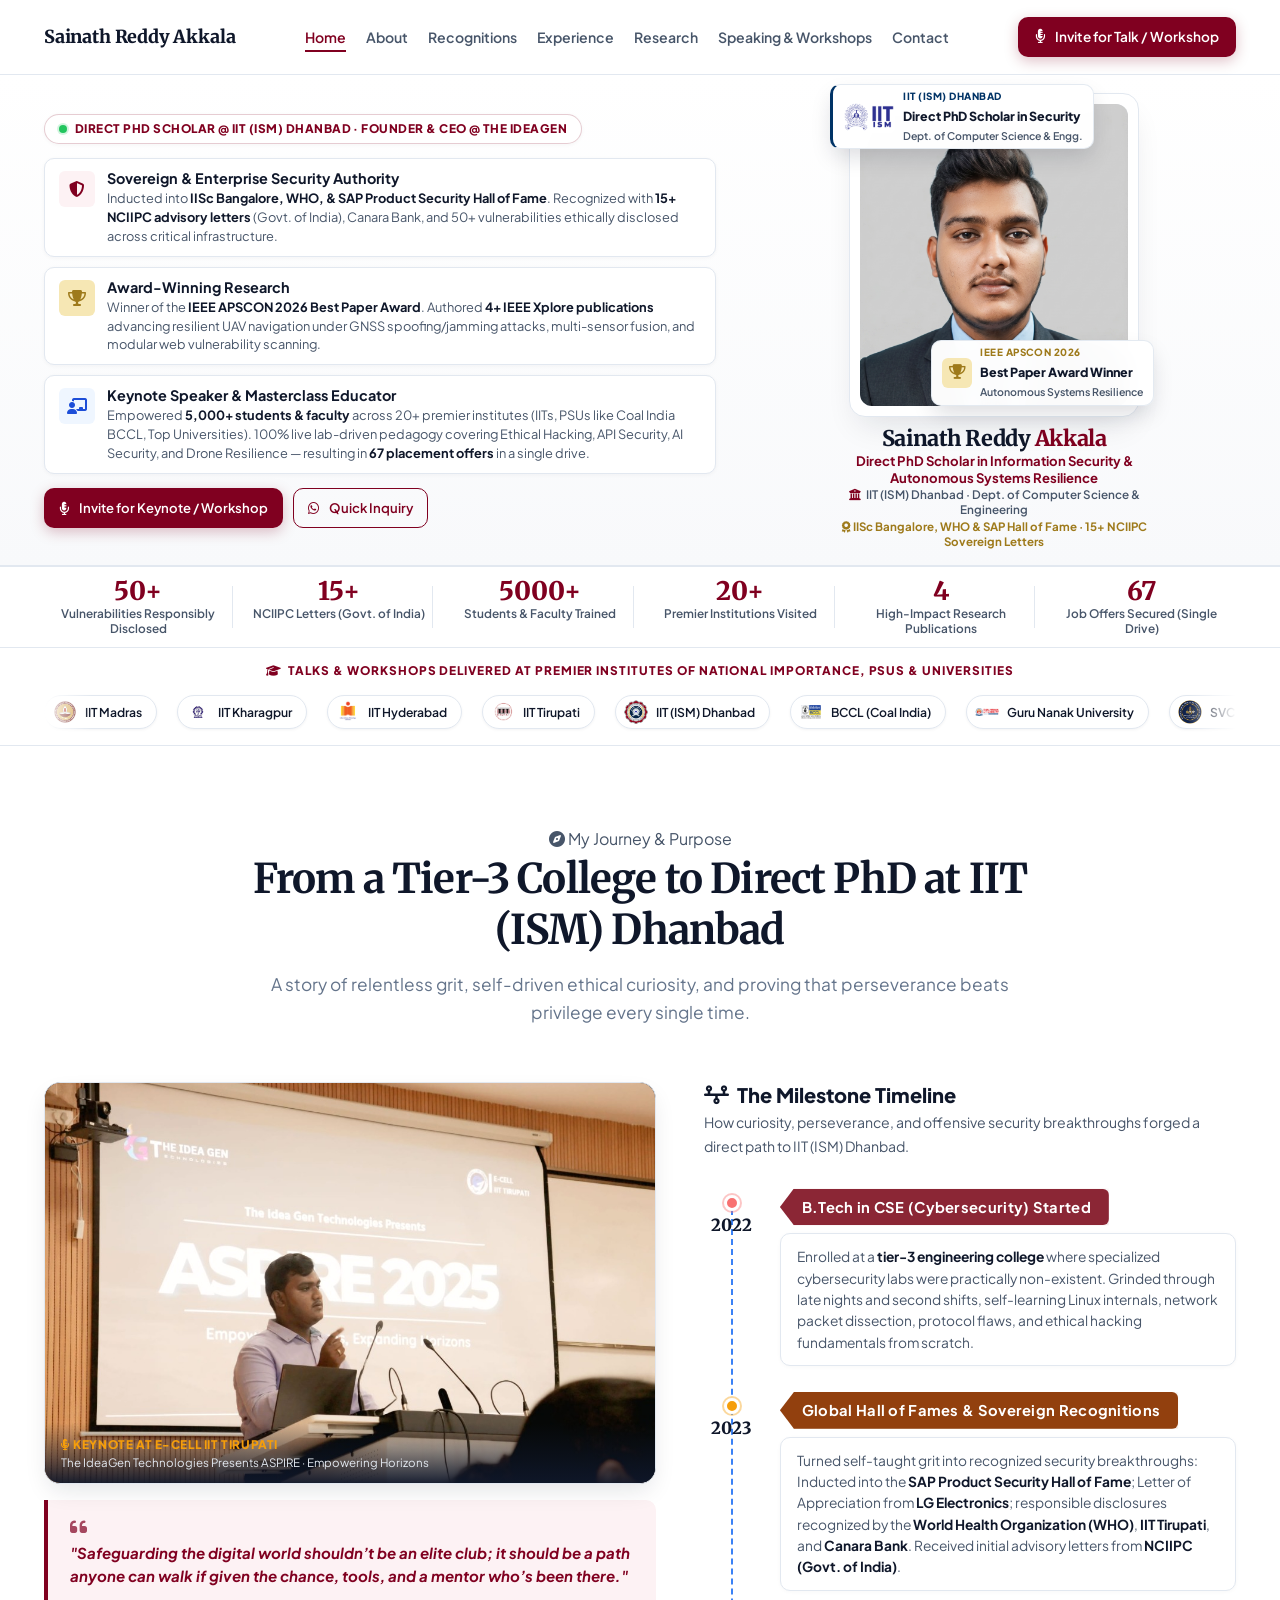
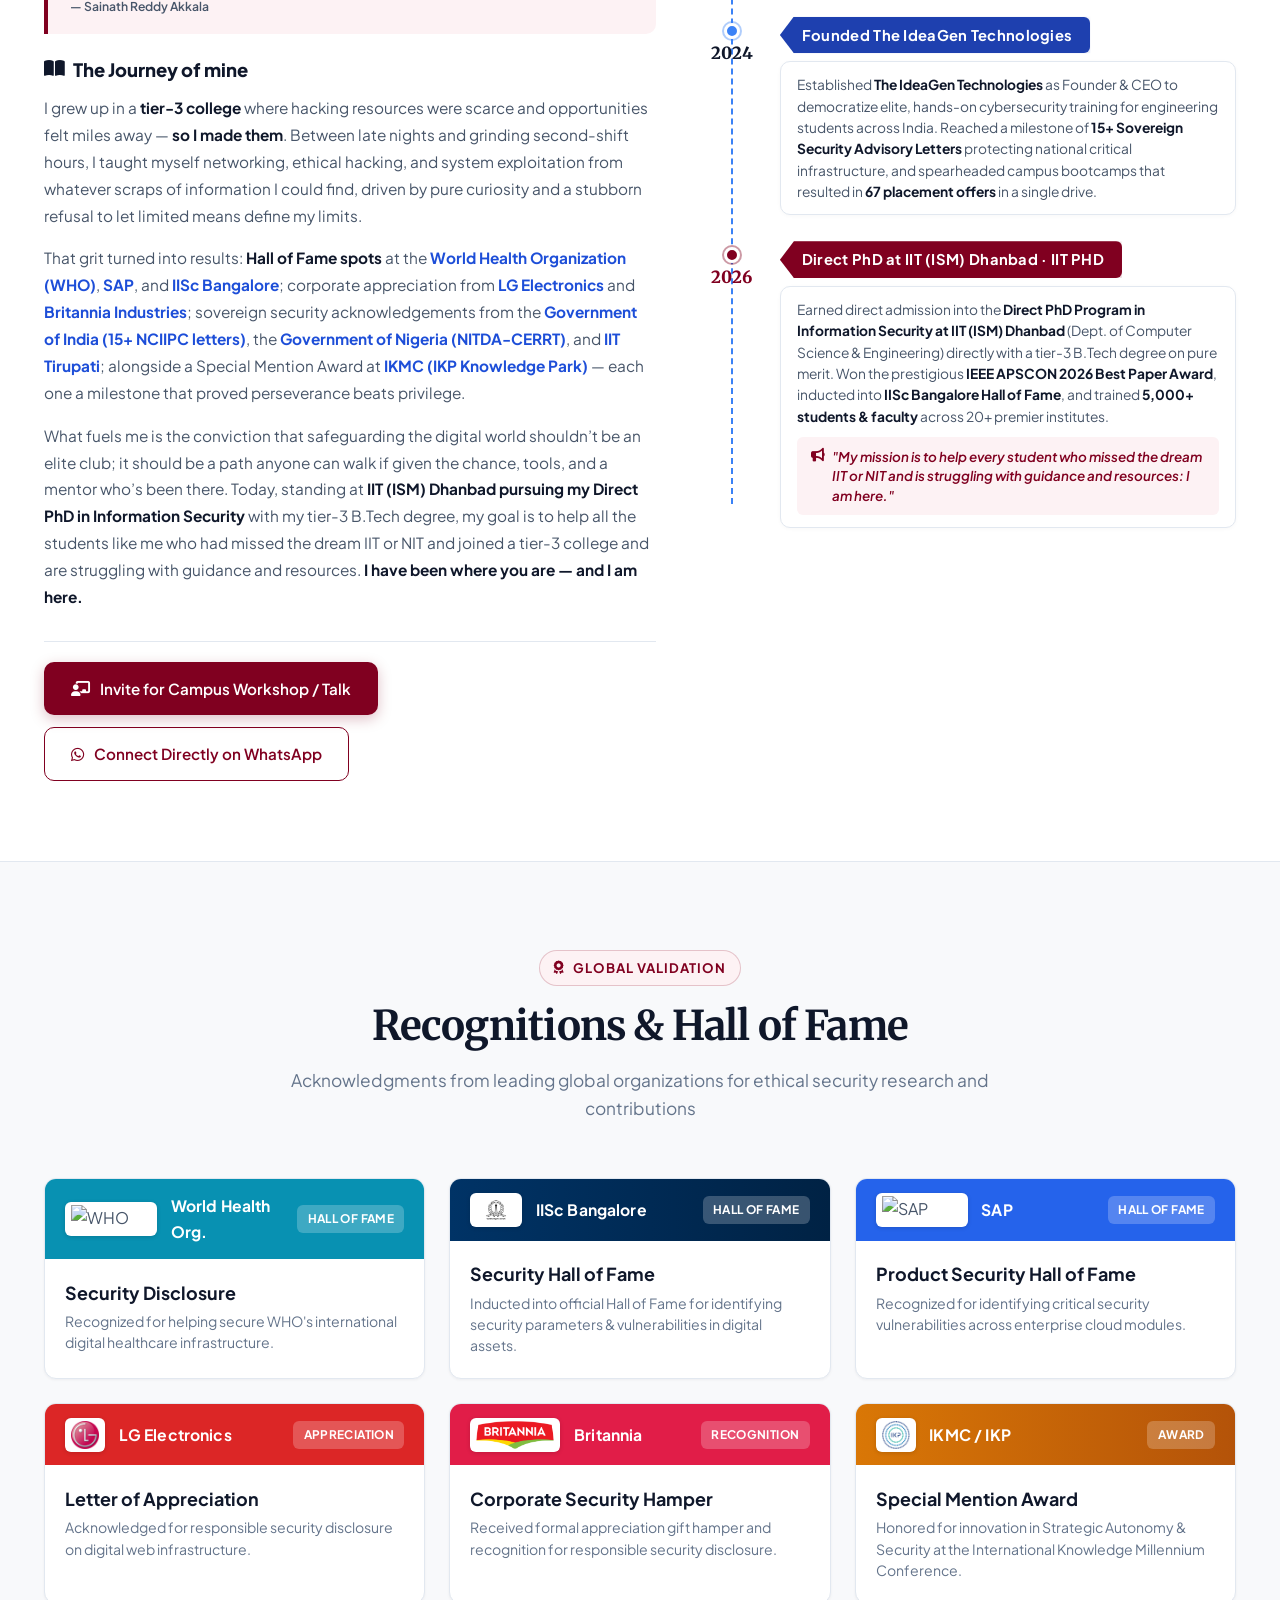
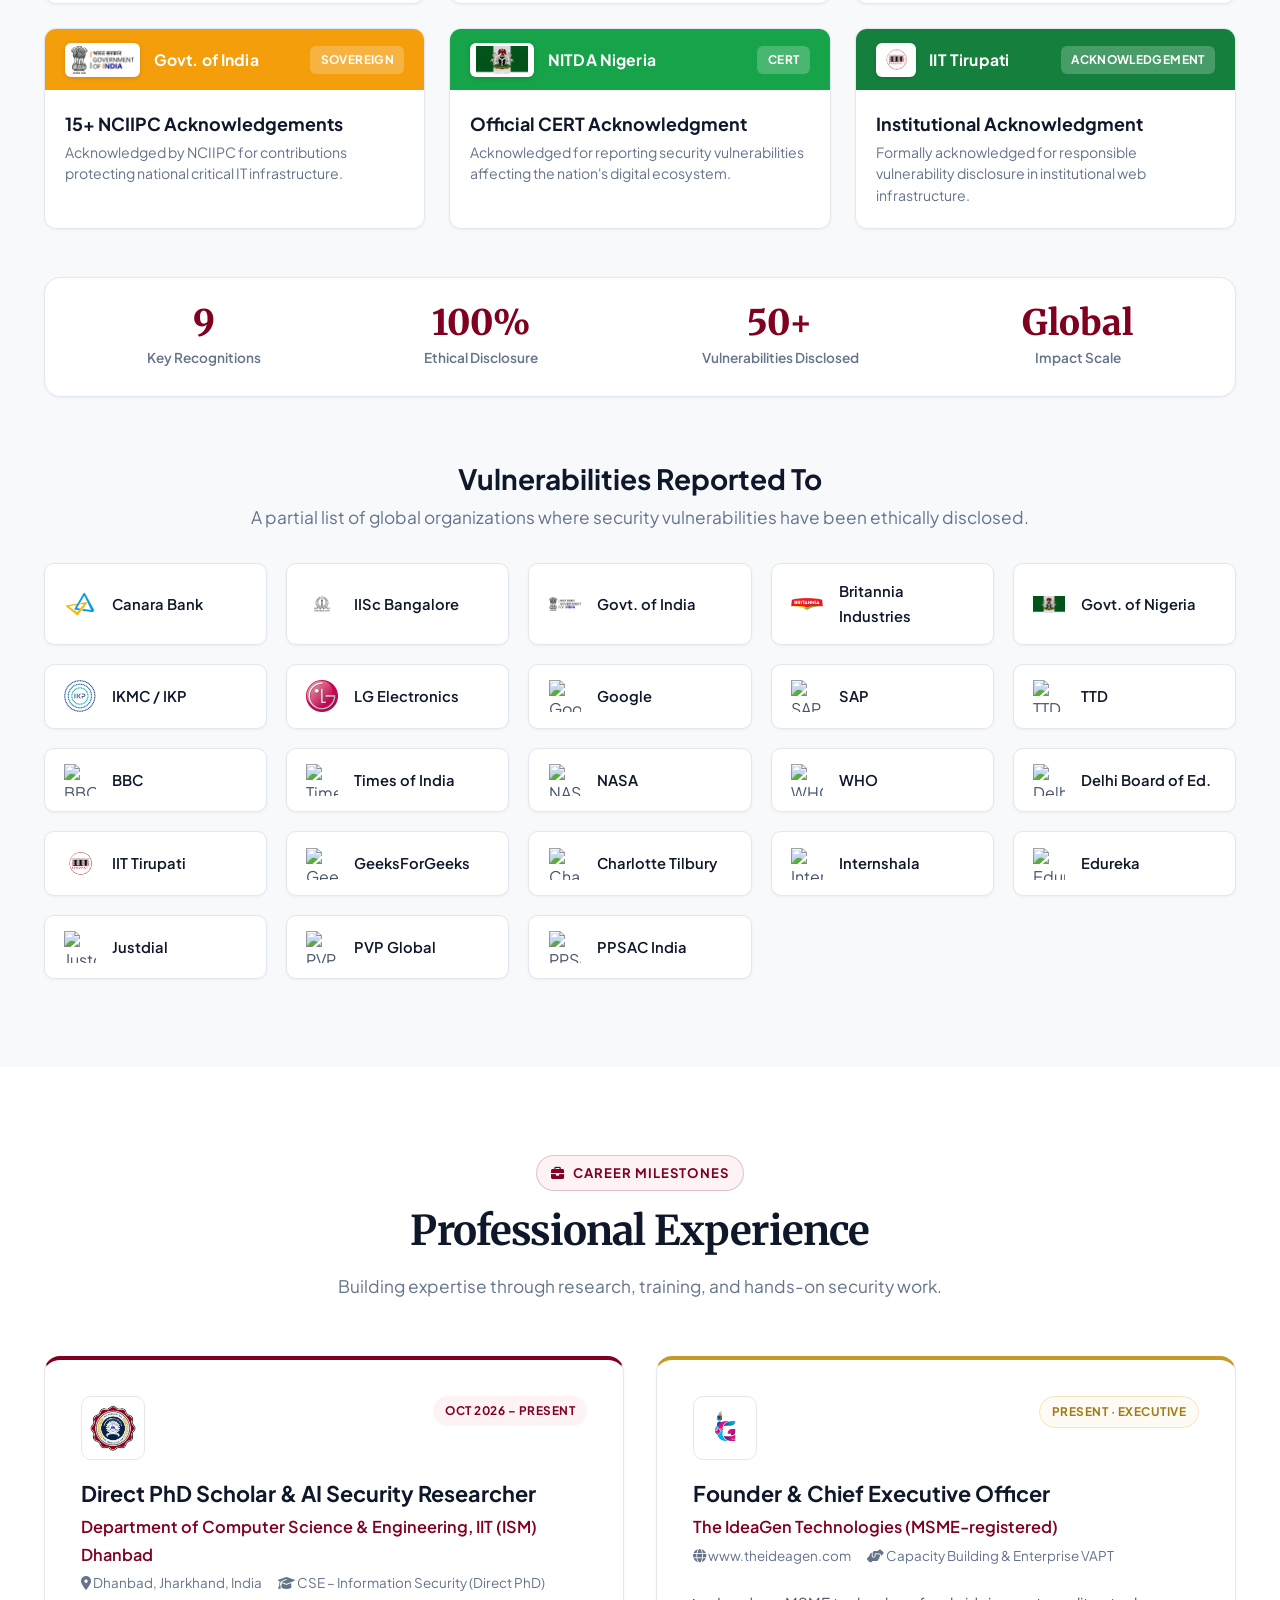
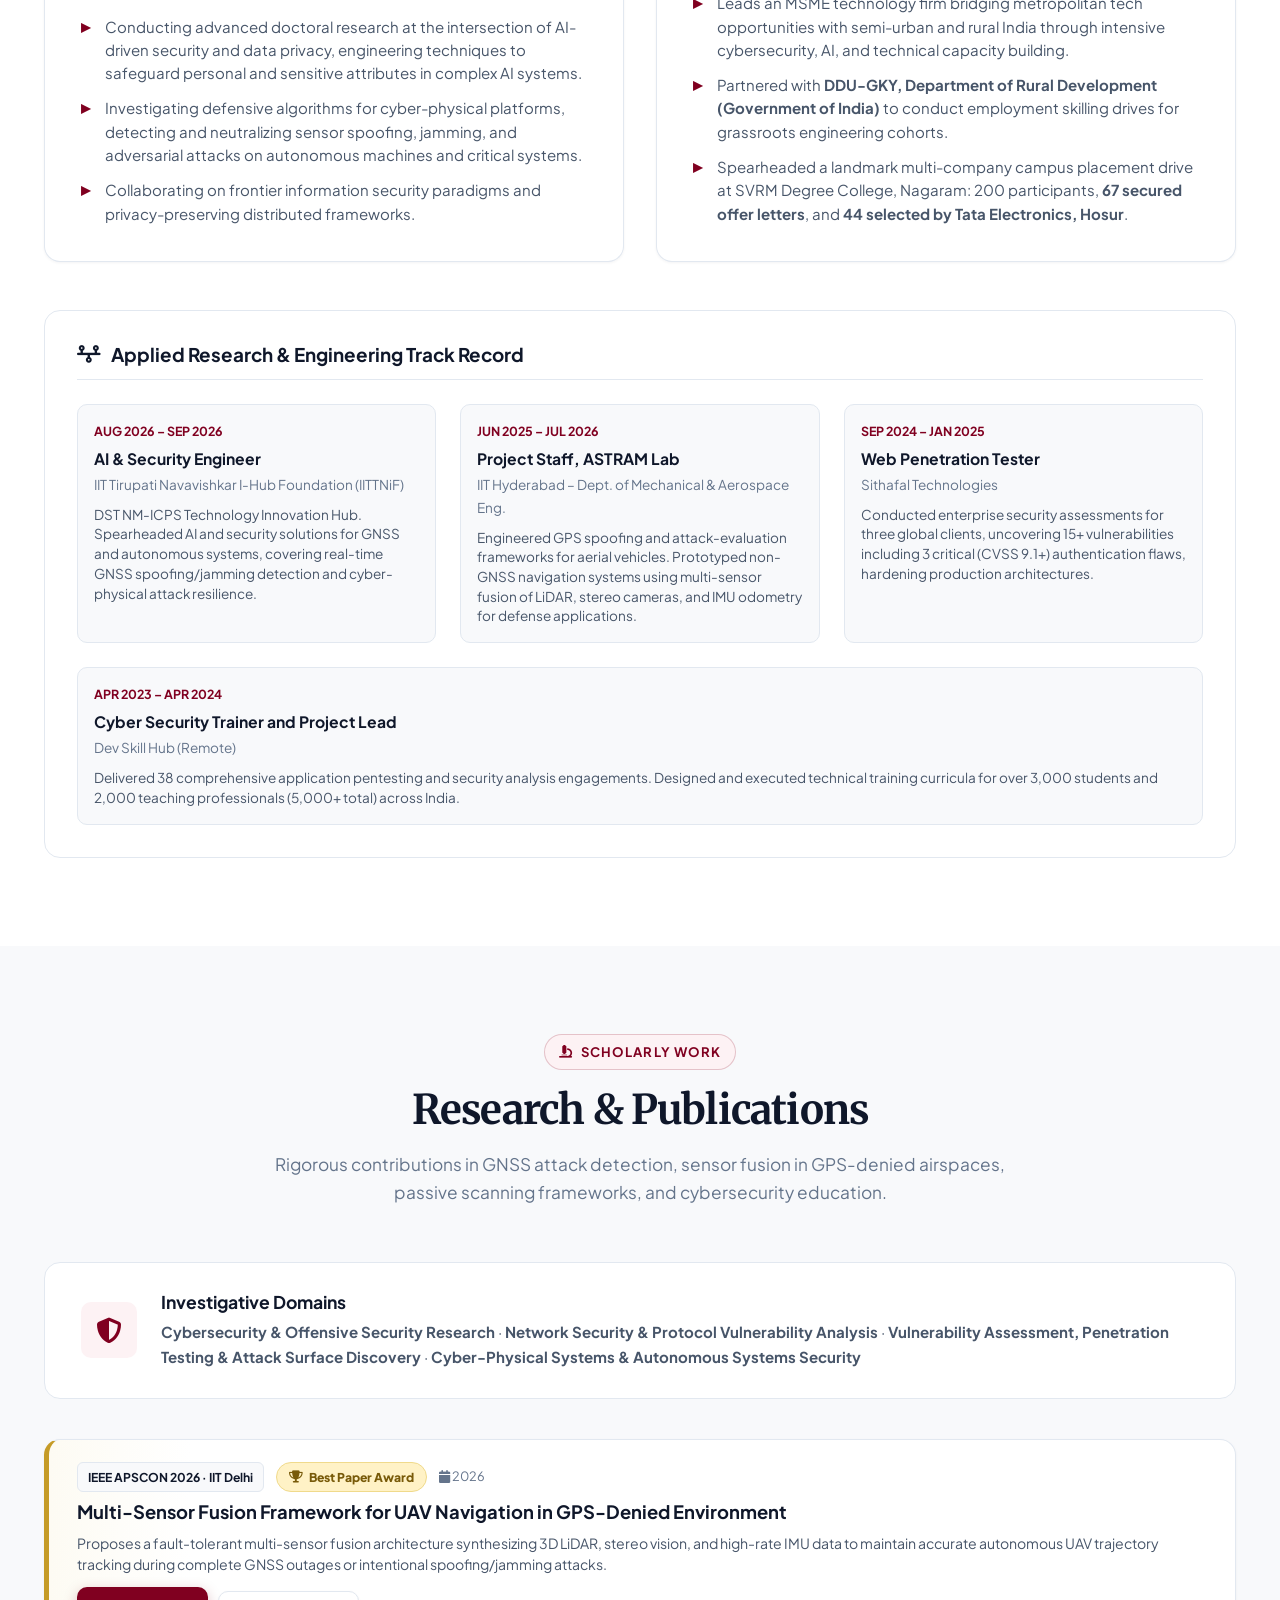
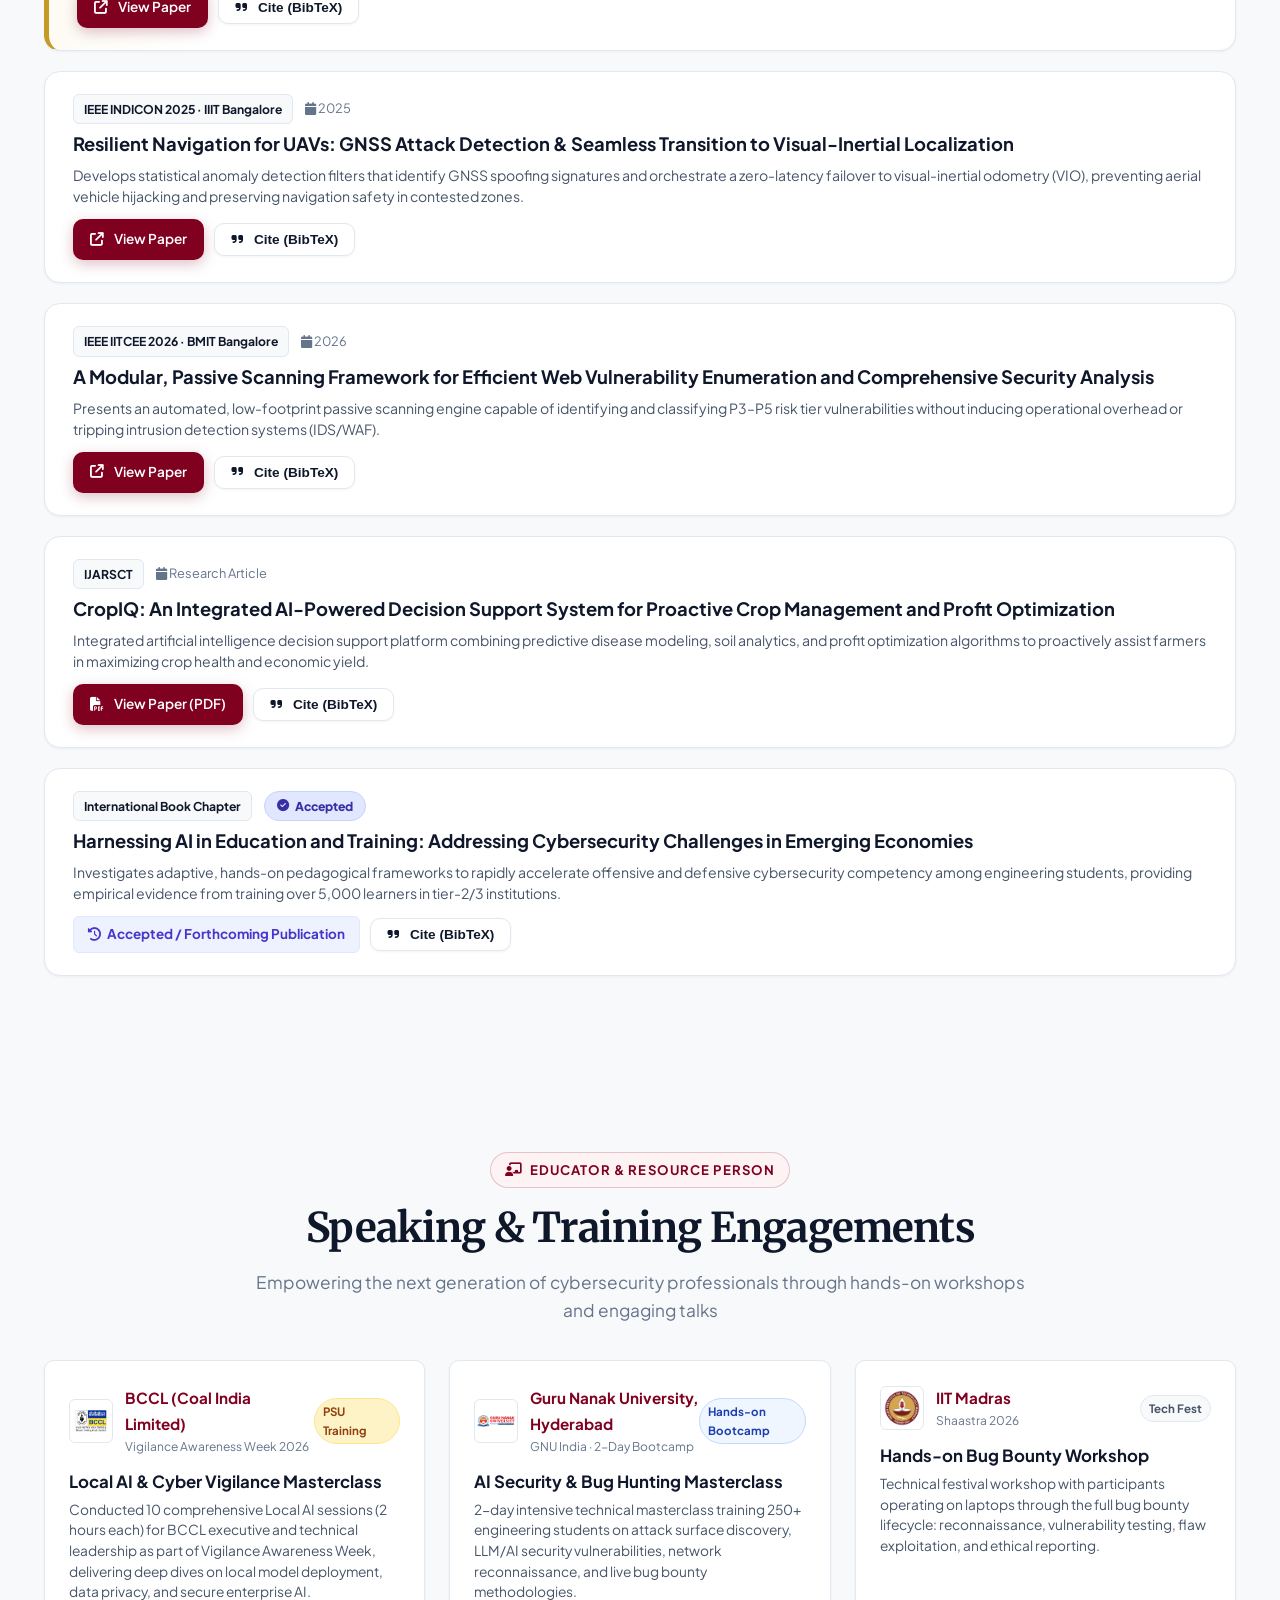
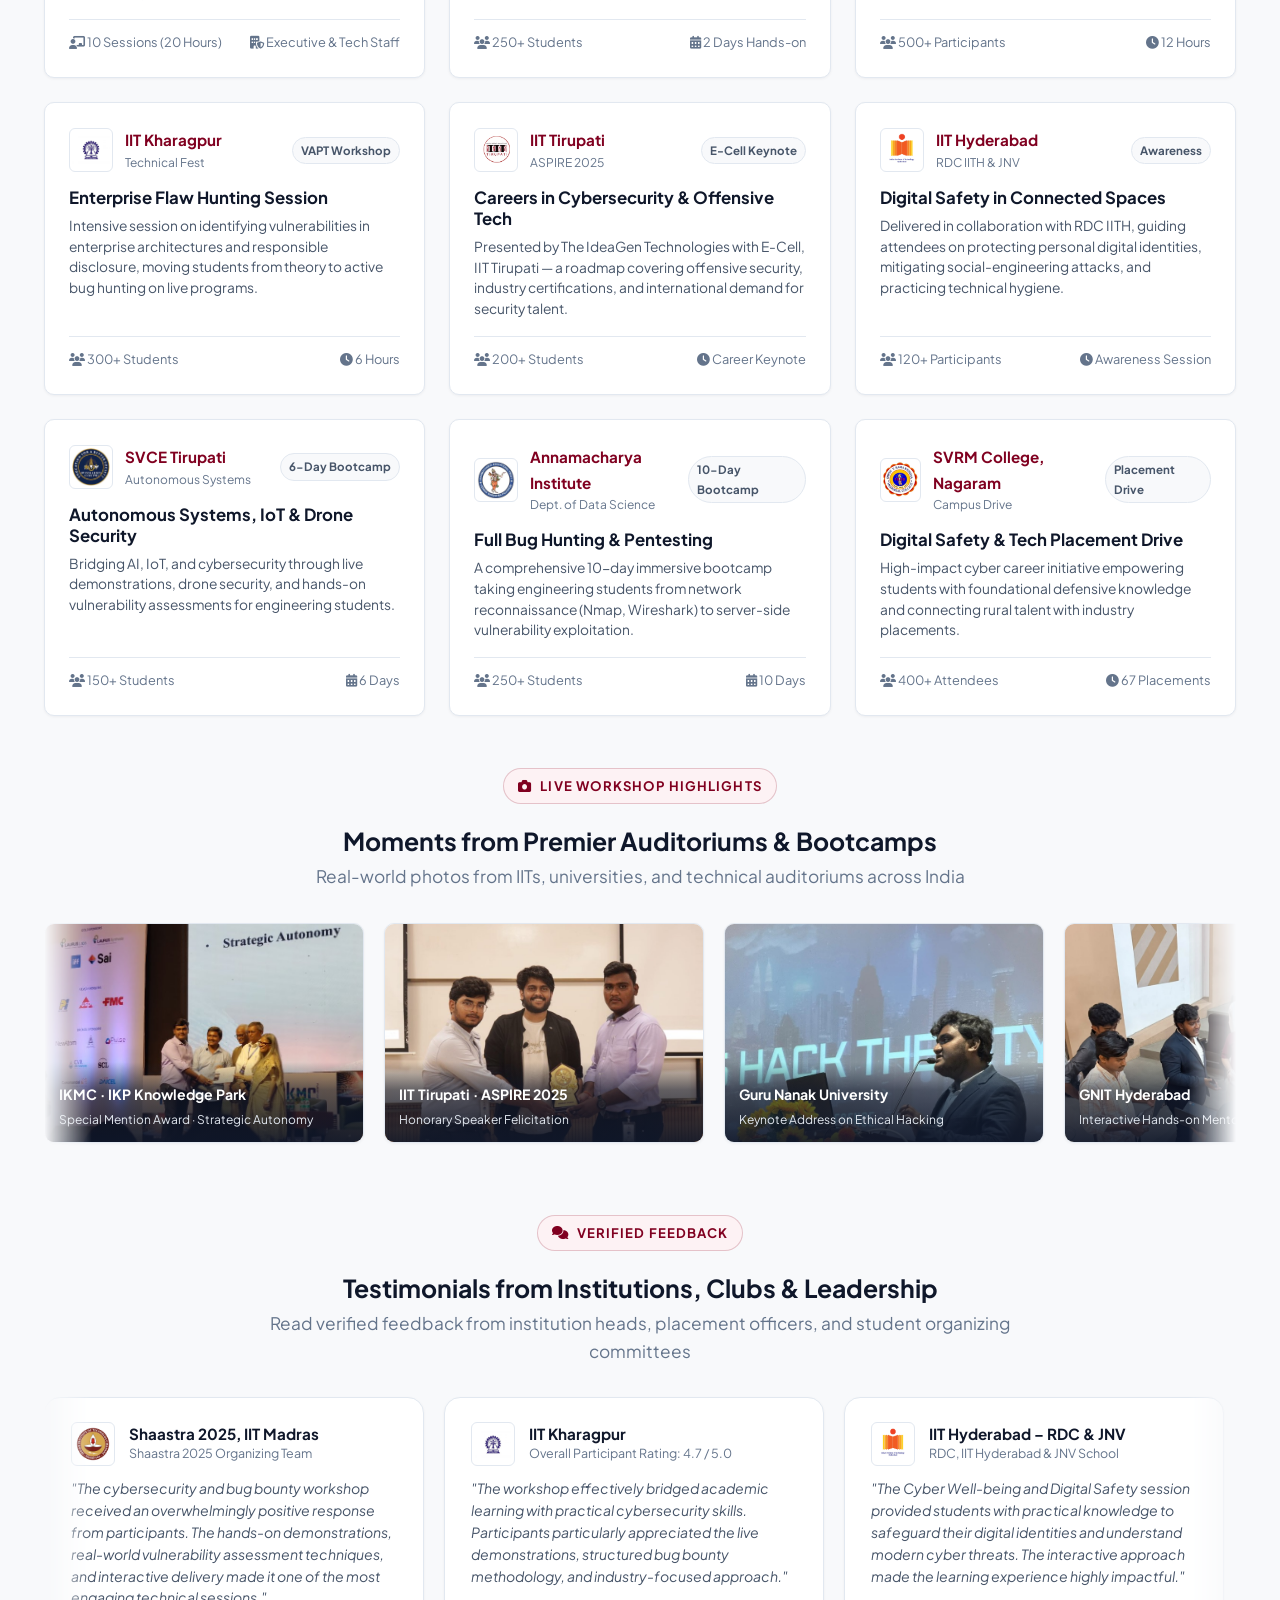
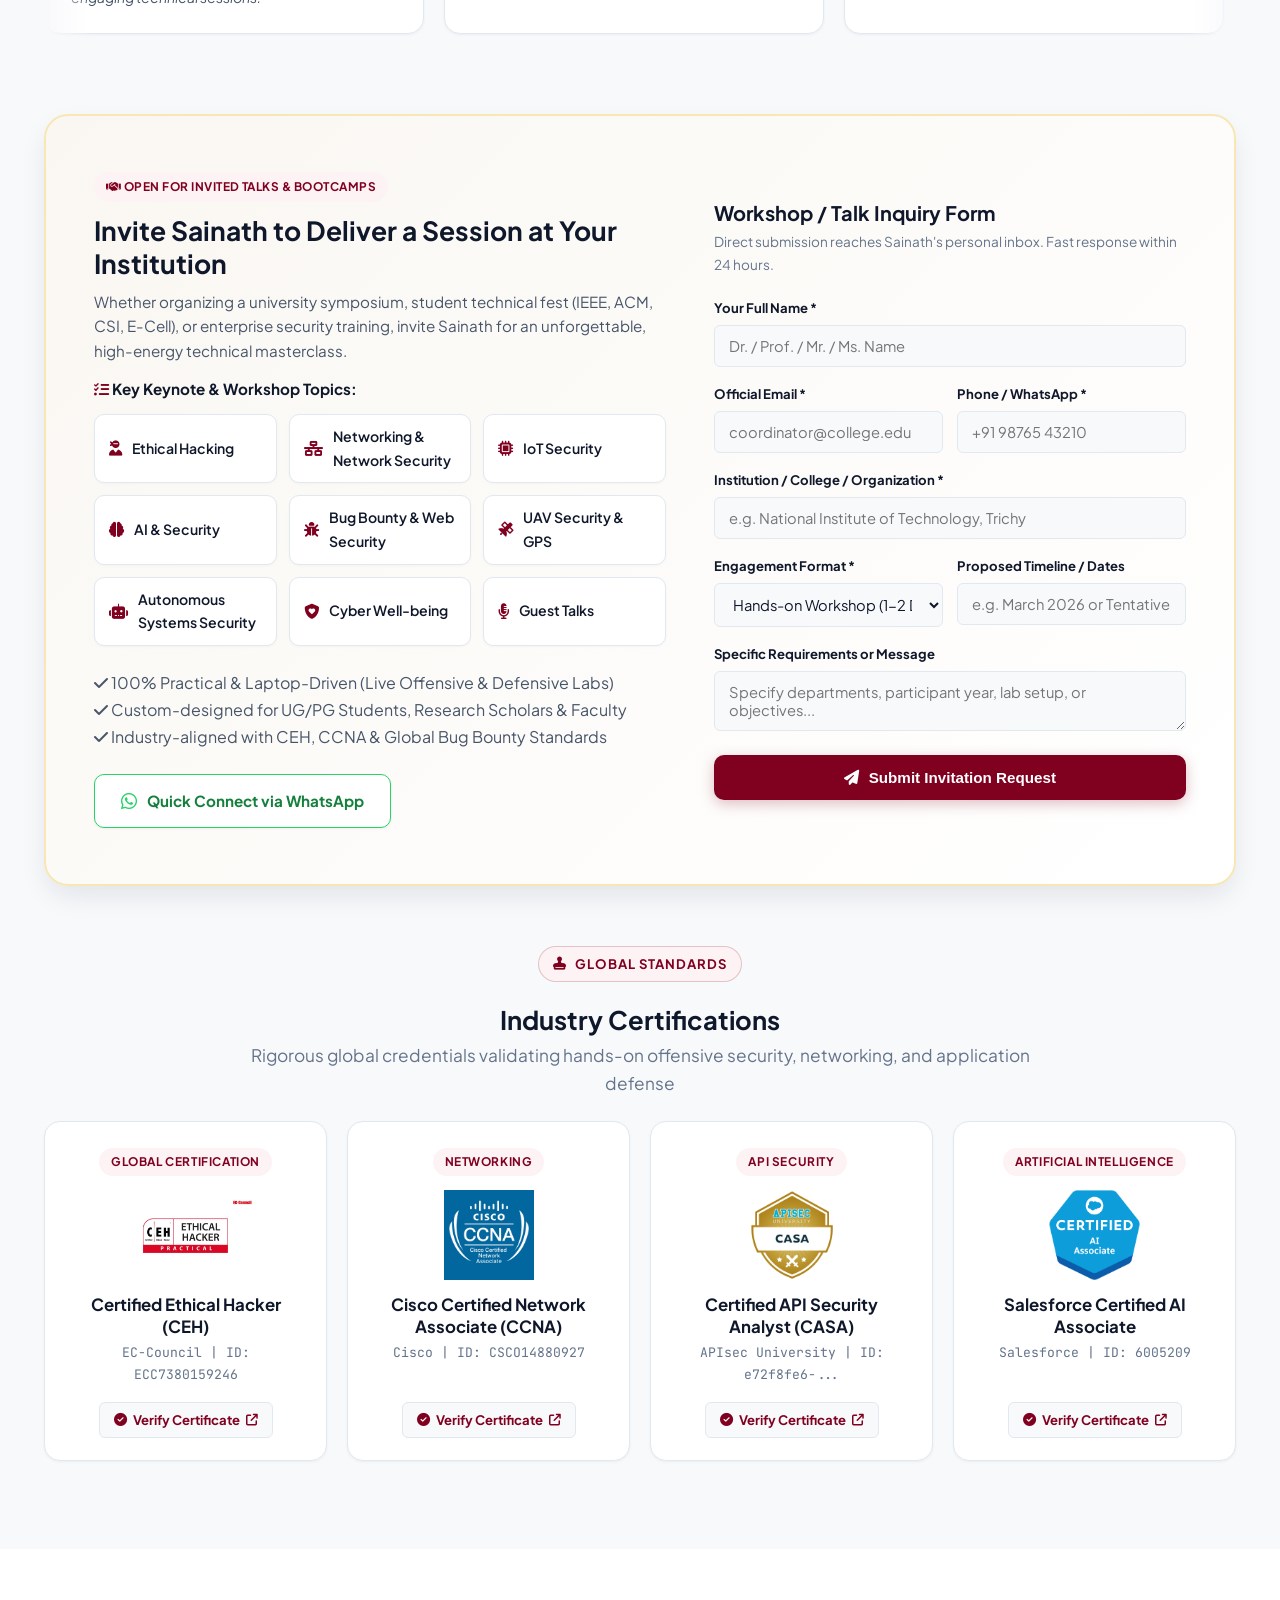
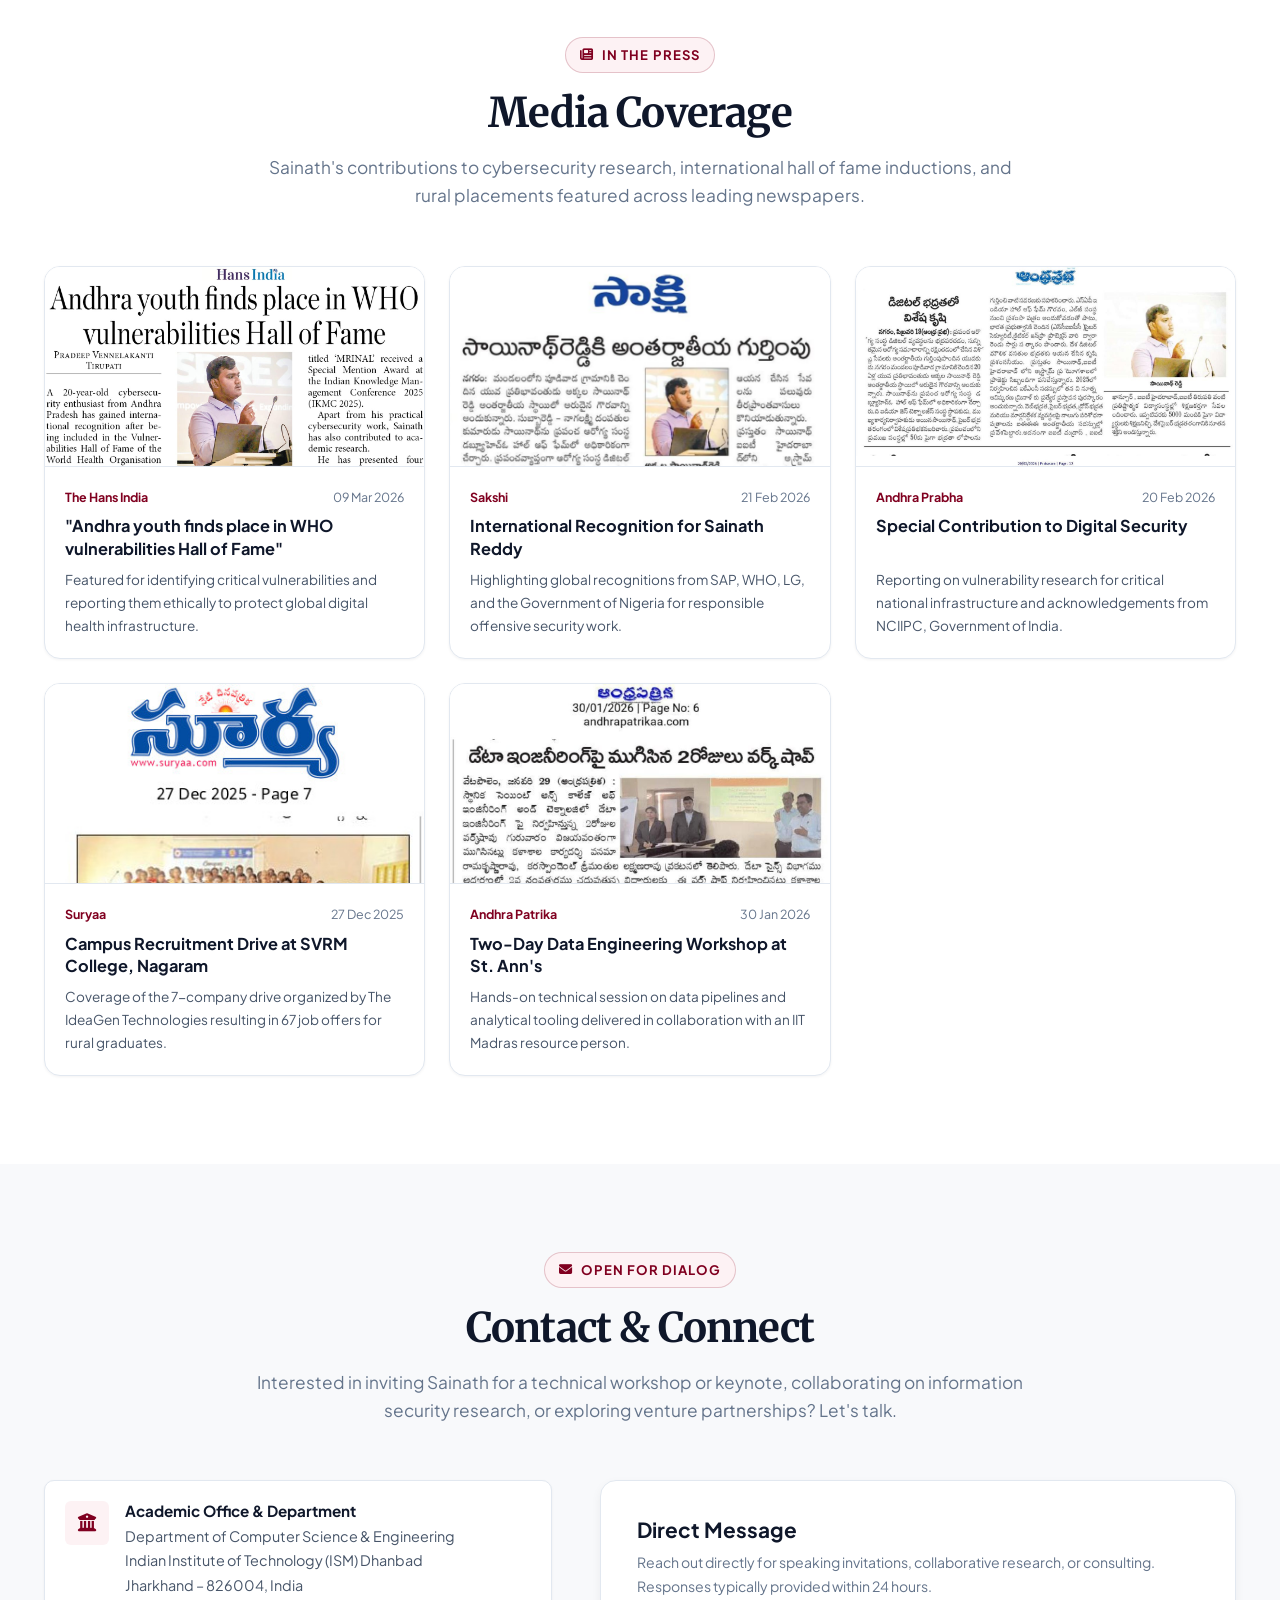
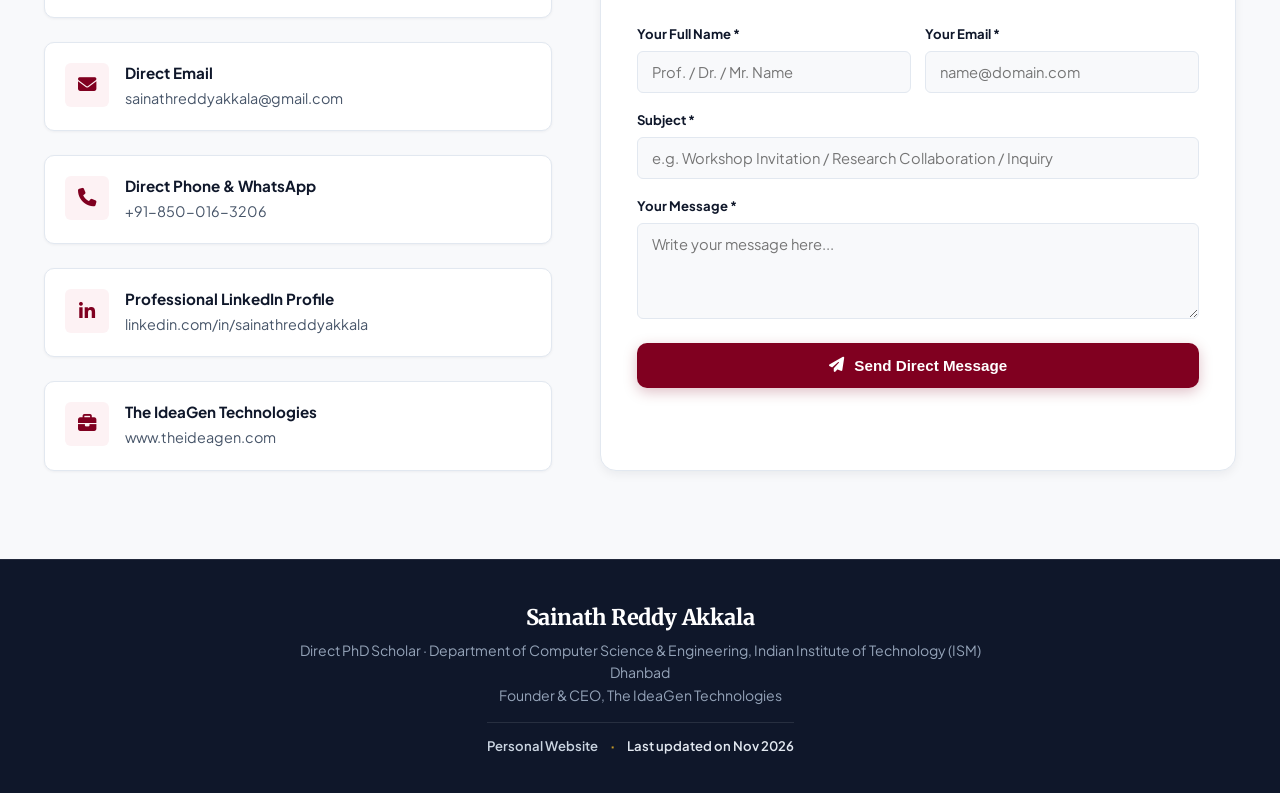
==== index.html @ 943b73b3 "feat(forms): place 'Send Via:' channel selection card directly below submit button without premature" ====
<!DOCTYPE html>
<html lang="en">
<head>
  <meta charset="UTF-8">
  <meta name="viewport" content="width=device-width, initial-scale=1.0">
  <title>Sainath Reddy Akkala | Direct PhD Scholar, IIT (ISM) Dhanbad · Cybersecurity Researcher & Educator</title>
  
  <!-- SEO & Academic Metadata -->
  <meta name="description" content="Official portfolio of Sainath Reddy Akkala - Direct PhD Scholar at IIT (ISM) Dhanbad, Founder & CEO of The IdeaGen Technologies. Inducted into WHO, SAP, and IISc Bangalore Hall of Fame, recognized by NCIIPC Govt. of India, and trainer to 5,000+ engineers.">
  <meta name="keywords" content="Sainath Reddy Akkala, Direct PhD Scholar, IIT ISM Dhanbad, The IdeaGen Technologies, IISc Bangalore Hall of Fame, WHO Hall of Fame, SAP Hall of Fame, NCIIPC, Britannia Industries, NITDA-CERRT, Canara Bank, GNSS Security, CEH, CCNA">
  <meta name="author" content="Sainath Reddy Akkala">
  <link rel="canonical" href="https://sainathreddy.netlify.app/">

  <!-- Open Graph -->
  <meta property="og:type" content="profile">
  <meta property="og:title" content="Sainath Reddy Akkala | Cybersecurity Researcher & Direct PhD Scholar">
  <meta property="og:description" content="Direct PhD Scholar @ IIT (ISM) Dhanbad · Founder & CEO @ The IdeaGen Technologies · CEH · CCNA · 5,000+ Trained">
  <meta property="og:image" content="assets/images/profile.png">

  <!-- Google Fonts & Font Awesome Icons -->
  <link rel="preconnect" href="https://fonts.googleapis.com">
  <link rel="preconnect" href="https://fonts.gstatic.com" crossorigin>
  <link href="https://fonts.googleapis.com/css2?family=Merriweather:ital,wght@0,400;0,700;0,900;1,400&family=Plus+Jakarta+Sans:wght@400;500;600;700;800&family=JetBrains+Mono:wght@400;600&display=swap" rel="stylesheet">
  <link rel="stylesheet" href="https://cdnjs.cloudflare.com/ajax/libs/font-awesome/6.5.1/css/all.min.css">

  <!-- Stylesheet -->
  <link rel="stylesheet" href="assets/css/style.css?v=20261125_03">

  <!-- Structured Schema.org Data for Academic & Professional Authority -->
  <script type="application/ld+json">
  {
    "@context": "https://schema.org",
    "@type": "Person",
    "name": "Sainath Reddy Akkala",
    "jobTitle": "Direct PhD Scholar & AI Security Researcher",
    "worksFor": {
      "@type": "EducationalOrganization",
      "name": "Indian Institute of Technology (ISM) Dhanbad",
      "department": "Department of Computer Science & Engineering"
    },
    "founder": {
      "@type": "Organization",
      "name": "The IdeaGen Technologies",
      "url": "https://www.theideagen.com"
    },
    "telephone": "+91-850-016-3206",
    "email": "sainathreddyakkala@gmail.com",
    "url": "https://linkedin.com/in/sainathreddyakkala",
    "award": [
      "Indian Institute of Science (IISc) Bangalore Hall of Fame",
      "World Health Organization (WHO) Vulnerability Hall of Fame",
      "SAP Product Security Hall of Fame",
      "Britannia Industries Appreciation Hamper & Recognition",
      "Government of Nigeria (NITDA-CERRT) Acknowledgement Letter",
      "Canara Bank Responsible Disclosure Acknowledgement",
      "15+ NCIIPC Acknowledgement Letters, Government of India",
      "Best Paper Award - IEEE APSCON 2026",
      "Special Mention Award - IKMC 2025",
      "LG Electronics Letter of Appreciation"
    ]
  }
  </script>
</head>
<body>

  <!-- ==========================================================================
       SITE HEADER & EXECUTIVE NAVIGATION (PERSONAL BRANDING)
       ========================================================================== -->
  <header class="site-header" id="siteHeader">
    <div class="container nav-container">
      <a href="#hero" class="nav-brand">
        <span class="brand-name">Sainath Reddy Akkala</span>
      </a>

      <nav>
        <ul class="nav-menu" id="navMenu">
          <li><a href="#hero" class="nav-link">Home</a></li>
          <li><a href="#about" class="nav-link">About</a></li>
          <li><a href="#recognitions" class="nav-link">Recognitions</a></li>
          <li><a href="#experience" class="nav-link">Experience</a></li>
          <li><a href="#research" class="nav-link">Research</a></li>
          <li><a href="#speaking" class="nav-link">Speaking & Workshops</a></li>
          <li><a href="#contact" class="nav-link">Contact</a></li>
        </ul>
      </nav>

      <div class="nav-actions">
        <a href="#speaking" class="btn btn-primary btn-sm">
          <i class="fa-solid fa-microphone-lines"></i> Invite for Talk / Workshop
        </a>
        <button class="nav-toggle" id="navToggle" aria-label="Toggle navigation menu">
          <i class="fa-solid fa-bars"></i>
        </button>
      </div>
    </div>
  </header>

  <!-- ==========================================================================
       1. HERO SECTION: WHO I AM, WHAT I AM DOING CURRENTLY, MISSION & VISION
       ========================================================================== -->
  <section class="hero-section" id="hero">
    <div class="container hero-grid">
      <!-- Left Column: Core Authority & 3-Pillar Capability Grid -->
      <div class="hero-content">
        <div class="hero-affiliation-badge">
          <span style="display: inline-block; width: 8px; height: 8px; border-radius: 50%; background-color: #22C55E; box-shadow: 0 0 0 2px rgba(34, 197, 94, 0.2);"></span>
          <span>DIRECT PHD SCHOLAR @ IIT (ISM) DHANBAD · FOUNDER &amp; CEO @ THE IDEAGEN</span>
        </div>

        <!-- 3-Pillar Capability Grid for Leadership (Principals, HODs, Deans & Evaluators) -->
        <div class="hero-executive-pillars">
          <!-- Pillar 1: Sovereign & Global Security Hall of Fame -->
          <div class="pillar-card">
            <div class="pillar-icon crimson">
              <i class="fa-solid fa-shield-halved"></i>
            </div>
            <div class="pillar-text">
              <div class="pillar-title">Sovereign &amp; Enterprise Security Authority</div>
              <div class="pillar-desc">
                Inducted into <strong>IISc Bangalore, WHO, &amp; SAP Product Security Hall of Fame</strong>. Recognized with <strong>15+ NCIIPC advisory letters</strong> (Govt. of India), Canara Bank, and 50+ vulnerabilities ethically disclosed across critical infrastructure.
              </div>
            </div>
          </div>

          <!-- Pillar 2: Award-Winning Research -->
          <div class="pillar-card">
            <div class="pillar-icon gold">
              <i class="fa-solid fa-trophy"></i>
            </div>
            <div class="pillar-text">
              <div class="pillar-title">Award-Winning Research</div>
              <div class="pillar-desc">
                Winner of the <strong>IEEE APSCON 2026 Best Paper Award</strong>. Authored <strong>4+ IEEE Xplore publications</strong> advancing resilient UAV navigation under GNSS spoofing/jamming attacks, multi-sensor fusion, and modular web vulnerability scanning.
              </div>
            </div>
          </div>

          <!-- Pillar 3: Masterclass Educator for Premier Institutions -->
          <div class="pillar-card">
            <div class="pillar-icon blue">
              <i class="fa-solid fa-chalkboard-user"></i>
            </div>
            <div class="pillar-text">
              <div class="pillar-title">Keynote Speaker &amp; Masterclass Educator</div>
              <div class="pillar-desc">
                Empowered <strong>5,000+ students &amp; faculty</strong> across 20+ premier institutes (IITs, PSUs like Coal India BCCL, Top Universities). 100% live lab-driven pedagogy covering Ethical Hacking, API Security, AI Security, and Drone Resilience — resulting in <strong>67 placement offers</strong> in a single drive.
              </div>
            </div>
          </div>
        </div>

        <!-- Action CTAs for Leadership & Evaluators -->
        <div class="hero-cta-group">
          <a href="#speaking" class="btn btn-primary btn-md">
            <i class="fa-solid fa-microphone-lines"></i> Invite for Keynote / Workshop
          </a>
          <a href="https://wa.me/918500163206?text=Dear%20Sainath,%20we%20reviewed%20your%20profile%20and%20would%20like%20to%20discuss%20a%20talk/workshop%20at%20our%20institution." target="_blank" class="btn btn-outline-crimson btn-md">
            <i class="fa-brands fa-whatsapp"></i> Quick Inquiry
          </a>
        </div>
      </div>

      <!-- Right Column: Hero Portrait Card with Overlay Badges + Name & Designation BELOW photo -->
      <div class="hero-portrait-wrapper">
        <div class="hero-card">
          <!-- TOP-LEFT OVERLAY BADGE: IIT ISM + Direct PhD Scholar in Security -->
          <div class="hero-floating-badge badge-top-left badge-iit-ism">
            <div class="floating-logo-iit">
              <img src="assets/images/institutions/iit_ism_badge_clean.png" alt="IIT ISM Dhanbad Logo">
            </div>
            <div class="floating-content">
              <span class="label">IIT (ISM) DHANBAD</span>
              <span class="value">Direct PhD Scholar in Security</span>
              <span class="subtext">Dept. of Computer Science &amp; Engg.</span>
            </div>
          </div>

          <!-- Portrait Image Frame -->
          <div class="hero-image-frame">
            <img src="assets/images/profile.png" alt="Sainath Reddy Akkala Portrait">
          </div>

          <!-- BOTTOM-RIGHT OVERLAY BADGE: IEEE APSCON Best Paper Award -->
          <div class="hero-floating-badge badge-bottom-right">
            <div class="floating-icon gold">
              <i class="fa-solid fa-trophy"></i>
            </div>
            <div class="floating-content">
              <span class="label">IEEE APSCON 2026</span>
              <span class="value">Best Paper Award Winner</span>
              <span class="subtext">Autonomous Systems Resilience</span>
            </div>
          </div>
        </div>

        <!-- Name, Designation & Academic Identity Below Photo -->
        <div class="hero-nameplate">
          <h2 class="hero-title-below">Sainath Reddy <span class="highlight">Akkala</span></h2>
          <div class="hero-designation-below">
            <span class="role-primary">Direct PhD Scholar in Information Security &amp; Autonomous Systems Resilience</span>
            <span class="role-secondary"><i class="fa-solid fa-building-columns" style="color: var(--iit-crimson); margin-right: 3px;"></i> IIT (ISM) Dhanbad · Dept. of Computer Science &amp; Engineering</span>
            <span class="role-acclaim"><i class="fa-solid fa-award"></i> IISc Bangalore, WHO &amp; SAP Hall of Fame · 15+ NCIIPC Sovereign Letters</span>
          </div>
        </div>
      </div>
    </div>
  </section>

  <!-- Impact Metrics Bar -->
  <section class="metrics-ribbon" aria-label="Key Impact Metrics">
    <div class="container">
      <div class="metrics-grid">
        <div class="metric-item">
          <div class="metric-number" data-target="50+">50+</div>
          <div class="metric-label">Vulnerabilities Responsibly Disclosed</div>
        </div>
        <div class="metric-item">
          <div class="metric-number" data-target="15+">15+</div>
          <div class="metric-label">NCIIPC Letters (Govt. of India)</div>
        </div>
        <div class="metric-item">
          <div class="metric-number" data-target="5000+">5,000+</div>
          <div class="metric-label">Students & Faculty Trained</div>
        </div>
        <div class="metric-item">
          <div class="metric-number" data-target="20+">20+</div>
          <div class="metric-label">Premier Institutions Visited</div>
        </div>
        <div class="metric-item">
          <div class="metric-number" data-target="4">4</div>
          <div class="metric-label">High-Impact Research Publications</div>
        </div>
        <div class="metric-item">
          <div class="metric-number" data-target="67">67</div>
          <div class="metric-label">Job Offers Secured (Single Drive)</div>
        </div>
      </div>
    </div>
  </section>

  <!-- Talks Delivered At - Hero Scrolling Logo Ticker -->
  <div class="hero-talks-ticker-section" style="background-color: #FFFFFF; border-bottom: 1px solid var(--border-light); padding: 8px 0 10px;">
    <div class="container">
      <div style="text-align: center; margin-bottom: 6px;">
        <span style="font-size: 0.74rem; font-weight: 800; text-transform: uppercase; letter-spacing: 0.08em; color: var(--iit-crimson); display: inline-flex; align-items: center; gap: 6px;">
          <i class="fa-solid fa-graduation-cap"></i> Talks &amp; Workshops Delivered At Premier Institutes of National Importance, PSUs &amp; Universities
        </span>
      </div>

      <div class="marquee-container" style="padding: 6px 0;">
        <div class="marquee-track" style="animation-duration: 32s;">
          <!-- Set 1 -->
          <div class="college-ticker-item">
            <img src="assets/images/institutions/IIT Madras.jpg" alt="IIT Madras">
            <span>IIT Madras</span>
          </div>
          <div class="college-ticker-item">
            <img src="assets/images/institutions/IIT Kharagapur.jpg" alt="IIT Kharagpur">
            <span>IIT Kharagpur</span>
          </div>
          <div class="college-ticker-item">
            <img src="assets/images/institutions/IIT Hyderabad.png" alt="IIT Hyderabad">
            <span>IIT Hyderabad</span>
          </div>
          <div class="college-ticker-item">
            <img src="assets/images/institutions/IIT Tirupati.png" alt="IIT Tirupati">
            <span>IIT Tirupati</span>
          </div>
          <div class="college-ticker-item">
            <img src="assets/images/institutions/iit_ism_logo.png" alt="IIT (ISM) Dhanbad">
            <span>IIT (ISM) Dhanbad</span>
          </div>
          <div class="college-ticker-item">
            <img src="assets/images/institutions/bccl_coal_india.png" alt="BCCL Coal India">
            <span>BCCL (Coal India)</span>
          </div>
          <div class="college-ticker-item">
            <img src="assets/images/institutions/guru_nanak_univ.png" alt="Guru Nanak University">
            <span>Guru Nanak University</span>
          </div>
          <div class="college-ticker-item">
            <img src="assets/images/institutions/svce tirupati.jpg" alt="SVCE Tirupati">
            <span>SVCE Tirupati</span>
          </div>
          <div class="college-ticker-item">
            <img src="assets/images/institutions/annamacharya.jpg" alt="Annamacharya Institute">
            <span>Annamacharya Institute</span>
          </div>
          <div class="college-ticker-item">
            <img src="assets/images/institutions/svrmclogo.png" alt="SVRM College">
            <span>SVRM College</span>
          </div>
          <div class="college-ticker-item">
            <img src="assets/images/institutions/st anns college.jpg" alt="St. Ann's College">
            <span>St. Ann's CET</span>
          </div>
          <div class="college-ticker-item">
            <img src="assets/images/institutions/Ramanamma College.jpg" alt="Ramanamma College">
            <span>Ramanamma College</span>
          </div>

          <!-- Set 2 for seamless loop -->
          <div class="college-ticker-item">
            <img src="assets/images/institutions/IIT Madras.jpg" alt="IIT Madras">
            <span>IIT Madras</span>
          </div>
          <div class="college-ticker-item">
            <img src="assets/images/institutions/IIT Kharagapur.jpg" alt="IIT Kharagpur">
            <span>IIT Kharagpur</span>
          </div>
          <div class="college-ticker-item">
            <img src="assets/images/institutions/IIT Hyderabad.png" alt="IIT Hyderabad">
            <span>IIT Hyderabad</span>
          </div>
          <div class="college-ticker-item">
            <img src="assets/images/institutions/IIT Tirupati.png" alt="IIT Tirupati">
            <span>IIT Tirupati</span>
          </div>
          <div class="college-ticker-item">
            <img src="assets/images/institutions/iit_ism_logo.png" alt="IIT (ISM) Dhanbad">
            <span>IIT (ISM) Dhanbad</span>
          </div>
          <div class="college-ticker-item">
            <img src="assets/images/institutions/bccl_coal_india.png" alt="BCCL Coal India">
            <span>BCCL (Coal India)</span>
          </div>
          <div class="college-ticker-item">
            <img src="assets/images/institutions/guru_nanak_univ.png" alt="Guru Nanak University">
            <span>Guru Nanak University</span>
          </div>
          <div class="college-ticker-item">
            <img src="assets/images/institutions/svce tirupati.jpg" alt="SVCE Tirupati">
            <span>SVCE Tirupati</span>
          </div>
          <div class="college-ticker-item">
            <img src="assets/images/institutions/annamacharya.jpg" alt="Annamacharya Institute">
            <span>Annamacharya Institute</span>
          </div>
          <div class="college-ticker-item">
            <img src="assets/images/institutions/svrmclogo.png" alt="SVRM College">
            <span>SVRM College</span>
          </div>
          <div class="college-ticker-item">
            <img src="assets/images/institutions/st anns college.jpg" alt="St. Ann's College">
            <span>St. Ann's CET</span>
          </div>
          <div class="college-ticker-item">
            <img src="assets/images/institutions/Ramanamma College.jpg" alt="Ramanamma College">
            <span>Ramanamma College</span>
          </div>
        </div>
      </div>
    </div>
  </div>

  <!-- ==========================================================================
       ABOUT ME: THE HUMAN-TOLD STORY & 2022-2026 TIMELINE SCALE MAP
       ========================================================================== -->
  <section class="section about-section" id="about">
    <div class="container">
      <div class="section-header text-center">
        <span class="section-eyebrow"><i class="fa-solid fa-compass"></i> My Journey &amp; Purpose</span>
        <h2 class="section-title">From a Tier-3 College to Direct PhD at IIT (ISM) Dhanbad</h2>
        <p class="section-subtitle">
          A story of relentless grit, self-driven ethical curiosity, and proving that perseverance beats privilege every single time.
        </p>
      </div>

      <div class="about-story-container">
        <!-- Left Column: Portrait & The Complete Human Story -->
        <div class="about-narrative-column">
          <div class="about-portrait-showcase">
            <div class="about-image-frame">
              <img src="assets/images/about_me.jpg" alt="Sainath Reddy Akkala Keynote at E-Cell IIT Tirupati" class="about-portrait-img">
              <div class="about-image-gradient-caption">
                <span class="caption-tag"><i class="fa-solid fa-microphone-lines"></i> Keynote at E-Cell IIT Tirupati</span>
                <span class="caption-sub">The IdeaGen Technologies Presents ASPIRE · Empowering Horizons</span>
              </div>
            </div>

            <div class="about-quote-card">
              <i class="fa-solid fa-quote-left quote-mark"></i>
              <p class="quote-text">
                "Safeguarding the digital world shouldn’t be an elite club; it should be a path anyone can walk if given the chance, tools, and a mentor who’s been there."
              </p>
              <span class="quote-author">— Sainath Reddy Akkala</span>
            </div>
          </div>

          <div class="about-human-story">
            <h3 class="story-chapter-title"><i class="fa-solid fa-book-open"></i> The Journey of mine</h3>
            <p>
              I grew up in a <strong>tier-3 college</strong> where hacking resources were scarce and opportunities felt miles away — <strong>so I made them</strong>. Between late nights and grinding second-shift hours, I taught myself networking, ethical hacking, and system exploitation from whatever scraps of information I could find, driven by pure curiosity and a stubborn refusal to let limited means define my limits.
            </p>
            <p>
              That grit turned into results: <strong>Hall of Fame spots</strong> at the <strong class="entity-highlight">World Health Organization (WHO)</strong>, <strong class="entity-highlight">SAP</strong>, and <strong class="entity-highlight">IISc Bangalore</strong>; corporate appreciation from <strong class="entity-highlight">LG Electronics</strong> and <strong class="entity-highlight">Britannia Industries</strong>; sovereign security acknowledgements from the <strong class="entity-highlight">Government of India (15+ NCIIPC letters)</strong>, the <strong class="entity-highlight">Government of Nigeria (NITDA-CERRT)</strong>, and <strong class="entity-highlight">IIT Tirupati</strong>; alongside a Special Mention Award at <strong class="entity-highlight">IKMC (IKP Knowledge Park)</strong> — each one a milestone that proved perseverance beats privilege.
            </p>
            <p>
              What fuels me is the conviction that safeguarding the digital world shouldn’t be an elite club; it should be a path anyone can walk if given the chance, tools, and a mentor who’s been there. Today, standing at <strong>IIT (ISM) Dhanbad pursuing my Direct PhD in Information Security</strong> with my tier-3 B.Tech degree, my goal is to help all the students like me who had missed the dream IIT or NIT and joined a tier-3 college and are struggling with guidance and resources. <strong>I have been where you are — and I am here.</strong>
            </p>

            <div class="about-action-buttons">
              <a href="#speaking" class="btn btn-primary btn-md">
                <i class="fa-solid fa-chalkboard-user"></i> Invite for Campus Workshop / Talk
              </a>
              <a href="https://wa.me/918500163206?text=Hello%20Sainath,%20I%20read%20your%20journey%20and%20would%20like%20to%20connect." target="_blank" class="btn btn-outline-crimson btn-md">
                <i class="fa-brands fa-whatsapp"></i> Connect Directly on WhatsApp
              </a>
            </div>
          </div>
        </div>

        <!-- Right Column: Visual 2022 - 2026 Timeline Scale Map in Structured Boxes -->
        <div class="about-timeline-column">
          <div class="timeline-scale-header">
            <h3><i class="fa-solid fa-timeline"></i> The Milestone Timeline</h3>
            <p>How curiosity, perseverance, and offensive security breakthroughs forged a direct path to IIT (ISM) Dhanbad.</p>
          </div>

          <div class="ribbon-timeline-wrapper">
            <div class="ribbon-timeline-track">
              <!-- Node 1: 2022 -->
              <div class="ribbon-timeline-item">
                <div class="timeline-axis-col">
                  <div class="axis-node-dot"></div>
                  <div class="axis-year-label">2022</div>
                </div>
                <div class="timeline-content-col">
                  <div class="timeline-ribbon-tag">
                    <span>B.Tech in CSE (Cybersecurity) Started</span>
                  </div>
                  <div class="timeline-body-text">
                    <p>
                      Enrolled at a <strong>tier-3 engineering college</strong> where specialized cybersecurity labs were practically non-existent. Grinded through late nights and second shifts, self-learning Linux internals, network packet dissection, protocol flaws, and ethical hacking fundamentals from scratch.
                    </p>
                  </div>
                </div>
              </div>

              <!-- Node 2: 2023 -->
              <div class="ribbon-timeline-item">
                <div class="timeline-axis-col">
                  <div class="axis-node-dot gold"></div>
                  <div class="axis-year-label">2023</div>
                </div>
                <div class="timeline-content-col">
                  <div class="timeline-ribbon-tag gold">
                    <span>Global Hall of Fames &amp; Sovereign Recognitions</span>
                  </div>
                  <div class="timeline-body-text">
                    <p>
                      Turned self-taught grit into recognized security breakthroughs: Inducted into the <strong>SAP Product Security Hall of Fame</strong>; Letter of Appreciation from <strong>LG Electronics</strong>; responsible disclosures recognized by the <strong>World Health Organization (WHO)</strong>, <strong>IIT Tirupati</strong>, and <strong>Canara Bank</strong>. Received initial advisory letters from <strong>NCIIPC (Govt. of India)</strong>.
                    </p>
                  </div>
                </div>
              </div>

              <!-- Node 3: 2024 -->
              <div class="ribbon-timeline-item">
                <div class="timeline-axis-col">
                  <div class="axis-node-dot blue"></div>
                  <div class="axis-year-label">2024</div>
                </div>
                <div class="timeline-content-col">
                  <div class="timeline-ribbon-tag blue">
                    <span>Founded The IdeaGen Technologies</span>
                  </div>
                  <div class="timeline-body-text">
                    <p>
                      Established <strong>The IdeaGen Technologies</strong> as Founder &amp; CEO to democratize elite, hands-on cybersecurity training for engineering students across India. Reached a milestone of <strong>15+ Sovereign Security Advisory Letters</strong> protecting national critical infrastructure, and spearheaded campus bootcamps that resulted in <strong>67 placement offers</strong> in a single drive.
                    </p>
                  </div>
                </div>
              </div>

              <!-- Node 4: 2026 -->
              <div class="ribbon-timeline-item active">
                <div class="timeline-axis-col">
                  <div class="axis-node-dot crimson"></div>
                  <div class="axis-year-label crimson">2026</div>
                </div>
                <div class="timeline-content-col">
                  <div class="timeline-ribbon-tag crimson">
                    <span>Direct PhD at IIT (ISM) Dhanbad · IIT PHD</span>
                  </div>
                  <div class="timeline-body-text">
                    <p>
                      Earned direct admission into the <strong>Direct PhD Program in Information Security at IIT (ISM) Dhanbad</strong> (Dept. of Computer Science &amp; Engineering) directly with a tier-3 B.Tech degree on pure merit. Won the prestigious <strong>IEEE APSCON 2026 Best Paper Award</strong>, inducted into <strong>IISc Bangalore Hall of Fame</strong>, and trained <strong>5,000+ students &amp; faculty</strong> across 20+ premier institutes.
                    </p>
                    <div class="step-mission-callout">
                      <i class="fa-solid fa-bullhorn"></i> <em>"My mission is to help every student who missed the dream IIT or NIT and is struggling with guidance and resources: I am here."</em>
                    </div>
                  </div>
                </div>
              </div>
            </div>
          </div>
        </div></div>
      </div>
    </div>
  </section>

  <!-- ==========================================================================
       2. RECOGNITIONS & HALL OF FAME (EXACT REFERENCE 3-BOX STRAP DESIGN)
       ========================================================================== -->
  <section class="section section-alt" id="recognitions">
    <div class="container">
      <div class="section-header">
        <span class="section-badge"><i class="fa-solid fa-award"></i> Global Validation</span>
        <h2 class="section-title">Recognitions &amp; Hall of Fame</h2>
        <p class="section-subtitle">
          Acknowledgments from leading global organizations for ethical security research and contributions
        </p>
      </div>

      <div class="recognitions-grid">
        <!-- 1. WHO -->
        <div class="recognition-card">
          <div class="card-strap who">
            <div class="strap-left">
              <div class="card-logo"><img src="https://cdn.simpleicons.org/worldhealthorganization/0891B2" alt="WHO Logo"></div>
              <span class="logo-name">World Health Org.</span>
            </div>
            <span class="card-honor-badge">Hall of Fame</span>
          </div>
          <div class="card-content">
            <h3>Security Disclosure</h3>
            <p>Recognized for helping secure WHO's international digital healthcare infrastructure.</p>
          </div>
        </div>

        <!-- 2. IISc Bangalore -->
        <div class="recognition-card">
          <div class="card-strap iisc">
            <div class="strap-left">
              <div class="card-logo"><img src="assets/images/recog/iisc_bangalore.png" alt="IISc Bangalore Logo"></div>
              <span class="logo-name">IISc Bangalore</span>
            </div>
            <span class="card-honor-badge">Hall of Fame</span>
          </div>
          <div class="card-content">
            <h3>Security Hall of Fame</h3>
            <p>Inducted into official Hall of Fame for identifying security parameters &amp; vulnerabilities in digital assets.</p>
          </div>
        </div>

        <!-- 3. SAP -->
        <div class="recognition-card">
          <div class="card-strap sap">
            <div class="strap-left">
              <div class="card-logo"><img src="https://cdn.simpleicons.org/sap/2563EB" alt="SAP Logo"></div>
              <span class="logo-name">SAP</span>
            </div>
            <span class="card-honor-badge">Hall of Fame</span>
          </div>
          <div class="card-content">
            <h3>Product Security Hall of Fame</h3>
            <p>Recognized for identifying critical security vulnerabilities across enterprise cloud modules.</p>
          </div>
        </div>

        <!-- 4. LG Electronics -->
        <div class="recognition-card">
          <div class="card-strap lg">
            <div class="strap-left">
              <div class="card-logo"><img src="assets/images/recog/lg_electronics.png" alt="LG Logo"></div>
              <span class="logo-name">LG Electronics</span>
            </div>
            <span class="card-honor-badge">Appreciation</span>
          </div>
          <div class="card-content">
            <h3>Letter of Appreciation</h3>
            <p>Acknowledged for responsible security disclosure on digital web infrastructure.</p>
          </div>
        </div>

        <!-- 5. Britannia Industries -->
        <div class="recognition-card">
          <div class="card-strap britannia">
            <div class="strap-left">
              <div class="card-logo"><img src="assets/images/recog/britannia.png" alt="Britannia Logo"></div>
              <span class="logo-name">Britannia</span>
            </div>
            <span class="card-honor-badge">Recognition</span>
          </div>
          <div class="card-content">
            <h3>Corporate Security Hamper</h3>
            <p>Received formal appreciation gift hamper and recognition for responsible security disclosure.</p>
          </div>
        </div>

        <!-- 6. IKMC / IKP -->
        <div class="recognition-card">
          <div class="card-strap ikp">
            <div class="strap-left">
              <div class="card-logo"><img src="assets/images/recog/ikp.png" alt="IKP Logo"></div>
              <span class="logo-name">IKMC / IKP</span>
            </div>
            <span class="card-honor-badge">Award</span>
          </div>
          <div class="card-content">
            <h3>Special Mention Award</h3>
            <p>Honored for innovation in Strategic Autonomy &amp; Security at the International Knowledge Millennium Conference.</p>
          </div>
        </div>

        <!-- 7. Govt. of India -->
        <div class="recognition-card">
          <div class="card-strap gov">
            <div class="strap-left">
              <div class="card-logo"><img src="assets/images/recog/gov_of_india.png" alt="Govt. of India Logo"></div>
              <span class="logo-name">Govt. of India</span>
            </div>
            <span class="card-honor-badge">Sovereign</span>
          </div>
          <div class="card-content">
            <h3>15+ NCIIPC Acknowledgements</h3>
            <p>Acknowledged by NCIIPC for contributions protecting national critical IT infrastructure.</p>
          </div>
        </div>

        <!-- 8. Govt. of Nigeria / NITDA-CERRT -->
        <div class="recognition-card">
          <div class="card-strap nigeria">
            <div class="strap-left">
              <div class="card-logo"><img src="assets/images/recog/nigeria_gov.jpg" alt="Govt. of Nigeria Logo"></div>
              <span class="logo-name">NITDA Nigeria</span>
            </div>
            <span class="card-honor-badge">CERT</span>
          </div>
          <div class="card-content">
            <h3>Official CERT Acknowledgment</h3>
            <p>Acknowledged for reporting security vulnerabilities affecting the nation's digital ecosystem.</p>
          </div>
        </div>

        <!-- 9. IIT Tirupati -->
        <div class="recognition-card">
          <div class="card-strap iittp">
            <div class="strap-left">
              <div class="card-logo"><img src="assets/images/recog/iit_tirupati.png" alt="IIT Tirupati Logo"></div>
              <span class="logo-name">IIT Tirupati</span>
            </div>
            <span class="card-honor-badge">Acknowledgement</span>
          </div>
          <div class="card-content">
            <h3>Institutional Acknowledgment</h3>
            <p>Formally acknowledged for responsible vulnerability disclosure in institutional web infrastructure.</p>
          </div>
        </div>
      </div>

      <!-- Recognition Stats Row -->
      <div class="recognition-stats">
        <div class="stat-item"><p class="number">9</p><p class="label">Key Recognitions</p></div>
        <div class="stat-item"><p class="number">100%</p><p class="label">Ethical Disclosure</p></div>
        <div class="stat-item"><p class="number">50+</p><p class="label">Vulnerabilities Disclosed</p></div>
        <div class="stat-item"><p class="number">Global</p><p class="label">Impact Scale</p></div>
      </div>

      <!-- Vulnerabilities Reported To (Exact Reference Grid + All Uploaded Entities) -->
      <div id="reported-vulns" style="margin-top: 56px;">
        <h3 style="font-size: 1.75rem; text-align: center; margin-bottom: 8px; font-weight: 700;">Vulnerabilities Reported To</h3>
        <p class="section-subtitle" style="margin-bottom: 32px; text-align: center;">A partial list of global organizations where security vulnerabilities have been ethically disclosed.</p>
        <div class="logo-card-grid">
          <!-- Newly Listed / Uploaded Entities -->
          <div class="logo-card"><img src="assets/images/recog/canara_bank.png" alt="Canara Bank"><span>Canara Bank</span></div>
          <div class="logo-card"><img src="assets/images/recog/iisc_bangalore.png" alt="IISc Bangalore"><span>IISc Bangalore</span></div>
          <div class="logo-card"><img src="assets/images/recog/gov_of_india.png" alt="Govt. of India"><span>Govt. of India</span></div>
          <div class="logo-card"><img src="assets/images/recog/britannia.png" alt="Britannia Industries"><span>Britannia Industries</span></div>
          <div class="logo-card"><img src="assets/images/recog/nigeria_gov.jpg" alt="Govt. of Nigeria"><span>Govt. of Nigeria</span></div>
          <div class="logo-card"><img src="assets/images/recog/ikp.png" alt="IKMC / IKP"><span>IKMC / IKP</span></div>
          <div class="logo-card"><img src="assets/images/recog/lg_electronics.png" alt="LG Electronics"><span>LG Electronics</span></div>

          <!-- Reference Site Entities -->
          <div class="logo-card"><img src="https://heroic-biscochitos-476c9a.netlify.app/google.png" alt="Google"><span>Google</span></div>
          <div class="logo-card"><img src="https://cdn.simpleicons.org/sap" alt="SAP"><span>SAP</span></div>
          <div class="logo-card"><img src="https://heroic-biscochitos-476c9a.netlify.app/ttd.png" alt="TTD"><span>TTD</span></div>
          <div class="logo-card"><img src="https://heroic-biscochitos-476c9a.netlify.app/bbc.png" alt="BBC"><span>BBC</span></div>
          <div class="logo-card"><img src="https://heroic-biscochitos-476c9a.netlify.app/toi.png" alt="Times of India"><span>Times of India</span></div>
          <div class="logo-card"><img src="https://heroic-biscochitos-476c9a.netlify.app/nasa.png" alt="NASA"><span>NASA</span></div>
          <div class="logo-card"><img src="https://cdn.simpleicons.org/worldhealthorganization" alt="WHO"><span>WHO</span></div>
          <div class="logo-card"><img src="https://heroic-biscochitos-476c9a.netlify.app/delhi%20board.png" alt="Delhi Board of Education"><span>Delhi Board of Ed.</span></div>
          <div class="logo-card"><img src="assets/images/recog/iit_tirupati.png" alt="IIT Tirupati"><span>IIT Tirupati</span></div>
          <div class="logo-card"><img src="https://heroic-biscochitos-476c9a.netlify.app/Gfg.png" alt="GeeksForGeeks"><span>GeeksForGeeks</span></div>
          <div class="logo-card"><img src="https://heroic-biscochitos-476c9a.netlify.app/ct.png" alt="Charlotte Tilbury"><span>Charlotte Tilbury</span></div>
          <div class="logo-card"><img src="https://heroic-biscochitos-476c9a.netlify.app/internshala.png" alt="Internshala"><span>Internshala</span></div>
          <div class="logo-card"><img src="https://heroic-biscochitos-476c9a.netlify.app/eduraka.png" alt="Edureka"><span>Edureka</span></div>
          <div class="logo-card"><img src="https://heroic-biscochitos-476c9a.netlify.app/just%20dile.png" alt="Justdial"><span>Justdial</span></div>
          <div class="logo-card"><img src="https://heroic-biscochitos-476c9a.netlify.app/pvp%20(1).png" alt="PVP Global"><span>PVP Global</span></div>
          <div class="logo-card"><img src="https://heroic-biscochitos-476c9a.netlify.app/pre%20primary.png" alt="PPSAC India"><span>PPSAC India</span></div>
        </div>
      </div>
    </div>
  </section>

  <!-- ==========================================================================
       3. PROFESSIONAL EXPERIENCE
       Subtitle: "Building expertise through research, training, and hands-on security work"
       ========================================================================== -->
  <section class="section" id="experience">
    <div class="container">
      <div class="section-header">
        <span class="section-badge"><i class="fa-solid fa-briefcase"></i> Career Milestones</span>
        <h2 class="section-title">Professional Experience</h2>
        <p class="section-subtitle">
          Building expertise through research, training, and hands-on security work.
        </p>
      </div>

      <div class="appointments-grid" style="margin-bottom: 40px;">
        <!-- Appointment 1: IIT ISM Dhanbad -->
        <div class="appointment-card featured-iit">
          <div class="card-top-header">
            <div class="inst-logo-wrap">
              <img src="assets/images/institutions/iit_ism_logo.png" alt="IIT (ISM) Dhanbad Crest">
            </div>
            <span class="role-badge crimson">Oct 2026 – Present</span>
          </div>
          <h3 class="card-title">Direct PhD Scholar & AI Security Researcher</h3>
          <div class="card-institution">Department of Computer Science & Engineering, IIT (ISM) Dhanbad</div>
          <div class="card-meta">
            <span><i class="fa-solid fa-location-dot"></i> Dhanbad, Jharkhand, India</span>
            <span><i class="fa-solid fa-graduation-cap"></i> CSE – Information Security (Direct PhD)</span>
          </div>
          <ul class="appointment-bullet-list">
            <li>Conducting advanced doctoral research at the intersection of AI-driven security and data privacy, engineering techniques to safeguard personal and sensitive attributes in complex AI systems.</li>
            <li>Investigating defensive algorithms for cyber-physical platforms, detecting and neutralizing sensor spoofing, jamming, and adversarial attacks on autonomous machines and critical systems.</li>
            <li>Collaborating on frontier information security paradigms and privacy-preserving distributed frameworks.</li>
          </ul>
        </div>

        <!-- Appointment 2: The IdeaGen Technologies -->
        <div class="appointment-card featured-ideagen">
          <div class="card-top-header">
            <div class="inst-logo-wrap">
              <img src="assets/images/company/theideagen_logo.svg" alt="The IdeaGen Technologies Logo">
            </div>
            <span class="role-badge gold">Present · Executive</span>
          </div>
          <h3 class="card-title">Founder & Chief Executive Officer</h3>
          <div class="card-institution">The IdeaGen Technologies (MSME-registered)</div>
          <div class="card-meta">
            <span><i class="fa-solid fa-globe"></i> www.theideagen.com</span>
            <span><i class="fa-solid fa-handshake-angle"></i> Capacity Building & Enterprise VAPT</span>
          </div>
          <ul class="appointment-bullet-list">
            <li>Leads an MSME technology firm bridging metropolitan tech opportunities with semi-urban and rural India through intensive cybersecurity, AI, and technical capacity building.</li>
            <li>Partnered with <strong>DDU-GKY, Department of Rural Development (Government of India)</strong> to conduct employment skilling drives for grassroots engineering cohorts.</li>
            <li>Spearheaded a landmark multi-company campus placement drive at SVRM Degree College, Nagaram: 200 participants, <strong>67 secured offer letters</strong>, and <strong>44 selected by Tata Electronics, Hosur</strong>.</li>
          </ul>
        </div>
      </div>

      <!-- Prior Research & Industry Experience -->
      <div class="prior-experience-box">
        <h4 class="prior-title"><i class="fa-solid fa-timeline"></i> Applied Research & Engineering Track Record</h4>
        <div class="prior-grid">
          <!-- Role 3: IITTNiF -->
          <div class="prior-item">
            <div class="prior-period">Aug 2026 – Sep 2026</div>
            <div class="prior-role">AI & Security Engineer</div>
            <div class="prior-org">IIT Tirupati Navavishkar I-Hub Foundation (IITTNiF)</div>
            <div class="prior-desc">
              DST NM-ICPS Technology Innovation Hub. Spearheaded AI and security solutions for GNSS and autonomous systems, covering real-time GNSS spoofing/jamming detection and cyber-physical attack resilience.
            </div>
          </div>

          <!-- Role 4: IIT Hyderabad ASTRAM Lab -->
          <div class="prior-item">
            <div class="prior-period">Jun 2025 – Jul 2026</div>
            <div class="prior-role">Project Staff, ASTRAM Lab</div>
            <div class="prior-org">IIT Hyderabad – Dept. of Mechanical & Aerospace Eng.</div>
            <div class="prior-desc">
              Engineered GPS spoofing and attack-evaluation frameworks for aerial vehicles. Prototyped non-GNSS navigation systems using multi-sensor fusion of LiDAR, stereo cameras, and IMU odometry for defense applications.
            </div>
          </div>

          <!-- Role 5: Sithafal Technologies -->
          <div class="prior-item">
            <div class="prior-period">Sep 2024 – Jan 2025</div>
            <div class="prior-role">Web Penetration Tester</div>
            <div class="prior-org">Sithafal Technologies</div>
            <div class="prior-desc">
              Conducted enterprise security assessments for three global clients, uncovering 15+ vulnerabilities including 3 critical (CVSS 9.1+) authentication flaws, hardening production architectures.
            </div>
          </div>

          <!-- Role 6: Dev Skill Hub -->
          <div class="prior-item" style="grid-column: span 3;">
            <div class="prior-period">Apr 2023 – Apr 2024</div>
            <div class="prior-role">Cyber Security Trainer and Project Lead</div>
            <div class="prior-org">Dev Skill Hub (Remote)</div>
            <div class="prior-desc">
              Delivered 38 comprehensive application pentesting and security analysis engagements. Designed and executed technical training curricula for over 3,000 students and 2,000 teaching professionals (5,000+ total) across India.
            </div>
          </div>
        </div>
      </div>
    </div>
  </section>

  <!-- ==========================================================================
       4. RESEARCH & PUBLICATIONS
       ========================================================================== -->
  <section class="section section-alt" id="research">
    <div class="container">
      <div class="section-header">
        <span class="section-badge"><i class="fa-solid fa-microscope"></i> Scholarly Work</span>
        <h2 class="section-title">Research & Publications</h2>
        <p class="section-subtitle">
          Rigorous contributions in GNSS attack detection, sensor fusion in GPS-denied airspaces, passive scanning frameworks, and cybersecurity education.
        </p>
      </div>

      <div class="research-overview-box">
        <div class="research-icon-box">
          <i class="fa-solid fa-shield-halved"></i>
        </div>
        <div class="research-areas-text">
          <h4>Investigative Domains</h4>
          <p>
            <strong>Cybersecurity &amp; Offensive Security Research</strong> · <strong>Network Security &amp; Protocol Vulnerability Analysis</strong> · <strong>Vulnerability Assessment, Penetration Testing &amp; Attack Surface Discovery</strong> · <strong>Cyber-Physical Systems &amp; Autonomous Systems Security</strong>
          </p>
        </div>
      </div>

      <div class="publication-cards">
        <!-- Paper 1: Best Paper Award -->
        <div class="paper-card award-winner">
          <div class="paper-meta-top">
            <span class="paper-venue-badge">IEEE APSCON 2026 · IIT Delhi</span>
            <span class="award-pill"><i class="fa-solid fa-trophy"></i> Best Paper Award</span>
            <span style="font-size: 0.8rem; color: var(--text-muted);"><i class="fa-solid fa-calendar"></i> 2026</span>
          </div>
          <h3 class="paper-title">
            <a href="https://ieeexplore.ieee.org/document/11497125" target="_blank" rel="noopener noreferrer">
              Multi-Sensor Fusion Framework for UAV Navigation in GPS-Denied Environment
            </a>
          </h3>
          <p class="paper-abstract">
            Proposes a fault-tolerant multi-sensor fusion architecture synthesizing 3D LiDAR, stereo vision, and high-rate IMU data to maintain accurate autonomous UAV trajectory tracking during complete GNSS outages or intentional spoofing/jamming attacks.
          </p>
          <div class="paper-actions">
            <a href="https://ieeexplore.ieee.org/document/11497125" target="_blank" rel="noopener noreferrer" class="btn btn-primary btn-sm">
              <i class="fa-solid fa-arrow-up-right-from-square"></i> View Paper
            </a>
            <button class="btn btn-secondary btn-sm" onclick="showBibtex('apscon2026')">
              <i class="fa-solid fa-quote-right"></i> Cite (BibTeX)
            </button>
          </div>
        </div>

        <!-- Paper 2 -->
        <div class="paper-card">
          <div class="paper-meta-top">
            <span class="paper-venue-badge">IEEE INDICON 2025 · IIIT Bangalore</span>
            <span style="font-size: 0.8rem; color: var(--text-muted);"><i class="fa-solid fa-calendar"></i> 2025</span>
          </div>
          <h3 class="paper-title">
            <a href="https://ieeexplore.ieee.org/document/11392970" target="_blank" rel="noopener noreferrer">
              Resilient Navigation for UAVs: GNSS Attack Detection &amp; Seamless Transition to Visual-Inertial Localization
            </a>
          </h3>
          <p class="paper-abstract">
            Develops statistical anomaly detection filters that identify GNSS spoofing signatures and orchestrate a zero-latency failover to visual-inertial odometry (VIO), preventing aerial vehicle hijacking and preserving navigation safety in contested zones.
          </p>
          <div class="paper-actions">
            <a href="https://ieeexplore.ieee.org/document/11392970" target="_blank" rel="noopener noreferrer" class="btn btn-primary btn-sm">
              <i class="fa-solid fa-arrow-up-right-from-square"></i> View Paper
            </a>
            <button class="btn btn-secondary btn-sm" onclick="showBibtex('indicon2025')">
              <i class="fa-solid fa-quote-right"></i> Cite (BibTeX)
            </button>
          </div>
        </div>

        <!-- Paper 3 -->
        <div class="paper-card">
          <div class="paper-meta-top">
            <span class="paper-venue-badge">IEEE IITCEE 2026 · BMIT Bangalore</span>
            <span style="font-size: 0.8rem; color: var(--text-muted);"><i class="fa-solid fa-calendar"></i> 2026</span>
          </div>
          <h3 class="paper-title">
            <a href="https://ieeexplore.ieee.org/abstract/document/11394294" target="_blank" rel="noopener noreferrer">
              A Modular, Passive Scanning Framework for Efficient Web Vulnerability Enumeration and Comprehensive Security Analysis
            </a>
          </h3>
          <p class="paper-abstract">
            Presents an automated, low-footprint passive scanning engine capable of identifying and classifying P3–P5 risk tier vulnerabilities without inducing operational overhead or tripping intrusion detection systems (IDS/WAF).
          </p>
          <div class="paper-actions">
            <a href="https://ieeexplore.ieee.org/abstract/document/11394294" target="_blank" rel="noopener noreferrer" class="btn btn-primary btn-sm">
              <i class="fa-solid fa-arrow-up-right-from-square"></i> View Paper
            </a>
            <button class="btn btn-secondary btn-sm" onclick="showBibtex('iitcee2026')">
              <i class="fa-solid fa-quote-right"></i> Cite (BibTeX)
            </button>
          </div>
        </div>

        <!-- Paper 4: CropIQ -->
        <div class="paper-card">
          <div class="paper-meta-top">
            <span class="paper-venue-badge">IJARSCT</span>
            <span style="font-size: 0.8rem; color: var(--text-muted);"><i class="fa-solid fa-calendar"></i> Research Article</span>
          </div>
          <h3 class="paper-title">
            <a href="https://ijarsct.co.in/Paper32708.pdf" target="_blank" rel="noopener noreferrer">
              CropIQ: An Integrated AI-Powered Decision Support System for Proactive Crop Management and Profit Optimization
            </a>
          </h3>
          <p class="paper-abstract">
            Integrated artificial intelligence decision support platform combining predictive disease modeling, soil analytics, and profit optimization algorithms to proactively assist farmers in maximizing crop health and economic yield.
          </p>
          <div class="paper-actions">
            <a href="https://ijarsct.co.in/Paper32708.pdf" target="_blank" rel="noopener noreferrer" class="btn btn-primary btn-sm">
              <i class="fa-solid fa-file-pdf"></i> View Paper (PDF)
            </a>
            <button class="btn btn-secondary btn-sm" onclick="showBibtex('cropiq')">
              <i class="fa-solid fa-quote-right"></i> Cite (BibTeX)
            </button>
          </div>
        </div>

        <!-- Paper 5: Accepted -->
        <div class="paper-card">
          <div class="paper-meta-top">
            <span class="paper-venue-badge">International Book Chapter</span>
            <span class="award-pill" style="background-color: #E0E7FF; color: #3730A3; border-color: #C7D2FE;">
              <i class="fa-solid fa-circle-check"></i> Accepted
            </span>
          </div>
          <h3 class="paper-title">
            Harnessing AI in Education and Training: Addressing Cybersecurity Challenges in Emerging Economies
          </h3>
          <p class="paper-abstract">
            Investigates adaptive, hands-on pedagogical frameworks to rapidly accelerate offensive and defensive cybersecurity competency among engineering students, providing empirical evidence from training over 5,000 learners in tier-2/3 institutions.
          </p>
          <div class="paper-actions">
            <span style="display: inline-flex; align-items: center; gap: 6px; font-size: 0.84rem; font-weight: 700; color: #4338CA; background: #EEF2FF; padding: 6px 14px; border-radius: var(--radius-sm); border: 1px solid #E0E7FF;">
              <i class="fa-solid fa-clock-rotate-left"></i> Accepted / Forthcoming Publication
            </span>
            <button class="btn btn-secondary btn-sm" onclick="showBibtex('springer2025')">
              <i class="fa-solid fa-quote-right"></i> Cite (BibTeX)
            </button>
          </div>
        </div>
      </div>
    </div>
  </section>

  <!-- ==========================================================================
       6. SPEAKING & TRAINING ENGAGEMENTS
       Exact Requested Structure:
       1. Header: Speaking & Training Engagements / Empowering the next generation...
       2. Colleges Track Record Cards (Directly under heading, no subheadings)
       3. Moments from Premier Auditoriums & Bootcamps (Photo Marquee)
       4. Testimonials (Feedback Marquee, NO STARS)
       5. Book Sainath for Things (Invite CTA, 9 Topics, Inquiry Form & WhatsApp)
       6. Industry Certifications (CEH, CCNA, CASA)
       ========================================================================== -->
  <section class="section section-alt" id="speaking">
    <div class="container">
      <!-- Main Section Header -->
      <div class="section-header" style="margin-bottom: 36px;">
        <span class="section-badge"><i class="fa-solid fa-chalkboard-user"></i> Educator &amp; Resource Person</span>
        <h2 class="section-title">Speaking &amp; Training Engagements</h2>
        <p class="section-subtitle">
          Empowering the next generation of cybersecurity professionals through hands-on workshops and engaging talks
        </p>
      </div>

      <!-- Colleges Track Record Cards (DIRECTLY UNDER HEADING, NO SUB HEADINGS) -->
      <div class="premier-sessions-grid">
        <!-- BCCL (Coal India Limited) -->
        <div class="session-card">
          <div class="session-header">
            <div style="display: flex; align-items: center; gap: 12px;">
              <img src="assets/images/institutions/bccl_coal_india.png" alt="BCCL Coal India Logo" style="width: 44px; height: 44px; object-fit: contain; border-radius: 6px; border: 1px solid var(--border-light); padding: 2px; background: #FFF;">
              <div>
                <div class="session-inst">BCCL (Coal India Limited)</div>
                <div style="font-size: 0.75rem; color: var(--text-muted);">Vigilance Awareness Week 2026</div>
              </div>
            </div>
            <span class="session-tag" style="background: #FEF3C7; color: #92400E; border: 1px solid #FDE68A;">PSU Training</span>
          </div>
          <h4 class="session-title">Local AI &amp; Cyber Vigilance Masterclass</h4>
          <p class="session-desc">
            Conducted 10 comprehensive Local AI sessions (2 hours each) for BCCL executive and technical leadership as part of Vigilance Awareness Week, delivering deep dives on local model deployment, data privacy, and secure enterprise AI.
          </p>
          <div class="session-footer">
            <span><i class="fa-solid fa-chalkboard-user"></i> 10 Sessions (20 Hours)</span>
            <span><i class="fa-solid fa-building-shield"></i> Executive &amp; Tech Staff</span>
          </div>
        </div>

        <!-- Guru Nanak University Hyderabad -->
        <div class="session-card">
          <div class="session-header">
            <div style="display: flex; align-items: center; gap: 12px;">
              <img src="assets/images/institutions/guru_nanak_univ.png" alt="Guru Nanak University Logo" style="width: 44px; height: 44px; object-fit: contain; border-radius: 6px; border: 1px solid var(--border-light); padding: 2px; background: #FFF;">
              <div>
                <div class="session-inst">Guru Nanak University, Hyderabad</div>
                <div style="font-size: 0.75rem; color: var(--text-muted);">GNU India · 2-Day Bootcamp</div>
              </div>
            </div>
            <span class="session-tag" style="background: #EFF6FF; color: #1E40AF; border: 1px solid #BFDBFE;">Hands-on Bootcamp</span>
          </div>
          <h4 class="session-title">AI Security &amp; Bug Hunting Masterclass</h4>
          <p class="session-desc">
            2-day intensive technical masterclass training 250+ engineering students on attack surface discovery, LLM/AI security vulnerabilities, network reconnaissance, and live bug bounty methodologies.
          </p>
          <div class="session-footer">
            <span><i class="fa-solid fa-users"></i> 250+ Students</span>
            <span><i class="fa-solid fa-calendar-days"></i> 2 Days Hands-on</span>
          </div>
        </div>

        <!-- IIT Madras -->
        <div class="session-card">
          <div class="session-header">
            <div style="display: flex; align-items: center; gap: 12px;">
              <img src="assets/images/institutions/IIT Madras.jpg" alt="IIT Madras Logo" style="width: 44px; height: 44px; object-fit: contain; border-radius: 6px; border: 1px solid var(--border-light); padding: 2px; background: #FFF;">
              <div>
                <div class="session-inst">IIT Madras</div>
                <div style="font-size: 0.75rem; color: var(--text-muted);">Shaastra 2026</div>
              </div>
            </div>
            <span class="session-tag">Tech Fest</span>
          </div>
          <h4 class="session-title">Hands-on Bug Bounty Workshop</h4>
          <p class="session-desc">
            Technical festival workshop with participants operating on laptops through the full bug bounty lifecycle: reconnaissance, vulnerability testing, flaw exploitation, and ethical reporting.
          </p>
          <div class="session-footer">
            <span><i class="fa-solid fa-users"></i> 500+ Participants</span>
            <span><i class="fa-solid fa-clock"></i> 12 Hours</span>
          </div>
        </div>

        <!-- IIT Kharagpur -->
        <div class="session-card">
          <div class="session-header">
            <div style="display: flex; align-items: center; gap: 12px;">
              <img src="assets/images/institutions/IIT Kharagapur.jpg" alt="IIT Kharagpur Logo" style="width: 44px; height: 44px; object-fit: contain; border-radius: 6px; border: 1px solid var(--border-light); padding: 2px; background: #FFF;">
              <div>
                <div class="session-inst">IIT Kharagpur</div>
                <div style="font-size: 0.75rem; color: var(--text-muted);">Technical Fest</div>
              </div>
            </div>
            <span class="session-tag">VAPT Workshop</span>
          </div>
          <h4 class="session-title">Enterprise Flaw Hunting Session</h4>
          <p class="session-desc">
            Intensive session on identifying vulnerabilities in enterprise architectures and responsible disclosure, moving students from theory to active bug hunting on live programs.
          </p>
          <div class="session-footer">
            <span><i class="fa-solid fa-users"></i> 300+ Students</span>
            <span><i class="fa-solid fa-clock"></i> 6 Hours</span>
          </div>
        </div>

        <!-- IIT Tirupati -->
        <div class="session-card">
          <div class="session-header">
            <div style="display: flex; align-items: center; gap: 12px;">
              <img src="assets/images/institutions/IIT Tirupati.png" alt="IIT Tirupati Logo" style="width: 44px; height: 44px; object-fit: contain; border-radius: 6px; border: 1px solid var(--border-light); padding: 2px; background: #FFF;">
              <div>
                <div class="session-inst">IIT Tirupati</div>
                <div style="font-size: 0.75rem; color: var(--text-muted);">ASPIRE 2025</div>
              </div>
            </div>
            <span class="session-tag">E-Cell Keynote</span>
          </div>
          <h4 class="session-title">Careers in Cybersecurity &amp; Offensive Tech</h4>
          <p class="session-desc">
            Presented by The IdeaGen Technologies with E-Cell, IIT Tirupati — a roadmap covering offensive security, industry certifications, and international demand for security talent.
          </p>
          <div class="session-footer">
            <span><i class="fa-solid fa-users"></i> 200+ Students</span>
            <span><i class="fa-solid fa-clock"></i> Career Keynote</span>
          </div>
        </div>

        <!-- IIT Hyderabad -->
        <div class="session-card">
          <div class="session-header">
            <div style="display: flex; align-items: center; gap: 12px;">
              <img src="assets/images/institutions/IIT Hyderabad.png" alt="IIT Hyderabad Logo" style="width: 44px; height: 44px; object-fit: contain; border-radius: 6px; border: 1px solid var(--border-light); padding: 2px; background: #FFF;">
              <div>
                <div class="session-inst">IIT Hyderabad</div>
                <div style="font-size: 0.75rem; color: var(--text-muted);">RDC IITH &amp; JNV</div>
              </div>
            </div>
            <span class="session-tag">Awareness</span>
          </div>
          <h4 class="session-title">Digital Safety in Connected Spaces</h4>
          <p class="session-desc">
            Delivered in collaboration with RDC IITH, guiding attendees on protecting personal digital identities, mitigating social-engineering attacks, and practicing technical hygiene.
          </p>
          <div class="session-footer">
            <span><i class="fa-solid fa-users"></i> 120+ Participants</span>
            <span><i class="fa-solid fa-clock"></i> Awareness Session</span>
          </div>
        </div>

        <!-- SVCE Tirupati -->
        <div class="session-card">
          <div class="session-header">
            <div style="display: flex; align-items: center; gap: 12px;">
              <img src="assets/images/institutions/svce tirupati.jpg" alt="SVCE Tirupati Logo" style="width: 44px; height: 44px; object-fit: contain; border-radius: 6px; border: 1px solid var(--border-light); padding: 2px; background: #FFF;">
              <div>
                <div class="session-inst">SVCE Tirupati</div>
                <div style="font-size: 0.75rem; color: var(--text-muted);">Autonomous Systems</div>
              </div>
            </div>
            <span class="session-tag">6-Day Bootcamp</span>
          </div>
          <h4 class="session-title">Autonomous Systems, IoT &amp; Drone Security</h4>
          <p class="session-desc">
            Bridging AI, IoT, and cybersecurity through live demonstrations, drone security, and hands-on vulnerability assessments for engineering students.
          </p>
          <div class="session-footer">
            <span><i class="fa-solid fa-users"></i> 150+ Students</span>
            <span><i class="fa-solid fa-calendar-days"></i> 6 Days</span>
          </div>
        </div>

        <!-- Annamacharya Institute -->
        <div class="session-card">
          <div class="session-header">
            <div style="display: flex; align-items: center; gap: 12px;">
              <img src="assets/images/institutions/annamacharya.jpg" alt="Annamacharya Logo" style="width: 44px; height: 44px; object-fit: contain; border-radius: 6px; border: 1px solid var(--border-light); padding: 2px; background: #FFF;">
              <div>
                <div class="session-inst">Annamacharya Institute</div>
                <div style="font-size: 0.75rem; color: var(--text-muted);">Dept. of Data Science</div>
              </div>
            </div>
            <span class="session-tag">10-Day Bootcamp</span>
          </div>
          <h4 class="session-title">Full Bug Hunting &amp; Pentesting</h4>
          <p class="session-desc">
            A comprehensive 10-day immersive bootcamp taking engineering students from network reconnaissance (Nmap, Wireshark) to server-side vulnerability exploitation.
          </p>
          <div class="session-footer">
            <span><i class="fa-solid fa-users"></i> 250+ Students</span>
            <span><i class="fa-solid fa-calendar-days"></i> 10 Days</span>
          </div>
        </div>

        <!-- SVRM College, Nagaram -->
        <div class="session-card">
          <div class="session-header">
            <div style="display: flex; align-items: center; gap: 12px;">
              <img src="assets/images/institutions/svrmclogo.png" alt="SVRM College Logo" style="width: 44px; height: 44px; object-fit: contain; border-radius: 6px; border: 1px solid var(--border-light); padding: 2px; background: #FFF;">
              <div>
                <div class="session-inst">SVRM College, Nagaram</div>
                <div style="font-size: 0.75rem; color: var(--text-muted);">Campus Drive</div>
              </div>
            </div>
            <span class="session-tag">Placement Drive</span>
          </div>
          <h4 class="session-title">Digital Safety &amp; Tech Placement Drive</h4>
          <p class="session-desc">
            High-impact cyber career initiative empowering students with foundational defensive knowledge and connecting rural talent with industry placements.
          </p>
          <div class="session-footer">
            <span><i class="fa-solid fa-users"></i> 400+ Attendees</span>
            <span><i class="fa-solid fa-clock"></i> 67 Placements</span>
          </div>
        </div>
      </div>

      <!-- Moments from Premier Auditoriums & Bootcamps -->
      <div class="section-header" style="margin: 52px auto 20px; text-align: center; max-width: 780px;">
        <span class="section-badge"><i class="fa-solid fa-camera"></i> Live Workshop Highlights</span>
        <h3 style="font-size: 1.55rem; font-weight: 700; margin-top: 8px; margin-bottom: 6px;">Moments from Premier Auditoriums &amp; Bootcamps</h3>
        <p class="section-subtitle" style="margin-bottom: 0;">Real-world photos from IITs, universities, and technical auditoriums across India</p>
      </div>

      <!-- Marquee Row 1: Workshop Highlights (Live Images Scrolling in a Row) -->
      <div class="marquee-container">
        <div class="marquee-track">
          <!-- Set 1 -->
          <!-- User Highlighted Additions in Exact Specified Order -->
          <div class="marquee-photo-card lightbox-trigger" data-img="assets/images/workshops/ikmc_ikp.jpg" data-caption="IKMC · IKP Knowledge Park — Special Mention Award for Strategic Autonomy">
            <img src="assets/images/workshops/ikmc_ikp.jpg" alt="IKMC IKP Knowledge Park Special Mention Award" loading="lazy" style="object-position: center 30%;">
            <div class="photo-caption"><h5>IKMC · IKP Knowledge Park</h5><span>Special Mention Award · Strategic Autonomy</span></div>
          </div>
          <div class="marquee-photo-card lightbox-trigger" data-img="assets/images/workshops/iit_tirupati_honorary_speaker.jpg" data-caption="IIT Tirupati — ASPIRE 2025 Honorary Speaker Felicitation">
            <img src="assets/images/workshops/iit_tirupati_honorary_speaker.jpg" alt="IIT Tirupati ASPIRE 2025 Honorary Speaker" loading="lazy" style="object-position: center 25%;">
            <div class="photo-caption"><h5>IIT Tirupati · ASPIRE 2025</h5><span>Honorary Speaker Felicitation</span></div>
          </div>
          <div class="marquee-photo-card lightbox-trigger" data-img="assets/images/workshops/guru_nanak_university.jpg" data-caption="Guru Nanak University — Keynote Address on Ethical Hacking">
            <img src="assets/images/workshops/guru_nanak_university.jpg" alt="Guru Nanak University Keynote" loading="lazy" style="object-position: center 20%;">
            <div class="photo-caption"><h5>Guru Nanak University</h5><span>Keynote Address on Ethical Hacking</span></div>
          </div>
          <div class="marquee-photo-card lightbox-trigger" data-img="assets/images/workshops/gnit_hyderabad.jpg" data-caption="GNIT Hyderabad — Interactive Hands-on Security Mentorship">
            <img src="assets/images/workshops/gnit_hyderabad.jpg" alt="GNIT Hyderabad Security Mentorship" loading="lazy" style="object-position: center 25%;">
            <div class="photo-caption"><h5>GNIT Hyderabad</h5><span>Interactive Hands-on Mentorship</span></div>
          </div>
          <div class="marquee-photo-card lightbox-trigger" data-img="assets/images/workshops/bccl_coal_india.jpg" data-caption="BCCL (Coal India Limited) — Executive Cyber Defense Training">
            <img src="assets/images/workshops/bccl_coal_india.jpg" alt="BCCL Coal India Training" loading="lazy" style="object-position: center 35%;">
            <div class="photo-caption"><h5>BCCL (Coal India Limited)</h5><span>Executive Cyber Defense Training</span></div>
          </div>
          <div class="marquee-photo-card lightbox-trigger" data-img="assets/images/workshops/IIT Madras.jpeg" data-caption="IIT Madras · Shaastra 2026 Bug Bounty Workshop">
            <img src="assets/images/workshops/IIT Madras.jpeg" alt="IIT Madras Shaastra" loading="lazy">
            <div class="photo-caption"><h5>IIT Madras · Shaastra</h5><span>Hands-on Bug Bounty Masterclass</span></div>
          </div>
          <div class="marquee-photo-card lightbox-trigger" data-img="assets/images/workshops/IIT Madras (2).jpeg" data-caption="IIT Madras · 500+ Engineering Students">
            <img src="assets/images/workshops/IIT Madras (2).jpeg" alt="IIT Madras Audience" loading="lazy">
            <div class="photo-caption"><h5>IIT Madras Auditorium</h5><span>500+ Engineering Participants</span></div>
          </div>
          <div class="marquee-photo-card lightbox-trigger" data-img="assets/images/workshops/IIT Tirupati.jpeg" data-caption="IIT Tirupati · ASPIRE 2025 Keynote">
            <img src="assets/images/workshops/IIT Tirupati.jpeg" alt="IIT Tirupati Keynote" loading="lazy">
            <div class="photo-caption"><h5>IIT Tirupati · ASPIRE</h5><span>Keynote Address with E-Cell</span></div>
          </div>
          <div class="marquee-photo-card lightbox-trigger" data-img="assets/images/workshops/IIT TIrupati w.jpeg" data-caption="IIT Tirupati · Technical Session">
            <img src="assets/images/workshops/IIT TIrupati w.jpeg" alt="IIT Tirupati Session" loading="lazy">
            <div class="photo-caption"><h5>IIT Tirupati Hands-on</h5><span>Offensive Security Roadmap</span></div>
          </div>
          <div class="marquee-photo-card lightbox-trigger" data-img="assets/images/workshops/google startup summit.jpeg" data-caption="Google Startup Summit">
            <img src="assets/images/workshops/google startup summit.jpeg" alt="Google Startup Summit" loading="lazy">
            <div class="photo-caption"><h5>Google Startup Summit</h5><span>Cyber Innovation &amp; Mentorship</span></div>
          </div>
          <div class="marquee-photo-card lightbox-trigger" data-img="assets/images/workshops/annamacharya 10 days bootcamp.jpeg" data-caption="Annamacharya Institute · 10-Day Bootcamp">
            <img src="assets/images/workshops/annamacharya 10 days bootcamp.jpeg" alt="Annamacharya Bootcamp" loading="lazy">
            <div class="photo-caption"><h5>Annamacharya Institute</h5><span>10-Day Bug Hunting Bootcamp</span></div>
          </div>
          <div class="marquee-photo-card lightbox-trigger" data-img="assets/images/workshops/svce.jpeg" data-caption="SVCE Tirupati · Autonomous Systems Session">
            <img src="assets/images/workshops/svce.jpeg" alt="SVCE Tirupati" loading="lazy">
            <div class="photo-caption"><h5>SVCE Tirupati</h5><span>Autonomous Systems &amp; Drone Security</span></div>
          </div>
          <div class="marquee-photo-card lightbox-trigger" data-img="assets/images/workshops/Stanns.jpeg" data-caption="St. Ann's College Workshop">
            <img src="assets/images/workshops/Stanns.jpeg" alt="St. Ann's College" loading="lazy">
            <div class="photo-caption"><h5>St. Ann's College</h5><span>Two-Day Data &amp; Security Workshop</span></div>
          </div>
          <div class="marquee-photo-card lightbox-trigger" data-img="assets/images/workshops/svrmc placemnt drive.jpeg" data-caption="SVRM College Campus Drive">
            <img src="assets/images/workshops/svrmc placemnt drive.jpeg" alt="SVRM Placement Drive" loading="lazy">
            <div class="photo-caption"><h5>SVRM College Nagaram</h5><span>Campus Drive · 67 Offer Letters</span></div>
          </div>

          <!-- Set 2 (Identical for seamless infinite loop) -->
          <!-- User Highlighted Additions in Exact Specified Order -->
          <div class="marquee-photo-card lightbox-trigger" data-img="assets/images/workshops/ikmc_ikp.jpg" data-caption="IKMC · IKP Knowledge Park — Special Mention Award for Strategic Autonomy">
            <img src="assets/images/workshops/ikmc_ikp.jpg" alt="IKMC IKP Knowledge Park Special Mention Award" loading="lazy" style="object-position: center 30%;">
            <div class="photo-caption"><h5>IKMC · IKP Knowledge Park</h5><span>Special Mention Award · Strategic Autonomy</span></div>
          </div>
          <div class="marquee-photo-card lightbox-trigger" data-img="assets/images/workshops/iit_tirupati_honorary_speaker.jpg" data-caption="IIT Tirupati — ASPIRE 2025 Honorary Speaker Felicitation">
            <img src="assets/images/workshops/iit_tirupati_honorary_speaker.jpg" alt="IIT Tirupati ASPIRE 2025 Honorary Speaker" loading="lazy" style="object-position: center 25%;">
            <div class="photo-caption"><h5>IIT Tirupati · ASPIRE 2025</h5><span>Honorary Speaker Felicitation</span></div>
          </div>
          <div class="marquee-photo-card lightbox-trigger" data-img="assets/images/workshops/guru_nanak_university.jpg" data-caption="Guru Nanak University — Keynote Address on Ethical Hacking">
            <img src="assets/images/workshops/guru_nanak_university.jpg" alt="Guru Nanak University Keynote" loading="lazy" style="object-position: center 20%;">
            <div class="photo-caption"><h5>Guru Nanak University</h5><span>Keynote Address on Ethical Hacking</span></div>
          </div>
          <div class="marquee-photo-card lightbox-trigger" data-img="assets/images/workshops/gnit_hyderabad.jpg" data-caption="GNIT Hyderabad — Interactive Hands-on Security Mentorship">
            <img src="assets/images/workshops/gnit_hyderabad.jpg" alt="GNIT Hyderabad Security Mentorship" loading="lazy" style="object-position: center 25%;">
            <div class="photo-caption"><h5>GNIT Hyderabad</h5><span>Interactive Hands-on Mentorship</span></div>
          </div>
          <div class="marquee-photo-card lightbox-trigger" data-img="assets/images/workshops/bccl_coal_india.jpg" data-caption="BCCL (Coal India Limited) — Executive Cyber Defense Training">
            <img src="assets/images/workshops/bccl_coal_india.jpg" alt="BCCL Coal India Training" loading="lazy" style="object-position: center 35%;">
            <div class="photo-caption"><h5>BCCL (Coal India Limited)</h5><span>Executive Cyber Defense Training</span></div>
          </div>
          <div class="marquee-photo-card lightbox-trigger" data-img="assets/images/workshops/IIT Madras.jpeg" data-caption="IIT Madras · Shaastra 2026 Bug Bounty Workshop">
            <img src="assets/images/workshops/IIT Madras.jpeg" alt="IIT Madras Shaastra" loading="lazy">
            <div class="photo-caption"><h5>IIT Madras · Shaastra</h5><span>Hands-on Bug Bounty Masterclass</span></div>
          </div>
          <div class="marquee-photo-card lightbox-trigger" data-img="assets/images/workshops/IIT Madras (2).jpeg" data-caption="IIT Madras · 500+ Engineering Students">
            <img src="assets/images/workshops/IIT Madras (2).jpeg" alt="IIT Madras Audience" loading="lazy">
            <div class="photo-caption"><h5>IIT Madras Auditorium</h5><span>500+ Engineering Participants</span></div>
          </div>
          <div class="marquee-photo-card lightbox-trigger" data-img="assets/images/workshops/IIT Tirupati.jpeg" data-caption="IIT Tirupati · ASPIRE 2025 Keynote">
            <img src="assets/images/workshops/IIT Tirupati.jpeg" alt="IIT Tirupati Keynote" loading="lazy">
            <div class="photo-caption"><h5>IIT Tirupati · ASPIRE</h5><span>Keynote Address with E-Cell</span></div>
          </div>
          <div class="marquee-photo-card lightbox-trigger" data-img="assets/images/workshops/IIT TIrupati w.jpeg" data-caption="IIT Tirupati · Technical Session">
            <img src="assets/images/workshops/IIT TIrupati w.jpeg" alt="IIT Tirupati Session" loading="lazy">
            <div class="photo-caption"><h5>IIT Tirupati Hands-on</h5><span>Offensive Security Roadmap</span></div>
          </div>
          <div class="marquee-photo-card lightbox-trigger" data-img="assets/images/workshops/google startup summit.jpeg" data-caption="Google Startup Summit">
            <img src="assets/images/workshops/google startup summit.jpeg" alt="Google Startup Summit" loading="lazy">
            <div class="photo-caption"><h5>Google Startup Summit</h5><span>Cyber Innovation &amp; Mentorship</span></div>
          </div>
          <div class="marquee-photo-card lightbox-trigger" data-img="assets/images/workshops/annamacharya 10 days bootcamp.jpeg" data-caption="Annamacharya Institute · 10-Day Bootcamp">
            <img src="assets/images/workshops/annamacharya 10 days bootcamp.jpeg" alt="Annamacharya Bootcamp" loading="lazy">
            <div class="photo-caption"><h5>Annamacharya Institute</h5><span>10-Day Bug Hunting Bootcamp</span></div>
          </div>
          <div class="marquee-photo-card lightbox-trigger" data-img="assets/images/workshops/svce.jpeg" data-caption="SVCE Tirupati · Autonomous Systems Session">
            <img src="assets/images/workshops/svce.jpeg" alt="SVCE Tirupati" loading="lazy">
            <div class="photo-caption"><h5>SVCE Tirupati</h5><span>Autonomous Systems &amp; Drone Security</span></div>
          </div>
          <div class="marquee-photo-card lightbox-trigger" data-img="assets/images/workshops/Stanns.jpeg" data-caption="St. Ann's College Workshop">
            <img src="assets/images/workshops/Stanns.jpeg" alt="St. Ann's College" loading="lazy">
            <div class="photo-caption"><h5>St. Ann's College</h5><span>Two-Day Data &amp; Security Workshop</span></div>
          </div>
          <div class="marquee-photo-card lightbox-trigger" data-img="assets/images/workshops/svrmc placemnt drive.jpeg" data-caption="SVRM College Campus Drive">
            <img src="assets/images/workshops/svrmc placemnt drive.jpeg" alt="SVRM Placement Drive" loading="lazy">
            <div class="photo-caption"><h5>SVRM College Nagaram</h5><span>Campus Drive · 67 Offer Letters</span></div>
          </div>
        </div>
      </div>

      <!-- Testimonials Section Header (Properly Centered) -->
      <div class="section-header" style="margin: 48px auto 20px; text-align: center; max-width: 780px;">
        <span class="section-badge"><i class="fa-solid fa-comments"></i> Verified Feedback</span>
        <h3 style="font-size: 1.55rem; font-weight: 700; margin-top: 8px; margin-bottom: 6px;">Testimonials from Institutions, Clubs &amp; Leadership</h3>
        <p class="section-subtitle" style="margin-bottom: 0;">Read verified feedback from institution heads, placement officers, and student organizing committees</p>
      </div>

      <!-- Marquee Row 2: Testimonials (NO STARS) -->
      <div class="marquee-container">
        <div class="marquee-track reverse">
          <!-- Testimonial 1: IIT Madras -->
          <div class="testimonial-card-scroll">
            <div>
              <div class="testimonial-card-header">
                <img src="assets/images/institutions/IIT Madras.jpg" alt="IIT Madras Logo" class="testimonial-inst-logo">
                <div>
                  <div class="testimonial-inst-name">Shaastra 2025, IIT Madras</div>
                  <div class="testimonial-author-title">Shaastra 2025 Organizing Team</div>
                </div>
              </div>
              <p class="testimonial-quote">"The cybersecurity and bug bounty workshop received an overwhelmingly positive response from participants. The hands-on demonstrations, real-world vulnerability assessment techniques, and interactive delivery made it one of the most engaging technical sessions."</p>
            </div>
          </div>

          <!-- Testimonial 2: IIT Kharagpur -->
          <div class="testimonial-card-scroll">
            <div>
              <div class="testimonial-card-header">
                <img src="assets/images/institutions/IIT Kharagapur.jpg" alt="IIT Kharagpur Logo" class="testimonial-inst-logo">
                <div>
                  <div class="testimonial-inst-name">IIT Kharagpur</div>
                  <div class="testimonial-author-title">Overall Participant Rating: 4.7 / 5.0</div>
                </div>
              </div>
              <p class="testimonial-quote">"The workshop effectively bridged academic learning with practical cybersecurity skills. Participants particularly appreciated the live demonstrations, structured bug bounty methodology, and industry-focused approach."</p>
            </div>
          </div>

          <!-- Testimonial 3: IIT Hyderabad -->
          <div class="testimonial-card-scroll">
            <div>
              <div class="testimonial-card-header">
                <img src="assets/images/institutions/IIT Hyderabad.png" alt="IIT Hyderabad Logo" class="testimonial-inst-logo">
                <div>
                  <div class="testimonial-inst-name">IIT Hyderabad – RDC &amp; JNV</div>
                  <div class="testimonial-author-title">RDC, IIT Hyderabad &amp; JNV School</div>
                </div>
              </div>
              <p class="testimonial-quote">"The Cyber Well-being and Digital Safety session provided students with practical knowledge to safeguard their digital identities and understand modern cyber threats. The interactive approach made the learning experience highly impactful."</p>
            </div>
          </div>

          <!-- Testimonial 4: IIT Tirupati -->
          <div class="testimonial-card-scroll">
            <div>
              <div class="testimonial-card-header">
                <img src="assets/images/institutions/IIT Tirupati.png" alt="IIT Tirupati Logo" class="testimonial-inst-logo">
                <div>
                  <div class="testimonial-inst-name">IIT Tirupati</div>
                  <div class="testimonial-author-title">Naresh Rathod · Project Manager, RDC IITH &amp; E-Cell IITT</div>
                </div>
              </div>
              <p class="testimonial-quote">"The session offered students valuable guidance on building a successful cybersecurity career. The practical insights into certifications, industry expectations, and emerging opportunities helped students clearly understand the pathway."</p>
            </div>
          </div>

          <!-- Testimonial 5: SVCE Tirupati -->
          <div class="testimonial-card-scroll">
            <div>
              <div class="testimonial-card-header">
                <img src="assets/images/institutions/svce tirupati.jpg" alt="SVCE Tirupati Logo" class="testimonial-inst-logo">
                <div>
                  <div class="testimonial-inst-name">SVCE Tirupati</div>
                  <div class="testimonial-author-title">Dr. Vijaya Gunturu · Principal</div>
                </div>
              </div>
              <p class="testimonial-quote">"The workshop successfully connected emerging technologies such as Artificial Intelligence, IoT, autonomous systems, and cybersecurity through practical demonstrations. Students were highly engaged throughout."</p>
            </div>
          </div>

          <!-- Testimonial 6: Annamacharya Institute -->
          <div class="testimonial-card-scroll">
            <div>
              <div class="testimonial-card-header">
                <img src="assets/images/institutions/annamacharya.jpg" alt="Annamacharya Logo" class="testimonial-inst-logo">
                <div>
                  <div class="testimonial-inst-name">Annamacharya Institute</div>
                  <div class="testimonial-author-title">Ramu · Head, Dept. of Data Science</div>
                </div>
              </div>
              <p class="testimonial-quote">"The 10-day cybersecurity bootcamp provided students with an excellent balance of theoretical concepts and practical implementation. The structured hands-on sessions greatly improved their confidence in networking and bug hunting."</p>
            </div>
          </div>

          <!-- Testimonial 7: SVRMC Nagaram -->
          <div class="testimonial-card-scroll">
            <div>
              <div class="testimonial-card-header">
                <img src="assets/images/institutions/svrmclogo.png" alt="SVRMC Nagaram Logo" class="testimonial-inst-logo">
                <div>
                  <div class="testimonial-inst-name">SVRMC Nagaram</div>
                  <div class="testimonial-author-title">Dr. Anagani Hari Krishna · Principal</div>
                </div>
              </div>
              <p class="testimonial-quote">"The session made a tangible difference in rural tech talent development. Students gained real-world exposure to career pathways in cybersecurity and hands-on skills."</p>
            </div>
          </div>

          <!-- Set 2 for seamless loop -->
          <div class="testimonial-card-scroll">
            <div>
              <div class="testimonial-card-header">
                <img src="assets/images/institutions/IIT Madras.jpg" alt="IIT Madras Logo" class="testimonial-inst-logo">
                <div>
                  <div class="testimonial-inst-name">Shaastra 2025, IIT Madras</div>
                  <div class="testimonial-author-title">Shaastra 2025 Organizing Team</div>
                </div>
              </div>
              <p class="testimonial-quote">"The cybersecurity and bug bounty workshop received an overwhelmingly positive response from participants. The hands-on demonstrations, real-world vulnerability assessment techniques, and interactive delivery made it one of the most engaging technical sessions."</p>
            </div>
          </div>

          <div class="testimonial-card-scroll">
            <div>
              <div class="testimonial-card-header">
                <img src="assets/images/institutions/IIT Kharagapur.jpg" alt="IIT Kharagpur Logo" class="testimonial-inst-logo">
                <div>
                  <div class="testimonial-inst-name">IIT Kharagpur</div>
                  <div class="testimonial-author-title">Overall Participant Rating: 4.7 / 5.0</div>
                </div>
              </div>
              <p class="testimonial-quote">"The workshop effectively bridged academic learning with practical cybersecurity skills. Participants particularly appreciated the live demonstrations, structured bug bounty methodology, and industry-focused approach."</p>
            </div>
          </div>

          <div class="testimonial-card-scroll">
            <div>
              <div class="testimonial-card-header">
                <img src="assets/images/institutions/IIT Hyderabad.png" alt="IIT Hyderabad Logo" class="testimonial-inst-logo">
                <div>
                  <div class="testimonial-inst-name">IIT Hyderabad – RDC &amp; JNV</div>
                  <div class="testimonial-author-title">RDC, IIT Hyderabad &amp; JNV School</div>
                </div>
              </div>
              <p class="testimonial-quote">"The Cyber Well-being and Digital Safety session provided students with practical knowledge to safeguard their digital identities and understand modern cyber threats. The interactive approach made the learning experience highly impactful."</p>
            </div>
          </div>

          <div class="testimonial-card-scroll">
            <div>
              <div class="testimonial-card-header">
                <img src="assets/images/institutions/IIT Tirupati.png" alt="IIT Tirupati Logo" class="testimonial-inst-logo">
                <div>
                  <div class="testimonial-inst-name">IIT Tirupati</div>
                  <div class="testimonial-author-title">Naresh Rathod · Project Manager, RDC IITH &amp; E-Cell IITT</div>
                </div>
              </div>
              <p class="testimonial-quote">"The session offered students valuable guidance on building a successful cybersecurity career. The practical insights into certifications, industry expectations, and emerging opportunities helped students clearly understand the pathway."</p>
            </div>
          </div>
        </div>
      </div>

      <!-- Book Sainath for Things / Invite Sainath for a Talk -->
      <div class="workshop-cta-card" style="margin-top: 56px;">
        <div class="workshop-cta-grid">
          <div class="workshop-cta-content">
            <span class="role-badge crimson" style="margin-bottom: 12px; display: inline-block;">
              <i class="fa-solid fa-handshake"></i> Open for Invited Talks &amp; Bootcamps
            </span>
            <h3 style="font-size: 1.65rem; margin-bottom: 10px;">Invite Sainath to Deliver a Session at Your Institution</h3>
            <p style="font-size: 0.95rem; color: var(--text-secondary); line-height: 1.6; margin-bottom: 16px;">
              Whether organizing a university symposium, student technical fest (IEEE, ACM, CSI, E-Cell), or enterprise security training, invite Sainath for an unforgettable, high-energy technical masterclass.
            </p>

            <!-- 9 Specific Topics requested by user -->
            <h5 style="font-size: 0.95rem; font-weight: 700; color: var(--text-primary); margin-bottom: 10px;">
              <i class="fa-solid fa-list-check" style="color: var(--iit-crimson);"></i> Key Keynote &amp; Workshop Topics:
            </h5>
            <div class="workshop-topics-grid-9">
              <div class="topic-chip-card"><i class="fa-solid fa-user-ninja"></i><span>Ethical Hacking</span></div>
              <div class="topic-chip-card"><i class="fa-solid fa-network-wired"></i><span>Networking &amp; Network Security</span></div>
              <div class="topic-chip-card"><i class="fa-solid fa-microchip"></i><span>IoT Security</span></div>
              <div class="topic-chip-card"><i class="fa-solid fa-brain"></i><span>AI &amp; Security</span></div>
              <div class="topic-chip-card"><i class="fa-solid fa-bug"></i><span>Bug Bounty &amp; Web Security</span></div>
              <div class="topic-chip-card"><i class="fa-solid fa-satellite"></i><span>UAV Security &amp; GPS</span></div>
              <div class="topic-chip-card"><i class="fa-solid fa-robot"></i><span>Autonomous Systems Security</span></div>
              <div class="topic-chip-card"><i class="fa-solid fa-shield-heart"></i><span>Cyber Well-being</span></div>
              <div class="topic-chip-card"><i class="fa-solid fa-microphone-lines"></i><span>Guest Talks</span></div>
            </div>

            <div class="workshop-highlights-list" style="margin-top: 24px;">
              <div class="highlight-item"><i class="fa-solid fa-check"></i> 100% Practical &amp; Laptop-Driven (Live Offensive &amp; Defensive Labs)</div>
              <div class="highlight-item"><i class="fa-solid fa-check"></i> Custom-designed for UG/PG Students, Research Scholars &amp; Faculty</div>
              <div class="highlight-item"><i class="fa-solid fa-check"></i> Industry-aligned with CEH, CCNA &amp; Global Bug Bounty Standards</div>
            </div>

            <!-- Direct WhatsApp Quick Connect -->
            <div style="margin-top: 24px;">
              <a href="https://wa.me/917981502695?text=Hi%20Sainath,%20we%20would%20like%20to%20invite%20you%20for%20a%20talk/workshop%20at%20our%20institution." target="_blank" rel="noopener noreferrer" class="btn btn-secondary" style="border-color: #25D366; color: #15803D !important; font-weight: 700;">
                <i class="fa-brands fa-whatsapp" style="color: #25D366; font-size: 1.15rem;"></i> Quick Connect via WhatsApp
              </a>
            </div>
          </div>

          <div class="workshop-cta-form">
            <h4 style="font-size: 1.25rem; margin-bottom: 6px;">Workshop / Talk Inquiry Form</h4>
            <p style="font-size: 0.85rem; color: var(--text-muted); margin-bottom: 20px;">
              Direct submission reaches Sainath's personal inbox. Fast response within 24 hours.
            </p>

            <form id="workshopForm" name="workshop-inquiry" method="POST" data-netlify="true" netlify-honeypot="bot-field" action="/#speaking">
              <input type="hidden" name="form-name" value="workshop-inquiry">
              <p style="display:none;"><input name="bot-field"></p>
              
              <div class="form-group">
                <label class="form-label" for="wfName">Your Full Name *</label>
                <input type="text" id="wfName" name="name" class="form-control" placeholder="Dr. / Prof. / Mr. / Ms. Name" required>
              </div>

              <div class="form-row">
                <div class="form-group">
                  <label class="form-label" for="wfEmail">Official Email *</label>
                  <input type="email" id="wfEmail" name="email" class="form-control" placeholder="coordinator@college.edu" required>
                </div>
                <div class="form-group">
                  <label class="form-label" for="wfPhone">Phone / WhatsApp *</label>
                  <input type="tel" id="wfPhone" name="phone" class="form-control" placeholder="+91 98765 43210" required>
                </div>
              </div>

              <div class="form-group">
                <label class="form-label" for="wfCollege">Institution / College / Organization *</label>
                <input type="text" id="wfCollege" name="institution" class="form-control" placeholder="e.g. National Institute of Technology, Trichy" required>
              </div>

              <div class="form-row">
                <div class="form-group">
                  <label class="form-label" for="wfType">Engagement Format *</label>
                  <select id="wfType" name="format" class="form-control">
                    <option value="Hands-on Workshop">Hands-on Workshop (1-2 Days)</option>
                    <option value="Intensive Bootcamp">Intensive Bootcamp (5-10 Days)</option>
                    <option value="Keynote Address">Symposium Keynote Address</option>
                    <option value="Faculty Development">Faculty Development Program (FDP)</option>
                    <option value="Corporate / PSU Training">Corporate / PSU Security Training</option>
                  </select>
                </div>
                <div class="form-group">
                  <label class="form-label" for="wfDate">Proposed Timeline / Dates</label>
                  <input type="text" id="wfDate" name="dates" class="form-control" placeholder="e.g. March 2026 or Tentative">
                </div>
              </div>

              <div class="form-group">
                <label class="form-label" for="wfNotes">Specific Requirements or Message</label>
                <textarea id="wfNotes" name="message" rows="2" class="form-control" placeholder="Specify departments, participant year, lab setup, or objectives..."></textarea>
              </div>

              <button type="submit" id="btnSubmitWorkshop" class="btn btn-primary" style="width: 100%;">
                <i class="fa-solid fa-paper-plane"></i> Submit Invitation Request
              </button>
              <div id="workshopFormStatus" class="form-dispatch-card" style="display:none;"></div>
            </form>
          </div>
        </div>
      </div>

      <!-- Below this: Industry Certifications Block -->
      <div style="margin-top: 60px;">
        <div class="section-header" style="margin: 0 auto 24px; text-align: center; max-width: 780px;">
          <span class="section-badge"><i class="fa-solid fa-stamp"></i> Global Standards</span>
          <h3 style="font-size: 1.6rem; font-weight: 700; margin-top: 8px; margin-bottom: 6px;">Industry Certifications</h3>
          <p class="section-subtitle" style="margin-bottom: 0;">Rigorous global credentials validating hands-on offensive security, networking, and application defense</p>
        </div>

        <div class="certs-grid-v2">
          <!-- 1. CEH -->
          <div class="cert-card-v2">
            <div class="cert-category-badge">Global Certification</div>
            <div class="cert-badge-frame">
              <img src="assets/images/certs/ceh.jpg" alt="Certified Ethical Hacker (CEH) Practical">
            </div>
            <h4 class="cert-title">Certified Ethical Hacker (CEH)</h4>
            <p class="cert-issuer-id">EC-Council | ID: ECC7380159246</p>
            <a href="https://linkedin.com/in/sainathreddyakkala" target="_blank" rel="noopener noreferrer" class="cert-verify-link">
              <i class="fa-solid fa-circle-check"></i> Verify Certificate <i class="fa-solid fa-arrow-up-right-from-square" style="font-size: 0.75rem;"></i>
            </a>
          </div>

          <!-- 2. CCNA -->
          <div class="cert-card-v2">
            <div class="cert-category-badge">Networking</div>
            <div class="cert-badge-frame">
              <img src="assets/images/certs/ccna.jpg" alt="Cisco Certified Network Associate (CCNA)">
            </div>
            <h4 class="cert-title">Cisco Certified Network Associate (CCNA)</h4>
            <p class="cert-issuer-id">Cisco | ID: CSCO14880927</p>
            <a href="https://linkedin.com/in/sainathreddyakkala" target="_blank" rel="noopener noreferrer" class="cert-verify-link">
              <i class="fa-solid fa-circle-check"></i> Verify Certificate <i class="fa-solid fa-arrow-up-right-from-square" style="font-size: 0.75rem;"></i>
            </a>
          </div>

          <!-- 3. CASA -->
          <div class="cert-card-v2">
            <div class="cert-category-badge">API Security</div>
            <div class="cert-badge-frame">
              <img src="assets/images/certs/casa.png" alt="Certified API Security Analyst (CASA)">
            </div>
            <h4 class="cert-title">Certified API Security Analyst (CASA)</h4>
            <p class="cert-issuer-id">APIsec University | ID: e72f8fe6-...</p>
            <a href="https://linkedin.com/in/sainathreddyakkala" target="_blank" rel="noopener noreferrer" class="cert-verify-link">
              <i class="fa-solid fa-circle-check"></i> Verify Certificate <i class="fa-solid fa-arrow-up-right-from-square" style="font-size: 0.75rem;"></i>
            </a>
          </div>
          <!-- 4. Salesforce Certified AI Associate -->
          <div class="cert-card-v2">
            <div class="cert-category-badge">Artificial Intelligence</div>
            <div class="cert-badge-frame">
              <img src="assets/images/certs/salesforce_ai.png" alt="Salesforce Certified AI Associate">
            </div>
            <h4 class="cert-title">Salesforce Certified AI Associate</h4>
            <p class="cert-issuer-id">Salesforce | ID: 6005209</p>
            <a href="https://linkedin.com/in/sainathreddyakkala" target="_blank" rel="noopener noreferrer" class="cert-verify-link">
              <i class="fa-solid fa-circle-check"></i> Verify Certificate <i class="fa-solid fa-arrow-up-right-from-square" style="font-size: 0.75rem;"></i>
            </a>
          </div>
        </div>
      </div>

      
      </div>
    </div>
  </section>

  <!-- Media Coverage Section -->
  <section class="section" id="media">
    <div class="container">
      <div class="section-header">
        <span class="section-badge"><i class="fa-solid fa-newspaper"></i> In the Press</span>
        <h2 class="section-title">Media Coverage</h2>
        <p class="section-subtitle">
          Sainath's contributions to cybersecurity research, international hall of fame inductions, and rural placements featured across leading newspapers.
        </p>
      </div>

      <div class="media-grid">
        <!-- The Hans India -->
        <div class="media-card">
          <div class="media-image-frame">
            <img src="assets/images/media/handsindia.jpeg" alt="The Hans India Coverage" loading="lazy">
          </div>
          <div class="media-card-content">
            <div class="media-meta">
              <span class="media-source">The Hans India</span>
              <span>09 Mar 2026</span>
            </div>
            <h4 class="media-headline">"Andhra youth finds place in WHO vulnerabilities Hall of Fame"</h4>
            <p class="media-desc">Featured for identifying critical vulnerabilities and reporting them ethically to protect global digital health infrastructure.</p>
          </div>
        </div>

        <!-- Sakshi -->
        <div class="media-card">
          <div class="media-image-frame">
            <img src="assets/images/media/saakshi.png" alt="Sakshi Newspaper Coverage" loading="lazy">
          </div>
          <div class="media-card-content">
            <div class="media-meta">
              <span class="media-source">Sakshi</span>
              <span>21 Feb 2026</span>
            </div>
            <h4 class="media-headline">International Recognition for Sainath Reddy</h4>
            <p class="media-desc">Highlighting global recognitions from SAP, WHO, LG, and the Government of Nigeria for responsible offensive security work.</p>
          </div>
        </div>

        <!-- Andhra Prabha -->
        <div class="media-card">
          <div class="media-image-frame">
            <img src="assets/images/media/eeprabha.jpeg" alt="Andhra Prabha Coverage" loading="lazy">
          </div>
          <div class="media-card-content">
            <div class="media-meta">
              <span class="media-source">Andhra Prabha</span>
              <span>20 Feb 2026</span>
            </div>
            <h4 class="media-headline">Special Contribution to Digital Security</h4>
            <p class="media-desc">Reporting on vulnerability research for critical national infrastructure and acknowledgements from NCIIPC, Government of India.</p>
          </div>
        </div>

        <!-- Suryaa -->
        <div class="media-card">
          <div class="media-image-frame">
            <img src="assets/images/media/Placement drive at Nagaram Mandal.jpeg" alt="Suryaa Newspaper Coverage" loading="lazy">
          </div>
          <div class="media-card-content">
            <div class="media-meta">
              <span class="media-source">Suryaa</span>
              <span>27 Dec 2025</span>
            </div>
            <h4 class="media-headline">Campus Recruitment Drive at SVRM College, Nagaram</h4>
            <p class="media-desc">Coverage of the 7-company drive organized by The IdeaGen Technologies resulting in 67 job offers for rural graduates.</p>
          </div>
        </div>

        <!-- Andhra Patrika -->
        <div class="media-card">
          <div class="media-image-frame">
            <img src="assets/images/media/workshop at saintans.jpeg" alt="Andhra Patrika Coverage" loading="lazy">
          </div>
          <div class="media-card-content">
            <div class="media-meta">
              <span class="media-source">Andhra Patrika</span>
              <span>30 Jan 2026</span>
            </div>
            <h4 class="media-headline">Two-Day Data Engineering Workshop at St. Ann's</h4>
            <p class="media-desc">Hands-on technical session on data pipelines and analytical tooling delivered in collaboration with an IIT Madras resource person.</p>
          </div>
        </div>
      </div>
    </div>
  </section>

  <!-- ==========================================================================
       7. CONTACT & CONNECT
       "anyone who is interested should get in touch with me"
       ========================================================================== -->
  <section class="section section-alt" id="contact">
    <div class="container">
      <div class="section-header">
        <span class="section-badge"><i class="fa-solid fa-envelope"></i> Open for Dialog</span>
        <h2 class="section-title">Contact & Connect</h2>
        <p class="section-subtitle">
          Interested in inviting Sainath for a technical workshop or keynote, collaborating on information security research, or exploring venture partnerships? Let's talk.
        </p>
      </div>

      <div class="contact-grid">
        <div class="contact-info-panel">
          <div class="contact-tile">
            <div class="icon-wrap"><i class="fa-solid fa-building-columns"></i></div>
            <div>
              <h5>Academic Office & Department</h5>
              <p>Department of Computer Science & Engineering<br>Indian Institute of Technology (ISM) Dhanbad<br>Jharkhand – 826004, India</p>
            </div>
          </div>

          <div class="contact-tile">
            <div class="icon-wrap"><i class="fa-solid fa-envelope"></i></div>
            <div>
              <h5>Direct Email</h5>
              <p><a href="mailto:sainathreddyakkala@gmail.com">sainathreddyakkala@gmail.com</a></p>
            </div>
          </div>

          <div class="contact-tile">
            <div class="icon-wrap"><i class="fa-solid fa-phone"></i></div>
            <div>
              <h5>Direct Phone & WhatsApp</h5>
              <p><a href="tel:+918500163206">+91-850-016-3206</a></p>
            </div>
          </div>

          <div class="contact-tile">
            <div class="icon-wrap"><i class="fa-brands fa-linkedin-in"></i></div>
            <div>
              <h5>Professional LinkedIn Profile</h5>
              <p><a href="https://linkedin.com/in/sainathreddyakkala" target="_blank" rel="noopener noreferrer">linkedin.com/in/sainathreddyakkala</a></p>
            </div>
          </div>

          <div class="contact-tile">
            <div class="icon-wrap"><i class="fa-solid fa-briefcase"></i></div>
            <div>
              <h5>The IdeaGen Technologies</h5>
              <p><a href="https://www.theideagen.com" target="_blank" rel="noopener noreferrer">www.theideagen.com</a></p>
            </div>
          </div>
        </div>

        <!-- Quick Message Form -->
        <div class="contact-form-panel">
          <h4 style="font-size: 1.3rem; margin-bottom: 8px;">Direct Message</h4>
          <p style="font-size: 0.88rem; color: var(--text-muted); margin-bottom: 24px;">
            Reach out directly for speaking invitations, collaborative research, or consulting. Responses typically provided within 24 hours.
          </p>

          <form id="generalContactForm" name="contact-message" method="POST" data-netlify="true" netlify-honeypot="bot-field" action="/#contact">
            <input type="hidden" name="form-name" value="contact-message">
            <p style="display:none;"><input name="bot-field"></p>
            
            <div class="form-row">
              <div class="form-group">
                <label class="form-label" for="cfName">Your Full Name *</label>
                <input type="text" id="cfName" name="name" class="form-control" placeholder="Prof. / Dr. / Mr. Name" required>
              </div>
              <div class="form-group">
                <label class="form-label" for="cfEmail">Your Email *</label>
                <input type="email" id="cfEmail" name="email" class="form-control" placeholder="name@domain.com" required>
              </div>
            </div>

            <div class="form-group">
              <label class="form-label" for="cfSubject">Subject *</label>
              <input type="text" id="cfSubject" name="subject" class="form-control" placeholder="e.g. Workshop Invitation / Research Collaboration / Inquiry" required>
            </div>

            <div class="form-group">
              <label class="form-label" for="cfMessage">Your Message *</label>
              <textarea id="cfMessage" name="message" rows="4" class="form-control" placeholder="Write your message here..." required></textarea>
            </div>

            <button type="submit" id="btnSubmitContact" class="btn btn-primary" style="width: 100%;">
              <i class="fa-solid fa-paper-plane"></i> Send Direct Message
            </button>
            <div id="contactFormStatus" class="form-dispatch-card" style="display:none;"></div>
          </form>
        </div>
      </div>
    </div>
  </section>

  <!-- ==========================================================================
       FOOTER
       ========================================================================== -->
  <footer class="site-footer-minimal">
    <div class="container text-center">
      <h3 class="footer-name">Sainath Reddy Akkala</h3>
      <p class="footer-affiliation">
        Direct PhD Scholar · Department of Computer Science &amp; Engineering, Indian Institute of Technology (ISM) Dhanbad<br>
        Founder &amp; CEO, The IdeaGen Technologies
      </p>
      <div class="footer-meta-line">
        <span class="meta-tag">Personal Website</span>
        <span class="meta-separator">·</span>
        <span class="meta-updated">Last updated on Nov 2026</span>
      </div>
    </div>
  </footer>

  <!-- ==========================================================================
       MODALS: LIGHTBOX & BIBTEX
       ========================================================================== -->
  <!-- Image Lightbox Modal -->
  <div class="modal-backdrop" id="imageModal" role="dialog" aria-modal="true">
    <div class="modal-content-card" style="max-width: 900px; padding: 20px; text-align: center;">
      <button class="modal-close-btn" id="modalClose" aria-label="Close image modal">
        <i class="fa-solid fa-xmark"></i>
      </button>
      <img id="modalImage" src="" alt="Full preview" style="max-height: 75vh; width: auto; max-width: 100%; margin: 0 auto 14px; border-radius: var(--radius-sm);">
      <div id="modalCaption" style="font-size: 0.95rem; font-weight: 600; color: var(--text-primary);"></div>
    </div>
  </div>

  <!-- BibTeX Citation Modal -->
  <div class="modal-backdrop" id="bibtexModal" role="dialog" aria-modal="true">
    <div class="modal-content-card">
      <button class="modal-close-btn" id="bibtexClose" aria-label="Close BibTeX modal">
        <i class="fa-solid fa-xmark"></i>
      </button>
      <h4 style="font-size: 1.25rem; margin-bottom: 6px;"><i class="fa-solid fa-quote-left" style="color: var(--iit-crimson);"></i> BibTeX Citation</h4>
      <p style="font-size: 0.85rem; color: var(--text-muted); margin-bottom: 16px;">Copy this citation to include in your LaTeX document or bibliography.</p>
      
      <pre id="bibtexCode" style="background-color: var(--bg-secondary); border: 1px solid var(--border-light); padding: 18px; border-radius: var(--radius-sm); font-family: var(--font-mono); font-size: 0.84rem; color: var(--text-primary); overflow-x: auto; margin-bottom: 20px; white-space: pre-wrap; line-height: 1.5;"></pre>

      <div style="display: flex; justify-content: flex-end; gap: 12px;">
        <button class="btn btn-primary" id="btnCopyBibtex">
          <i class="fa-solid fa-copy"></i> Copy Citation
        </button>
      </div>
    </div>
  </div>

  <!-- JavaScript -->
  <script src="assets/js/main.js?v=20261125_03"></script>
</body>
</html>
---- assets/css/style.css ----
/* ==========================================================================
   SAINATH REDDY AKKALA - OFFICIAL ACADEMIC & PROFESSIONAL PORTFOLIO
   Theme: Light Academic & Executive Theme (IIT ISM Dhanbad Crimson & Gold)
   No purple/blue generic AI gradients. Clean, authoritative, prestigious.
   ========================================================================== */

:root {
  /* IIT (ISM) Dhanbad & Executive Light Color Palette */
  --iit-crimson: #800020;         /* Deep IIT ISM Burgundy / Crimson */
  --iit-crimson-dark: #630018;    /* Dark Crimson for deep accents */
  --iit-crimson-light: #9B112D;   /* Bright Crimson */
  --iit-crimson-subtle: #FDF2F4;  /* Very soft warm crimson tint */
  
  --gold-primary: #C59B27;        /* Regal Academic Gold */
  --gold-dark: #9E7A1B;           /* Dark Antique Gold */
  --gold-light: #F6E7B4;          /* Soft Gold Tint */
  --gold-subtle: #FDFBF3;         /* Gold card background */

  --bg-primary: #FFFFFF;          /* Pure crisp white */
  --bg-secondary: #F8F9FB;        /* Off-white porcelain section background */
  --bg-tertiary: #F1F4F9;         /* Very subtle slate background for cards */
  --bg-card: #FFFFFF;             /* Card background */

  --text-primary: #0F172A;        /* Deep slate/charcoal for crisp readability */
  --text-secondary: #475569;      /* Medium slate for body text */
  --text-muted: #64748B;          /* Muted slate for captions & timestamps */
  --text-on-dark: #FFFFFF;        /* Text on dark/crimson banners */

  --border-light: #E2E8F0;        /* Subtle slate border */
  --border-focus: #CBD5E1;        /* Slightly darker border on hover */
  --border-crimson: rgba(128, 0, 32, 0.2);

  --shadow-sm: 0 1px 3px rgba(15, 23, 42, 0.05);
  --shadow-md: 0 4px 12px -2px rgba(15, 23, 42, 0.08);
  --shadow-lg: 0 12px 28px -4px rgba(15, 23, 42, 0.1);
  --shadow-xl: 0 20px 35px -5px rgba(128, 0, 32, 0.12);

  --radius-sm: 6px;
  --radius-md: 10px;
  --radius-lg: 16px;
  --radius-xl: 24px;
  --radius-full: 9999px;

  --transition: all 0.25s cubic-bezier(0.16, 1, 0.3, 1);
  --font-heading: 'Merriweather', 'Lora', Georgia, serif;
  --font-body: 'Plus Jakarta Sans', -apple-system, BlinkMacSystemFont, 'Segoe UI', Roboto, sans-serif;
  --font-mono: 'JetBrains Mono', 'Fira Code', monospace;
}

/* Base & Reset */
*, *::before, *::after {
  box-sizing: border-box;
  margin: 0;
  padding: 0;
}

html {
  scroll-behavior: smooth;
  font-size: 16px;
  -webkit-font-smoothing: antialiased;
  -moz-osx-font-smoothing: grayscale;
}

body {
  font-family: var(--font-body);
  background-color: var(--bg-primary);
  color: var(--text-secondary);
  line-height: 1.68;
  overflow-x: hidden;
}

h1, h2, h3, h4, h5, h6 {
  color: var(--text-primary);
  font-weight: 700;
  line-height: 1.25;
}

h1, h2 {
  font-family: var(--font-heading);
  letter-spacing: -0.02em;
}

p {
  margin-bottom: 1rem;
}

p:last-child {
  margin-bottom: 0;
}

a {
  color: var(--iit-crimson);
  text-decoration: none;
  transition: var(--transition);
}

a:hover {
  color: var(--iit-crimson-dark);
}

img {
  max-width: 100%;
  height: auto;
  display: block;
}

ul, ol {
  list-style-position: inside;
}

.container {
  width: 100%;
  max-width: 1240px;
  margin: 0 auto;
  padding: 0 24px;
}

/* Utility Classes */
.section {
  scroll-margin-top: 80px;
  padding: 88px 0;
}

.section-alt {
  background-color: var(--bg-secondary);
}

.section-header {
  text-align: center;
  max-width: 780px;
  margin: 0 auto 56px;
}

.section-badge {
  display: inline-flex;
  align-items: center;
  gap: 8px;
  padding: 6px 14px;
  border-radius: var(--radius-full);
  background-color: var(--iit-crimson-subtle);
  color: var(--iit-crimson);
  font-size: 0.82rem;
  font-weight: 700;
  text-transform: uppercase;
  letter-spacing: 0.08em;
  margin-bottom: 14px;
  border: 1px solid var(--border-crimson);
}

.section-title {
  font-size: clamp(2rem, 3.2vw, 2.75rem);
  margin-bottom: 16px;
  color: var(--text-primary);
}

.section-subtitle {
  font-size: 1.08rem;
  color: var(--text-muted);
  line-height: 1.6;
}

/* Buttons & Interactive Elements */
.btn {
  display: inline-flex;
  align-items: center;
  justify-content: center;
  gap: 10px;
  padding: 13px 26px;
  font-size: 0.95rem;
  font-weight: 600;
  border-radius: var(--radius-md);
  border: 1px solid transparent;
  cursor: pointer;
  transition: var(--transition);
  text-align: center;
  white-space: nowrap;
}

.btn-primary {
  background-color: var(--iit-crimson);
  color: #FFFFFF !important;
  box-shadow: 0 4px 14px rgba(128, 0, 32, 0.25);
}

.btn-primary:hover {
  background-color: var(--iit-crimson-dark);
  transform: translateY(-2px);
  box-shadow: 0 6px 20px rgba(128, 0, 32, 0.35);
}

.btn-gold {
  background-color: var(--gold-primary);
  color: #1A1A1A !important;
  font-weight: 700;
  box-shadow: 0 4px 14px rgba(197, 155, 39, 0.25);
}

.btn-gold:hover {
  background-color: var(--gold-dark);
  color: #FFFFFF !important;
  transform: translateY(-2px);
  box-shadow: 0 6px 20px rgba(197, 155, 39, 0.35);
}

.btn-secondary {
  background-color: #FFFFFF;
  color: var(--text-primary) !important;
  border-color: var(--border-light);
  box-shadow: var(--shadow-sm);
}

.btn-secondary:hover {
  border-color: var(--iit-crimson);
  color: var(--iit-crimson) !important;
  transform: translateY(-2px);
  box-shadow: var(--shadow-md);
}

.btn-outline-crimson {
  background-color: transparent;
  color: var(--iit-crimson) !important;
  border-color: var(--iit-crimson);
}

.btn-outline-crimson:hover {
  background-color: var(--iit-crimson);
  color: #FFFFFF !important;
  transform: translateY(-2px);
}

.btn-sm {
  padding: 8px 16px;
  font-size: 0.85rem;
}

.btn-lg {
  padding: 16px 32px;
  font-size: 1.05rem;
}

/* ==========================================================================
   NAVIGATION BAR (EXECUTIVE PERSONAL BRANDING)
   ========================================================================== */
.site-header {
  position: sticky;
  top: 0;
  left: 0;
  width: 100%;
  background-color: rgba(255, 255, 255, 0.96);
  backdrop-filter: blur(16px);
  -webkit-backdrop-filter: blur(16px);
  border-bottom: 1px solid var(--border-light);
  z-index: 1000;
  transition: var(--transition);
}

.nav-container {
  display: flex;
  align-items: center;
  justify-content: space-between;
  height: 74px;
  gap: 20px;
}

.nav-brand {
  display: flex;
  align-items: center;
  gap: 12px;
  flex-shrink: 0;
}

.nav-monogram {
  width: 42px;
  height: 42px;
  border-radius: 10px;
  background: linear-gradient(135deg, var(--iit-crimson) 0%, var(--iit-crimson-dark) 100%);
  color: #FFFFFF;
  display: flex;
  align-items: center;
  justify-content: center;
  font-family: var(--font-heading);
  font-weight: 900;
  font-size: 1.15rem;
  letter-spacing: 0.5px;
  box-shadow: 0 4px 12px rgba(128, 0, 32, 0.25);
  border: 1px solid rgba(255, 255, 255, 0.2);
}

.brand-info {
  display: flex;
  flex-direction: column;
}

.brand-name {
  font-size: 1.12rem;
  font-weight: 800;
  color: var(--text-primary);
  font-family: var(--font-heading);
  letter-spacing: -0.01em;
  line-height: 1.2;
  white-space: nowrap;
}

.brand-role {
  font-size: 0.74rem;
  color: var(--iit-crimson);
  font-weight: 600;
  letter-spacing: 0.02em;
  white-space: nowrap;
}

.nav-menu {
  display: flex;
  align-items: center;
  gap: 20px;
  list-style: none;
  margin: 0;
  padding: 0;
}

.nav-link {
  font-size: 0.88rem;
  font-weight: 600;
  color: var(--text-secondary);
  transition: var(--transition);
  position: relative;
  padding: 6px 0;
  white-space: nowrap;
}

.nav-link:hover, .nav-link.active {
  color: var(--iit-crimson);
}

.nav-link::after {
  content: '';
  position: absolute;
  bottom: 0;
  left: 0;
  width: 0;
  height: 2px;
  background-color: var(--iit-crimson);
  transition: var(--transition);
}

.nav-link:hover::after, .nav-link.active::after {
  width: 100%;
}

.nav-actions {
  display: flex;
  align-items: center;
  gap: 12px;
  flex-shrink: 0;
}

.nav-toggle {
  display: none;
  background: none;
  border: none;
  font-size: 1.35rem;
  color: var(--text-primary);
  cursor: pointer;
  padding: 8px;
}

/* ==========================================================================
   HERO SECTION
   ========================================================================== */
.hero-section {
  padding: 18px 0 16px;
  background: linear-gradient(180deg, #FFFFFF 0%, #F8F9FB 100%);
  position: relative;
  overflow: hidden;
  border-bottom: 1px solid var(--border-light);
}

.hero-grid {
  display: grid;
  grid-template-columns: 1.25fr 0.9fr;
  gap: 36px;
  align-items: center;
}

.hero-affiliation-badge {
  display: inline-flex;
  align-items: center;
  gap: 8px;
  background-color: #FFFFFF;
  border: 1px solid var(--border-crimson);
  border-radius: var(--radius-full);
  padding: 4px 14px;
  box-shadow: 0 1px 4px rgba(0, 0, 0, 0.04);
  margin-bottom: 14px;
}

.hero-affiliation-badge span {
  font-size: 0.74rem;
  font-weight: 800;
  color: var(--iit-crimson);
  letter-spacing: 0.04em;
}

.hero-cta-group {
  display: flex;
  flex-wrap: wrap;
  align-items: center;
  gap: 10px;
  margin-top: 14px;
}

.hero-cta-group .btn {
  padding: 8px 14px;
  font-size: 0.82rem;
  white-space: nowrap;
}

/* Hero Executive 3-Pillar Capability Grid */
.hero-executive-pillars {
  display: flex;
  flex-direction: column;
  gap: 10px;
}

.pillar-card {
  display: flex;
  align-items: flex-start;
  gap: 12px;
  background-color: #FFFFFF;
  border: 1px solid var(--border-light);
  border-radius: var(--radius-md);
  padding: 10px 14px;
  box-shadow: 0 1px 4px rgba(15, 23, 42, 0.04);
  transition: transform var(--transition-fast), border-color var(--transition-fast), box-shadow var(--transition-fast);
}

.pillar-card:hover {
  transform: translateX(4px);
  border-color: var(--border-crimson);
  box-shadow: var(--shadow-sm);
}

.pillar-icon {
  width: 36px;
  height: 36px;
  border-radius: var(--radius-sm);
  display: flex;
  align-items: center;
  justify-content: center;
  font-size: 1rem;
  flex-shrink: 0;
  margin-top: 2px;
}

.pillar-icon.crimson {
  background-color: var(--iit-crimson-subtle);
  color: var(--iit-crimson);
}

.pillar-icon.gold {
  background-color: var(--gold-light);
  color: var(--gold-dark);
}

.pillar-icon.blue {
  background-color: #EFF6FF;
  color: #1D4ED8;
}

.pillar-text {
  display: flex;
  flex-direction: column;
  gap: 2px;
}

.pillar-title {
  font-size: 0.90rem;
  font-weight: 700;
  color: var(--text-primary);
  line-height: 1.25;
}

.pillar-desc {
  font-size: 0.80rem;
  line-height: 1.48;
  color: var(--text-secondary);
}

.pillar-desc strong {
  color: var(--text-primary);
  font-weight: 700;
}

/* Hero Portrait Card & Compact Floating Badges */
.hero-portrait-wrapper {
  position: relative;
  display: flex;
  flex-direction: column;
  align-items: center;
  justify-content: center;
  padding: 0;
}

.hero-card {
  position: relative;
  width: 100%;
  max-width: 290px;
  background-color: #FFFFFF;
  border-radius: 16px;
  padding: 10px;
  border: 1px solid var(--border-light);
  box-shadow: 0 16px 32px -10px rgba(15, 23, 42, 0.12);
}

.hero-image-frame {
  position: relative;
  border-radius: 12px;
  overflow: hidden;
  background-color: #E2E8F0;
  aspect-ratio: 4 / 4.5;
}

.hero-image-frame img {
  width: 100%;
  height: 100%;
  object-fit: cover;
  object-position: top center;
  filter: contrast(1.02);
}

.hero-floating-badge {
  position: absolute;
  background-color: rgba(255, 255, 255, 0.98);
  backdrop-filter: blur(12px);
  -webkit-backdrop-filter: blur(12px);
  border-radius: var(--radius-md);
  padding: 6px 10px;
  box-shadow: 0 10px 22px -3px rgba(15, 23, 42, 0.15);
  border: 1px solid rgba(226, 232, 240, 0.9);
  display: flex;
  align-items: center;
  gap: 8px;
  z-index: 3;
  transition: transform var(--transition-fast), box-shadow var(--transition-fast);
}

.hero-floating-badge:hover {
  transform: translateY(-2px);
  box-shadow: 0 14px 28px -4px rgba(15, 23, 42, 0.2);
}

.badge-top-left {
  top: -10px;
  left: -20px;
}

.badge-bottom-right {
  bottom: 10px;
  right: -16px;
}

/* User-requested IIT ISM Badge on Portrait */
.badge-iit-ism {
  border-left: 3px solid #003366;
  max-width: 280px;
}

.badge-iit-ism .floating-content .value {
  white-space: nowrap;
}

.floating-logo-iit {
  display: flex;
  align-items: center;
  justify-content: center;
  height: 32px;
  min-width: 32px;
  flex-shrink: 0;
  background: #FFFFFF;
  border-radius: var(--radius-sm);
  padding: 1px;
}

.floating-logo-iit img {
  height: 28px;
  width: auto;
  max-width: 58px;
  object-fit: contain;
}

.floating-icon {
  width: 30px;
  height: 30px;
  border-radius: var(--radius-sm);
  background-color: var(--iit-crimson-subtle);
  color: var(--iit-crimson);
  display: flex;
  align-items: center;
  justify-content: center;
  font-size: 0.92rem;
  flex-shrink: 0;
}

.floating-icon.gold {
  background-color: var(--gold-light);
  color: var(--gold-dark);
}

.floating-content .label {
  font-size: 0.62rem;
  text-transform: uppercase;
  color: #003366;
  font-weight: 800;
  letter-spacing: 0.05em;
  display: block;
  line-height: 1.15;
}

.badge-bottom-right .floating-content .label {
  color: var(--gold-dark);
}

.floating-content .value {
  font-size: 0.78rem;
  font-weight: 800;
  color: var(--text-primary);
  line-height: 1.2;
}

.floating-content .subtext {
  font-size: 0.66rem;
  font-weight: 600;
  color: var(--text-secondary);
  display: block;
  margin-top: 1px;
  line-height: 1.15;
}

.hero-nameplate {
  margin-top: 8px;
  text-align: center;
  max-width: 300px;
}

.hero-title-below {
  font-size: 1.35rem;
  font-weight: 800;
  color: var(--text-primary);
  margin-bottom: 2px;
  line-height: 1.15;
}

.hero-title-below .highlight {
  color: var(--iit-crimson);
}

.hero-designation-below {
  display: flex;
  flex-direction: column;
  gap: 2px;
}

.hero-designation-below .role-primary {
  font-size: 0.82rem;
  font-weight: 700;
  color: var(--iit-crimson);
  line-height: 1.25;
}

.hero-designation-below .role-secondary {
  font-size: 0.72rem;
  font-weight: 600;
  color: var(--text-secondary);
  line-height: 1.25;
}

.hero-designation-below .role-acclaim {
  font-size: 0.71rem;
  font-weight: 700;
  color: var(--gold-dark);
  line-height: 1.25;
}

/* Impact Metrics Ribbon */
.metrics-ribbon {
  background-color: #FFFFFF;
  border-top: 1px solid var(--border-light);
  border-bottom: 1px solid var(--border-light);
  padding: 10px 0;
}

.metrics-grid {
  display: grid;
  grid-template-columns: repeat(6, 1fr);
  gap: 12px;
  text-align: center;
}

.metric-item {
  position: relative;
  padding: 0 8px;
}

.metric-item:not(:last-child)::after {
  content: '';
  position: absolute;
  right: 0;
  top: 15%;
  height: 70%;
  width: 1px;
  background-color: var(--border-light);
}

.metric-number {
  font-size: 1.60rem;
  font-weight: 800;
  color: var(--iit-crimson);
  font-family: var(--font-heading);
  line-height: 1.1;
  margin-bottom: 2px;
}

.metric-label {
  font-size: 0.74rem;
  font-weight: 600;
  color: var(--text-secondary);
  line-height: 1.25;
}

/* ==========================================================================
   ACADEMIC APPOINTMENTS & CURRENT ROLES
   ========================================================================== */
.appointments-grid {
  display: grid;
  grid-template-columns: repeat(2, 1fr);
  gap: 32px;
}

.appointment-card {
  background-color: #FFFFFF;
  border: 1px solid var(--border-light);
  border-radius: var(--radius-lg);
  padding: 36px;
  box-shadow: var(--shadow-sm);
  transition: var(--transition);
  position: relative;
  overflow: hidden;
  display: flex;
  flex-direction: column;
}

.appointment-card:hover {
  transform: translateY(-4px);
  box-shadow: var(--shadow-lg);
  border-color: var(--border-focus);
}

.appointment-card.featured-iit {
  border-top: 4px solid var(--iit-crimson);
}

.appointment-card.featured-ideagen {
  border-top: 4px solid var(--gold-primary);
}

.card-top-header {
  display: flex;
  align-items: flex-start;
  justify-content: space-between;
  margin-bottom: 20px;
  gap: 16px;
}

.inst-logo-wrap {
  width: 64px;
  height: 64px;
  border-radius: var(--radius-md);
  background-color: #FFFFFF;
  border: 1px solid var(--border-light);
  display: flex;
  align-items: center;
  justify-content: center;
  padding: 8px;
  flex-shrink: 0;
}

.inst-logo-wrap img {
  max-width: 100%;
  max-height: 100%;
  object-fit: contain;
}

.role-badge {
  font-size: 0.74rem;
  font-weight: 700;
  padding: 5px 12px;
  border-radius: var(--radius-full);
  text-transform: uppercase;
  letter-spacing: 0.04em;
}

.role-badge.crimson {
  background-color: var(--iit-crimson-subtle);
  color: var(--iit-crimson);
}

.role-badge.gold {
  background-color: var(--gold-subtle);
  color: var(--gold-dark);
  border: 1px solid var(--gold-light);
}

.card-title {
  font-size: 1.35rem;
  margin-bottom: 6px;
  color: var(--text-primary);
}

.card-institution {
  font-size: 1.02rem;
  font-weight: 600;
  color: var(--iit-crimson);
  margin-bottom: 4px;
}

.card-meta {
  font-size: 0.84rem;
  color: var(--text-muted);
  display: flex;
  align-items: center;
  gap: 16px;
  margin-bottom: 20px;
}

.appointment-bullet-list {
  list-style: none;
  display: flex;
  flex-direction: column;
  gap: 12px;
  margin-top: auto;
}

.appointment-bullet-list li {
  position: relative;
  padding-left: 24px;
  font-size: 0.94rem;
  color: var(--text-secondary);
  line-height: 1.55;
}

.appointment-bullet-list li::before {
  content: '▸';
  position: absolute;
  left: 0;
  color: var(--iit-crimson);
  font-weight: 800;
  font-size: 1.1rem;
  line-height: 1.3;
}

/* Timeline Sub-section */
.prior-experience-box {
  margin-top: 48px;
  background-color: #FFFFFF;
  border: 1px solid var(--border-light);
  border-radius: var(--radius-lg);
  padding: 32px;
}

.prior-title {
  font-size: 1.18rem;
  margin-bottom: 24px;
  padding-bottom: 12px;
  border-bottom: 1px solid var(--border-light);
  display: flex;
  align-items: center;
  gap: 10px;
}

.prior-grid {
  display: grid;
  grid-template-columns: repeat(3, 1fr);
  gap: 24px;
}

.prior-item {
  padding: 16px;
  background-color: var(--bg-secondary);
  border-radius: var(--radius-md);
  border: 1px solid var(--border-light);
}

.prior-period {
  font-size: 0.78rem;
  font-weight: 700;
  color: var(--iit-crimson);
  text-transform: uppercase;
  margin-bottom: 4px;
}

.prior-role {
  font-size: 0.98rem;
  font-weight: 700;
  color: var(--text-primary);
  margin-bottom: 2px;
}

.prior-org {
  font-size: 0.85rem;
  color: var(--text-muted);
  margin-bottom: 8px;
}

.prior-desc {
  font-size: 0.85rem;
  color: var(--text-secondary);
  line-height: 1.45;
}

/* ==========================================================================
   WORKSHOP & SPEAKING INVITATION (PORTAL / FORM)
   ========================================================================== */
.workshop-cta-card {
  background: linear-gradient(135deg, #FAF7F2 0%, #FFFFFF 100%);
  border: 2px solid var(--gold-light);
  border-radius: var(--radius-xl);
  padding: 56px 48px;
  box-shadow: var(--shadow-lg);
  position: relative;
  overflow: hidden;
  margin-bottom: 56px;
}

.workshop-cta-grid {
  display: grid;
  grid-template-columns: 1.15fr 0.95fr;
  gap: 48px;
  align-items: center;
}

.workshop-cta-content h3 {
  font-size: 2.1rem;
  color: var(--text-primary);
  margin-bottom: 16px;
}

.workshop-cta-content p {
  font-size: 1.05rem;
  color: var(--text-secondary);
  line-height: 1.7;
  margin-bottom: 24px;
}

.workshop-topics-grid {
  display: grid;
  grid-template-columns: repeat(2, 1fr);
  gap: 16px;
  margin-bottom: 28px;
}

.topic-card {
  background-color: #FFFFFF;
  border: 1px solid var(--border-light);
  border-radius: var(--radius-md);
  padding: 16px;
  box-shadow: var(--shadow-sm);
}

.topic-card .icon {
  width: 32px;
  height: 32px;
  border-radius: 6px;
  background-color: var(--iit-crimson-subtle);
  color: var(--iit-crimson);
  display: flex;
  align-items: center;
  justify-content: center;
  font-size: 0.95rem;
  margin-bottom: 8px;
}

.topic-card h5 {
  font-size: 0.92rem;
  color: var(--text-primary);
  margin-bottom: 4px;
}

.topic-card p {
  font-size: 0.82rem;
  color: var(--text-muted);
  line-height: 1.4;
  margin-bottom: 0;
}

/* Workshop Booking Interactive Box */
.workshop-form-box {
  background-color: #FFFFFF;
  border: 1px solid var(--border-light);
  border-radius: var(--radius-lg);
  padding: 32px;
  box-shadow: var(--shadow-md);
}

.form-box-title {
  font-size: 1.25rem;
  color: var(--text-primary);
  margin-bottom: 6px;
  display: flex;
  align-items: center;
  gap: 10px;
}

.form-box-subtitle {
  font-size: 0.85rem;
  color: var(--text-muted);
  margin-bottom: 20px;
}

.form-group {
  margin-bottom: 16px;
}

.form-label {
  display: block;
  font-size: 0.82rem;
  font-weight: 700;
  color: var(--text-primary);
  margin-bottom: 6px;
}

.form-control {
  width: 100%;
  padding: 11px 14px;
  font-size: 0.92rem;
  border: 1px solid var(--border-light);
  border-radius: var(--radius-sm);
  background-color: var(--bg-secondary);
  color: var(--text-primary);
  font-family: inherit;
  transition: var(--transition);
}

.form-control:focus {
  outline: none;
  border-color: var(--iit-crimson);
  background-color: #FFFFFF;
  box-shadow: 0 0 0 3px rgba(128, 0, 32, 0.1);
}

.form-row {
  display: grid;
  grid-template-columns: 1fr 1fr;
  gap: 14px;
}

.quick-contact-actions {
  display: flex;
  gap: 12px;
  margin-top: 18px;
}

/* Past Sessions Grid */
.premier-sessions-grid {
  display: grid;
  grid-template-columns: repeat(3, 1fr);
  gap: 24px;
}

.session-card {
  background-color: #FFFFFF;
  border: 1px solid var(--border-light);
  border-radius: var(--radius-md);
  padding: 24px;
  box-shadow: var(--shadow-sm);
  display: flex;
  flex-direction: column;
  transition: var(--transition);
}

.session-card:hover {
  transform: translateY(-3px);
  box-shadow: var(--shadow-md);
  border-color: var(--border-focus);
}

.session-header {
  display: flex;
  align-items: center;
  justify-content: space-between;
  margin-bottom: 14px;
}

.session-inst {
  font-size: 0.95rem;
  font-weight: 700;
  color: var(--iit-crimson);
}

.session-tag {
  font-size: 0.72rem;
  font-weight: 700;
  padding: 3px 8px;
  border-radius: var(--radius-full);
  background-color: var(--bg-secondary);
  color: var(--text-secondary);
  border: 1px solid var(--border-light);
}

.session-title {
  font-size: 1.05rem;
  color: var(--text-primary);
  margin-bottom: 8px;
}

.session-desc {
  font-size: 0.86rem;
  color: var(--text-secondary);
  line-height: 1.5;
  margin-bottom: 16px;
}

.session-footer {
  margin-top: auto;
  display: flex;
  align-items: center;
  justify-content: space-between;
  font-size: 0.8rem;
  color: var(--text-muted);
  border-top: 1px solid var(--border-light);
  padding-top: 12px;
}

/* ==========================================================================
   RESEARCH & PUBLICATIONS
   ========================================================================== */
.research-overview-box {
  background-color: #FFFFFF;
  border: 1px solid var(--border-light);
  border-radius: var(--radius-lg);
  padding: 28px 36px;
  margin-bottom: 40px;
  display: flex;
  align-items: center;
  gap: 24px;
}

.research-icon-box {
  width: 56px;
  height: 56px;
  border-radius: var(--radius-md);
  background-color: var(--iit-crimson-subtle);
  color: var(--iit-crimson);
  display: flex;
  align-items: center;
  justify-content: center;
  font-size: 1.6rem;
  flex-shrink: 0;
}

.research-areas-text h4 {
  font-size: 1.1rem;
  margin-bottom: 6px;
}

.research-areas-text p {
  font-size: 0.94rem;
  color: var(--text-secondary);
  margin-bottom: 0;
}

.publication-cards {
  display: flex;
  flex-direction: column;
  gap: 20px;
}

.paper-card {
  background-color: #FFFFFF;
  border: 1px solid var(--border-light);
  border-radius: var(--radius-lg);
  padding: 22px 28px;
  box-shadow: var(--shadow-sm);
  transition: var(--transition);
  position: relative;
}

.paper-card:hover {
  border-color: var(--border-focus);
  box-shadow: var(--shadow-md);
  transform: translateY(-2px);
}

.paper-card.award-winner {
  border-left: 5px solid var(--gold-primary);
  background: linear-gradient(90deg, var(--gold-subtle) 0%, #FFFFFF 12%);
}

.paper-meta-top {
  display: flex;
  align-items: center;
  gap: 12px;
  margin-bottom: 8px;
  flex-wrap: wrap;
}

.paper-venue-badge {
  font-size: 0.76rem;
  font-weight: 700;
  padding: 4px 10px;
  border-radius: var(--radius-sm);
  background-color: var(--bg-secondary);
  color: var(--text-primary);
  border: 1px solid var(--border-light);
}

.award-pill {
  display: inline-flex;
  align-items: center;
  gap: 6px;
  font-size: 0.76rem;
  font-weight: 800;
  color: #785A09;
  background-color: #FFF2C6;
  padding: 4px 12px;
  border-radius: var(--radius-full);
  border: 1px solid #F0DA8B;
}

.paper-title {
  font-size: 1.15rem;
  color: var(--text-primary);
  margin-bottom: 8px;
  line-height: 1.35;
  font-weight: 700;
}

.paper-title a {
  color: inherit;
  text-decoration: none;
  transition: color 0.15s ease;
}

.paper-title a:hover {
  color: var(--iit-crimson);
  text-decoration: underline;
}

.paper-abstract {
  font-size: 0.88rem;
  color: var(--text-secondary);
  line-height: 1.5;
  margin-bottom: 12px;
}

.paper-actions {
  display: flex;
  align-items: center;
  gap: 10px;
  flex-wrap: wrap;
}

/* ==========================================================================
   RECOGNITIONS SECTION (REFERENCE 3-BOX COLORFUL STRAP DESIGN)
   ========================================================================== */
.recognitions-grid {
  display: grid;
  grid-template-columns: repeat(auto-fit, minmax(320px, 1fr));
  gap: 1.5rem;
  margin-bottom: 3rem;
}

.recognition-card {
  background-color: #FFFFFF;
  border-radius: 12px;
  overflow: hidden;
  transition: transform 0.3s cubic-bezier(0.16, 1, 0.3, 1), box-shadow 0.3s ease;
  border: 1px solid var(--border-light);
  box-shadow: var(--shadow-sm);
  display: flex;
  flex-direction: column;
}

.recognition-card:hover {
  transform: translateY(-5px);
  box-shadow: var(--shadow-lg);
  border-color: #CBD5E1;
}

.card-strap {
  display: flex;
  justify-content: space-between;
  align-items: center;
  padding: 0.85rem 1.25rem;
}

.card-strap.iisc      { background: linear-gradient(90deg, #003366, #002244); }
.card-strap.who       { background: #0891B2; }
.card-strap.sap       { background: #2563EB; }
.card-strap.gov       { background: #F59E0B; }
.card-strap.britannia { background: #E11D48; }
.card-strap.nigeria   { background: #16A34A; }
.card-strap.lg        { background: #DC2626; }
.card-strap.ikp       { background: linear-gradient(90deg, #D97706, #B45309); }
.card-strap.iittp     { background: #15803D; }

.strap-left {
  display: flex;
  align-items: center;
  gap: 0.85rem;
}

.card-logo {
  height: 34px;
  min-width: 36px;
  display: flex;
  align-items: center;
  justify-content: center;
  background: #FFFFFF;
  border-radius: 6px;
  padding: 3px 6px;
  box-shadow: 0 1px 4px rgba(0, 0, 0, 0.15);
  flex-shrink: 0;
}

.card-logo img {
  height: 100%;
  width: auto;
  max-width: 80px;
  object-fit: contain;
}

.card-logo i {
  font-size: 1.25rem;
  color: var(--iit-crimson);
}

.logo-name {
  color: #FFFFFF;
  font-weight: 700;
  font-size: 0.98rem;
  letter-spacing: 0.01em;
}

.card-honor-badge {
  background-color: rgba(255, 255, 255, 0.22);
  padding: 0.25rem 0.65rem;
  border-radius: 6px;
  color: #FFFFFF;
  font-weight: 700;
  font-size: 0.74rem;
  letter-spacing: 0.03em;
  text-transform: uppercase;
  white-space: nowrap;
}

.card-content {
  padding: 1.4rem 1.25rem;
  display: flex;
  flex-direction: column;
  flex-grow: 1;
}

.card-content h3 {
  font-size: 1.12rem;
  margin-bottom: 0.45rem;
  color: var(--text-primary);
  font-family: var(--font-body);
  font-weight: 700;
}

.card-content p {
  font-size: 0.88rem;
  color: var(--text-muted);
  line-height: 1.5;
  margin-bottom: 0;
}

.recognition-stats {
  display: flex;
  justify-content: space-around;
  text-align: center;
  background-color: #FFFFFF;
  border: 1px solid var(--border-light);
  border-radius: var(--radius-lg);
  padding: 26px 20px;
  box-shadow: var(--shadow-sm);
  margin-bottom: 4rem;
}

.recognition-stats .stat-item .number {
  font-family: var(--font-heading);
  font-size: 2.2rem;
  font-weight: 800;
  color: var(--iit-crimson);
  line-height: 1.1;
  margin-bottom: 4px;
}

.recognition-stats .stat-item .label {
  color: var(--text-muted);
  font-size: 0.85rem;
  font-weight: 600;
}

/* ======== VULNERABILITIES REPORTED SECTION (CLEAN COLORFUL LOGO CARDS) ======== */
.logo-card-grid {
  display: grid;
  grid-template-columns: repeat(auto-fill, minmax(210px, 1fr));
  gap: 1.2rem;
}

.logo-card {
  display: flex;
  align-items: center;
  gap: 1rem;
  background-color: #FFFFFF;
  padding: 0.95rem 1.2rem;
  border-radius: 10px;
  border: 1px solid var(--border-light);
  box-shadow: var(--shadow-sm);
  transition: transform 0.25s cubic-bezier(0.16, 1, 0.3, 1), box-shadow 0.25s ease, border-color 0.25s ease;
}

.logo-card:hover {
  transform: translateY(-4px);
  border-color: var(--iit-crimson);
  box-shadow: 0 8px 20px -3px rgba(128, 0, 32, 0.12);
}

.logo-card img {
  height: 32px;
  width: 32px;
  object-fit: contain;
  flex-shrink: 0;
}

.logo-card span {
  font-size: 0.92rem;
  color: var(--text-primary);
  font-weight: 600;
}

/* ==========================================================================
   THE IDEAGEN TECHNOLOGIES (ENTREPRENEURSHIP & IMPACT)
   ========================================================================== */
.ideagen-spotlight {
  background-color: #FFFFFF;
  border: 1px solid var(--border-light);
  border-radius: var(--radius-xl);
  overflow: hidden;
  box-shadow: var(--shadow-md);
}

.ideagen-banner {
  padding: 48px;
  background: linear-gradient(135deg, #FAF8F5 0%, #FFFFFF 100%);
  border-bottom: 1px solid var(--border-light);
  display: flex;
  align-items: center;
  justify-content: space-between;
  gap: 32px;
}

.ideagen-branding {
  display: flex;
  align-items: center;
  gap: 24px;
}

.ideagen-logo {
  height: 64px;
  width: auto;
}

.ideagen-titles h3 {
  font-size: 1.85rem;
  margin-bottom: 4px;
}

.ideagen-titles p {
  color: var(--gold-dark);
  font-weight: 700;
  font-size: 0.95rem;
  margin-bottom: 0;
}

.ideagen-body {
  padding: 48px;
}

.ideagen-impact-grid {
  display: grid;
  grid-template-columns: repeat(3, 1fr);
  gap: 28px;
  margin-top: 36px;
}

.impact-card {
  background-color: var(--bg-secondary);
  border: 1px solid var(--border-light);
  border-radius: var(--radius-md);
  padding: 24px;
}

.impact-icon {
  font-size: 1.5rem;
  color: var(--gold-dark);
  margin-bottom: 12px;
}

.impact-card h5 {
  font-size: 1.05rem;
  margin-bottom: 8px;
}

.impact-card p {
  font-size: 0.88rem;
  color: var(--text-secondary);
  line-height: 1.55;
  margin-bottom: 0;
}

/* ==========================================================================
   WORKSHOP PHOTO GALLERY
   ========================================================================== */
.gallery-filter-bar {
  display: flex;
  justify-content: center;
  gap: 12px;
  margin-bottom: 36px;
  flex-wrap: wrap;
}

.gallery-filter-btn {
  background-color: #FFFFFF;
  border: 1px solid var(--border-light);
  padding: 8px 18px;
  border-radius: var(--radius-full);
  font-size: 0.88rem;
  font-weight: 600;
  color: var(--text-secondary);
  cursor: pointer;
  transition: var(--transition);
}

.gallery-filter-btn:hover, .gallery-filter-btn.active {
  background-color: var(--iit-crimson);
  color: #FFFFFF;
  border-color: var(--iit-crimson);
}

.gallery-grid {
  display: grid;
  grid-template-columns: repeat(3, 1fr);
  gap: 20px;
}

.gallery-item {
  position: relative;
  border-radius: var(--radius-md);
  overflow: hidden;
  aspect-ratio: 4 / 3;
  background-color: var(--bg-secondary);
  border: 1px solid var(--border-light);
  cursor: pointer;
  box-shadow: var(--shadow-sm);
  transition: var(--transition);
}

.gallery-item:hover {
  transform: translateY(-4px);
  box-shadow: var(--shadow-lg);
}

.gallery-item img {
  width: 100%;
  height: 100%;
  object-fit: cover;
  transition: transform 0.4s ease;
}

.gallery-item:hover img {
  transform: scale(1.05);
}

.gallery-overlay {
  position: absolute;
  inset: 0;
  background: linear-gradient(180deg, transparent 40%, rgba(15, 23, 42, 0.85) 100%);
  display: flex;
  flex-direction: column;
  justify-content: flex-end;
  padding: 18px;
  color: #FFFFFF;
  opacity: 0.95;
}

.gallery-overlay h5 {
  color: #FFFFFF;
  font-size: 0.95rem;
  margin-bottom: 4px;
}

.gallery-overlay span {
  font-size: 0.78rem;
  color: #E2E8F0;
}

/* ==========================================================================
   MEDIA COVERAGE & PRESS
   ========================================================================== */
.media-grid {
  display: grid;
  grid-template-columns: repeat(3, 1fr);
  gap: 24px;
}

.media-card {
  background-color: #FFFFFF;
  border: 1px solid var(--border-light);
  border-radius: var(--radius-lg);
  overflow: hidden;
  box-shadow: var(--shadow-sm);
  transition: var(--transition);
  display: flex;
  flex-direction: column;
}

.media-card:hover {
  transform: translateY(-3px);
  box-shadow: var(--shadow-md);
}

.media-image-frame {
  height: 200px;
  background-color: var(--bg-secondary);
  overflow: hidden;
  border-bottom: 1px solid var(--border-light);
}

.media-image-frame img {
  width: 100%;
  height: 100%;
  object-fit: cover;
  object-position: top;
}

.media-card-content {
  padding: 20px;
  display: flex;
  flex-direction: column;
  flex-grow: 1;
}

.media-meta {
  display: flex;
  justify-content: space-between;
  font-size: 0.78rem;
  color: var(--text-muted);
  margin-bottom: 8px;
}

.media-source {
  font-weight: 700;
  color: var(--iit-crimson);
}

.media-headline {
  font-size: 1.02rem;
  color: var(--text-primary);
  margin-bottom: 8px;
  line-height: 1.4;
}

.media-desc {
  font-size: 0.85rem;
  color: var(--text-secondary);
  margin-top: auto;
}

/* ==========================================================================
   CERTIFICATIONS & TECHNICAL PROFICIENCY
   ========================================================================== */
.certs-grid {
  display: grid;
  grid-template-columns: repeat(4, 1fr);
  gap: 20px;
  margin-bottom: 40px;
}

.cert-card {
  background-color: #FFFFFF;
  border: 1px solid var(--border-light);
  border-radius: var(--radius-md);
  padding: 22px;
  text-align: center;
  box-shadow: var(--shadow-sm);
  transition: var(--transition);
}

.cert-card:hover {
  border-color: var(--iit-crimson);
  transform: translateY(-3px);
  box-shadow: var(--shadow-md);
}

.cert-icon {
  font-size: 1.8rem;
  color: var(--gold-dark);
  margin-bottom: 10px;
}

.cert-code {
  font-size: 1.15rem;
  font-weight: 800;
  color: var(--text-primary);
  margin-bottom: 4px;
}

.cert-name {
  font-size: 0.84rem;
  color: var(--text-secondary);
  margin-bottom: 8px;
}

.cert-issuer {
  font-size: 0.75rem;
  font-weight: 600;
  color: var(--iit-crimson);
}

.skills-arsenal-box {
  background-color: #FFFFFF;
  border: 1px solid var(--border-light);
  border-radius: var(--radius-lg);
  padding: 32px;
}

.skills-columns {
  display: grid;
  grid-template-columns: repeat(3, 1fr);
  gap: 32px;
}

.skill-col h5 {
  font-size: 1rem;
  margin-bottom: 14px;
  display: flex;
  align-items: center;
  gap: 8px;
  color: var(--text-primary);
}

.skill-tag-list {
  display: flex;
  flex-wrap: wrap;
  gap: 8px;
}

.skill-tag {
  background-color: var(--bg-secondary);
  border: 1px solid var(--border-light);
  padding: 5px 11px;
  border-radius: var(--radius-sm);
  font-size: 0.82rem;
  font-weight: 600;
  color: var(--text-secondary);
}

/* ==========================================================================
   CONTACT SECTION
   ========================================================================== */
.contact-grid {
  display: grid;
  grid-template-columns: 1fr 1.25fr;
  gap: 48px;
}

.contact-info-panel {
  display: flex;
  flex-direction: column;
  gap: 24px;
}

.contact-tile {
  display: flex;
  align-items: flex-start;
  gap: 16px;
  background-color: #FFFFFF;
  border: 1px solid var(--border-light);
  border-radius: var(--radius-md);
  padding: 20px;
  box-shadow: var(--shadow-sm);
}

.contact-tile .icon-wrap {
  width: 44px;
  height: 44px;
  border-radius: var(--radius-sm);
  background-color: var(--iit-crimson-subtle);
  color: var(--iit-crimson);
  display: flex;
  align-items: center;
  justify-content: center;
  font-size: 1.15rem;
  flex-shrink: 0;
}

.contact-tile h5 {
  font-size: 0.95rem;
  margin-bottom: 4px;
}

.contact-tile p, .contact-tile a {
  font-size: 0.9rem;
  color: var(--text-secondary);
  margin-bottom: 0;
}

.contact-tile a:hover {
  color: var(--iit-crimson);
}

.contact-form-panel {
  background-color: #FFFFFF;
  border: 1px solid var(--border-light);
  border-radius: var(--radius-lg);
  padding: 36px;
  box-shadow: var(--shadow-md);
}

/* ==========================================================================
   MINIMAL SITE FOOTER (NAME, AFFILIATION, PERSONAL WEBSITE & LAST UPDATED)
   ========================================================================== */
.site-footer-minimal {
  background-color: #0F172A;
  color: #F8FAFC;
  padding: 44px 0 36px;
  border-top: 1px solid rgba(255, 255, 255, 0.08);
  text-align: center;
}

.site-footer-minimal .container {
  display: flex;
  flex-direction: column;
  align-items: center;
  text-align: center;
}

.site-footer-minimal .footer-name {
  font-family: var(--font-heading);
  font-size: 1.35rem;
  font-weight: 800;
  color: #FFFFFF;
  margin-bottom: 8px;
  letter-spacing: -0.01em;
}

.site-footer-minimal .footer-affiliation {
  font-size: 0.88rem;
  color: #94A3B8;
  line-height: 1.6;
  margin-bottom: 16px;
  max-width: 720px;
  margin-left: auto;
  margin-right: auto;
}

.site-footer-minimal .footer-meta-line {
  display: inline-flex;
  align-items: center;
  gap: 12px;
  padding-top: 12px;
  border-top: 1px solid rgba(255, 255, 255, 0.1);
  font-size: 0.82rem;
  color: #CBD5E1;
  font-weight: 600;
}

.site-footer-minimal .meta-separator {
  color: var(--gold-primary);
  font-weight: 800;
}

.site-footer-minimal .meta-updated {
  color: #E2E8F0;
}

/* Modal Lightbox for Images & BibTeX */
.modal-backdrop {
  position: fixed;
  inset: 0;
  background-color: rgba(15, 23, 42, 0.85);
  backdrop-filter: blur(8px);
  display: none;
  align-items: center;
  justify-content: center;
  z-index: 2000;
  padding: 24px;
}

.modal-backdrop.active {
  display: flex;
}

.modal-content-card {
  background-color: #FFFFFF;
  border-radius: var(--radius-lg);
  max-width: 800px;
  width: 100%;
  max-height: 90vh;
  overflow-y: auto;
  position: relative;
  padding: 28px;
  box-shadow: var(--shadow-xl);
}

.modal-close-btn {
  position: absolute;
  top: 14px;
  right: 14px;
  background: #FFFFFF;
  border: 1px solid var(--border-light);
  width: 38px;
  height: 38px;
  border-radius: 50%;
  font-size: 1.1rem;
  cursor: pointer;
  color: var(--text-primary);
  box-shadow: 0 4px 14px rgba(0, 0, 0, 0.2);
  display: flex;
  align-items: center;
  justify-content: center;
  transition: var(--transition);
  z-index: 10;
}

.modal-close-btn:hover {
  background-color: var(--iit-crimson);
  color: #FFFFFF;
  border-color: var(--iit-crimson);
  transform: scale(1.08);
}

/* ==========================================================================
   RESPONSIVE MEDIA QUERIES
   ========================================================================== */
@media (max-width: 1120px) {
  .nav-menu {
    display: none;
  }

  .nav-toggle {
    display: block;
  }

  .nav-menu.mobile-open {
    display: flex;
    flex-direction: column;
    position: absolute;
    top: 76px;
    left: 0;
    width: 100%;
    background-color: #FFFFFF;
    border-bottom: 1px solid var(--border-light);
    padding: 20px 24px;
    box-shadow: var(--shadow-xl);
    gap: 14px;
    align-items: flex-start;
  }

  .nav-menu.mobile-open .nav-link {
    font-size: 1rem;
    padding: 8px 0;
    width: 100%;
    border-bottom: 1px solid var(--bg-secondary);
  }
}

@media (max-width: 1024px) {
  .hero-grid {
    grid-template-columns: 1fr;
    gap: 40px;
  }
  
  .hero-portrait-wrapper {
    order: -1;
  }
  
  .hero-card {
    max-width: 360px;
  }

  .metrics-grid {
    grid-template-columns: repeat(3, 1fr);
    gap: 20px;
  }

  .metric-item:nth-child(3)::after {
    display: none;
  }

  .appointments-grid,
  .workshop-cta-grid,
  .contact-grid {
    grid-template-columns: 1fr;
  }

  .premier-sessions-grid,
  .recog-grid,
  .gallery-grid,
  .media-grid,
  .prior-grid,
  .skills-columns {
    grid-template-columns: repeat(2, 1fr);
  }

  .certs-grid {
    grid-template-columns: repeat(2, 1fr);
  }

  .footer-grid {
    grid-template-columns: 1fr;
    gap: 32px;
  }
}

@media (max-width: 768px) {
  .section {
  scroll-margin-top: 80px;
    padding: 60px 0;
  }

  .nav-actions .btn {
    display: none;
  }

  .metrics-grid {
    grid-template-columns: repeat(2, 1fr);
  }

  .metric-item:not(:last-child)::after {
    display: none;
  }

  .premier-sessions-grid,
  .recog-grid,
  .gallery-grid,
  .media-grid,
  .prior-grid,
  .skills-columns,
  .workshop-topics-grid {
    grid-template-columns: 1fr;
  }

  .form-row {
    grid-template-columns: 1fr;
  }

  .ideagen-banner {
    flex-direction: column;
    align-items: flex-start;
  }

  .ideagen-impact-grid {
    grid-template-columns: 1fr;
  }

  .footer-bottom {
    flex-direction: column;
    gap: 12px;
    text-align: center;
  }
}

/* ==========================================================================
   WORKSHOP HIGHLIGHTS & TESTIMONIAL MARQUEE CAROUSELS
   ========================================================================== */
.marquee-container {
  overflow: hidden;
  position: relative;
  width: 100%;
  padding: 12px 0 24px;
  mask-image: linear-gradient(to right, transparent, black 4%, black 96%, transparent);
  -webkit-mask-image: linear-gradient(to right, transparent, black 4%, black 96%, transparent);
}

.marquee-track {
  display: flex;
  gap: 20px;
  width: max-content;
  animation: scrollMarquee 62s linear infinite;
}

.marquee-track:hover {
  animation-play-state: paused;
}

.marquee-track.reverse {
  animation: scrollMarqueeReverse 46s linear infinite;
}

.marquee-track.reverse:hover {
  animation-play-state: paused;
}

@keyframes scrollMarquee {
  0% { transform: translateX(0); }
  100% { transform: translateX(-50%); }
}

@keyframes scrollMarqueeReverse {
  0% { transform: translateX(-50%); }
  100% { transform: translateX(0); }
}

.marquee-photo-card {
  width: 320px;
  height: 220px;
  border-radius: var(--radius-md);
  overflow: hidden;
  position: relative;
  flex-shrink: 0;
  box-shadow: var(--shadow-sm);
  border: 1px solid var(--border-light);
  cursor: pointer;
  transition: transform 0.25s ease, box-shadow 0.25s ease;
}

.marquee-photo-card:hover {
  transform: translateY(-4px) scale(1.02);
  box-shadow: var(--shadow-md);
}

.marquee-photo-card img {
  width: 100%;
  height: 100%;
  object-fit: cover;
  display: block;
}

.marquee-photo-card .photo-caption {
  position: absolute;
  bottom: 0;
  left: 0;
  right: 0;
  padding: 24px 14px 10px;
  background: linear-gradient(to top, rgba(15, 23, 42, 0.92) 0%, rgba(15, 23, 42, 0.6) 65%, transparent 100%);
  color: #FFFFFF;
}

.marquee-photo-card .photo-caption h5 {
  font-size: 0.88rem;
  font-weight: 700;
  margin-bottom: 2px;
  color: #FFFFFF;
}

.marquee-photo-card .photo-caption span {
  font-size: 0.75rem;
  color: #E2E8F0;
}

/* Testimonial Cards in Marquee */
.testimonial-card-scroll {
  width: 380px;
  background-color: #FFFFFF;
  border: 1px solid var(--border-light);
  border-radius: var(--radius-lg);
  padding: 24px 26px;
  box-shadow: var(--shadow-sm);
  flex-shrink: 0;
  display: flex;
  flex-direction: column;
  justify-content: space-between;
  transition: transform 0.25s ease, box-shadow 0.25s ease, border-color 0.25s ease;
}

.testimonial-card-scroll:hover {
  transform: translateY(-4px);
  border-color: var(--iit-crimson);
  box-shadow: var(--shadow-md);
}

.testimonial-card-header {
  display: flex;
  align-items: center;
  gap: 14px;
  margin-bottom: 12px;
}

.testimonial-inst-logo {
  width: 44px;
  height: 44px;
  border-radius: var(--radius-sm);
  object-fit: contain;
  background: #FFFFFF;
  border: 1px solid var(--border-light);
  padding: 3px;
  flex-shrink: 0;
}

.testimonial-inst-name {
  font-size: 0.95rem;
  font-weight: 700;
  color: var(--text-primary);
  line-height: 1.25;
}

.testimonial-author-title {
  font-size: 0.78rem;
  color: var(--text-muted);
}

.testimonial-stars {
  color: #F59E0B;
  font-size: 0.82rem;
  margin-bottom: 8px;
  display: flex;
  gap: 3px;
}

.testimonial-quote {
  font-size: 0.88rem;
  color: var(--text-secondary);
  line-height: 1.55;
  font-style: italic;
  margin: 0;
}

/* ==========================================================================
   INDUSTRY CERTIFICATIONS (SPEAKING SECTION)
   ========================================================================== */
.certs-grid-v2 {
  display: grid;
  grid-template-columns: repeat(4, 1fr);
  gap: 20px;
  margin-top: 24px;
}

@media (max-width: 1080px) {
  .certs-grid-v2 {
    grid-template-columns: repeat(2, 1fr);
  }
}

@media (max-width: 640px) {
  .certs-grid-v2 {
    grid-template-columns: 1fr;
  }
}

.cert-card-v2 {
  background: #FFFFFF;
  border: 1px solid var(--border-light);
  border-radius: var(--radius-lg);
  padding: 26px 22px 22px;
  display: flex;
  flex-direction: column;
  align-items: center;
  text-align: center;
  box-shadow: var(--shadow-sm);
  transition: transform 0.25s ease, box-shadow 0.25s ease, border-color 0.25s ease;
}

.cert-card-v2:hover {
  transform: translateY(-4px);
  border-color: var(--iit-crimson);
  box-shadow: var(--shadow-md);
}

.cert-category-badge {
  display: inline-block;
  font-size: 0.74rem;
  font-weight: 700;
  text-transform: uppercase;
  letter-spacing: 0.05em;
  color: var(--iit-crimson);
  background-color: var(--iit-crimson-subtle);
  padding: 4px 12px;
  border-radius: var(--radius-full);
  margin-bottom: 14px;
}

.cert-badge-frame {
  width: 140px;
  height: 90px;
  display: flex;
  align-items: center;
  justify-content: center;
  margin-bottom: 14px;
}

.cert-badge-frame img {
  max-width: 100%;
  max-height: 100%;
  object-fit: contain;
}

.cert-title {
  font-size: 1.05rem;
  font-weight: 700;
  color: var(--text-primary);
  margin-bottom: 4px;
  line-height: 1.3;
}

.cert-issuer-id {
  font-size: 0.82rem;
  color: var(--text-muted);
  font-family: var(--font-mono, monospace);
  margin-bottom: 16px;
}

.cert-verify-link {
  display: inline-flex;
  align-items: center;
  gap: 6px;
  font-size: 0.82rem;
  font-weight: 700;
  color: var(--iit-crimson);
  text-decoration: none;
  padding: 6px 14px;
  border-radius: var(--radius-sm);
  background-color: var(--bg-secondary);
  border: 1px solid var(--border-light);
  transition: all 0.2s ease;
  margin-top: auto;
}

.cert-verify-link:hover {
  background-color: var(--iit-crimson);
  color: #FFFFFF !important;
  border-color: var(--iit-crimson);
}

/* Workshop Topics Grid 3-col */
.workshop-topics-grid-9 {
  display: grid;
  grid-template-columns: repeat(3, 1fr);
  gap: 12px;
  margin-top: 16px;
}

@media (max-width: 768px) {
  .workshop-topics-grid-9 {
    grid-template-columns: 1fr;
  }
}

.topic-chip-card {
  display: flex;
  align-items: center;
  gap: 10px;
  background-color: #FFFFFF;
  border: 1px solid var(--border-light);
  padding: 10px 14px;
  border-radius: var(--radius-md);
  font-size: 0.88rem;
  font-weight: 600;
  color: var(--text-primary);
  box-shadow: 0 1px 3px rgba(0,0,0,0.03);
  transition: all 0.2s ease;
}

.topic-chip-card:hover {
  border-color: var(--iit-crimson);
  transform: translateY(-2px);
  box-shadow: var(--shadow-sm);
  color: var(--iit-crimson);
}

.topic-chip-card i {
  color: var(--iit-crimson);
  font-size: 0.95rem;
  flex-shrink: 0;
}

/* ==========================================================================
   COLLEGES TALKS DELIVERED AT - LOGO TICKER
   ========================================================================== */
.college-ticker-item {
  display: flex;
  align-items: center;
  gap: 10px;
  background-color: #FFFFFF;
  border: 1px solid var(--border-light);
  border-radius: var(--radius-full);
  padding: 8px 18px 8px 10px;
  box-shadow: var(--shadow-sm);
  flex-shrink: 0;
  transition: transform 0.2s ease, border-color 0.2s ease, box-shadow 0.2s ease;
}

.college-ticker-item:hover {
  transform: translateY(-2px);
  border-color: var(--iit-crimson);
  box-shadow: var(--shadow-md);
}

.college-ticker-item img {
  width: 32px;
  height: 32px;
  object-fit: contain;
  border-radius: 50%;
  background: #FFFFFF;
  flex-shrink: 0;
}

.college-ticker-item span {
  font-size: 0.88rem;
  font-weight: 700;
  color: var(--text-primary);
  white-space: nowrap;
}

/* Compact Ticker inside Hero */
.hero-talks-ticker-section .college-ticker-item {
  padding: 4px 14px 4px 8px;
  gap: 8px;
}
.hero-talks-ticker-section .college-ticker-item img {
  width: 24px;
  height: 24px;
}
.hero-talks-ticker-section .college-ticker-item span {
  font-size: 0.76rem;
  font-weight: 600;
}

/* Nameplate Below Hero Portrait */
.hero-nameplate {
  margin-top: 10px;
  text-align: center;
  max-width: 320px;
}

.hero-title-below {
  font-size: 1.35rem;
  font-weight: 800;
  color: var(--text-primary);
  margin-bottom: 2px;
  line-height: 1.15;
}

.hero-title-below .highlight {
  color: var(--iit-crimson);
}

.hero-designation-below {
  display: flex;
  flex-direction: column;
  gap: 2px;
}

.hero-designation-below .role-primary {
  font-size: 0.82rem;
  font-weight: 700;
  color: var(--iit-crimson);
  line-height: 1.25;
}

.hero-designation-below .role-secondary {
  font-size: 0.73rem;
  font-weight: 600;
  color: var(--text-secondary);
  line-height: 1.25;
}

.hero-designation-below .role-acclaim {
  font-size: 0.72rem;
  font-weight: 700;
  color: var(--gold-dark);
  line-height: 1.25;
  margin-top: 1px;
}

/* ==========================================================================
   ABOUT ME SECTION: HUMAN-TOLD STORY & STRUCTURED TIMELINE BOXES
   ========================================================================== */
.about-section {
  padding: 80px 0;
  background-color: #FFFFFF;
  border-bottom: 1px solid var(--border-light);
  scroll-margin-top: 84px;
}

.about-story-container {
  display: grid;
  grid-template-columns: 1.15fr 1fr;
  gap: 48px;
  align-items: start;
  margin-top: 40px;
}

/* Left Column: Portrait Showcase & Authentic Story */
.about-narrative-column {
  display: flex;
  flex-direction: column;
}

.about-portrait-showcase {
  display: flex;
  flex-direction: column;
  gap: 16px;
  margin-bottom: 24px;
}

.about-image-frame {
  position: relative;
  border-radius: var(--radius-lg);
  overflow: hidden;
  box-shadow: 0 10px 25px -5px rgba(15, 23, 42, 0.12);
  border: 1px solid var(--border-light);
  aspect-ratio: 16 / 10.5;
  background: #0F172A;
}

.about-portrait-img {
  width: 100%;
  height: 100%;
  object-fit: cover;
  object-position: center 25%;
  filter: contrast(1.02);
}

.about-image-gradient-caption {
  position: absolute;
  bottom: 0;
  left: 0;
  right: 0;
  padding: 12px 16px;
  background: linear-gradient(180deg, transparent 0%, rgba(15, 23, 42, 0.95) 100%);
  color: #FFFFFF;
}

.about-image-gradient-caption .caption-tag {
  font-size: 0.74rem;
  font-weight: 800;
  color: #F59E0B;
  text-transform: uppercase;
  letter-spacing: 0.05em;
  display: block;
}

.about-image-gradient-caption .caption-sub {
  font-size: 0.72rem;
  color: #E2E8F0;
  display: block;
  margin-top: 2px;
  line-height: 1.25;
}

.about-quote-card {
  background: var(--iit-crimson-subtle);
  border-left: 4px solid var(--iit-crimson);
  border-radius: 0 var(--radius-md) var(--radius-md) 0;
  padding: 18px 22px;
}

.about-quote-card .quote-mark {
  font-size: 1.2rem;
  color: var(--iit-crimson);
  opacity: 0.7;
  margin-bottom: 4px;
  display: block;
}

.about-quote-card .quote-text {
  font-size: 0.94rem;
  font-weight: 700;
  font-style: italic;
  color: var(--iit-crimson);
  line-height: 1.55;
  margin: 0;
}

.about-quote-card .quote-author {
  font-size: 0.76rem;
  font-weight: 600;
  color: var(--text-secondary);
  margin-top: 8px;
  display: block;
}

.about-human-story {
  display: flex;
  flex-direction: column;
}

.story-chapter-title {
  font-size: 1.15rem;
  font-weight: 800;
  color: var(--text-primary);
  margin-bottom: 14px;
  display: flex;
  align-items: center;
  gap: 8px;
}

.about-human-story p {
  font-size: 0.96rem;
  line-height: 1.75;
  color: var(--text-secondary);
  margin-bottom: 16px;
}

.about-human-story p strong {
  color: var(--text-primary);
  font-weight: 700;
}

.about-action-buttons {
  display: flex;
  flex-wrap: wrap;
  gap: 12px;
  margin-top: 14px;
  padding-top: 20px;
  border-top: 1px solid var(--border-light);
}

/* Right Column: Ribbon & Dashed Track Timeline (Exact User Reference Design) */
.about-timeline-column {
  display: flex;
  flex-direction: column;
}

.timeline-scale-header {
  margin-bottom: 24px;
}

.timeline-scale-header h3 {
  font-size: 1.25rem;
  font-weight: 800;
  color: var(--text-primary);
  margin-bottom: 4px;
  display: flex;
  align-items: center;
  gap: 8px;
}

.timeline-scale-header p {
  font-size: 0.88rem;
  color: var(--text-secondary);
  margin: 0;
}

.ribbon-timeline-wrapper {
  position: relative;
  margin-top: 6px;
}

.ribbon-timeline-track {
  position: relative;
  display: flex;
  flex-direction: column;
  gap: 26px;
}

/* Dashed vertical track line matching reference image */
.ribbon-timeline-track::before {
  content: '';
  position: absolute;
  left: 27px;
  top: 10px;
  bottom: 24px;
  width: 2px;
  border-left: 2.5px dashed #3B82F6; /* Distinct dashed blue line from reference */
  z-index: 1;
}

.ribbon-timeline-item {
  display: grid;
  grid-template-columns: 56px 1fr;
  gap: 20px;
  align-items: flex-start;
  position: relative;
}

/* Axis column with node dot and year */
.timeline-axis-col {
  display: flex;
  flex-direction: column;
  align-items: center;
  position: relative;
  z-index: 2;
}

.axis-node-dot {
  width: 16px;
  height: 16px;
  border-radius: 50%;
  background-color: #F87171; /* Coral/salmon glowing node dot */
  border: 3px solid #FFFFFF;
  box-shadow: 0 0 0 2px rgba(248, 113, 113, 0.4);
  flex-shrink: 0;
  margin-top: 6px;
  transition: transform 0.2s ease, box-shadow 0.2s ease;
}

.ribbon-timeline-item:hover .axis-node-dot {
  transform: scale(1.3);
  box-shadow: 0 0 0 4px rgba(248, 113, 113, 0.6);
}

.axis-node-dot.gold {
  background-color: #F59E0B;
  box-shadow: 0 0 0 2px rgba(245, 158, 11, 0.4);
}

.axis-node-dot.blue {
  background-color: #3B82F6;
  box-shadow: 0 0 0 2px rgba(59, 130, 246, 0.4);
}

.axis-node-dot.crimson {
  background-color: var(--iit-crimson);
  box-shadow: 0 0 0 2px rgba(128, 0, 32, 0.4);
}

.axis-year-label {
  font-family: var(--font-heading);
  font-size: 1.05rem;
  font-weight: 800;
  color: var(--text-primary);
  margin-top: 6px;
  line-height: 1;
  text-align: center;
}

.axis-year-label.crimson {
  color: var(--iit-crimson);
}

/* Content column with ribbon tag banner & body */
.timeline-content-col {
  display: flex;
  flex-direction: column;
  gap: 8px;
}

/* Ribbon Banner / Flag Tag with Left-Pointing Arrow */
.timeline-ribbon-tag {
  display: inline-flex;
  align-items: center;
  align-self: flex-start;
  background-color: #8B2635; /* Crimson/brick-red banner from user reference */
  color: #FFFFFF;
  padding: 6px 18px 6px 22px;
  clip-path: polygon(14px 0%, 100% 0%, 100% 100%, 14px 100%, 0% 50%);
  border-radius: 0 6px 6px 0;
  box-shadow: 0 2px 8px rgba(139, 38, 53, 0.25);
  transition: transform 0.2s ease, box-shadow 0.2s ease;
}

.timeline-ribbon-tag:hover {
  transform: translateX(4px);
  box-shadow: 0 4px 14px rgba(139, 38, 53, 0.35);
}

.timeline-ribbon-tag span {
  font-size: 0.92rem;
  font-weight: 700;
  color: #FFFFFF;
  letter-spacing: 0.02em;
}

.timeline-ribbon-tag.gold {
  background-color: #92400E;
  box-shadow: 0 2px 8px rgba(146, 64, 14, 0.25);
}

.timeline-ribbon-tag.blue {
  background-color: #1E40AF;
  box-shadow: 0 2px 8px rgba(30, 64, 175, 0.25);
}

.timeline-ribbon-tag.crimson {
  background-color: var(--iit-crimson);
  box-shadow: 0 2px 10px rgba(128, 0, 32, 0.35);
}

.timeline-body-text {
  background: #FFFFFF;
  border: 1px solid var(--border-light);
  border-radius: var(--radius-md);
  padding: 12px 16px;
  box-shadow: 0 1px 4px rgba(15, 23, 42, 0.03);
  transition: border-color 0.2s ease, box-shadow 0.2s ease;
}

.ribbon-timeline-item:hover .timeline-body-text {
  border-color: var(--border-crimson);
  box-shadow: var(--shadow-sm);
}

.timeline-body-text p {
  font-size: 0.86rem;
  line-height: 1.55;
  color: var(--text-secondary);
  margin: 0;
}

.timeline-body-text p strong {
  color: var(--text-primary);
  font-weight: 700;
}

.step-mission-callout {
  margin-top: 10px;
  padding: 10px 14px;
  background: var(--iit-crimson-subtle);
  border-radius: var(--radius-sm);
  font-size: 0.84rem;
  color: var(--iit-crimson);
  font-weight: 600;
  line-height: 1.45;
  display: flex;
  align-items: flex-start;
  gap: 8px;
}

.step-mission-callout i {
  margin-top: 2px;
  flex-shrink: 0;
}

@media (max-width: 1024px) {
  .about-story-container {
    grid-template-columns: 1fr;
    gap: 40px;
  }
}


.text-center {
  text-align: center !important;
}

/* Company & Institution Names Highlight in Blue */
.about-human-story p strong.entity-highlight,
strong.entity-highlight,
.entity-highlight {
  color: #1D4ED8 !important;
  font-weight: 700;
  transition: color var(--transition-fast);
}

.about-human-story p strong.entity-highlight:hover,
strong.entity-highlight:hover,
.entity-highlight:hover {
  color: #1E40AF !important;
  text-decoration: underline;
}

/* Form Submission Status Alerts */
.form-status-alert {
  padding: 14px 18px;
  border-radius: var(--radius-md);
  margin-bottom: 20px;
  font-size: 0.9rem;
  line-height: 1.5;
  display: flex;
  align-items: flex-start;
  gap: 12px;
  animation: fadeIn 0.3s ease;
}

.form-status-alert.success {
  background-color: #ECFDF5;
  border: 1px solid #A7F3D0;
  color: #065F46;
}

.form-status-alert.error {
  background-color: #FEF2F2;
  border: 1px solid #FECACA;
  color: #991B1B;
}

/* Form Dispatch Card - Placed Below Submit Button */
.form-dispatch-card {
  margin-top: 16px;
  padding: 18px 20px;
  background-color: #F8FAFC;
  border: 1.5px solid #E2E8F0;
  border-left: 4px solid var(--iit-crimson);
  border-radius: var(--radius-md);
  box-shadow: 0 4px 12px rgba(15, 23, 42, 0.05);
  animation: fadeIn 0.3s ease;
}

.dispatch-header {
  margin-bottom: 12px;
}

.dispatch-badge {
  display: inline-flex;
  align-items: center;
  gap: 6px;
  font-size: 0.85rem;
  font-weight: 800;
  text-transform: uppercase;
  letter-spacing: 0.06em;
  color: var(--iit-crimson);
  margin-bottom: 4px;
}

.dispatch-subtext {
  font-size: 0.88rem;
  color: var(--text-secondary);
  line-height: 1.45;
  margin: 0;
}

.dispatch-actions {
  display: flex;
  flex-direction: column;
  gap: 8px;
}

@media (min-width: 576px) {
  .dispatch-actions {
    flex-direction: row;
    flex-wrap: wrap;
  }
}

.dispatch-btn {
  display: inline-flex;
  align-items: center;
  justify-content: center;
  gap: 8px;
  font-size: 0.84rem;
  padding: 8px 16px;
  text-decoration: none;
  cursor: pointer;
  border-radius: var(--radius-sm);
  transition: all var(--transition-fast);
}
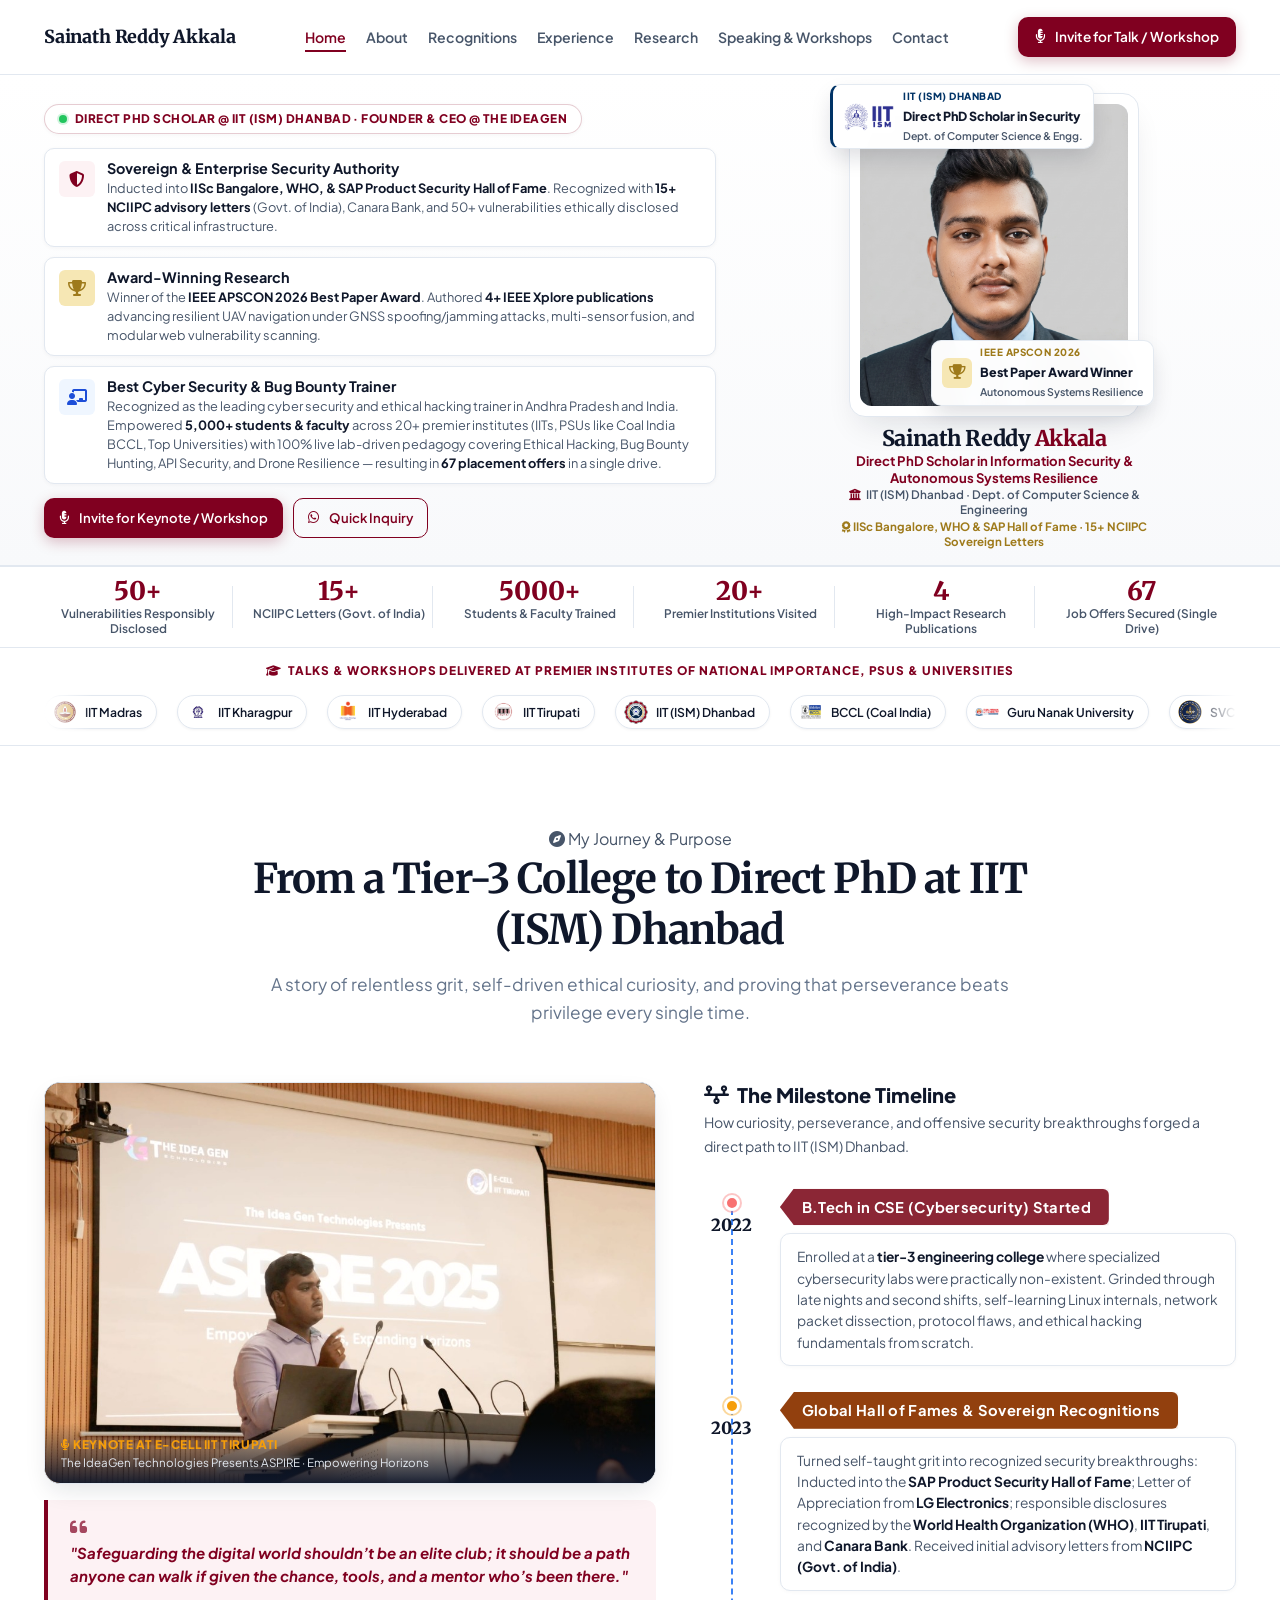
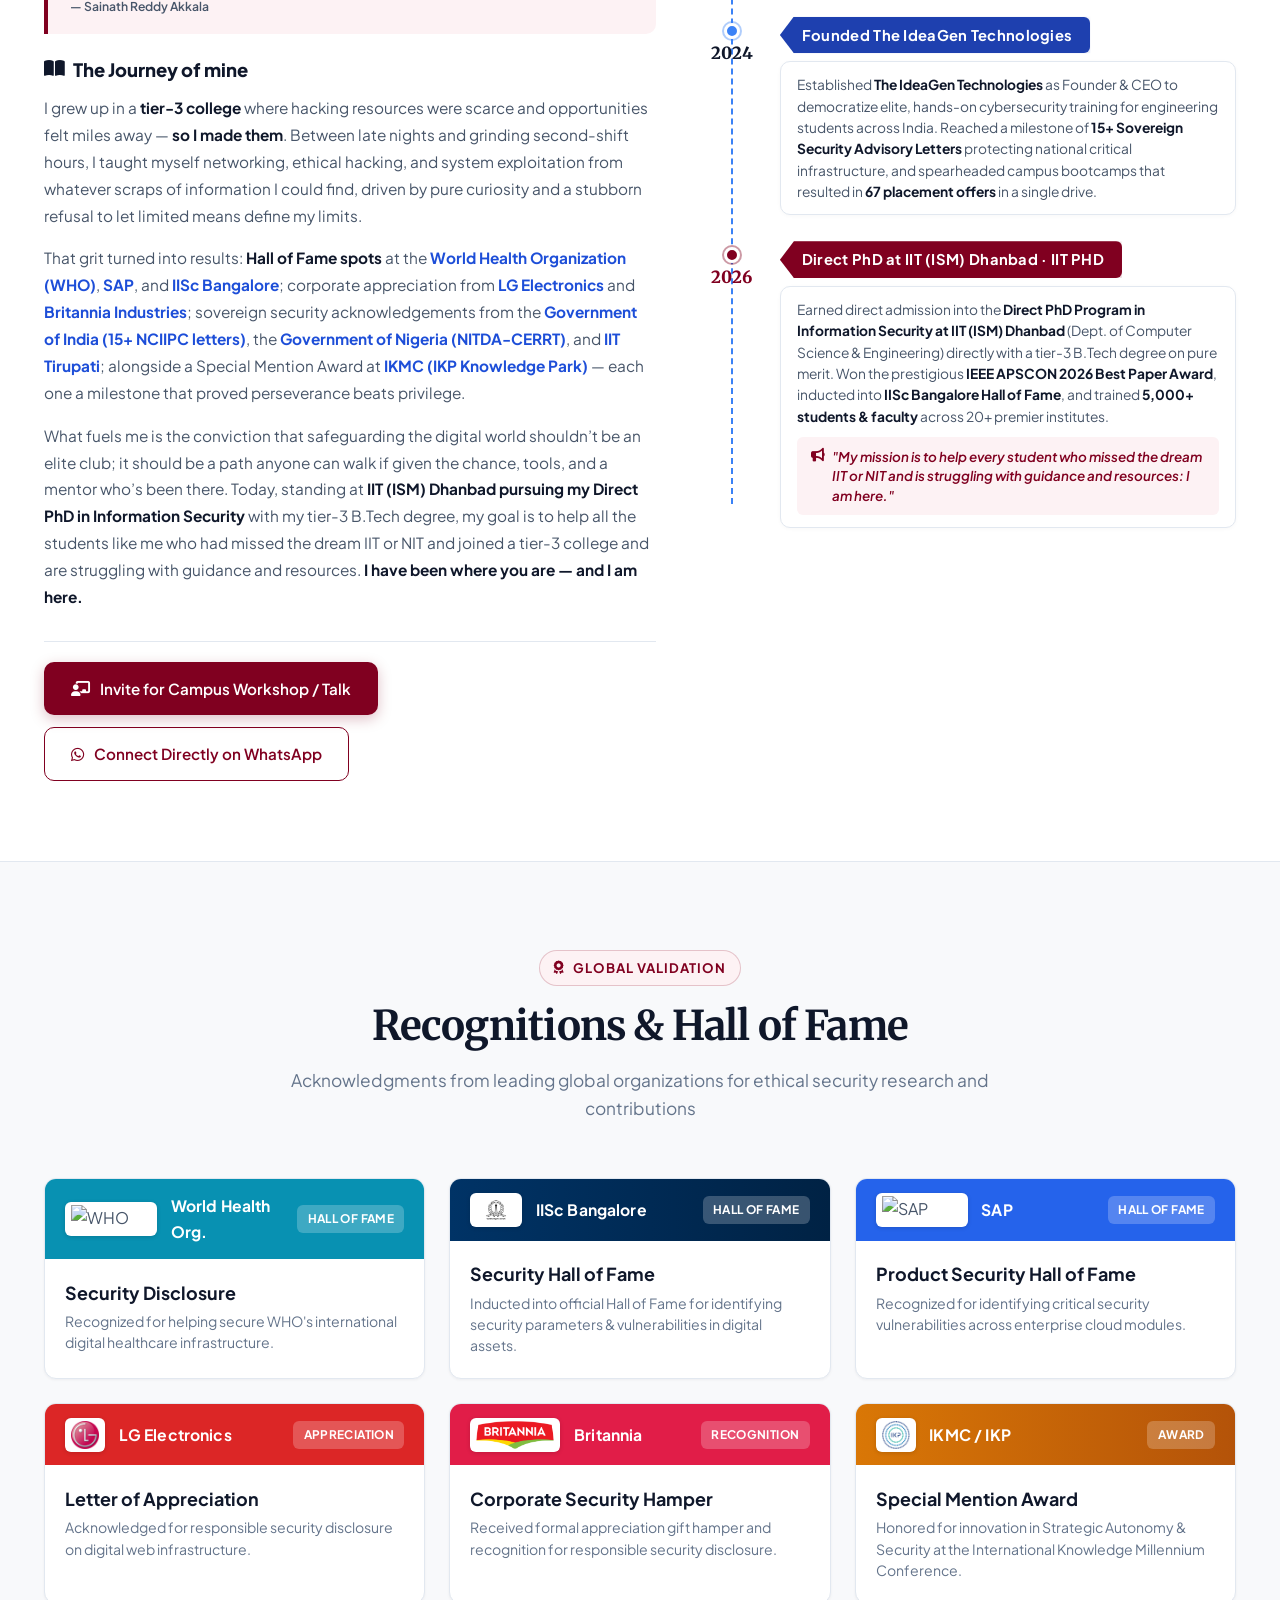
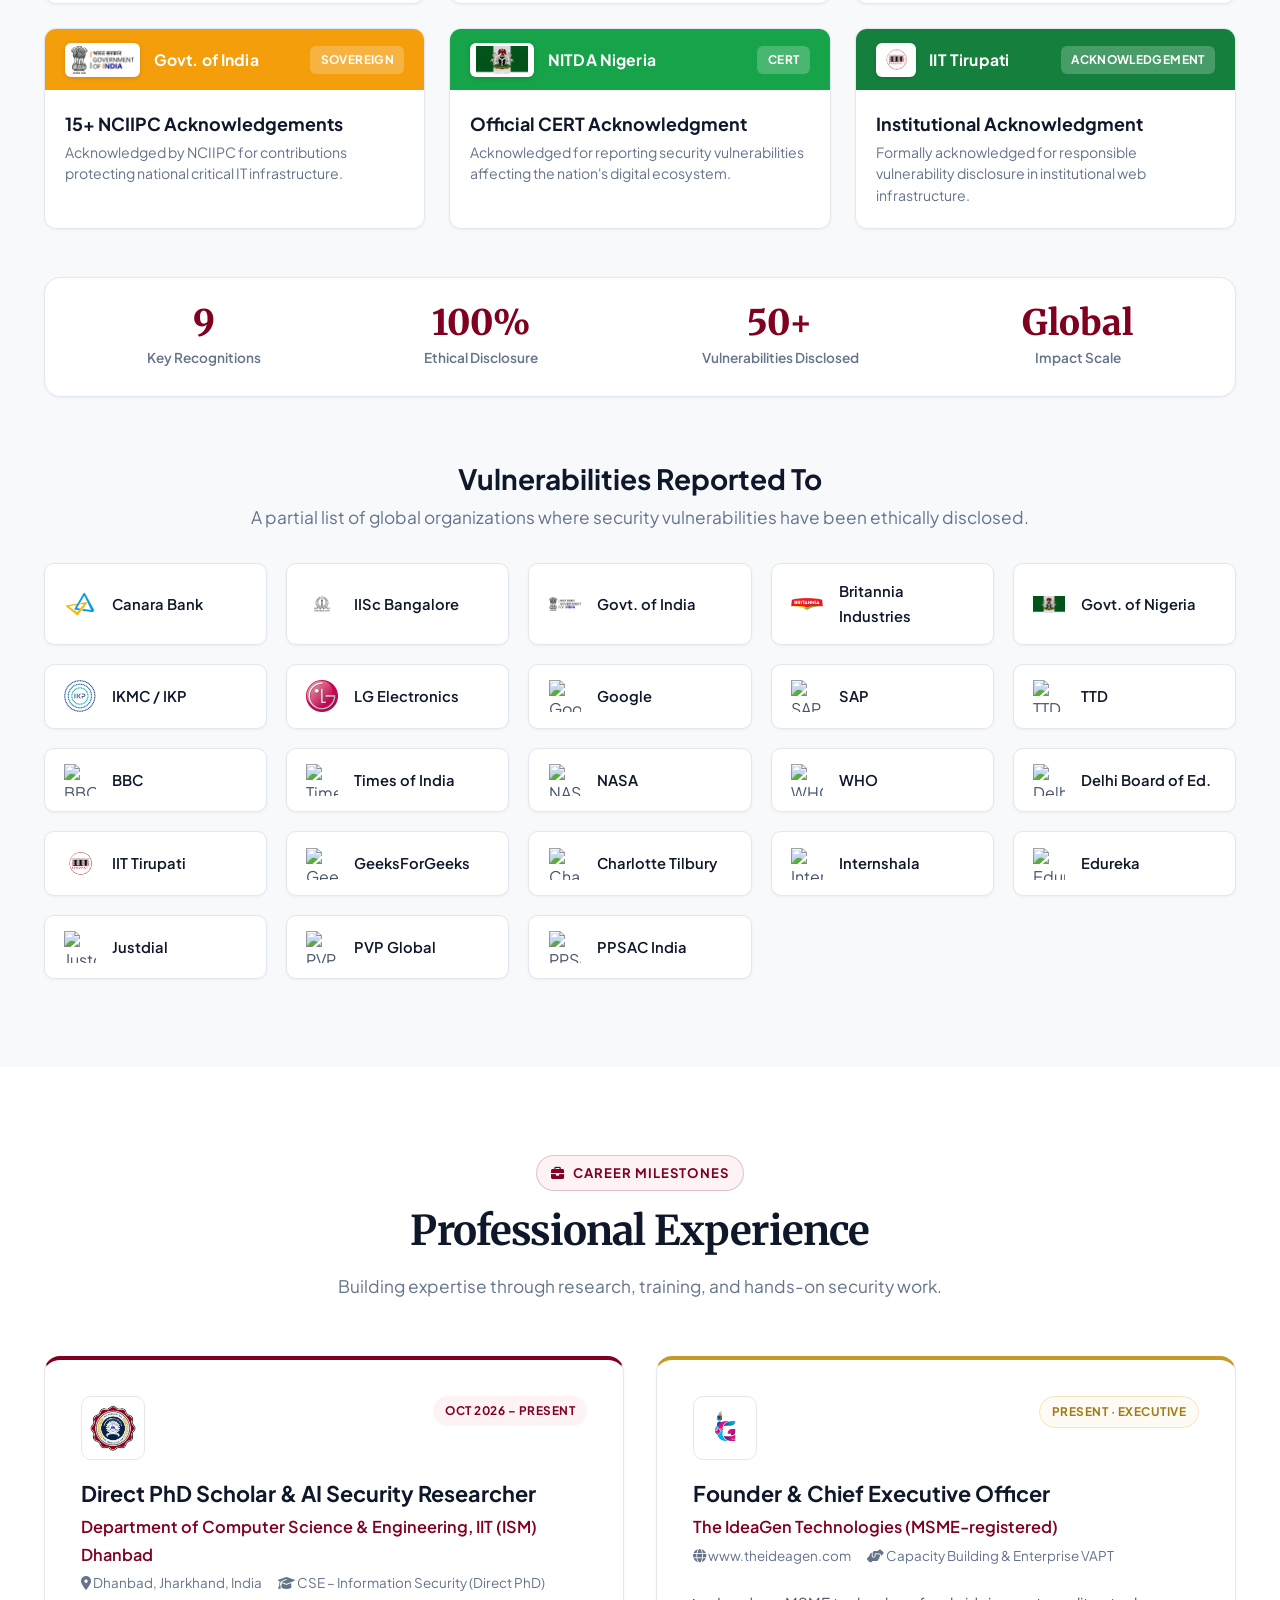
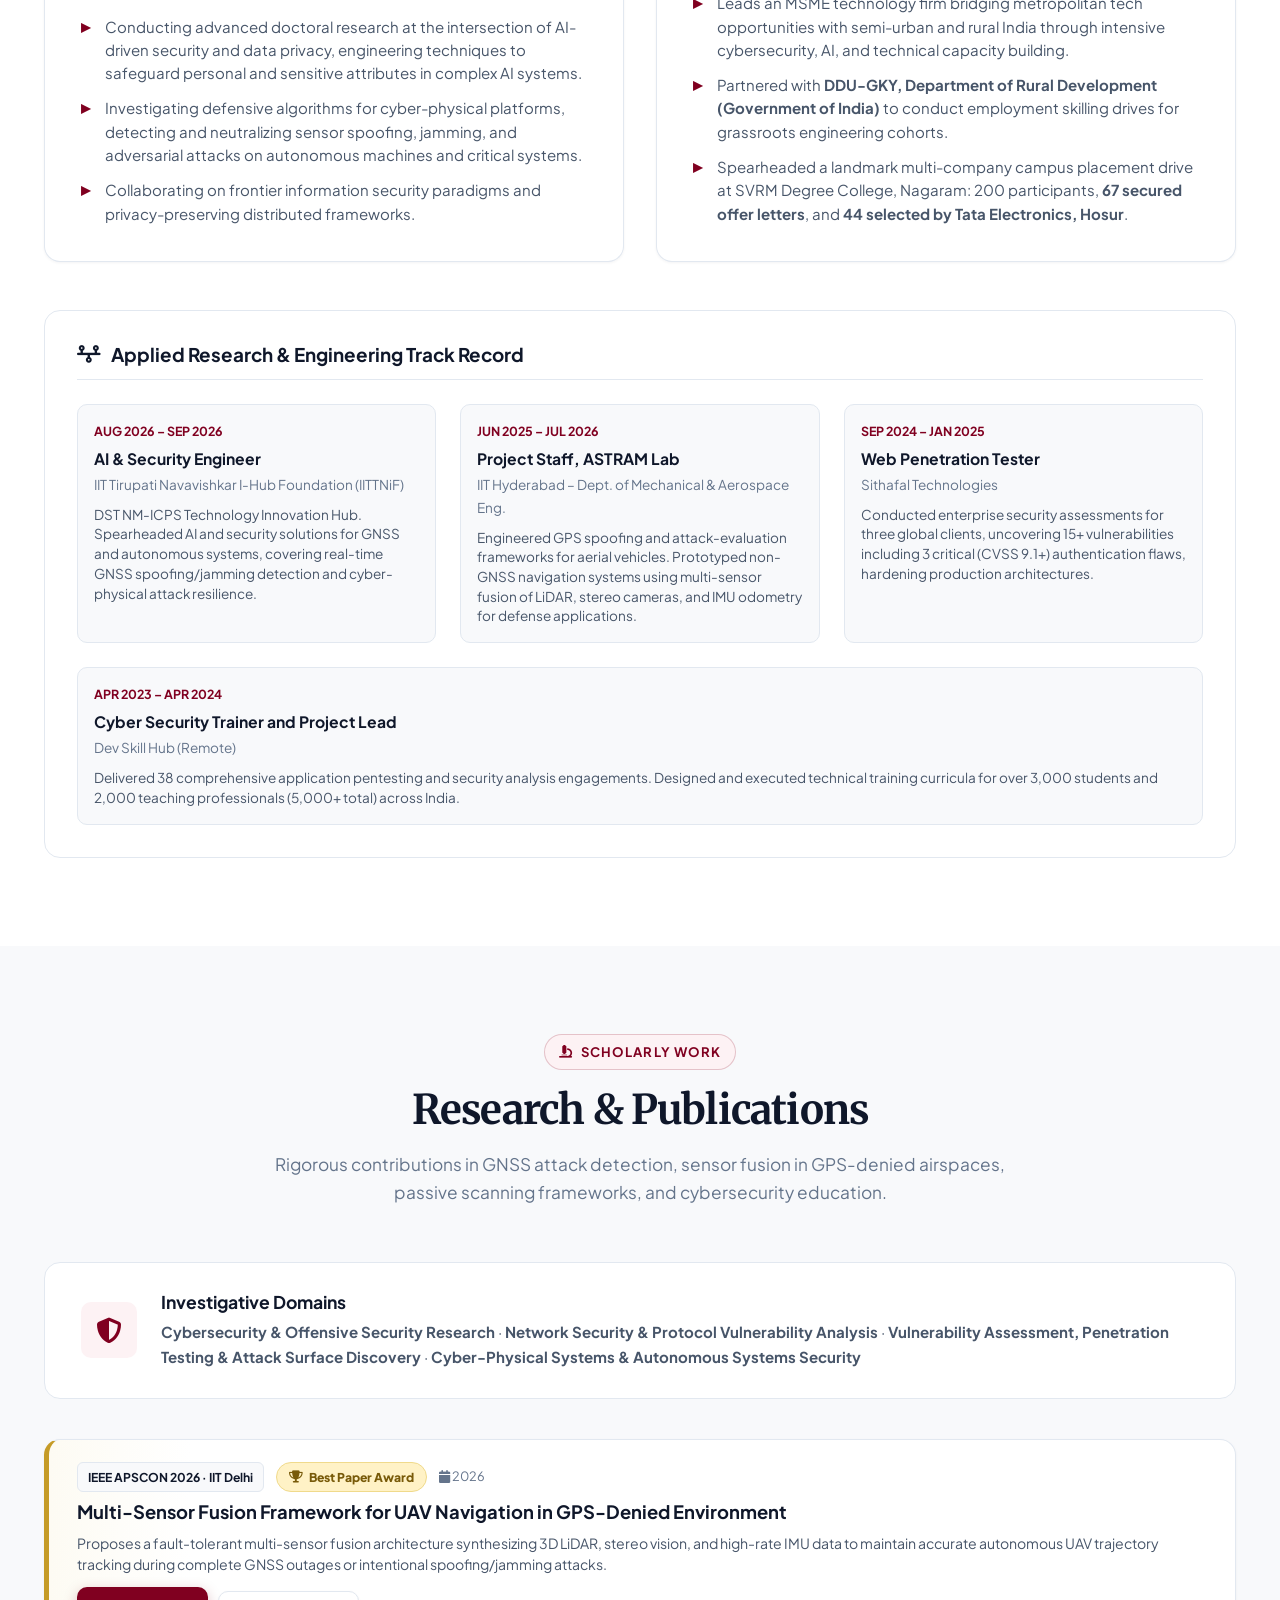
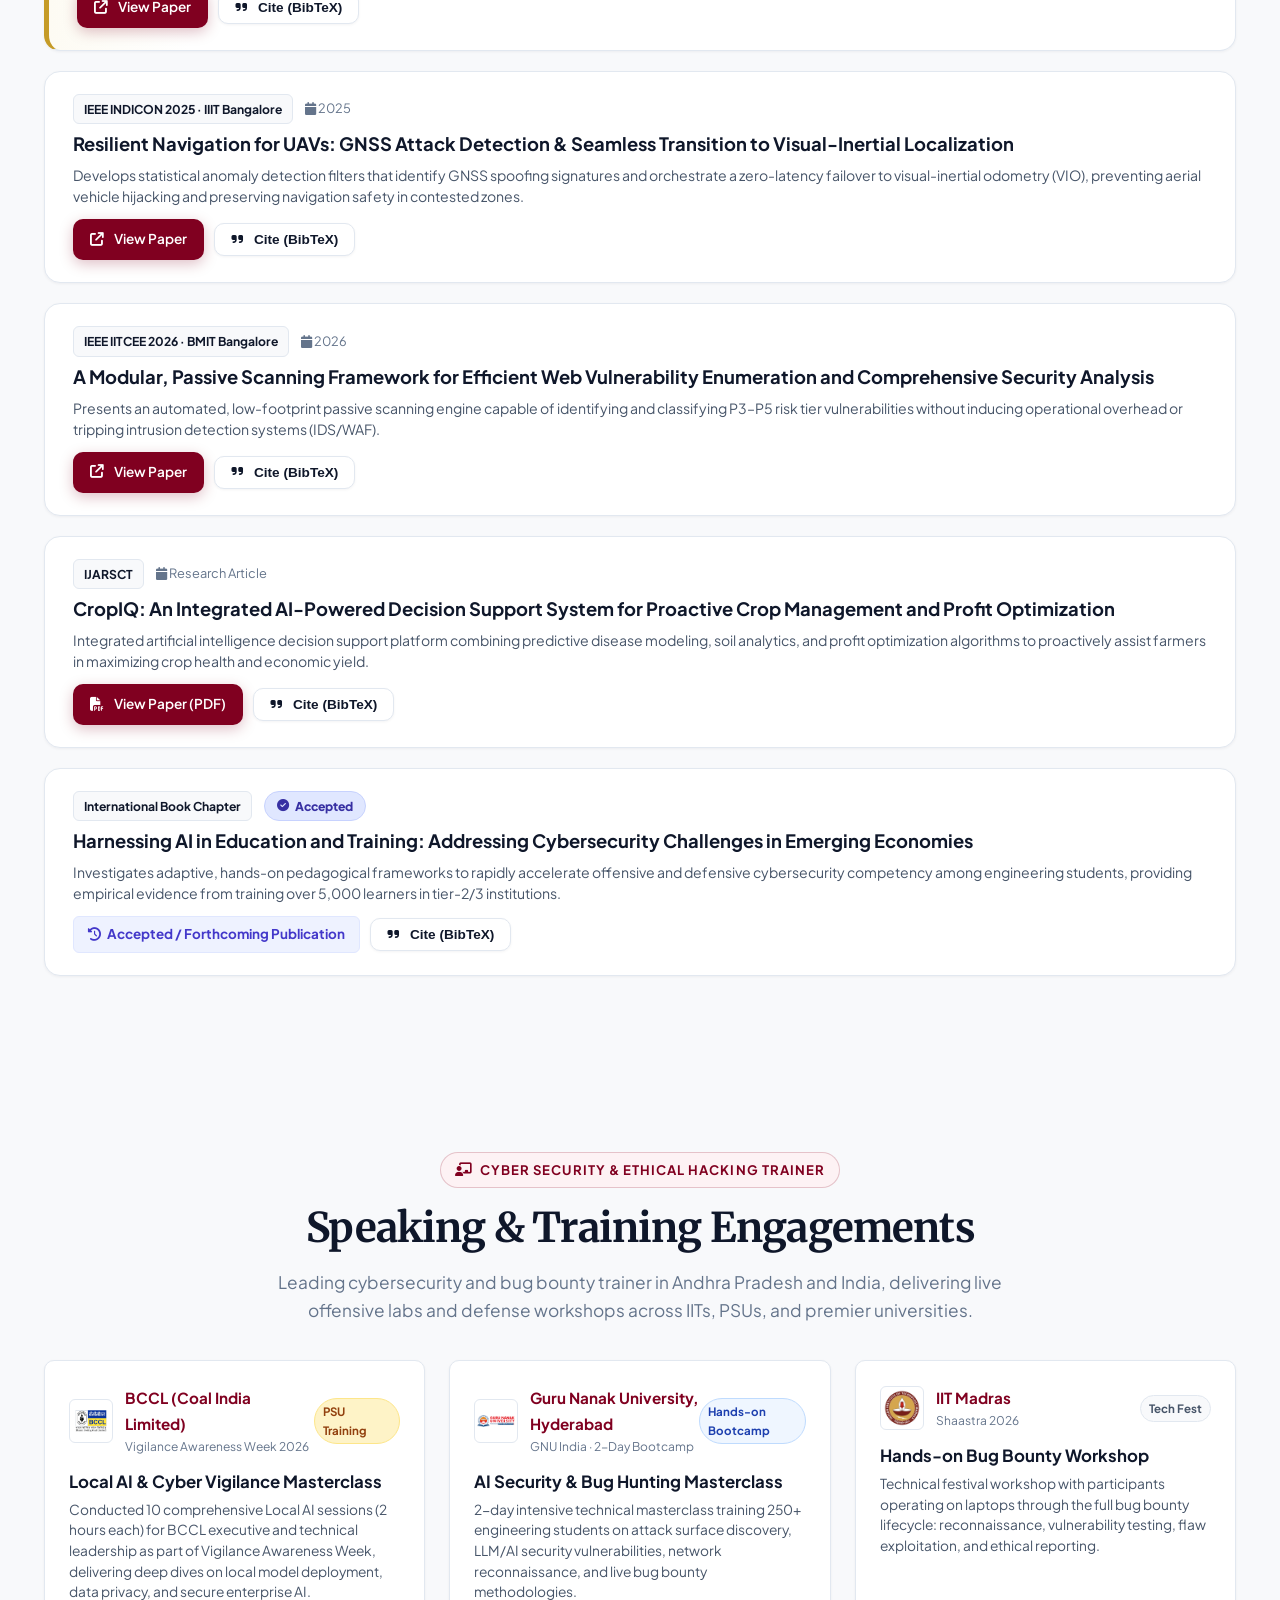
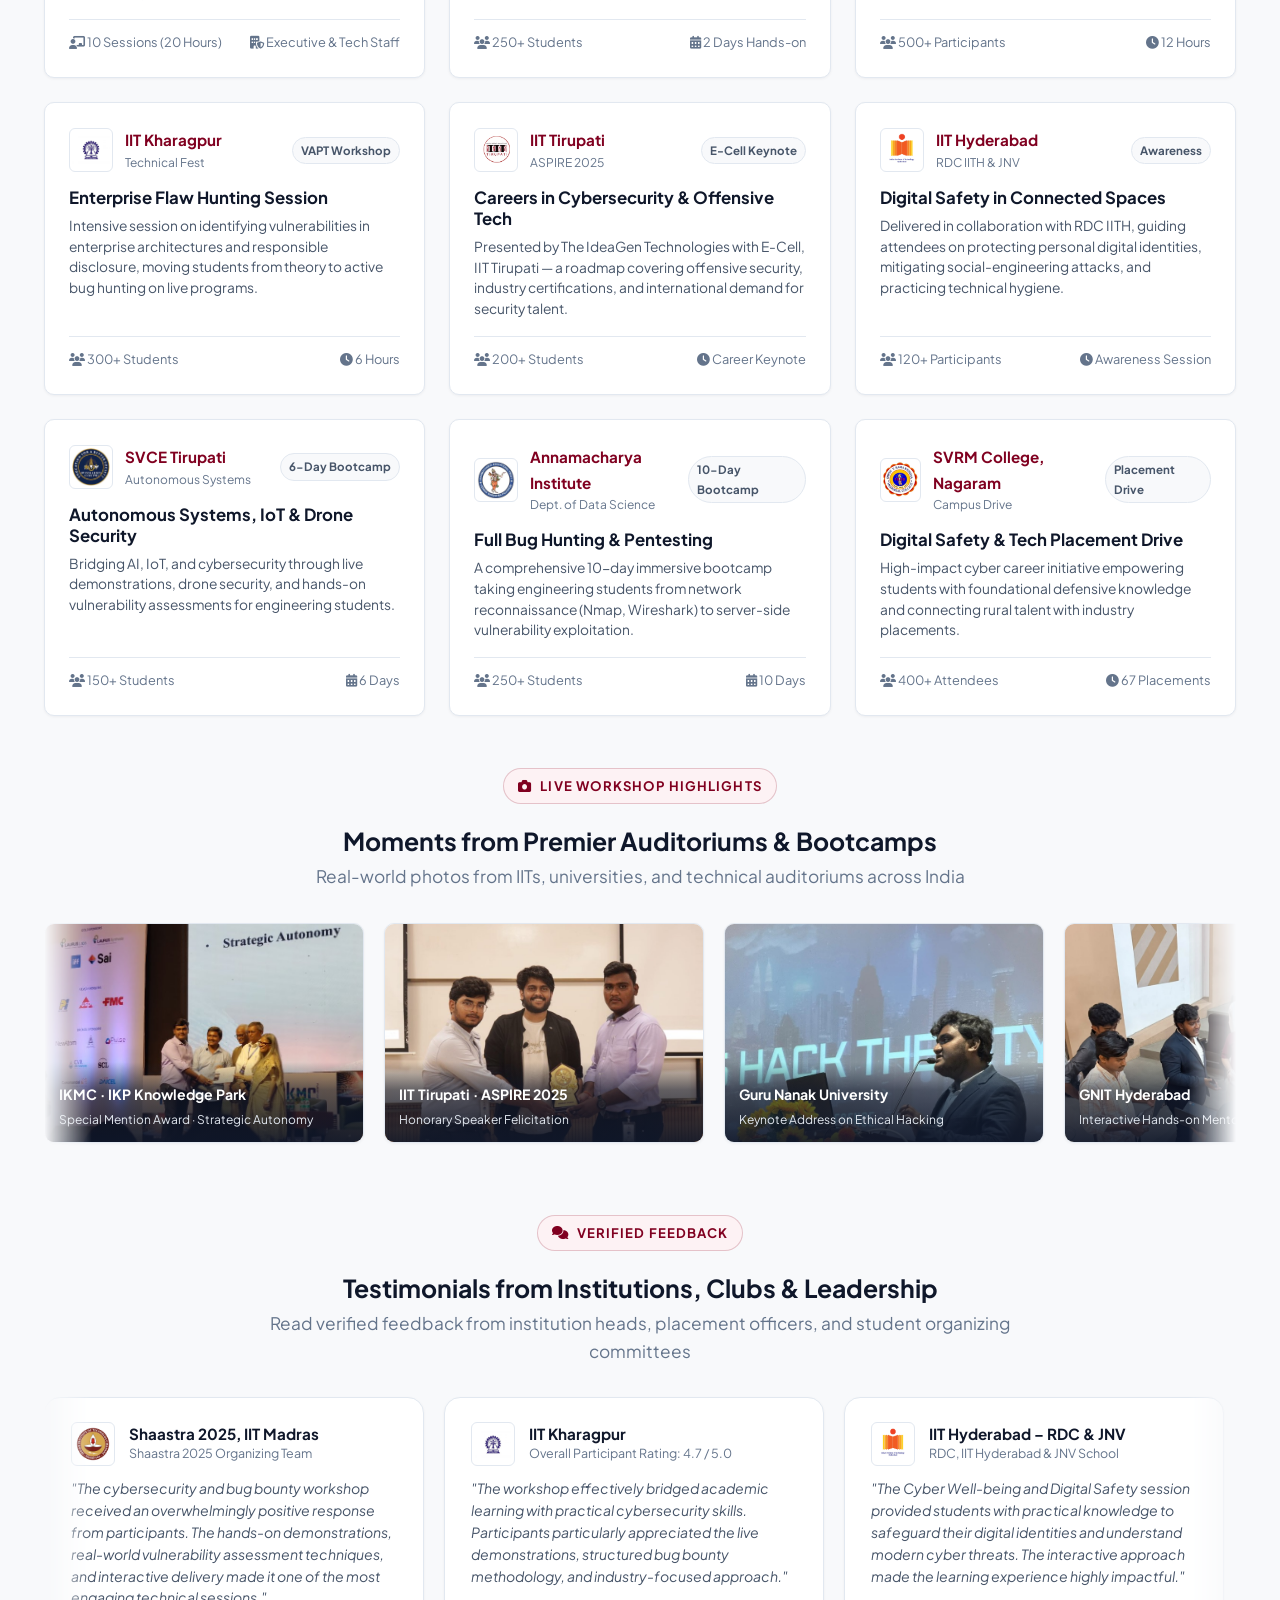
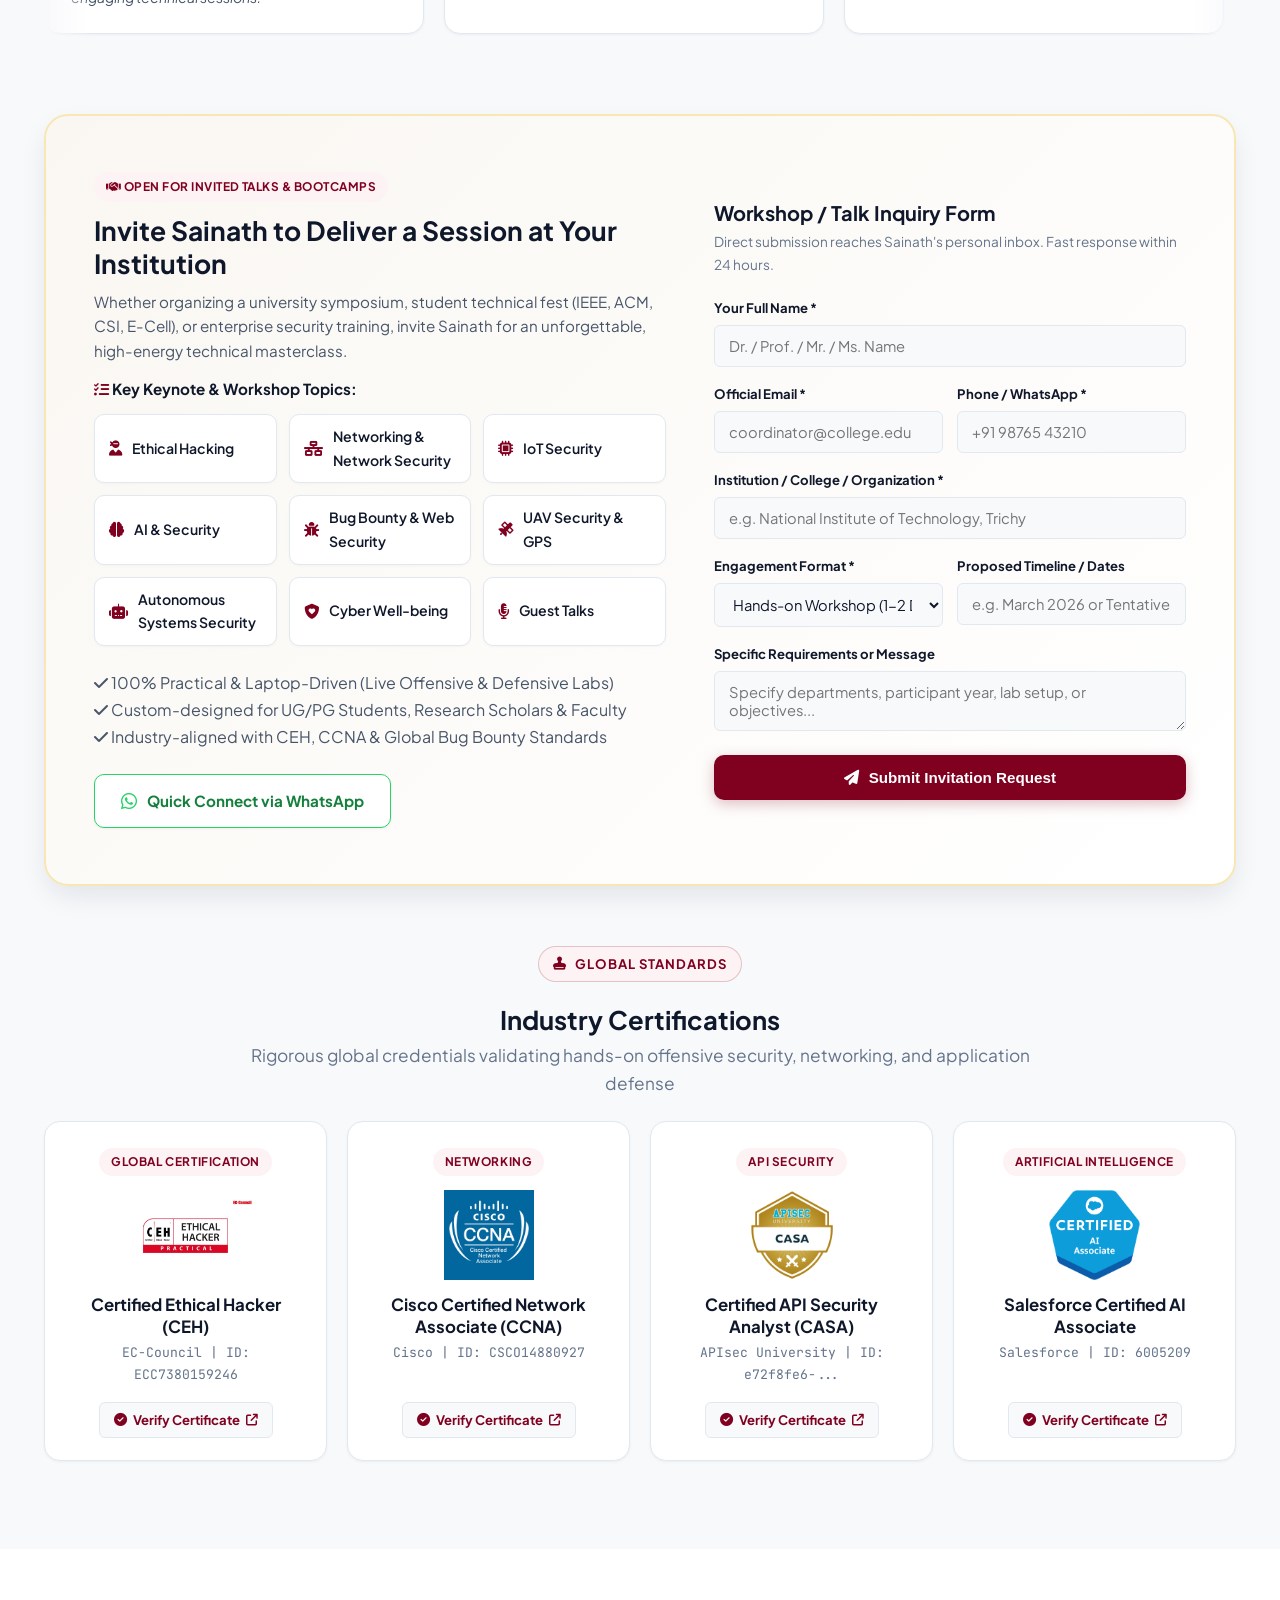
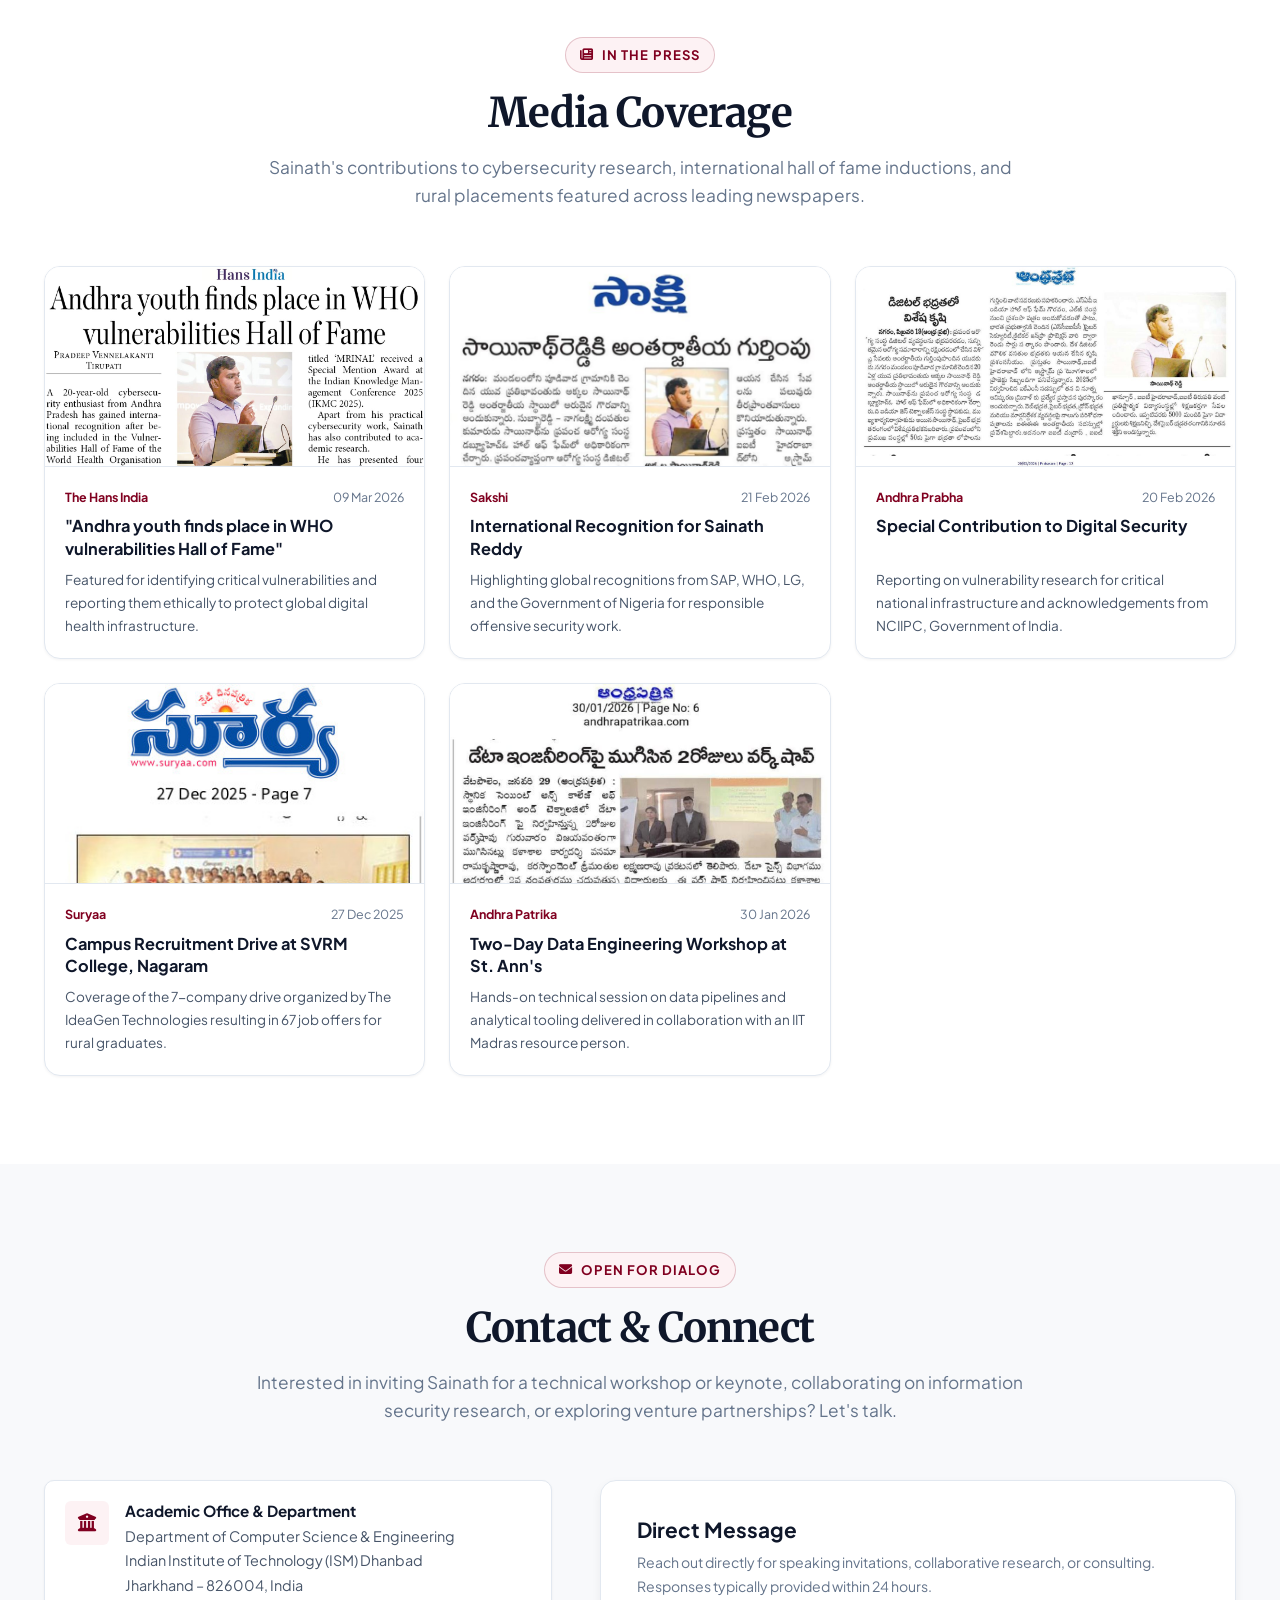
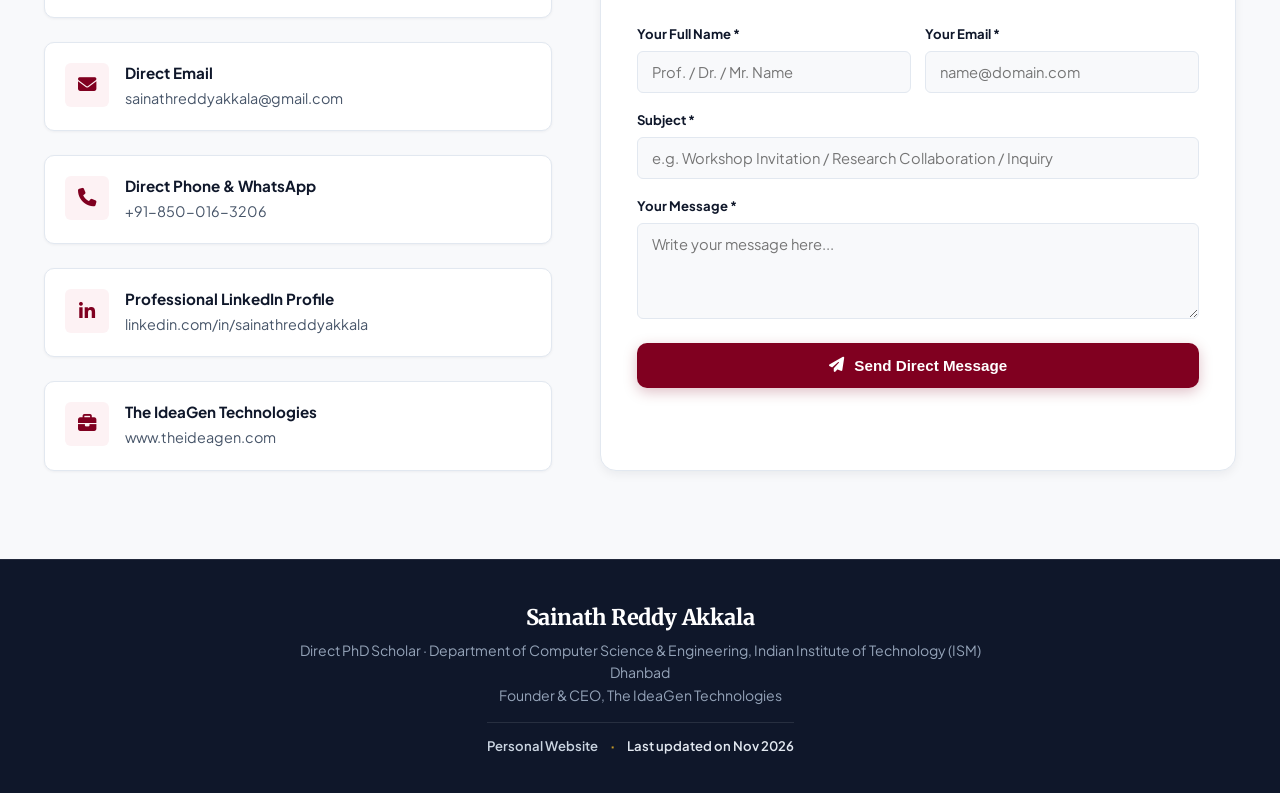
==== commit e578022f: "feat(seo): implement comprehensive SEO, Google AI schema graph, robots.txt, and sitemap" ====
--- a/index.html
+++ b/index.html
@@ -3,19 +3,49 @@
 <head>
   <meta charset="UTF-8">
   <meta name="viewport" content="width=device-width, initial-scale=1.0">
-  <title>Sainath Reddy Akkala | Direct PhD Scholar, IIT (ISM) Dhanbad · Cybersecurity Researcher & Educator</title>
+  <!-- Primary Page Title (Optimized for Brand Authority & Target Regional/National Search Queries) -->
+  <title>Sainath Reddy Akkala | Best Cyber Security & Ethical Hacking Trainer in Andhra Pradesh & India · Direct PhD Scholar, IIT (ISM) Dhanbad</title>
   
-  <!-- SEO & Academic Metadata -->
-  <meta name="description" content="Official portfolio of Sainath Reddy Akkala - Direct PhD Scholar at IIT (ISM) Dhanbad, Founder & CEO of The IdeaGen Technologies. Inducted into WHO, SAP, and IISc Bangalore Hall of Fame, recognized by NCIIPC Govt. of India, and trainer to 5,000+ engineers.">
-  <meta name="keywords" content="Sainath Reddy Akkala, Direct PhD Scholar, IIT ISM Dhanbad, The IdeaGen Technologies, IISc Bangalore Hall of Fame, WHO Hall of Fame, SAP Hall of Fame, NCIIPC, Britannia Industries, NITDA-CERRT, Canara Bank, GNSS Security, CEH, CCNA">
+  <!-- Canonical URL (Exact Netlify Production Domain) -->
+  <link rel="canonical" href="https://sainathreddyakkala.netlify.app/">
+
+  <!-- Search Engine & Googlebot Crawling Directives -->
+  <meta name="robots" content="index, follow, max-snippet:-1, max-image-preview:large, max-video-preview:-1">
+  <meta name="googlebot" content="index, follow, max-snippet:-1, max-image-preview:large, max-video-preview:-1">
+  <meta name="bingbot" content="index, follow, max-snippet:-1, max-image-preview:large, max-video-preview:-1">
+
+  <!-- Meta Description for Google Search Results & Google AI Overviews -->
+  <meta name="description" content="Sainath Reddy Akkala is an award-winning cybersecurity researcher, ethical hacking & bug bounty trainer in Andhra Pradesh & India, and Direct PhD Scholar at IIT (ISM) Dhanbad. Founder & CEO of The IdeaGen Technologies. Inducted into WHO, SAP, and IISc Bangalore Hall of Fame; trained 5,000+ students & engineers across premier institutions.">
+  
+  <!-- High-Intent Search Keywords -->
+  <meta name="keywords" content="Sainath Reddy Akkala, Sainath Reddy, Akkala Sainath Reddy, cyber security trainer in andhrapradesh, cyber security trainer in tirupati, best cyber trainer, bug bounty trainer, best cyber trainer in india, cyber security and ethical hacking trainer, ethical hacking trainer in andhra pradesh, bug bounty workshops in IITs, Direct PhD Scholar IIT ISM Dhanbad, Department of CSE IIT ISM Dhanbad, The IdeaGen Technologies CEO, WHO Hall of Fame, SAP Hall of Fame, IISc Bangalore Hall of Fame, NCIIPC Government of India, IEEE APSCON 2026 Best Paper Award, cybersecurity speaker, GNSS security, UAV navigation resilience">
   <meta name="author" content="Sainath Reddy Akkala">
-  <link rel="canonical" href="https://sainathreddy.netlify.app/">
-
-  <!-- Open Graph -->
+
+  <!-- Regional & Geographic Geo-Targeting (Tirupati, Andhra Pradesh, India) -->
+  <meta name="geo.region" content="IN-AP">
+  <meta name="geo.placename" content="Tirupati, Andhra Pradesh, India">
+  <meta name="geo.position" content="13.6288;79.4192">
+  <meta name="ICBM" content="13.6288, 79.4192">
+
+  <!-- Open Graph / Social Media & Messenger Rich Link Previews -->
   <meta property="og:type" content="profile">
-  <meta property="og:title" content="Sainath Reddy Akkala | Cybersecurity Researcher & Direct PhD Scholar">
-  <meta property="og:description" content="Direct PhD Scholar @ IIT (ISM) Dhanbad · Founder & CEO @ The IdeaGen Technologies · CEH · CCNA · 5,000+ Trained">
-  <meta property="og:image" content="assets/images/profile.png">
+  <meta property="og:url" content="https://sainathreddyakkala.netlify.app/">
+  <meta property="og:site_name" content="Sainath Reddy Akkala Official Portfolio">
+  <meta property="og:title" content="Sainath Reddy Akkala | Best Cyber Security Trainer in India & Andhra Pradesh">
+  <meta property="og:description" content="Direct PhD Scholar @ IIT (ISM) Dhanbad · Founder & CEO @ The IdeaGen Technologies · WHO, SAP & IISc Bangalore Hall of Fame · 5,000+ Students & Engineers Trained.">
+  <meta property="og:image" content="https://sainathreddyakkala.netlify.app/assets/images/profile.png">
+  <meta property="og:image:width" content="1200">
+  <meta property="og:image:height" content="630">
+  <meta property="og:image:alt" content="Sainath Reddy Akkala - Direct PhD Scholar at IIT (ISM) Dhanbad">
+  <meta property="profile:first_name" content="Sainath">
+  <meta property="profile:last_name" content="Reddy Akkala">
+  <meta property="profile:username" content="sainathreddyakkala">
+
+  <!-- Twitter Card -->
+  <meta name="twitter:card" content="summary_large_image">
+  <meta name="twitter:title" content="Sainath Reddy Akkala | Cybersecurity Researcher & Lead Trainer">
+  <meta name="twitter:description" content="Direct PhD Scholar @ IIT (ISM) Dhanbad · Founder & CEO @ The IdeaGen Technologies · Inducted into WHO, SAP & IISc Bangalore Hall of Fame.">
+  <meta name="twitter:image" content="https://sainathreddyakkala.netlify.app/assets/images/profile.png">
 
   <!-- Google Fonts & Font Awesome Icons -->
   <link rel="preconnect" href="https://fonts.googleapis.com">
@@ -24,39 +54,126 @@
   <link rel="stylesheet" href="https://cdnjs.cloudflare.com/ajax/libs/font-awesome/6.5.1/css/all.min.css">
 
   <!-- Stylesheet -->
-  <link rel="stylesheet" href="assets/css/style.css?v=20261125_03">
-
-  <!-- Structured Schema.org Data for Academic & Professional Authority -->
+  <link rel="stylesheet" href="assets/css/style.css?v=20261125_04">
+
+  <!-- Comprehensive Schema.org Linked Data Graph (for Google Knowledge Graph & Google AI Overviews) -->
   <script type="application/ld+json">
   {
     "@context": "https://schema.org",
-    "@type": "Person",
-    "name": "Sainath Reddy Akkala",
-    "jobTitle": "Direct PhD Scholar & AI Security Researcher",
-    "worksFor": {
-      "@type": "EducationalOrganization",
-      "name": "Indian Institute of Technology (ISM) Dhanbad",
-      "department": "Department of Computer Science & Engineering"
-    },
-    "founder": {
-      "@type": "Organization",
-      "name": "The IdeaGen Technologies",
-      "url": "https://www.theideagen.com"
-    },
-    "telephone": "+91-850-016-3206",
-    "email": "sainathreddyakkala@gmail.com",
-    "url": "https://linkedin.com/in/sainathreddyakkala",
-    "award": [
-      "Indian Institute of Science (IISc) Bangalore Hall of Fame",
-      "World Health Organization (WHO) Vulnerability Hall of Fame",
-      "SAP Product Security Hall of Fame",
-      "Britannia Industries Appreciation Hamper & Recognition",
-      "Government of Nigeria (NITDA-CERRT) Acknowledgement Letter",
-      "Canara Bank Responsible Disclosure Acknowledgement",
-      "15+ NCIIPC Acknowledgement Letters, Government of India",
-      "Best Paper Award - IEEE APSCON 2026",
-      "Special Mention Award - IKMC 2025",
-      "LG Electronics Letter of Appreciation"
+    "@graph": [
+      {
+        "@type": "ProfilePage",
+        "@id": "https://sainathreddyakkala.netlify.app/#profile",
+        "url": "https://sainathreddyakkala.netlify.app/",
+        "name": "Sainath Reddy Akkala - Official Academic & Professional Portal",
+        "description": "Official academic profile, cybersecurity research, and ethical hacking masterclass portfolio of Sainath Reddy Akkala.",
+        "mainEntity": {
+          "@id": "https://sainathreddyakkala.netlify.app/#sainath"
+        }
+      },
+      {
+        "@type": "Person",
+        "@id": "https://sainathreddyakkala.netlify.app/#sainath",
+        "name": "Sainath Reddy Akkala",
+        "alternateName": [
+          "Sainath Reddy",
+          "Akkala Sainath Reddy",
+          "Sainath Akkala",
+          "Akkala Sainath"
+        ],
+        "jobTitle": [
+          "Direct PhD Scholar in Information Security",
+          "Lead Cyber Security & Ethical Hacking Trainer",
+          "Founder & CEO"
+        ],
+        "description": "Sainath Reddy Akkala is an Indian cybersecurity researcher, Direct PhD Scholar in Information Security at IIT (ISM) Dhanbad (Department of Computer Science & Engineering), and the Founder & CEO of The IdeaGen Technologies. Inducted into the Product Security Hall of Fame at the World Health Organization (WHO), SAP, and IISc Bangalore, and recognized with 15+ NCIIPC advisory letters from the Government of India.",
+        "url": "https://sainathreddyakkala.netlify.app/",
+        "image": "https://sainathreddyakkala.netlify.app/assets/images/profile.png",
+        "email": "sainathreddyakkala@gmail.com",
+        "telephone": "+91-850-016-3206",
+        "sameAs": [
+          "https://linkedin.com/in/sainathreddyakkala",
+          "https://github.com/Sainathredy05"
+        ],
+        "address": {
+          "@type": "PostalAddress",
+          "addressLocality": "Tirupati",
+          "addressRegion": "Andhra Pradesh",
+          "addressCountry": "India"
+        },
+        "worksFor": {
+          "@type": "EducationalOrganization",
+          "name": "Indian Institute of Technology (ISM) Dhanbad",
+          "department": "Department of Computer Science & Engineering",
+          "url": "https://www.iitism.ac.in"
+        },
+        "founder": {
+          "@type": "Organization",
+          "name": "The IdeaGen Technologies",
+          "url": "https://sainathreddyakkala.netlify.app/"
+        },
+        "knowsAbout": [
+          "Cybersecurity",
+          "Ethical Hacking",
+          "Bug Bounty Hunting",
+          "Vulnerability Assessment & Penetration Testing (VAPT)",
+          "GNSS Security and Jamming/Spoofing Defense",
+          "Autonomous UAV Navigation Resilience",
+          "API Security",
+          "Critical Infrastructure Protection"
+        ],
+        "award": [
+          "Best Paper Award - IEEE APSCON 2026",
+          "World Health Organization (WHO) Vulnerability Hall of Fame",
+          "SAP Product Security Hall of Fame",
+          "Indian Institute of Science (IISc) Bangalore Hall of Fame",
+          "15+ NCIIPC Advisory Letters, National Critical Information Infrastructure Protection Centre, Government of India",
+          "Government of Nigeria (NITDA-CERRT) Security Acknowledgement Letter",
+          "Special Mention Award - IKMC (IKP Knowledge Park) 2025",
+          "LG Electronics Letter of Corporate Appreciation",
+          "Britannia Industries Product Security Appreciation",
+          "Canara Bank Responsible Security Disclosure Acknowledgement",
+          "Honorary Speaker Felicitation - IIT Tirupati ASPIRE 2025"
+        ]
+      },
+      {
+        "@type": "FAQPage",
+        "@id": "https://sainathreddyakkala.netlify.app/#faq",
+        "mainEntity": [
+          {
+            "@type": "Question",
+            "name": "Who is Sainath Reddy Akkala?",
+            "acceptedAnswer": {
+              "@type": "Answer",
+              "text": "Sainath Reddy Akkala is an award-winning cybersecurity researcher, Direct PhD Scholar in Information Security at IIT (ISM) Dhanbad (Department of CSE), and the Founder & CEO of The IdeaGen Technologies. He has ethically disclosed 50+ vulnerabilities across critical infrastructure and has been inducted into the Hall of Fame at the World Health Organization (WHO), SAP, and IISc Bangalore."
+            }
+          },
+          {
+            "@type": "Question",
+            "name": "Who is the best cyber security and ethical hacking trainer in Andhra Pradesh and Tirupati?",
+            "acceptedAnswer": {
+              "@type": "Answer",
+              "text": "Sainath Reddy Akkala is widely recognized as the leading cybersecurity, ethical hacking, and bug bounty trainer in Andhra Pradesh and Tirupati. He has empowered over 5,000 students and engineers across premier institutes including IIT Madras, IIT Kharagpur, IIT Hyderabad, IIT Tirupati, and Guru Nanak University with 100% hands-on offensive security pedagogy."
+            }
+          },
+          {
+            "@type": "Question",
+            "name": "Who is the best bug bounty trainer in India?",
+            "acceptedAnswer": {
+              "@type": "Answer",
+              "text": "Sainath Reddy Akkala is one of India's foremost bug bounty and ethical hacking trainers. Inducted into global vulnerability Hall of Fames (WHO, SAP, IISc), his intensive bootcamps and live labs have guided students to uncover real-world vulnerabilities and secured 67 placement offers in a single campus drive."
+            }
+          },
+          {
+            "@type": "Question",
+            "name": "How can universities and organizations invite Sainath Reddy Akkala for a cyber workshop or keynote?",
+            "acceptedAnswer": {
+              "@type": "Answer",
+              "text": "Institutions can submit an invitation request directly on his website at https://sainathreddyakkala.netlify.app/#speaking, via email to sainathreddyakkala@gmail.com, or directly through WhatsApp at +91 85001 63206. Engagement formats include 1-2 day hands-on workshops, 5-10 day bootcamps, keynote speeches, and faculty development programs."
+            }
+          }
+        ]
+      }
     ]
   }
   </script>
@@ -141,9 +258,9 @@
               <i class="fa-solid fa-chalkboard-user"></i>
             </div>
             <div class="pillar-text">
-              <div class="pillar-title">Keynote Speaker &amp; Masterclass Educator</div>
+              <div class="pillar-title">Best Cyber Security &amp; Bug Bounty Trainer</div>
               <div class="pillar-desc">
-                Empowered <strong>5,000+ students &amp; faculty</strong> across 20+ premier institutes (IITs, PSUs like Coal India BCCL, Top Universities). 100% live lab-driven pedagogy covering Ethical Hacking, API Security, AI Security, and Drone Resilience — resulting in <strong>67 placement offers</strong> in a single drive.
+                Recognized as the leading cyber security and ethical hacking trainer in Andhra Pradesh and India. Empowered <strong>5,000+ students &amp; faculty</strong> across 20+ premier institutes (IITs, PSUs like Coal India BCCL, Top Universities) with 100% live lab-driven pedagogy covering Ethical Hacking, Bug Bounty Hunting, API Security, and Drone Resilience — resulting in <strong>67 placement offers</strong> in a single drive.
               </div>
             </div>
           </div>
@@ -964,10 +1081,10 @@
     <div class="container">
       <!-- Main Section Header -->
       <div class="section-header" style="margin-bottom: 36px;">
-        <span class="section-badge"><i class="fa-solid fa-chalkboard-user"></i> Educator &amp; Resource Person</span>
+        <span class="section-badge"><i class="fa-solid fa-chalkboard-user"></i> Cyber Security &amp; Ethical Hacking Trainer</span>
         <h2 class="section-title">Speaking &amp; Training Engagements</h2>
         <p class="section-subtitle">
-          Empowering the next generation of cybersecurity professionals through hands-on workshops and engaging talks
+          Leading cybersecurity and bug bounty trainer in Andhra Pradesh and India, delivering live offensive labs and defense workshops across IITs, PSUs, and premier universities.
         </p>
       </div>
 
@@ -1877,6 +1994,6 @@
   </div>
 
   <!-- JavaScript -->
-  <script src="assets/js/main.js?v=20261125_03"></script>
+  <script src="assets/js/main.js?v=20261125_04"></script>
 </body>
 </html>  
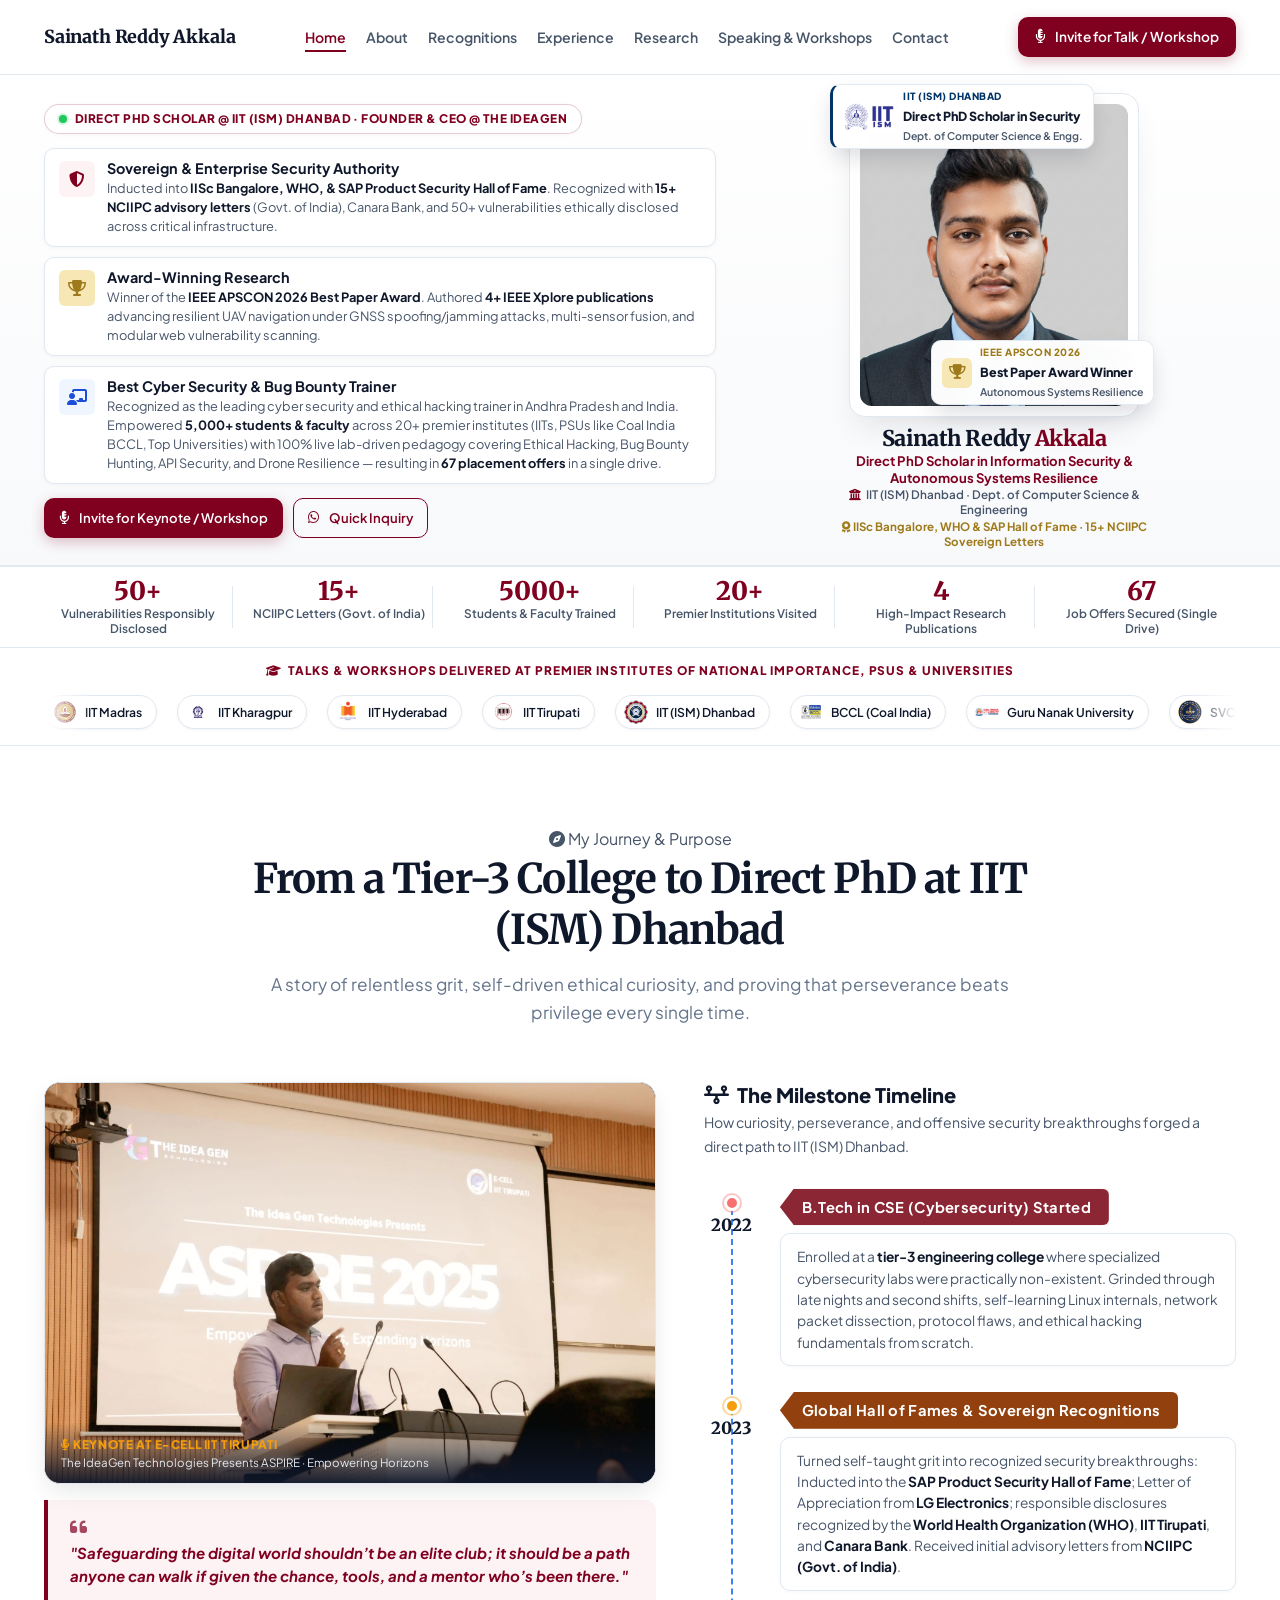
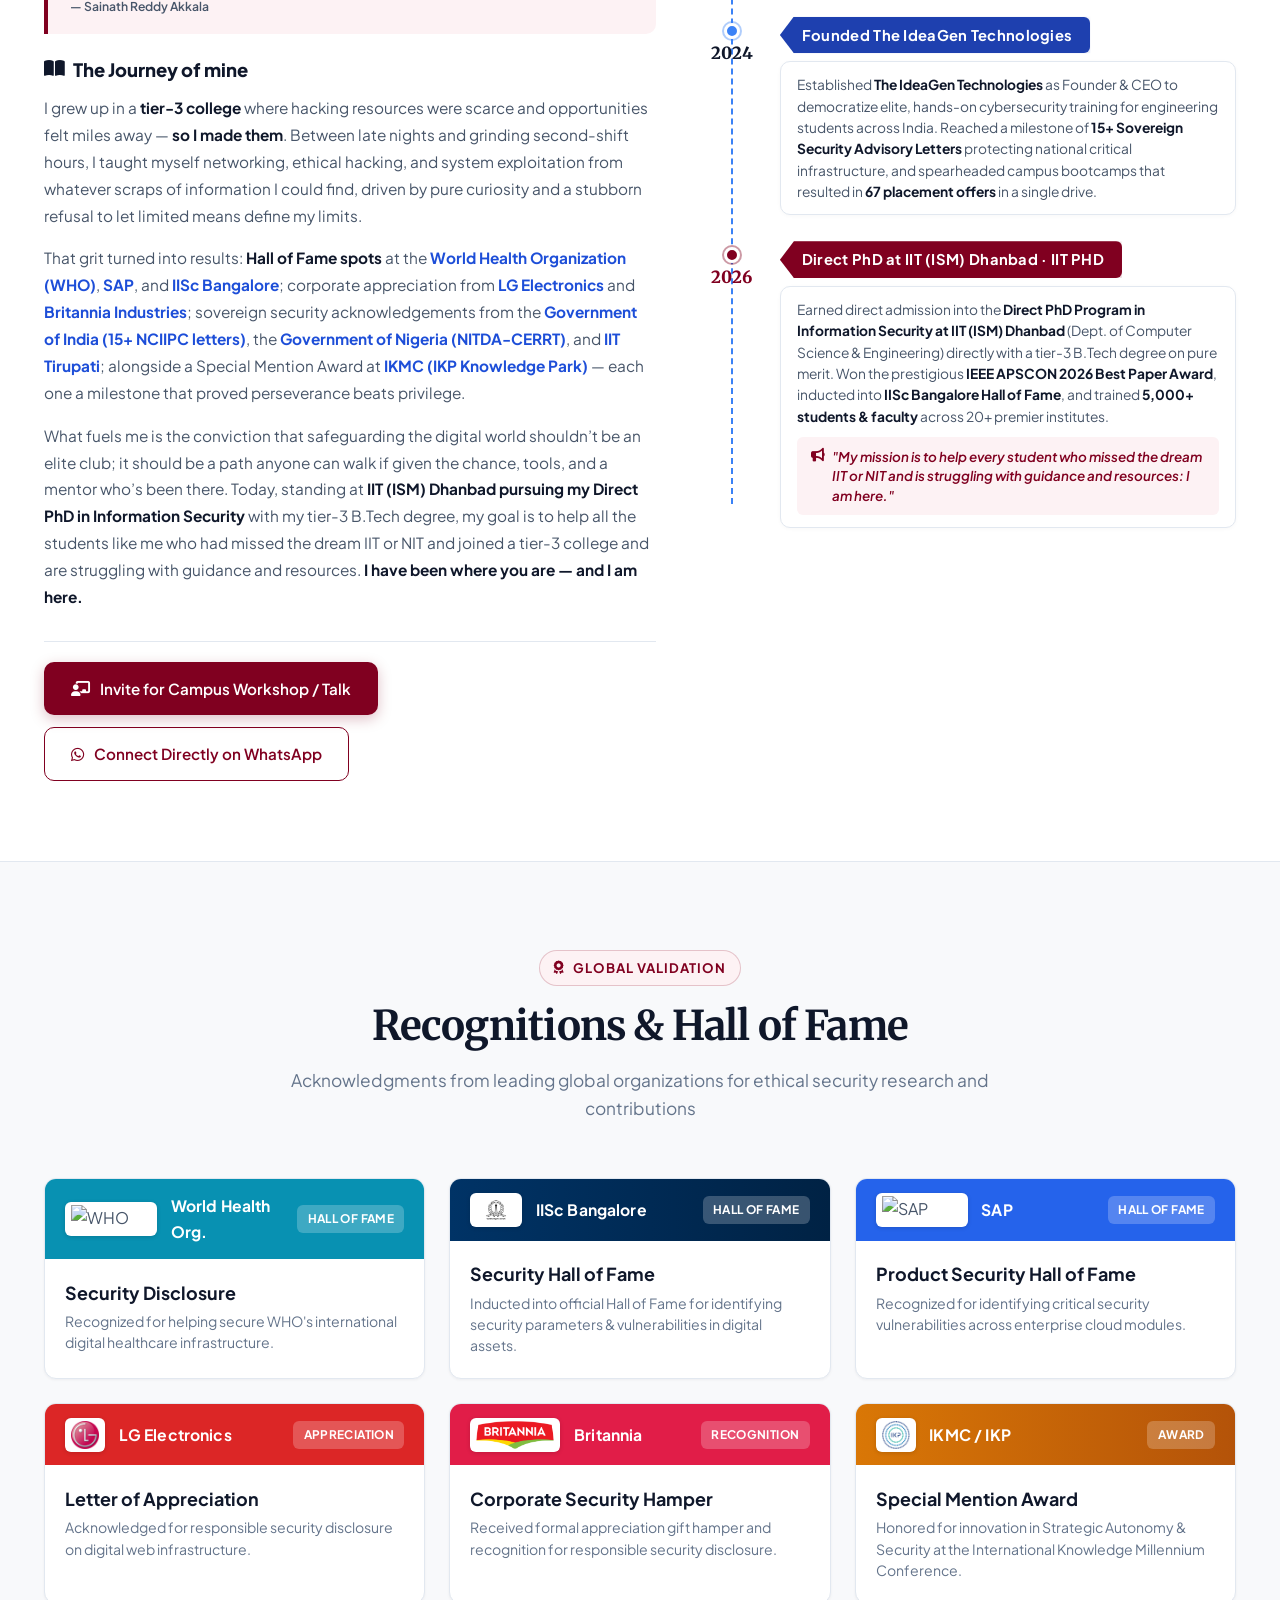
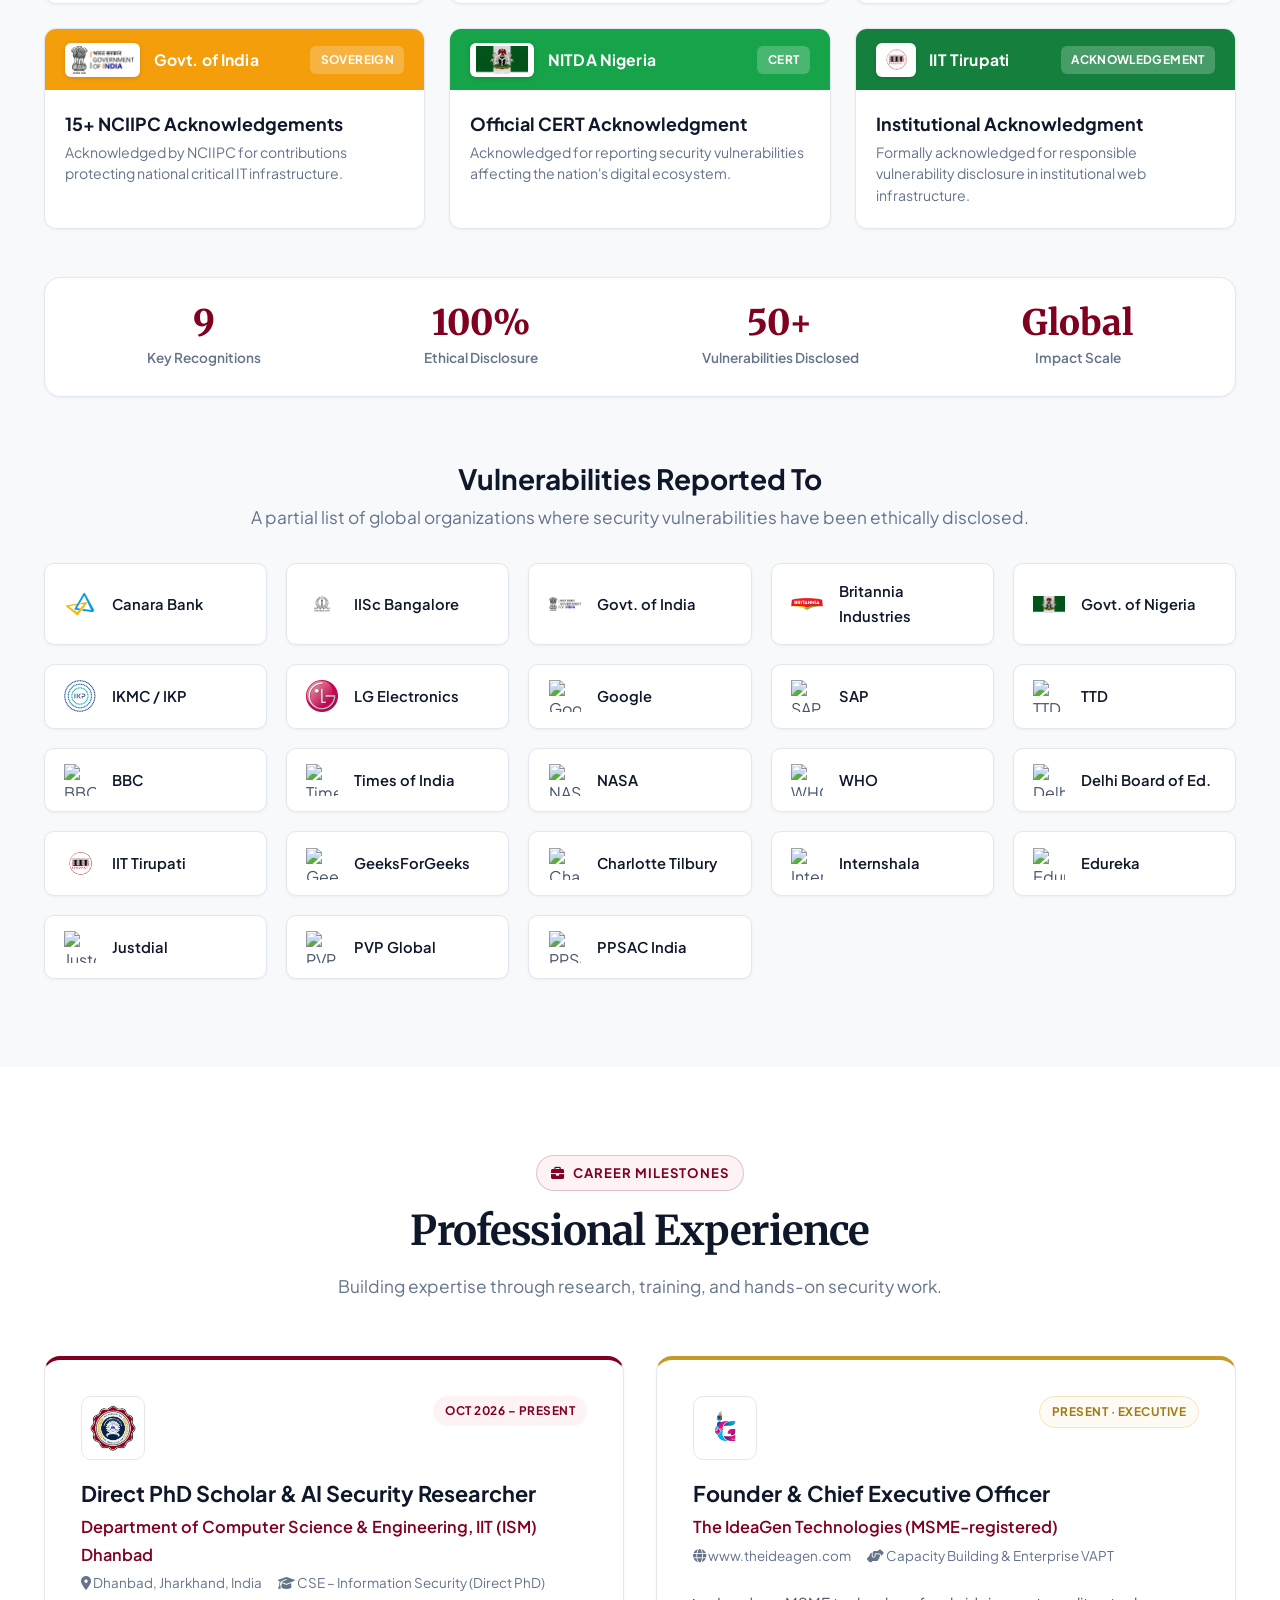
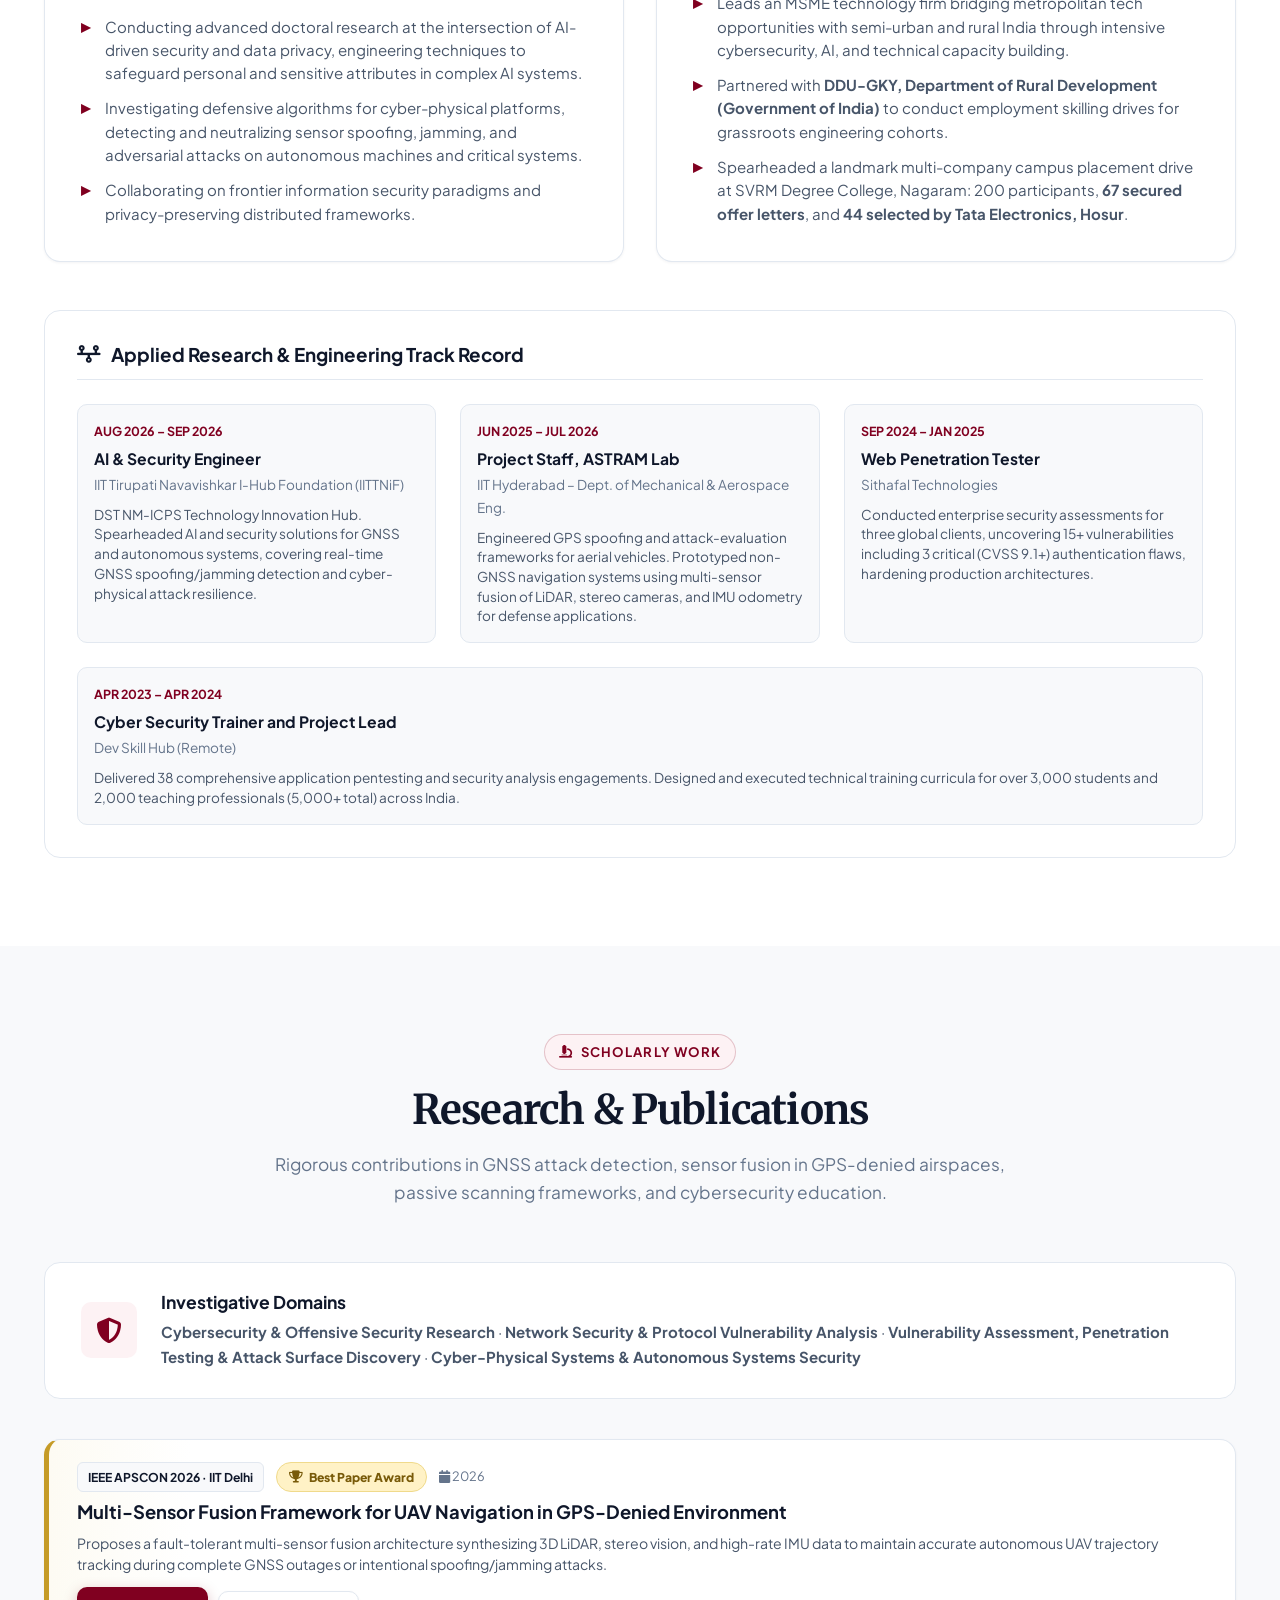
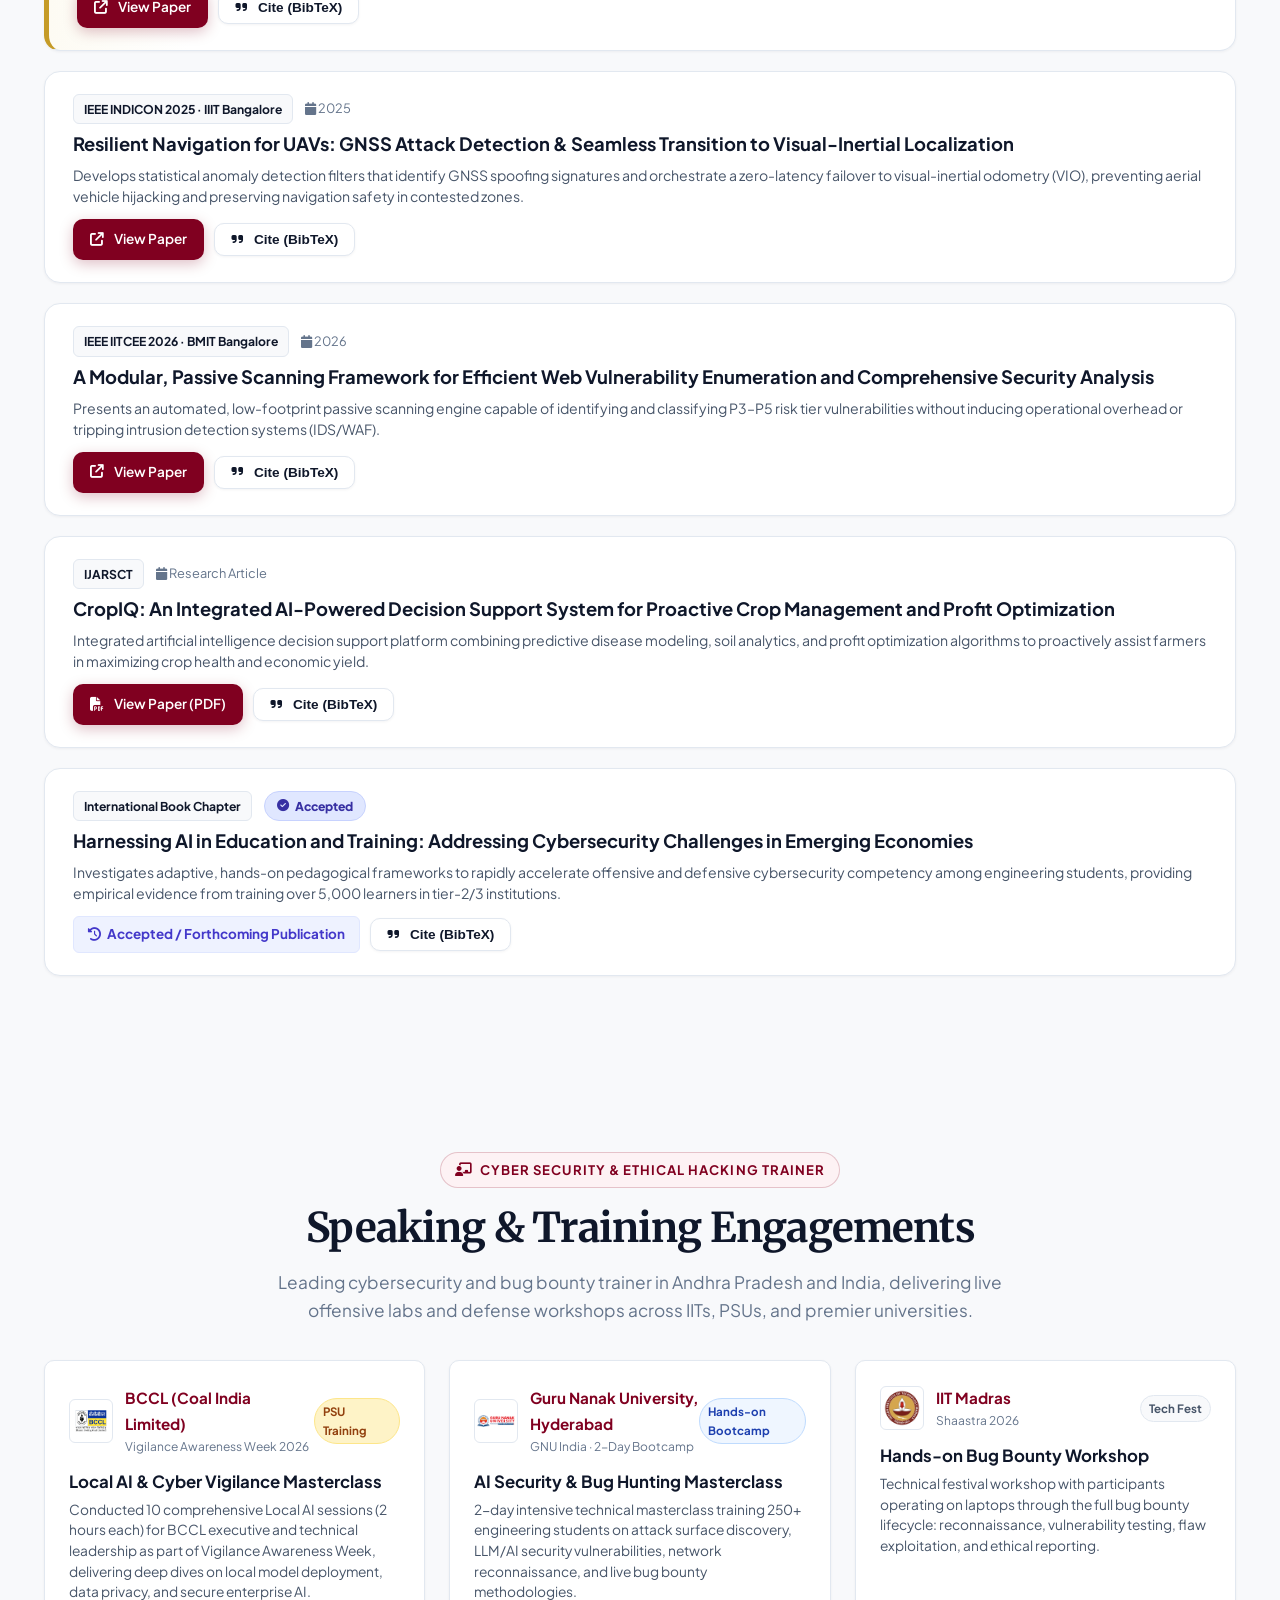
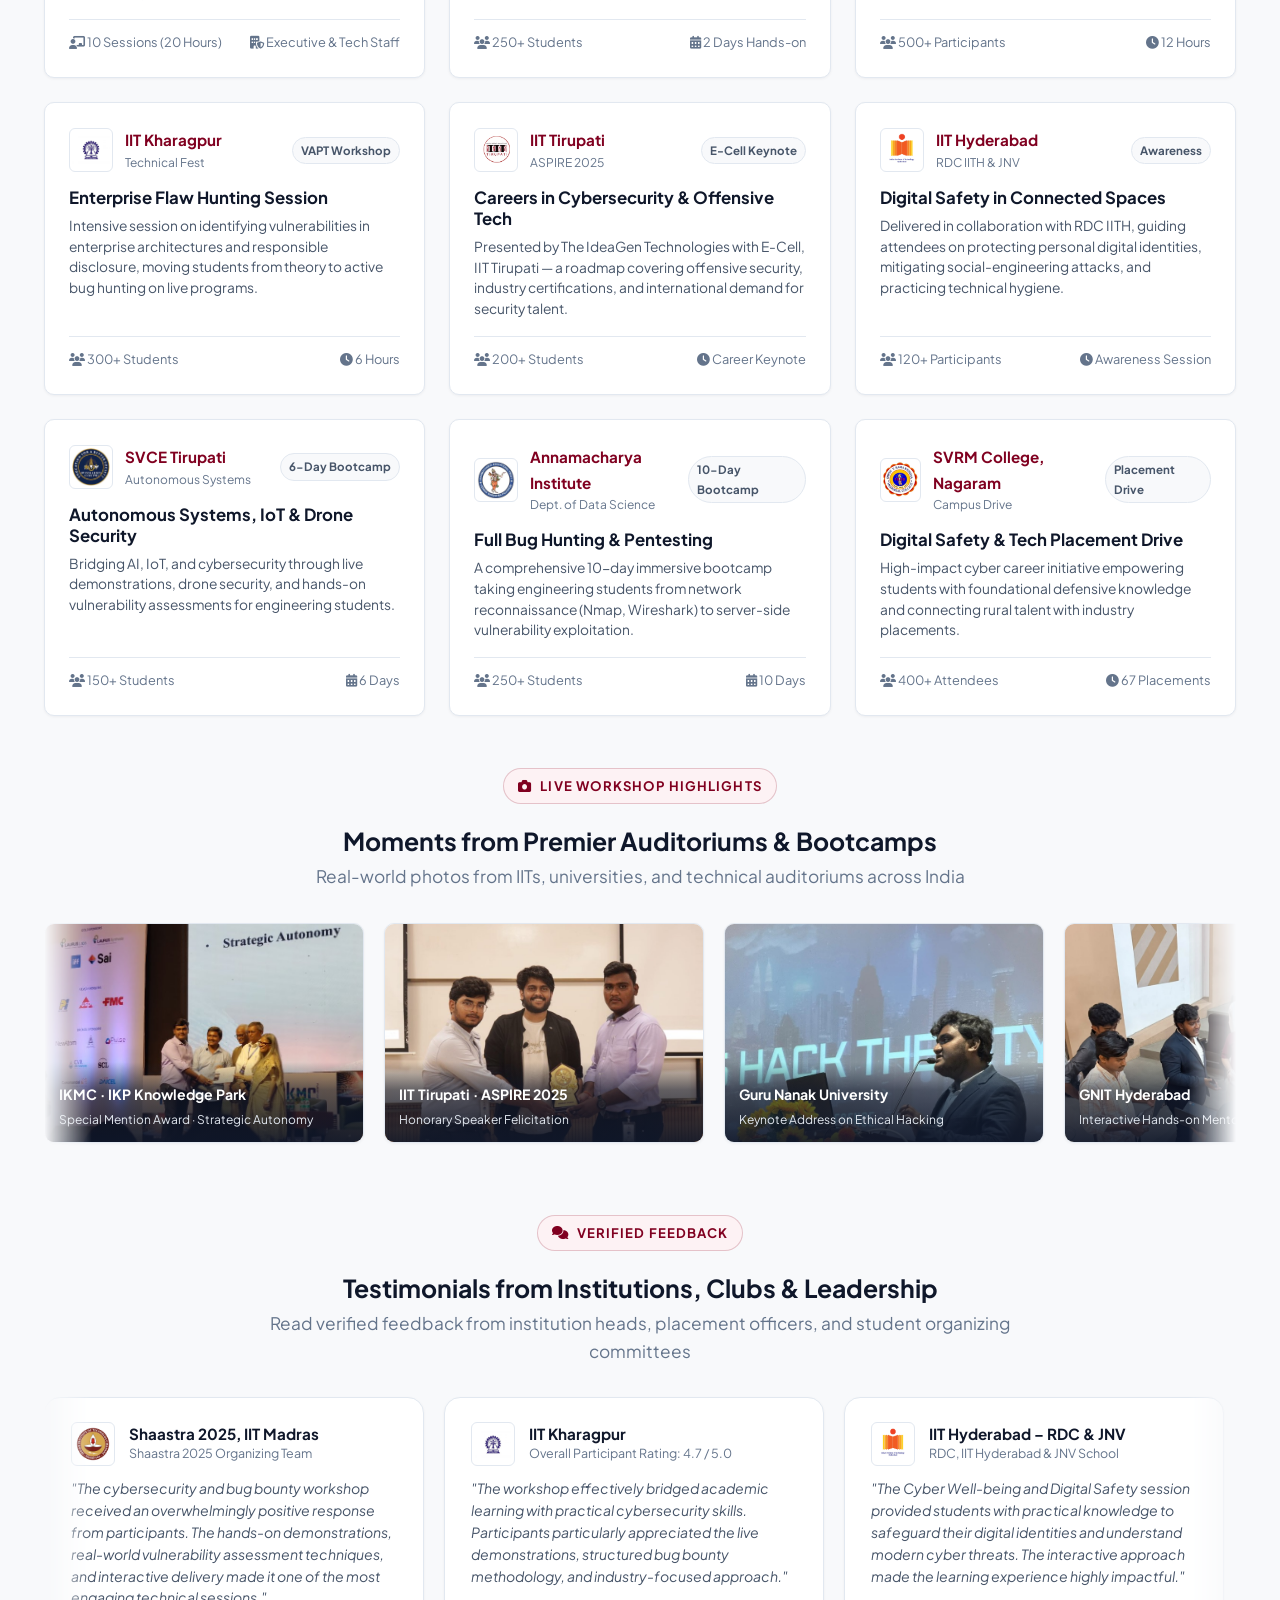
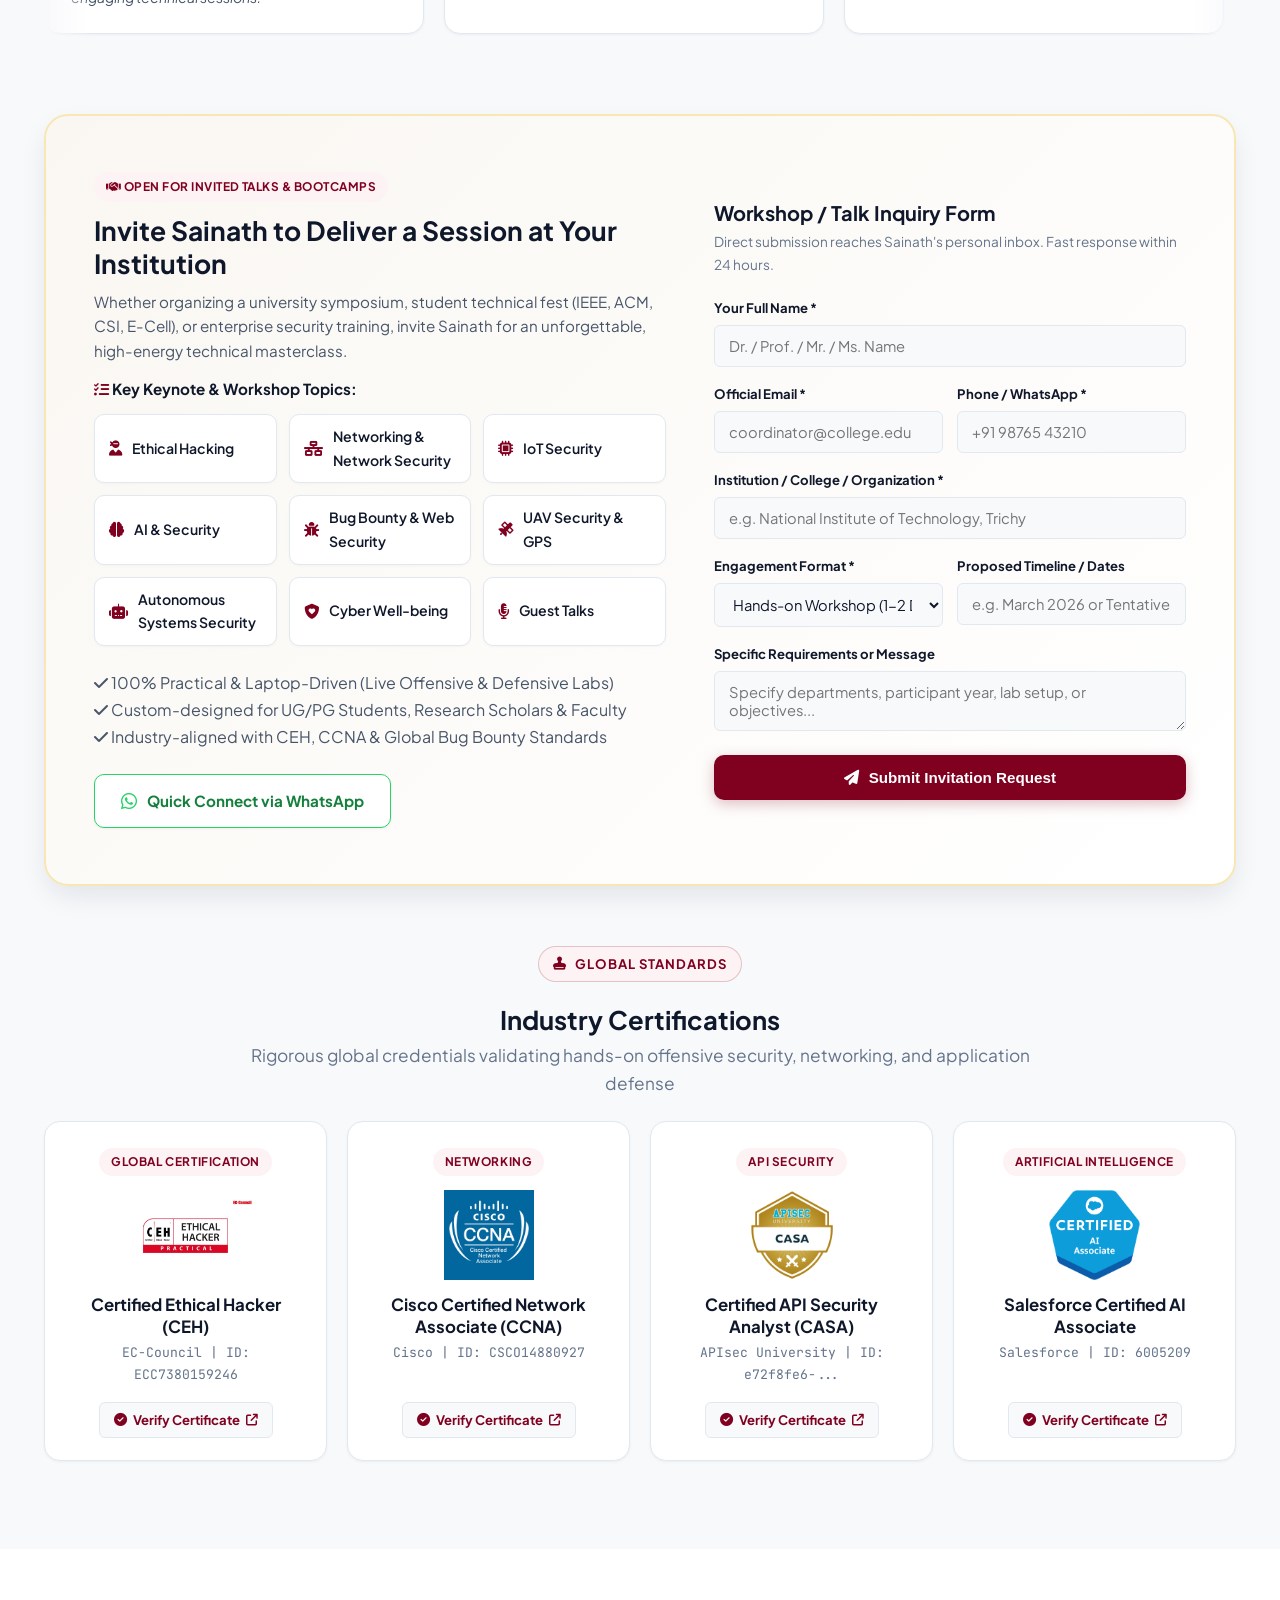
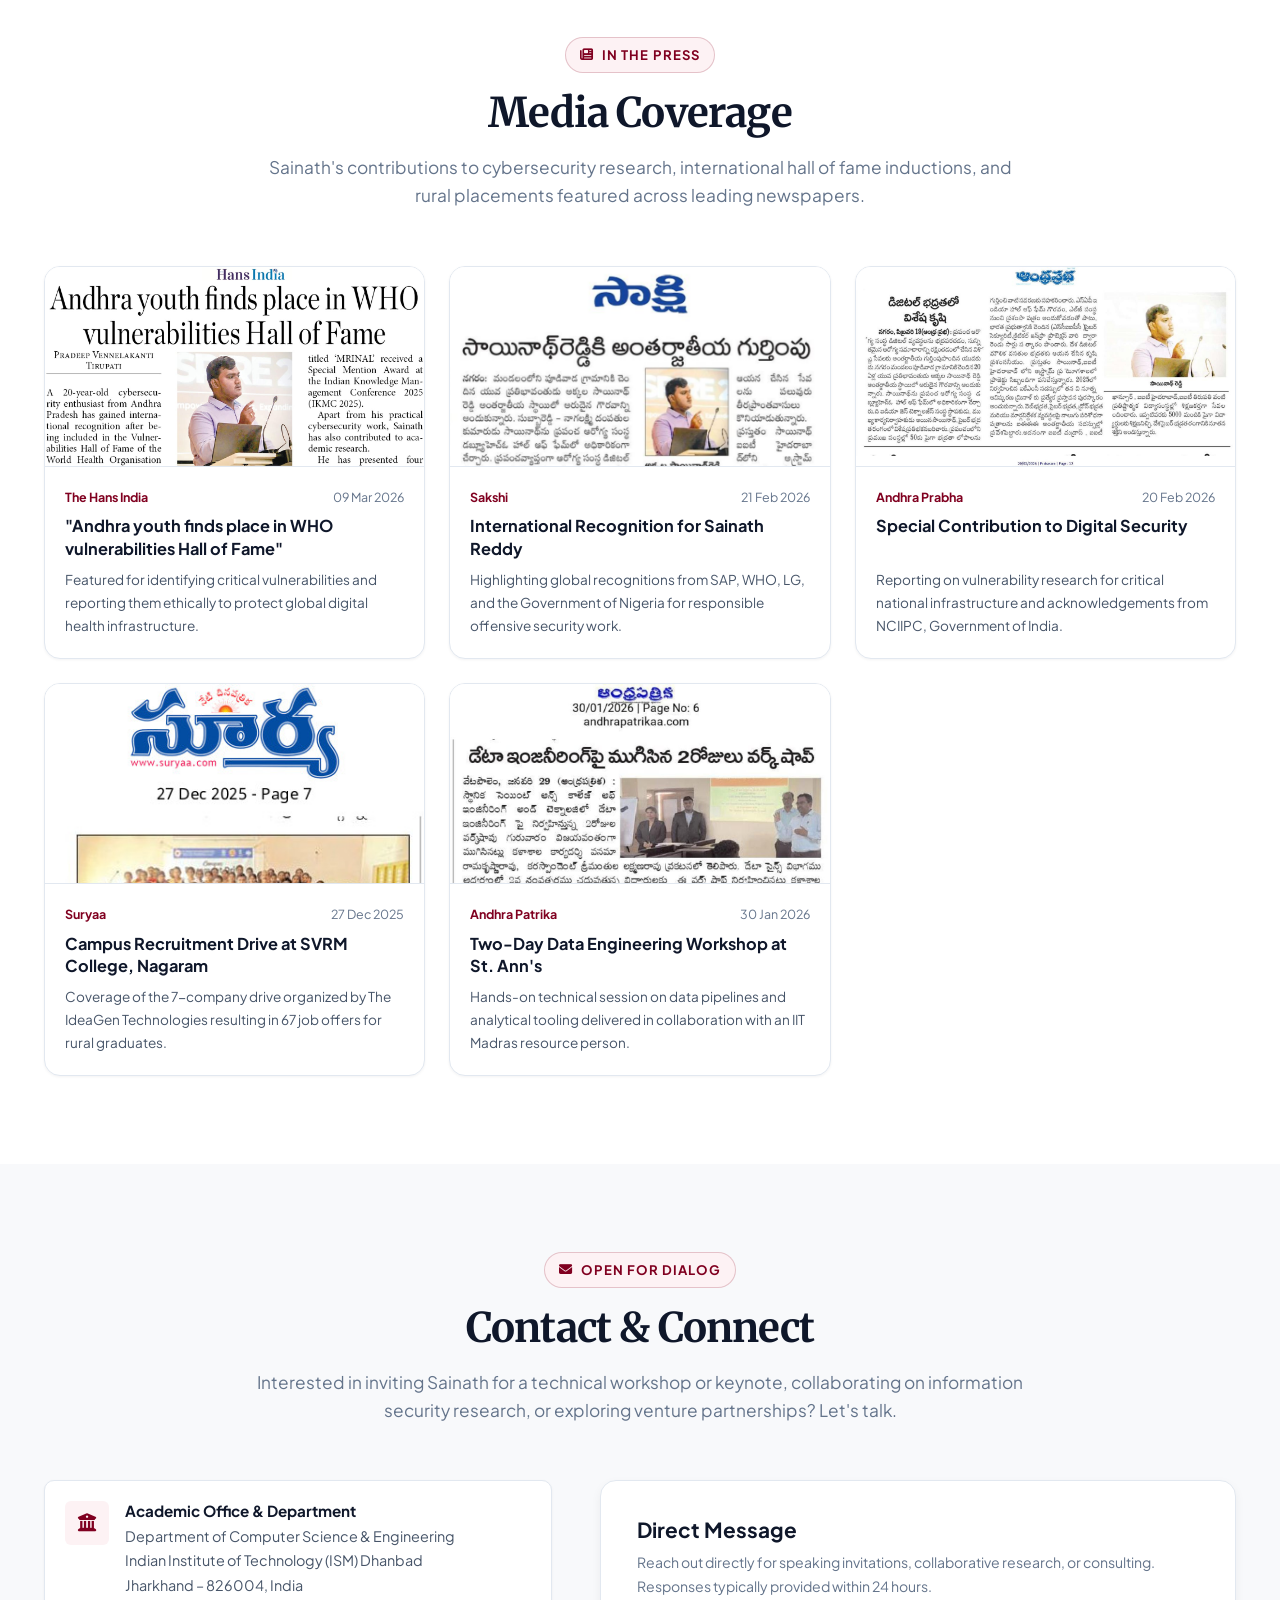
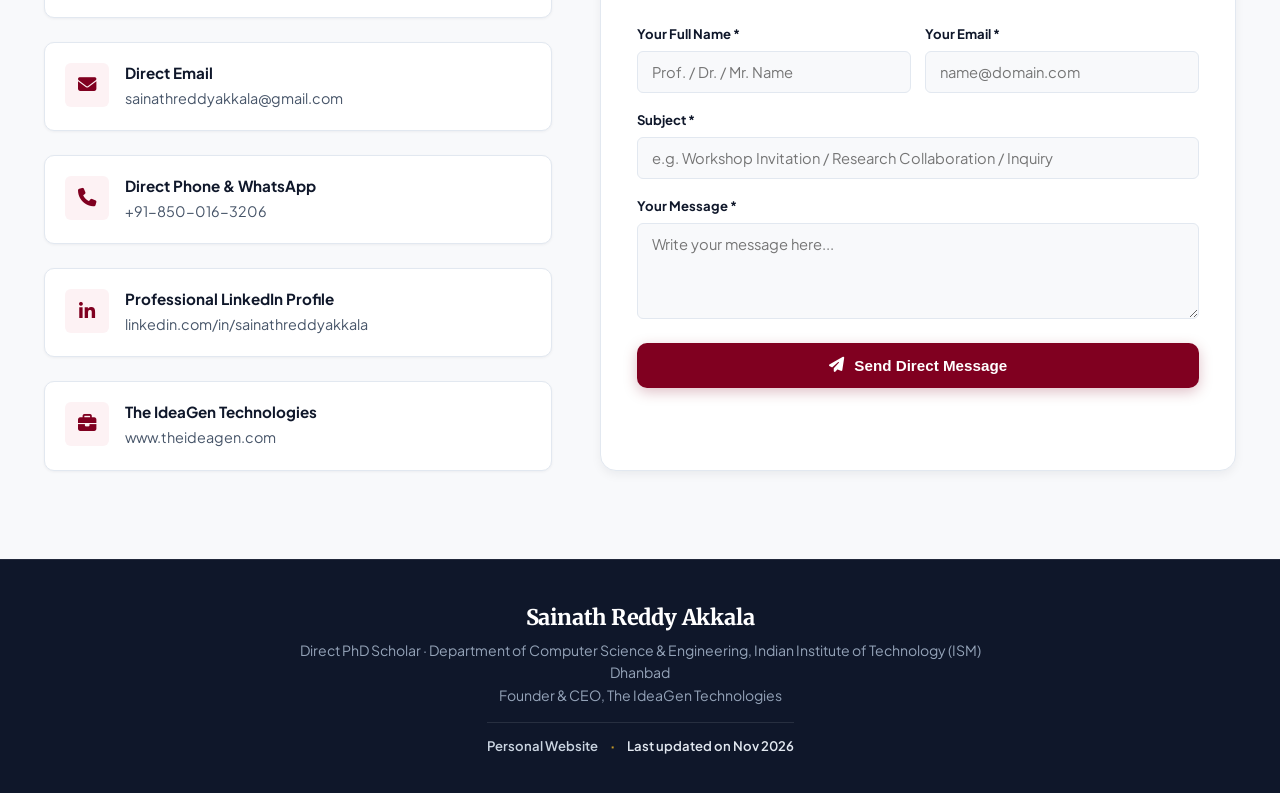
==== commit cd797c93: "fix(mobile): complete mobile responsiveness polish, zero edge overflows, 2x2 stats, and clean timeli" ====
--- a/index.html
+++ b/index.html
@@ -3,6 +3,9 @@
 <head>
   <meta charset="UTF-8">
   <meta name="viewport" content="width=device-width, initial-scale=1.0">
+  <!-- Google Search Console Verification -->
+  <meta name="google-site-verification" content="google32de64919c8ce505">
+  
   <!-- Primary Page Title (Optimized for Brand Authority & Target Regional/National Search Queries) -->
   <title>Sainath Reddy Akkala | Best Cyber Security & Ethical Hacking Trainer in Andhra Pradesh & India · Direct PhD Scholar, IIT (ISM) Dhanbad</title>
   
@@ -54,7 +57,7 @@
   <link rel="stylesheet" href="https://cdnjs.cloudflare.com/ajax/libs/font-awesome/6.5.1/css/all.min.css">
 
   <!-- Stylesheet -->
-  <link rel="stylesheet" href="assets/css/style.css?v=20261125_04">
+  <link rel="stylesheet" href="assets/css/style.css?v=20261125_06">
 
   <!-- Comprehensive Schema.org Linked Data Graph (for Google Knowledge Graph & Google AI Overviews) -->
   <script type="application/ld+json">
@@ -1994,6 +1997,6 @@
   </div>
 
   <!-- JavaScript -->
-  <script src="assets/js/main.js?v=20261125_04"></script>
+  <script src="assets/js/main.js?v=20261125_05"></script>
 </body>
 </html>  
--- a/assets/css/style.css
+++ b/assets/css/style.css
@@ -2938,3 +2938,285 @@
   border-radius: var(--radius-sm);
   transition: all var(--transition-fast);
 }
+
+/* ==========================================================================
+   COMPREHENSIVE MOBILE-FIRST RESTRUCTURING & RESPONSIVE POLISH (<= 768px & <= 480px)
+   ========================================================================== */
+
+/* Prevent accidental horizontal overflow globally */
+html, body {
+  overflow-x: hidden !important;
+  max-width: 100vw;
+}
+
+@media (max-width: 768px) {
+  /* Section Spacing & Containers */
+  .section {
+    padding: 48px 0;
+    scroll-margin-top: 70px;
+  }
+
+  .container {
+    padding-left: 18px;
+    padding-right: 18px;
+  }
+
+  /* Form Elements Font Size - Prevents iOS Safari Auto-Zoom */
+  .form-control,
+  input[type="text"],
+  input[type="email"],
+  input[type="tel"],
+  select.form-control,
+  textarea.form-control {
+    font-size: 16px !important;
+  }
+
+  /* Header & Navigation Polish */
+  .site-header {
+    padding: 12px 0;
+  }
+
+  .nav-menu.mobile-open {
+    top: 68px;
+    padding: 16px 20px 24px;
+    background-color: rgba(255, 255, 255, 0.98);
+    backdrop-filter: blur(16px);
+    -webkit-backdrop-filter: blur(16px);
+    box-shadow: 0 16px 32px rgba(15, 23, 42, 0.12);
+    border-bottom: 2px solid var(--border-light);
+    animation: mobileSlideDown 0.25s ease-out;
+  }
+
+  /* Hero Section Restructuring */
+  .hero-section {
+    padding-top: 24px;
+    padding-bottom: 36px;
+  }
+
+  .hero-grid {
+    gap: 28px;
+  }
+
+  .hero-card {
+    max-width: 320px;
+    margin: 16px auto 20px;
+  }
+
+  /* Keep Hero Floating Badges Perfectly Within the Screen */
+  .badge-top-left {
+    top: -10px;
+    left: 2px;
+    transform: scale(0.92);
+    transform-origin: top left;
+  }
+
+  .badge-bottom-right {
+    bottom: -10px;
+    right: 2px;
+    transform: scale(0.92);
+    transform-origin: bottom right;
+  }
+
+  /* Protect circular green dot in affiliation pill */
+  .hero-affiliation-badge span:first-child {
+    flex-shrink: 0;
+    width: 8px !important;
+    height: 8px !important;
+  }
+
+  .hero-affiliation-badge {
+    font-size: 0.72rem;
+    padding: 5px 12px;
+    gap: 8px;
+  }
+
+  /* Hero Executive Pillar Cards */
+  .hero-executive-pillars {
+    gap: 12px;
+  }
+
+  .pillar-card {
+    padding: 14px 14px;
+    gap: 12px;
+  }
+
+  .pillar-icon {
+    width: 38px;
+    height: 38px;
+    font-size: 1.05rem;
+    flex-shrink: 0;
+  }
+
+  .pillar-title {
+    font-size: 0.94rem;
+    margin-bottom: 3px;
+  }
+
+  .pillar-desc {
+    font-size: 0.81rem;
+    line-height: 1.45;
+  }
+
+  /* Symmetrical Full-Width Action Buttons */
+  .hero-cta-group,
+  .about-action-buttons {
+    display: flex;
+    flex-direction: column;
+    gap: 10px;
+    width: 100%;
+  }
+
+  .hero-cta-group .btn,
+  .about-action-buttons .btn {
+    width: 100%;
+    justify-content: center;
+    padding: 12px 18px;
+  }
+
+  /* About Story & Milestone Timeline Restructuring */
+  .about-story-container {
+    gap: 32px;
+    margin-top: 24px;
+  }
+
+  .about-human-story p {
+    font-size: 0.94rem;
+    line-height: 1.65;
+  }
+
+  /* Mask blue dashed line behind year digits */
+  .axis-year-label {
+    background-color: #FFFFFF;
+    padding: 2px 6px;
+    border-radius: 4px;
+    position: relative;
+    z-index: 2;
+    font-size: 0.96rem;
+    box-shadow: 0 0 0 1px #F1F5F9;
+  }
+
+  .ribbon-timeline-item {
+    grid-template-columns: 46px 1fr;
+    gap: 12px;
+  }
+
+  .ribbon-timeline-track::before {
+    left: 22px;
+  }
+
+  .timeline-ribbon-tag {
+    font-size: 0.78rem;
+    padding: 5px 14px 5px 18px;
+  }
+
+  .scale-card-box {
+    padding: 14px 14px;
+  }
+
+  .scale-card-box p {
+    font-size: 0.82rem;
+    line-height: 1.5;
+  }
+
+  /* Recognitions 4-Stat Row: Responsive 2x2 Grid */
+  .recognition-stats {
+    display: grid !important;
+    grid-template-columns: repeat(2, 1fr) !important;
+    gap: 14px;
+    padding: 18px 14px;
+    margin-bottom: 2.5rem;
+  }
+
+  .recognition-stats .stat-item .number {
+    font-size: 1.85rem;
+  }
+
+  .recognition-stats .stat-item .label {
+    font-size: 0.78rem;
+  }
+
+  /* Reported Vulnerabilities 2-Column Mobile Grid */
+  .logo-card-grid {
+    grid-template-columns: repeat(2, minmax(0, 1fr)) !important;
+    gap: 8px;
+    width: 100%;
+  }
+
+  .entity-logo-card {
+    padding: 8px 8px;
+    gap: 6px;
+    min-width: 0;
+  }
+
+  .entity-logo-card img {
+    width: 22px;
+    height: 22px;
+    flex-shrink: 0;
+  }
+
+  .entity-logo-card span {
+    font-size: 0.74rem;
+    white-space: normal;
+    word-break: break-word;
+    line-height: 1.25;
+  }
+
+  /* Experience Section Card Meta Wrap */
+  .appointment-card {
+    padding: 22px 16px;
+  }
+
+  .card-meta {
+    flex-direction: column !important;
+    gap: 6px !important;
+    align-items: flex-start !important;
+  }
+
+  /* Research Paper Card Padding */
+  .paper-card {
+    padding: 20px 16px;
+  }
+
+  .paper-actions {
+    flex-direction: column;
+    width: 100%;
+    align-items: stretch;
+  }
+
+  .paper-actions .btn {
+    width: 100%;
+    justify-content: center;
+  }
+
+  /* Workshop & Inquiry Form Width Maximization */
+  .workshop-cta-card {
+    padding: 22px 14px !important;
+    border-radius: var(--radius-lg);
+  }
+
+  .contact-form-panel {
+    padding: 22px 14px !important;
+  }
+
+  .dispatch-actions {
+    flex-direction: column !important;
+    gap: 8px;
+  }
+
+  .dispatch-actions .dispatch-btn {
+    width: 100%;
+    justify-content: center;
+    padding: 10px 16px;
+  }
+}
+
+@keyframes mobileSlideDown {
+  from {
+    opacity: 0;
+    transform: translateY(-8px);
+  }
+  to {
+    opacity: 1;
+    transform: translateY(0);
+  }
+}
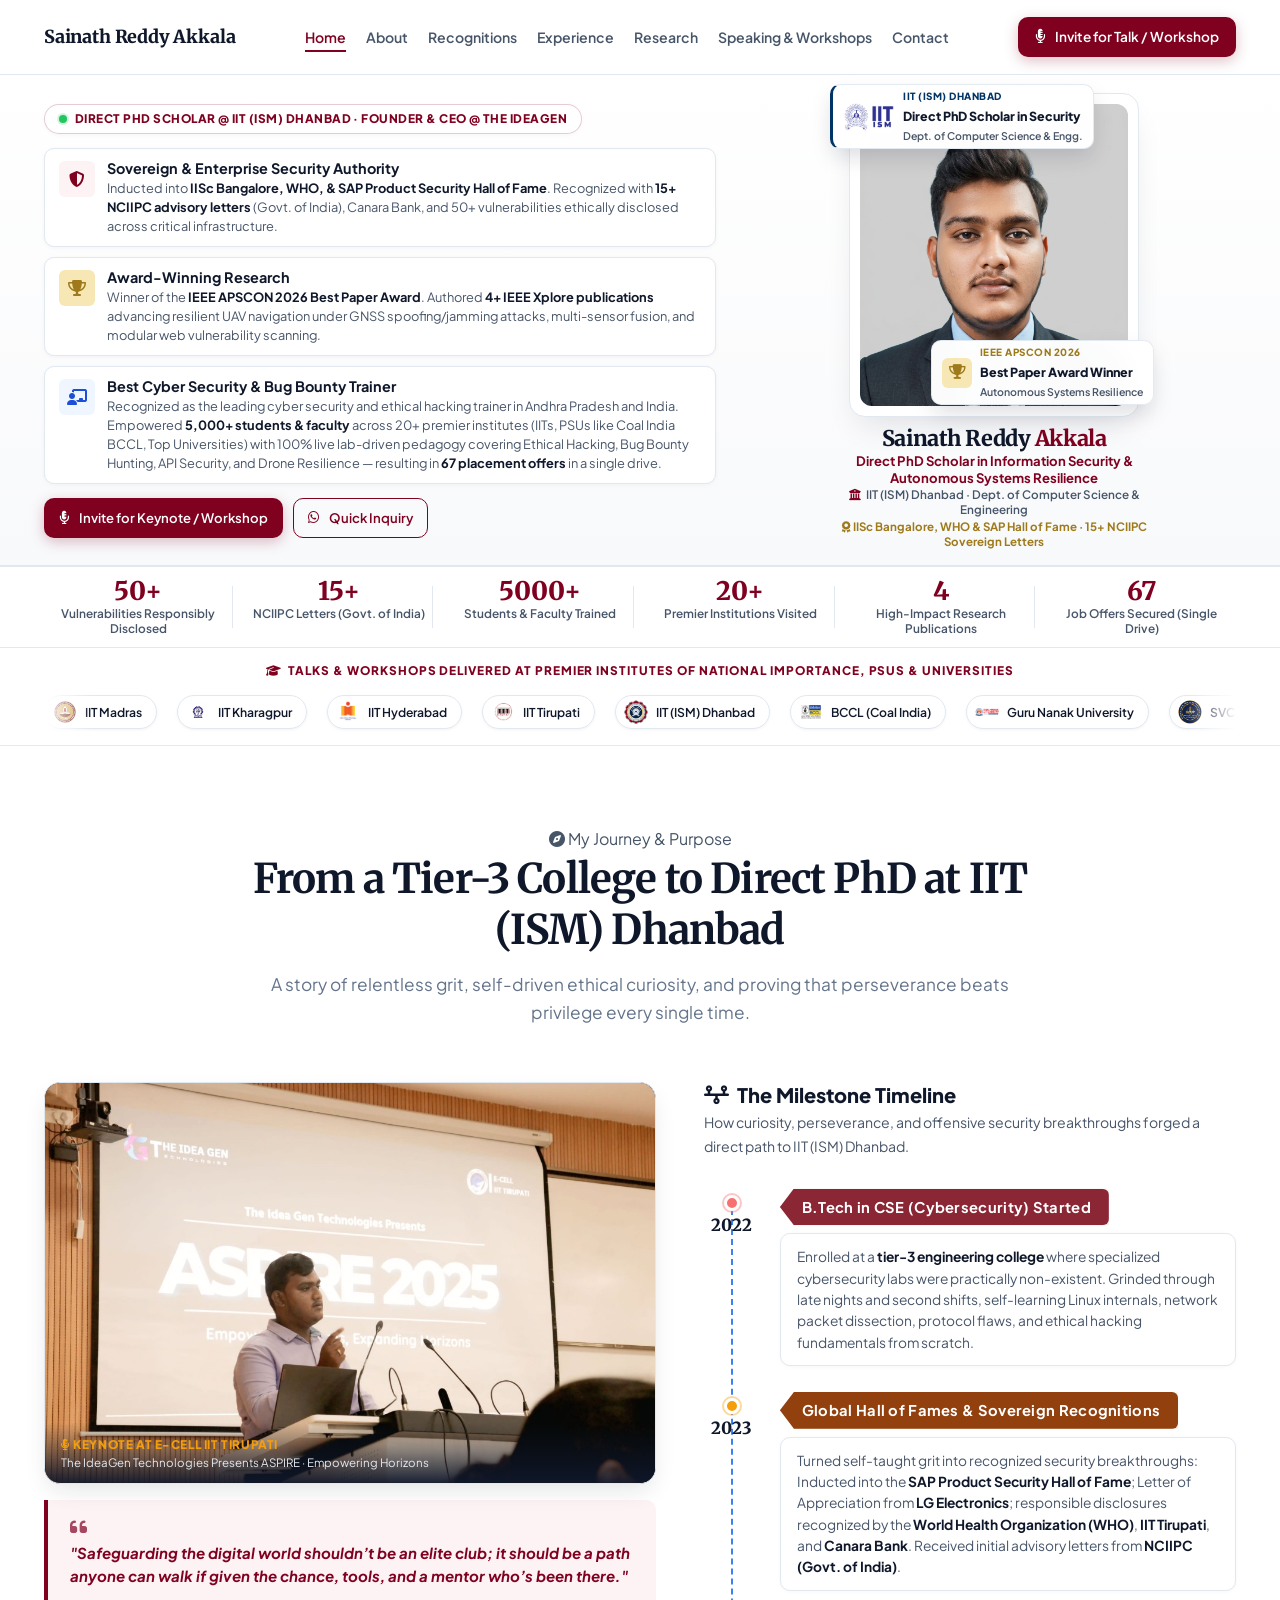
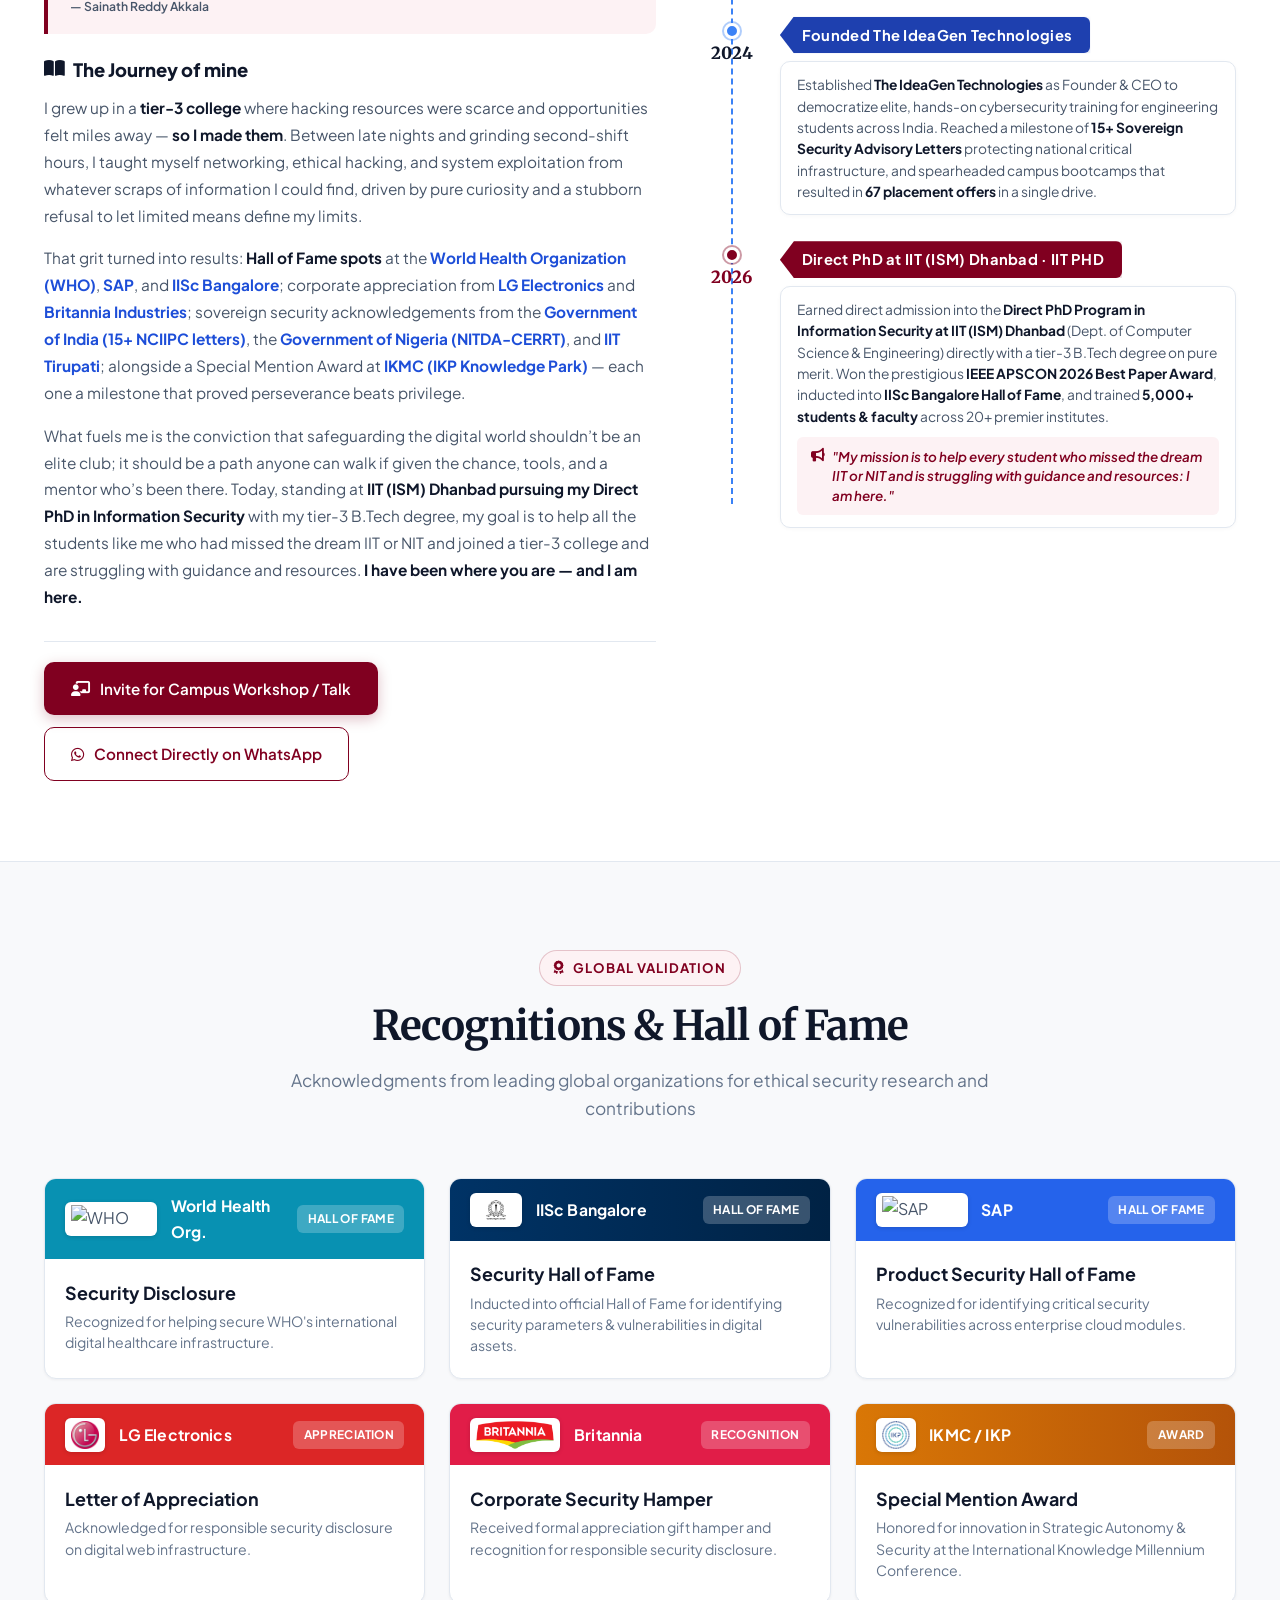
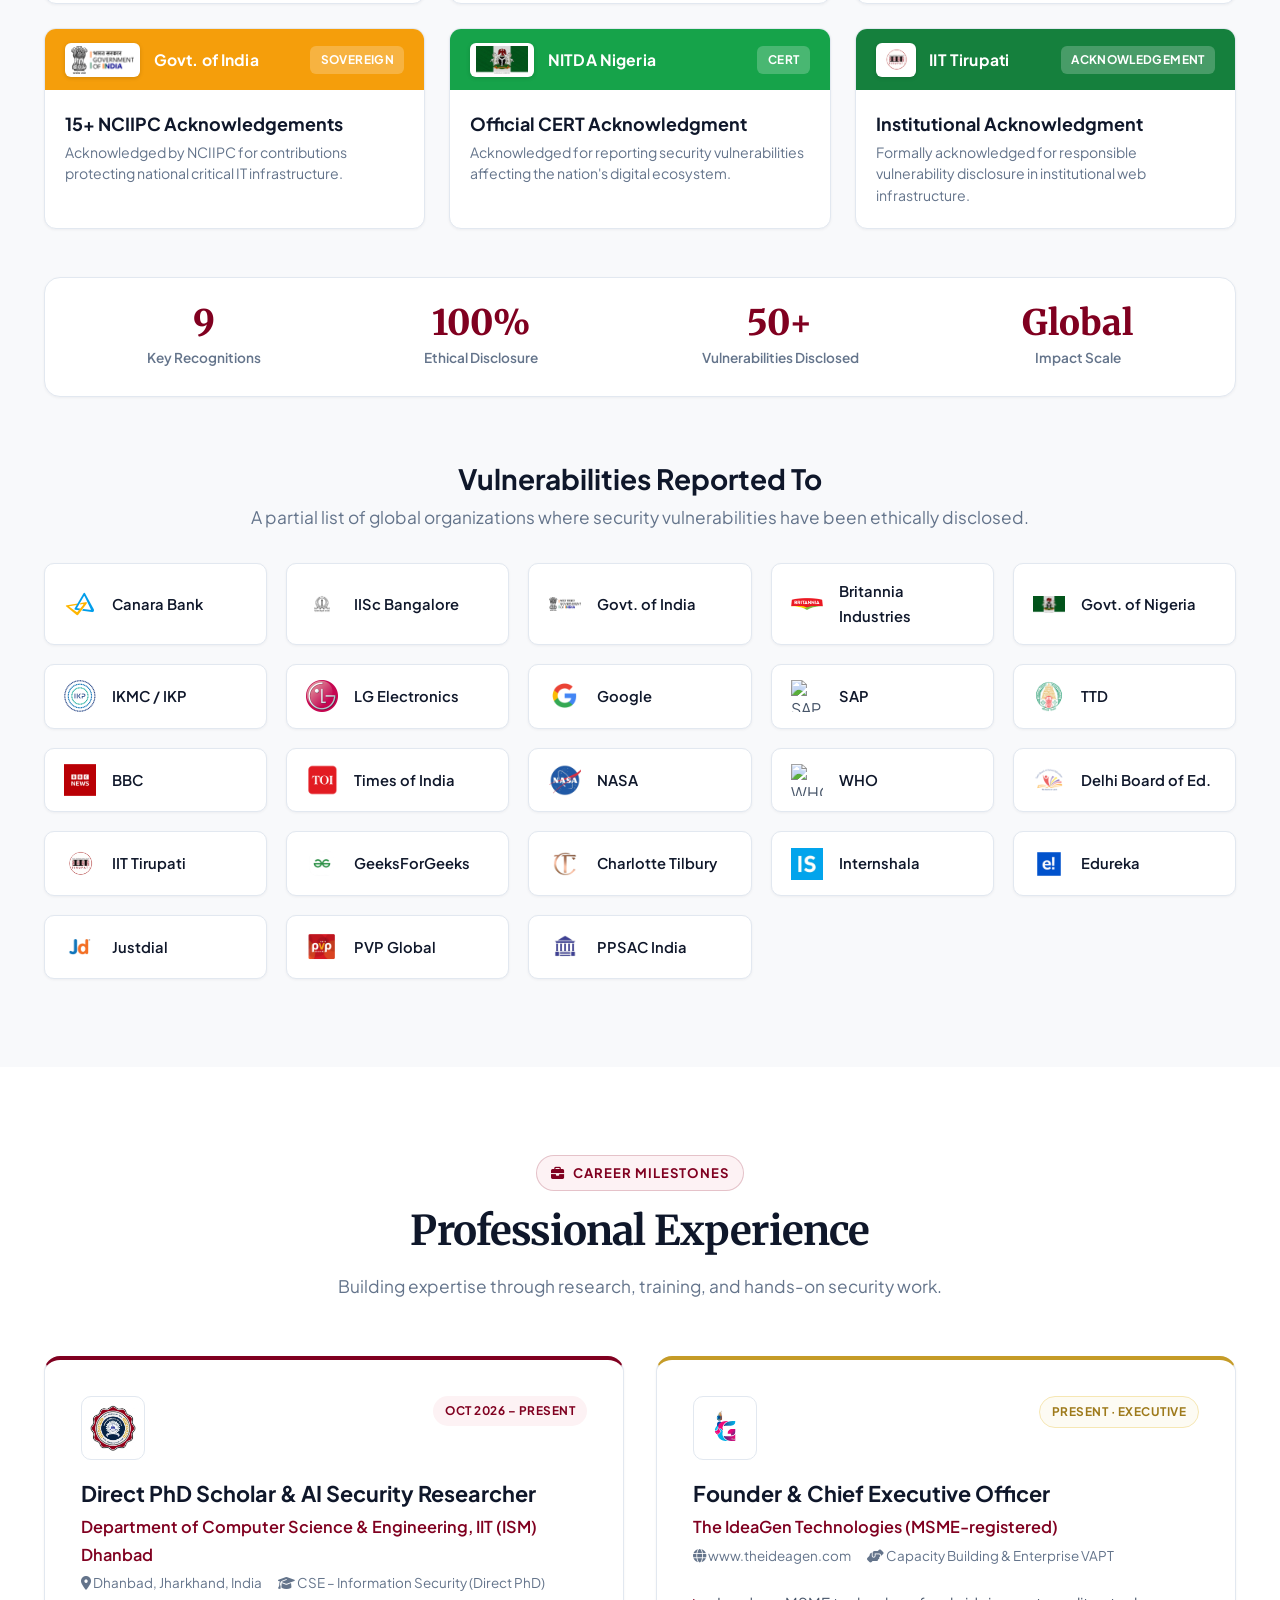
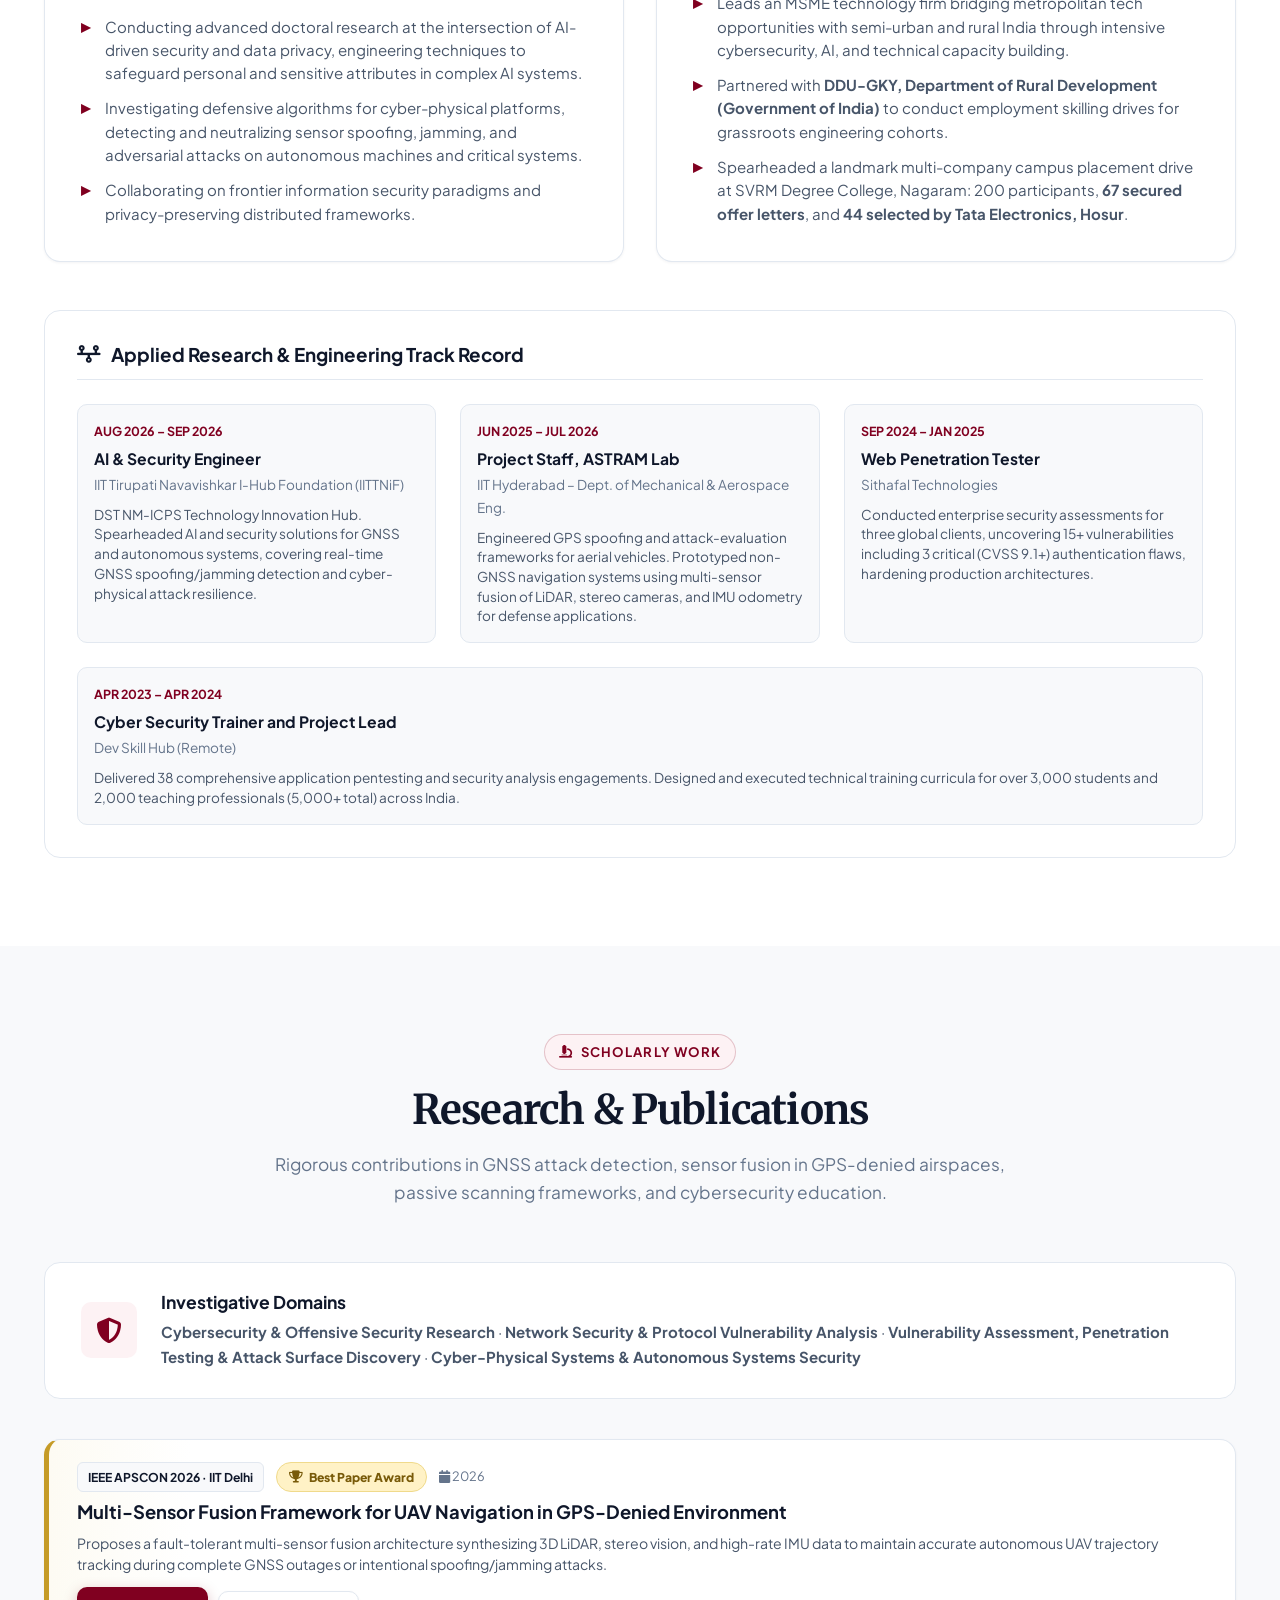
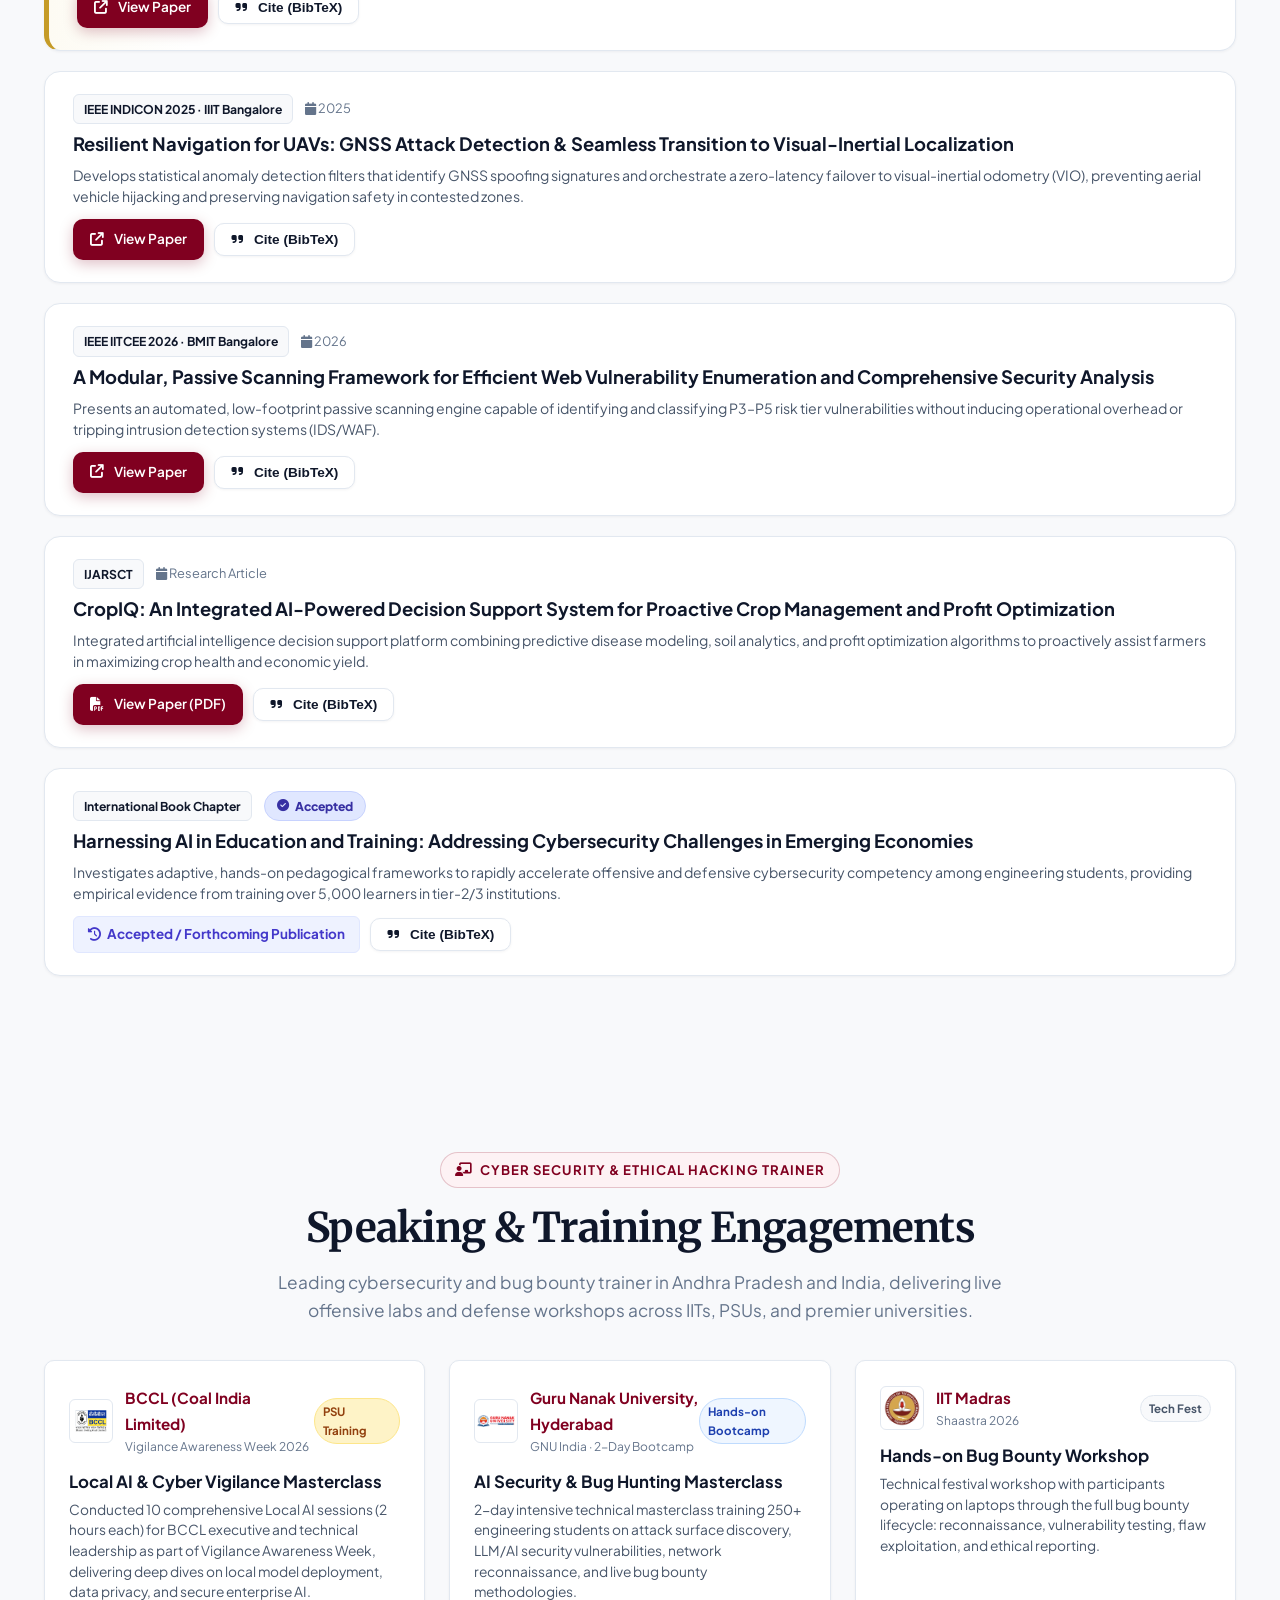
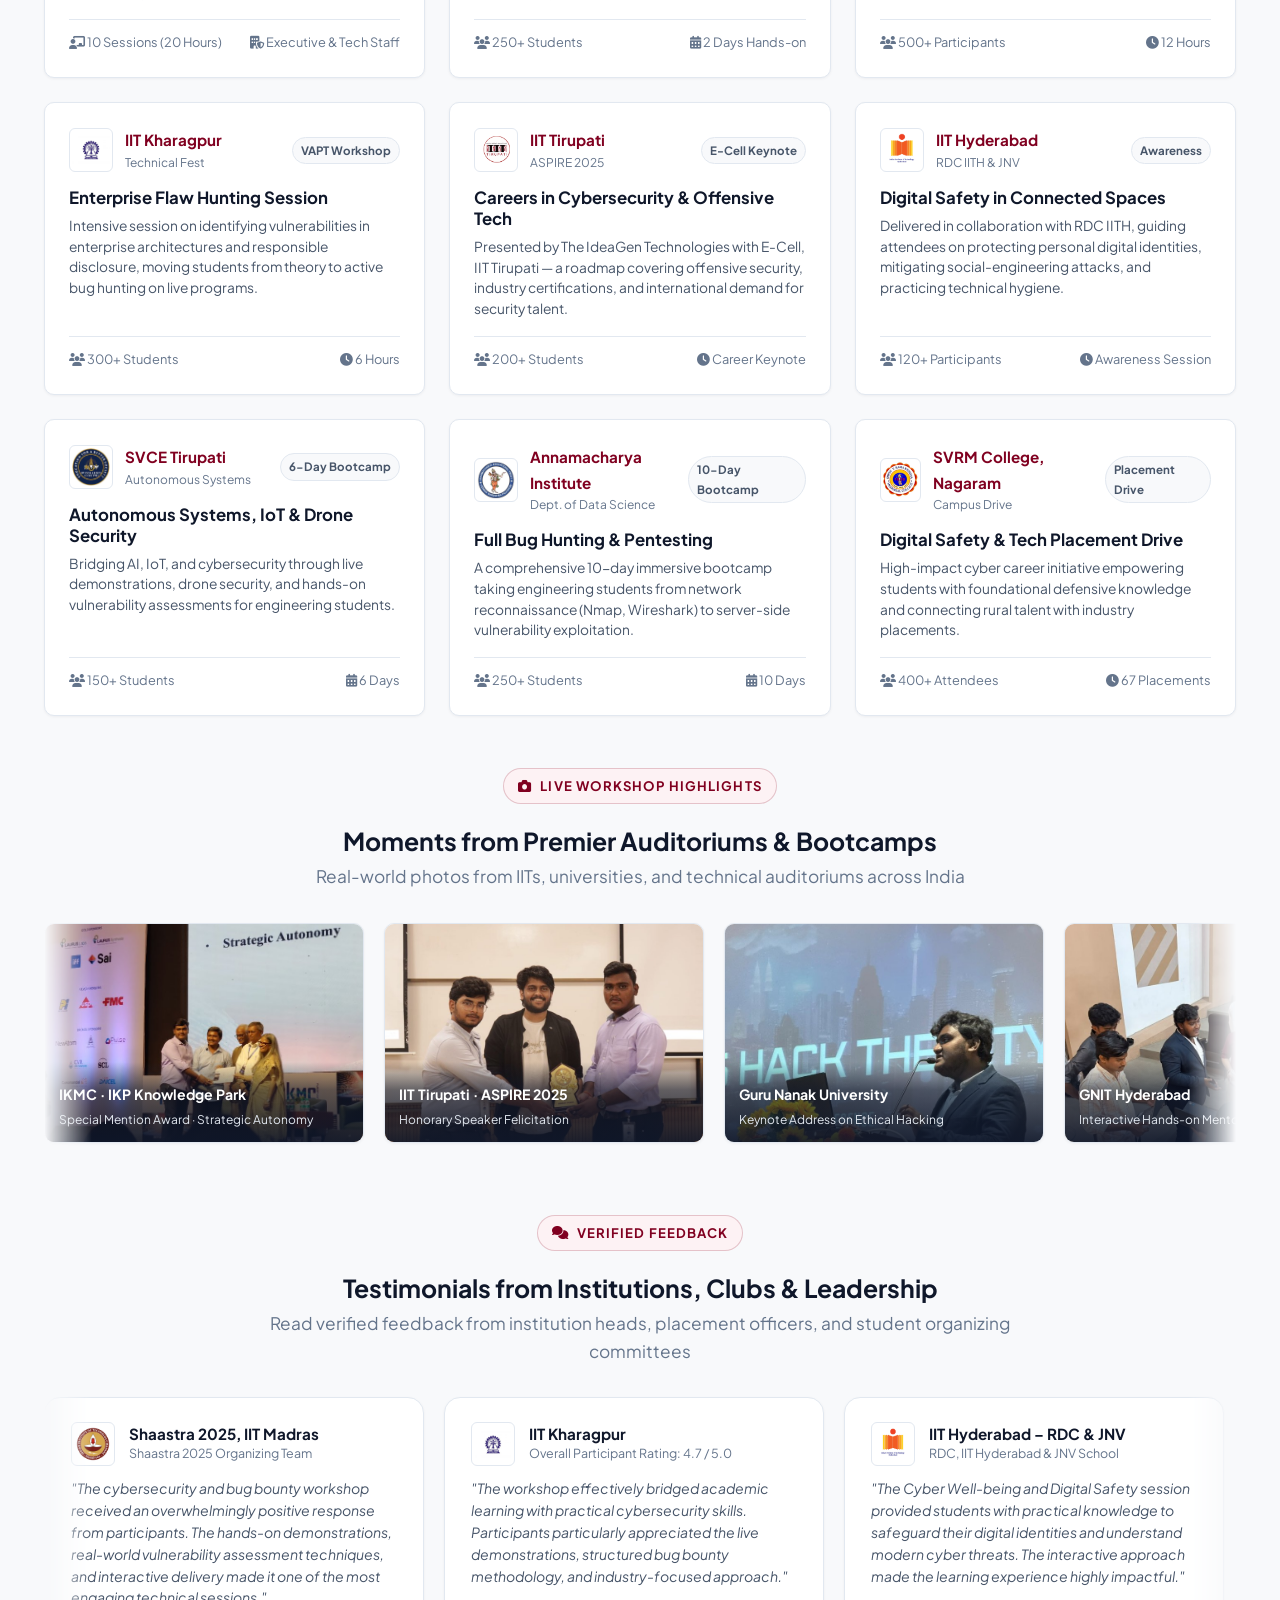
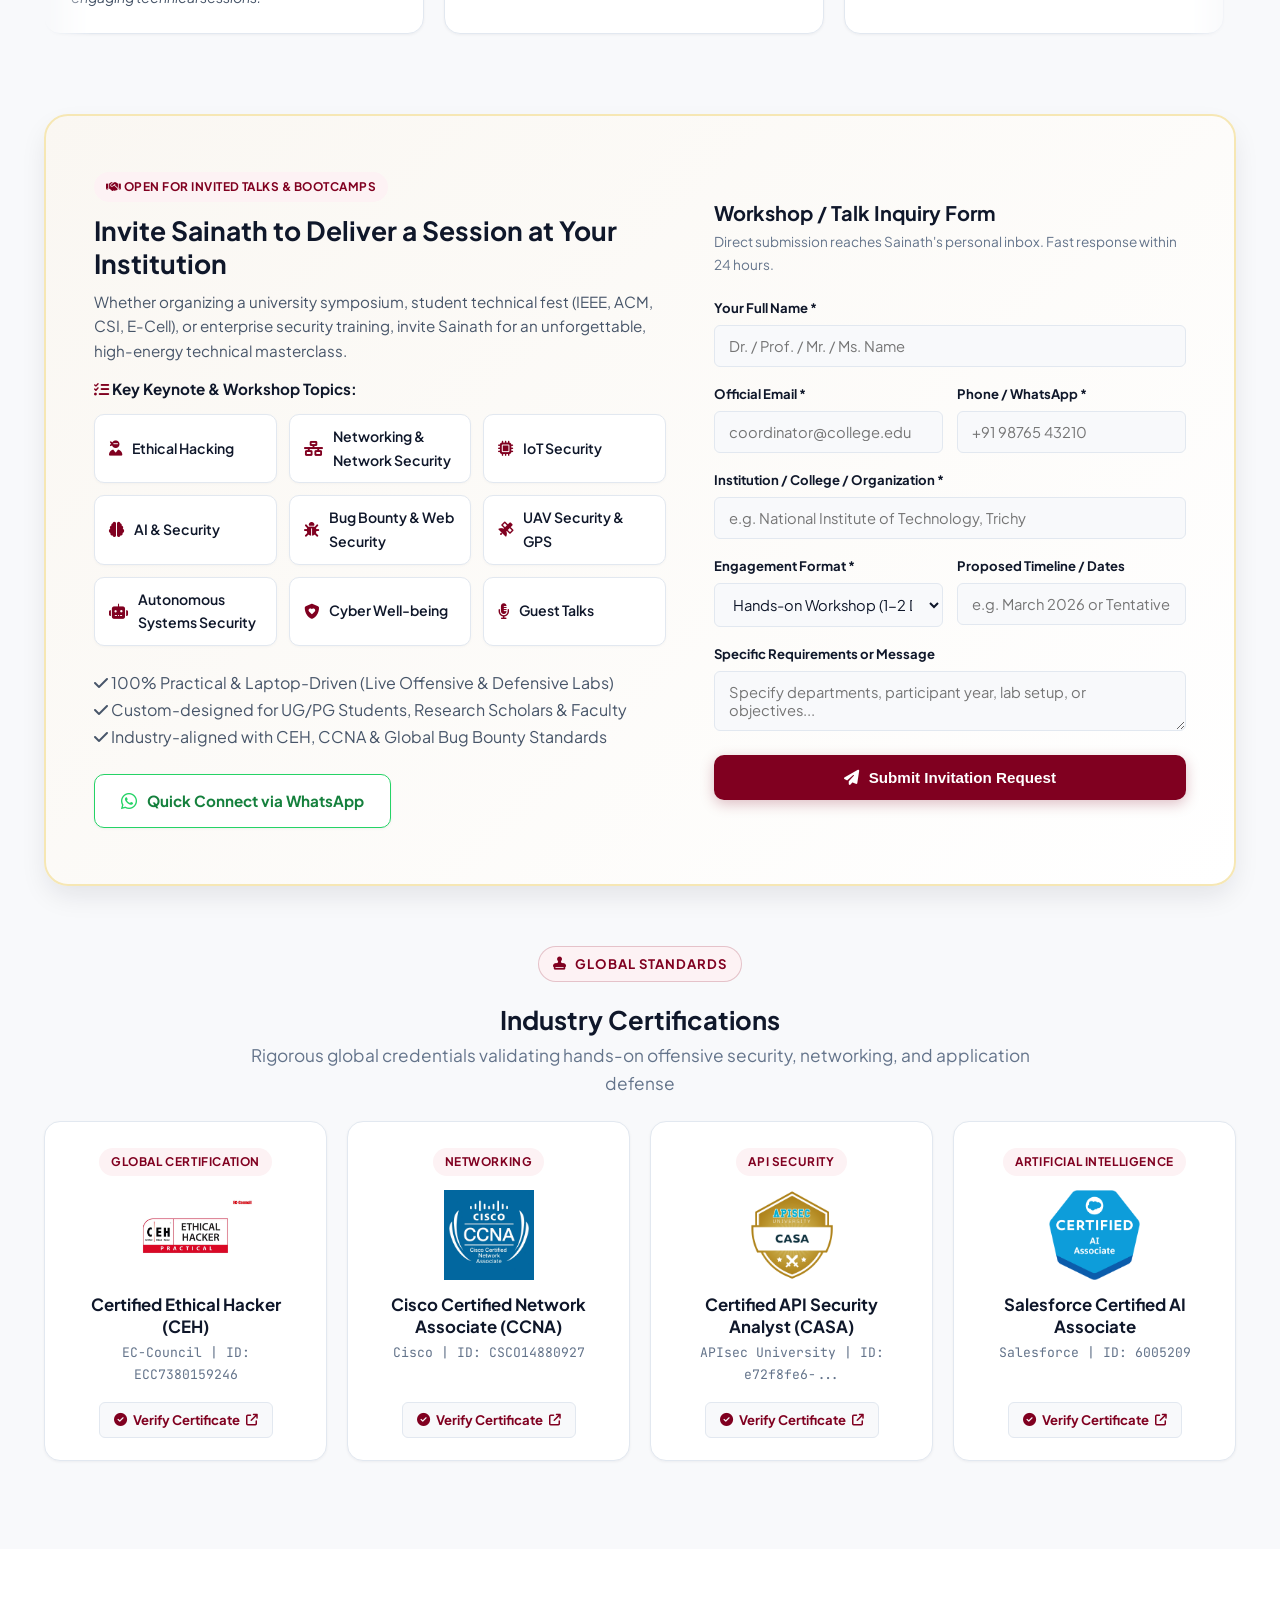
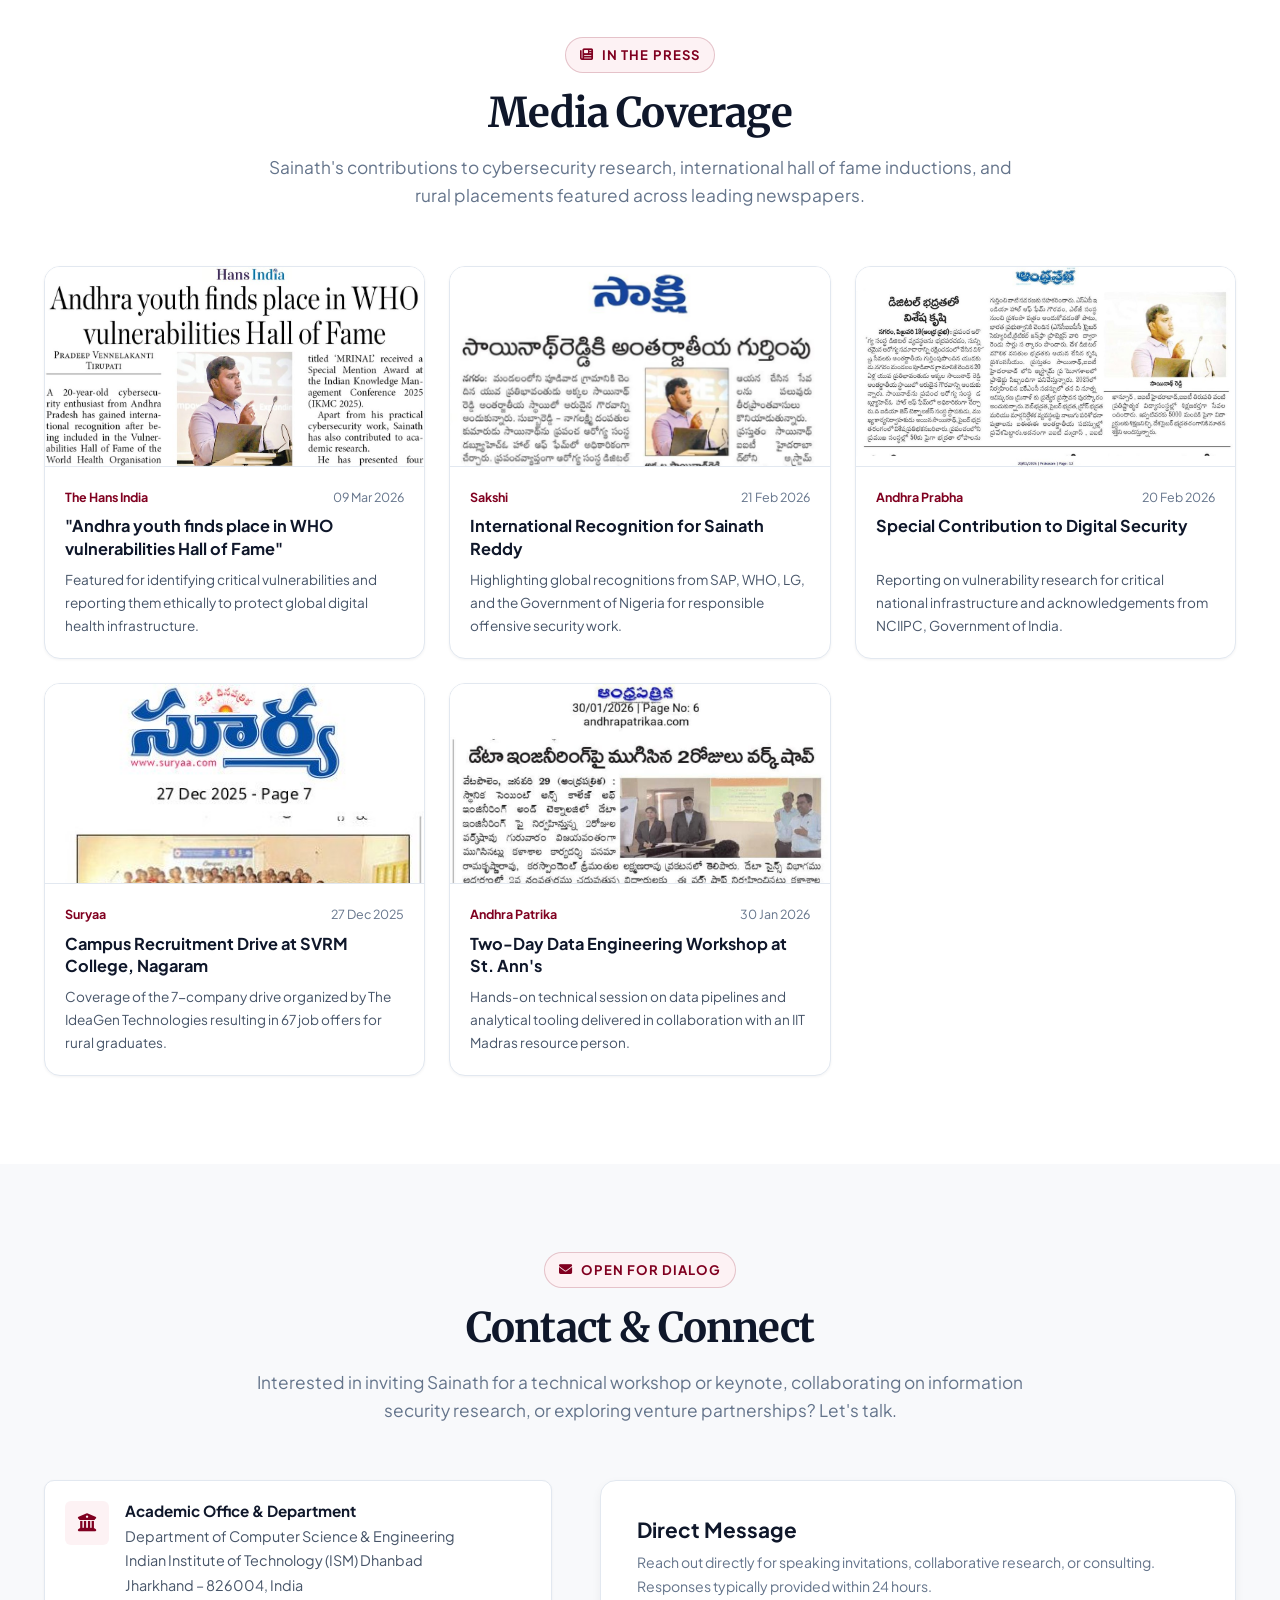
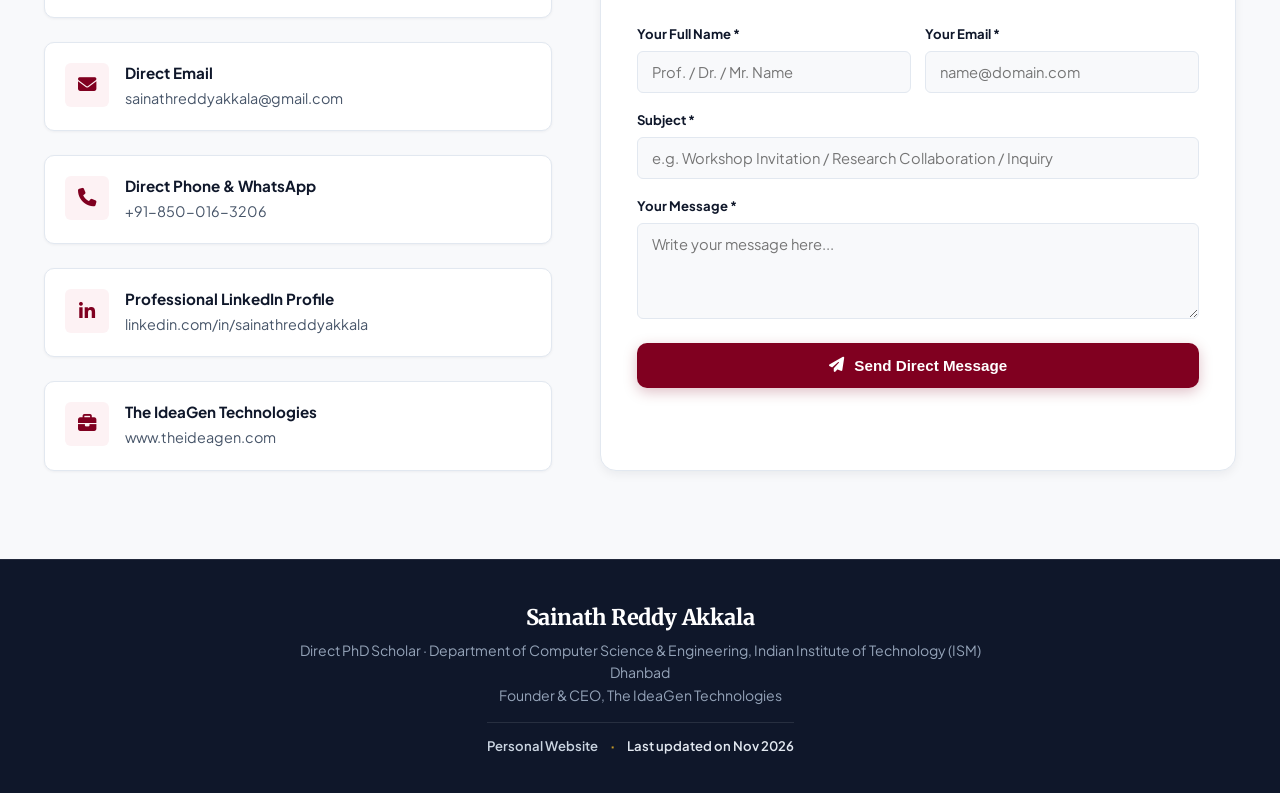
==== commit 153f77d6: "feat(mobile): overhaul mobile layout, 3-per-row grids, single-screen about & research, and 85% image" ====
--- a/index.html
+++ b/index.html
@@ -57,7 +57,7 @@
   <link rel="stylesheet" href="https://cdnjs.cloudflare.com/ajax/libs/font-awesome/6.5.1/css/all.min.css">
 
   <!-- Stylesheet -->
-  <link rel="stylesheet" href="assets/css/style.css?v=20261125_06">
+  <link rel="stylesheet" href="assets/css/style.css?v=20261125_08">
 
   <!-- Comprehensive Schema.org Linked Data Graph (for Google Knowledge Graph & Google AI Overviews) -->
   <script type="application/ld+json">
@@ -297,7 +297,10 @@
 
           <!-- Portrait Image Frame -->
           <div class="hero-image-frame">
-            <img src="assets/images/profile.png" alt="Sainath Reddy Akkala Portrait">
+            <picture>
+              <source srcset="assets/images/profile.webp" type="image/webp">
+              <img src="assets/images/profile.png" alt="Sainath Reddy Akkala Portrait" fetchpriority="high" decoding="async">
+            </picture>
           </div>
 
           <!-- BOTTOM-RIGHT OVERLAY BADGE: IEEE APSCON Best Paper Award -->
@@ -371,101 +374,101 @@
         <div class="marquee-track" style="animation-duration: 32s;">
           <!-- Set 1 -->
           <div class="college-ticker-item">
-            <img src="assets/images/institutions/IIT Madras.jpg" alt="IIT Madras">
+            <img src="assets/images/institutions/IIT Madras.jpg" alt="IIT Madras" loading="lazy" decoding="async">
             <span>IIT Madras</span>
           </div>
           <div class="college-ticker-item">
-            <img src="assets/images/institutions/IIT Kharagapur.jpg" alt="IIT Kharagpur">
+            <img src="assets/images/institutions/IIT Kharagapur.jpg" alt="IIT Kharagpur" loading="lazy" decoding="async">
             <span>IIT Kharagpur</span>
           </div>
           <div class="college-ticker-item">
-            <img src="assets/images/institutions/IIT Hyderabad.png" alt="IIT Hyderabad">
+            <img src="assets/images/institutions/IIT Hyderabad.png" alt="IIT Hyderabad" loading="lazy" decoding="async">
             <span>IIT Hyderabad</span>
           </div>
           <div class="college-ticker-item">
-            <img src="assets/images/institutions/IIT Tirupati.png" alt="IIT Tirupati">
+            <img src="assets/images/institutions/IIT Tirupati.png" alt="IIT Tirupati" loading="lazy" decoding="async">
             <span>IIT Tirupati</span>
           </div>
           <div class="college-ticker-item">
-            <img src="assets/images/institutions/iit_ism_logo.png" alt="IIT (ISM) Dhanbad">
+            <img src="assets/images/institutions/iit_ism_logo.png" alt="IIT (ISM) Dhanbad" loading="lazy" decoding="async">
             <span>IIT (ISM) Dhanbad</span>
           </div>
           <div class="college-ticker-item">
-            <img src="assets/images/institutions/bccl_coal_india.png" alt="BCCL Coal India">
+            <img src="assets/images/institutions/bccl_coal_india.png" alt="BCCL Coal India" loading="lazy" decoding="async">
             <span>BCCL (Coal India)</span>
           </div>
           <div class="college-ticker-item">
-            <img src="assets/images/institutions/guru_nanak_univ.png" alt="Guru Nanak University">
+            <img src="assets/images/institutions/guru_nanak_univ.png" alt="Guru Nanak University" loading="lazy" decoding="async">
             <span>Guru Nanak University</span>
           </div>
           <div class="college-ticker-item">
-            <img src="assets/images/institutions/svce tirupati.jpg" alt="SVCE Tirupati">
+            <img src="assets/images/institutions/svce tirupati.jpg" alt="SVCE Tirupati" loading="lazy" decoding="async">
             <span>SVCE Tirupati</span>
           </div>
           <div class="college-ticker-item">
-            <img src="assets/images/institutions/annamacharya.jpg" alt="Annamacharya Institute">
+            <img src="assets/images/institutions/annamacharya.jpg" alt="Annamacharya Institute" loading="lazy" decoding="async">
             <span>Annamacharya Institute</span>
           </div>
           <div class="college-ticker-item">
-            <img src="assets/images/institutions/svrmclogo.png" alt="SVRM College">
+            <img src="assets/images/institutions/svrmclogo.png" alt="SVRM College" loading="lazy" decoding="async">
             <span>SVRM College</span>
           </div>
           <div class="college-ticker-item">
-            <img src="assets/images/institutions/st anns college.jpg" alt="St. Ann's College">
+            <img src="assets/images/institutions/st anns college.jpg" alt="St. Ann's College" loading="lazy" decoding="async">
             <span>St. Ann's CET</span>
           </div>
           <div class="college-ticker-item">
-            <img src="assets/images/institutions/Ramanamma College.jpg" alt="Ramanamma College">
+            <img src="assets/images/institutions/Ramanamma College.jpg" alt="Ramanamma College" loading="lazy" decoding="async">
             <span>Ramanamma College</span>
           </div>
 
           <!-- Set 2 for seamless loop -->
           <div class="college-ticker-item">
-            <img src="assets/images/institutions/IIT Madras.jpg" alt="IIT Madras">
+            <img src="assets/images/institutions/IIT Madras.jpg" alt="IIT Madras" loading="lazy" decoding="async">
             <span>IIT Madras</span>
           </div>
           <div class="college-ticker-item">
-            <img src="assets/images/institutions/IIT Kharagapur.jpg" alt="IIT Kharagpur">
+            <img src="assets/images/institutions/IIT Kharagapur.jpg" alt="IIT Kharagpur" loading="lazy" decoding="async">
             <span>IIT Kharagpur</span>
           </div>
           <div class="college-ticker-item">
-            <img src="assets/images/institutions/IIT Hyderabad.png" alt="IIT Hyderabad">
+            <img src="assets/images/institutions/IIT Hyderabad.png" alt="IIT Hyderabad" loading="lazy" decoding="async">
             <span>IIT Hyderabad</span>
           </div>
           <div class="college-ticker-item">
-            <img src="assets/images/institutions/IIT Tirupati.png" alt="IIT Tirupati">
+            <img src="assets/images/institutions/IIT Tirupati.png" alt="IIT Tirupati" loading="lazy" decoding="async">
             <span>IIT Tirupati</span>
           </div>
           <div class="college-ticker-item">
-            <img src="assets/images/institutions/iit_ism_logo.png" alt="IIT (ISM) Dhanbad">
+            <img src="assets/images/institutions/iit_ism_logo.png" alt="IIT (ISM) Dhanbad" loading="lazy" decoding="async">
             <span>IIT (ISM) Dhanbad</span>
           </div>
           <div class="college-ticker-item">
-            <img src="assets/images/institutions/bccl_coal_india.png" alt="BCCL Coal India">
+            <img src="assets/images/institutions/bccl_coal_india.png" alt="BCCL Coal India" loading="lazy" decoding="async">
             <span>BCCL (Coal India)</span>
           </div>
           <div class="college-ticker-item">
-            <img src="assets/images/institutions/guru_nanak_univ.png" alt="Guru Nanak University">
+            <img src="assets/images/institutions/guru_nanak_univ.png" alt="Guru Nanak University" loading="lazy" decoding="async">
             <span>Guru Nanak University</span>
           </div>
           <div class="college-ticker-item">
-            <img src="assets/images/institutions/svce tirupati.jpg" alt="SVCE Tirupati">
+            <img src="assets/images/institutions/svce tirupati.jpg" alt="SVCE Tirupati" loading="lazy" decoding="async">
             <span>SVCE Tirupati</span>
           </div>
           <div class="college-ticker-item">
-            <img src="assets/images/institutions/annamacharya.jpg" alt="Annamacharya Institute">
+            <img src="assets/images/institutions/annamacharya.jpg" alt="Annamacharya Institute" loading="lazy" decoding="async">
             <span>Annamacharya Institute</span>
           </div>
           <div class="college-ticker-item">
-            <img src="assets/images/institutions/svrmclogo.png" alt="SVRM College">
+            <img src="assets/images/institutions/svrmclogo.png" alt="SVRM College" loading="lazy" decoding="async">
             <span>SVRM College</span>
           </div>
           <div class="college-ticker-item">
-            <img src="assets/images/institutions/st anns college.jpg" alt="St. Ann's College">
+            <img src="assets/images/institutions/st anns college.jpg" alt="St. Ann's College" loading="lazy" decoding="async">
             <span>St. Ann's CET</span>
           </div>
           <div class="college-ticker-item">
-            <img src="assets/images/institutions/Ramanamma College.jpg" alt="Ramanamma College">
+            <img src="assets/images/institutions/Ramanamma College.jpg" alt="Ramanamma College" loading="lazy" decoding="async">
             <span>Ramanamma College</span>
           </div>
         </div>
@@ -491,7 +494,7 @@
         <div class="about-narrative-column">
           <div class="about-portrait-showcase">
             <div class="about-image-frame">
-              <img src="assets/images/about_me.jpg" alt="Sainath Reddy Akkala Keynote at E-Cell IIT Tirupati" class="about-portrait-img">
+              <img src="assets/images/about_me.jpg" alt="Sainath Reddy Akkala Keynote at E-Cell IIT Tirupati" class="about-portrait-img" loading="lazy" decoding="async">
               <div class="about-image-gradient-caption">
                 <span class="caption-tag"><i class="fa-solid fa-microphone-lines"></i> Keynote at E-Cell IIT Tirupati</span>
                 <span class="caption-sub">The IdeaGen Technologies Presents ASPIRE · Empowering Horizons</span>
@@ -638,7 +641,7 @@
         <div class="recognition-card">
           <div class="card-strap who">
             <div class="strap-left">
-              <div class="card-logo"><img src="https://cdn.simpleicons.org/worldhealthorganization/0891B2" alt="WHO Logo"></div>
+              <div class="card-logo"><img src="https://cdn.simpleicons.org/worldhealthorganization/0891B2" alt="WHO Logo" loading="eager" decoding="async"></div>
               <span class="logo-name">World Health Org.</span>
             </div>
             <span class="card-honor-badge">Hall of Fame</span>
@@ -653,7 +656,7 @@
         <div class="recognition-card">
           <div class="card-strap iisc">
             <div class="strap-left">
-              <div class="card-logo"><img src="assets/images/recog/iisc_bangalore.png" alt="IISc Bangalore Logo"></div>
+              <div class="card-logo"><img src="assets/images/recog/iisc_bangalore.png" alt="IISc Bangalore Logo" loading="eager" decoding="async"></div>
               <span class="logo-name">IISc Bangalore</span>
             </div>
             <span class="card-honor-badge">Hall of Fame</span>
@@ -668,7 +671,7 @@
         <div class="recognition-card">
           <div class="card-strap sap">
             <div class="strap-left">
-              <div class="card-logo"><img src="https://cdn.simpleicons.org/sap/2563EB" alt="SAP Logo"></div>
+              <div class="card-logo"><img src="https://cdn.simpleicons.org/sap/2563EB" alt="SAP Logo" loading="eager" decoding="async"></div>
               <span class="logo-name">SAP</span>
             </div>
             <span class="card-honor-badge">Hall of Fame</span>
@@ -683,7 +686,7 @@
         <div class="recognition-card">
           <div class="card-strap lg">
             <div class="strap-left">
-              <div class="card-logo"><img src="assets/images/recog/lg_electronics.png" alt="LG Logo"></div>
+              <div class="card-logo"><img src="assets/images/recog/lg_electronics.png" alt="LG Logo" loading="eager" decoding="async"></div>
               <span class="logo-name">LG Electronics</span>
             </div>
             <span class="card-honor-badge">Appreciation</span>
@@ -698,7 +701,7 @@
         <div class="recognition-card">
           <div class="card-strap britannia">
             <div class="strap-left">
-              <div class="card-logo"><img src="assets/images/recog/britannia.png" alt="Britannia Logo"></div>
+              <div class="card-logo"><img src="assets/images/recog/britannia.png" alt="Britannia Logo" loading="eager" decoding="async"></div>
               <span class="logo-name">Britannia</span>
             </div>
             <span class="card-honor-badge">Recognition</span>
@@ -713,7 +716,7 @@
         <div class="recognition-card">
           <div class="card-strap ikp">
             <div class="strap-left">
-              <div class="card-logo"><img src="assets/images/recog/ikp.png" alt="IKP Logo"></div>
+              <div class="card-logo"><img src="assets/images/recog/ikp.png" alt="IKP Logo" loading="eager" decoding="async"></div>
               <span class="logo-name">IKMC / IKP</span>
             </div>
             <span class="card-honor-badge">Award</span>
@@ -728,7 +731,7 @@
         <div class="recognition-card">
           <div class="card-strap gov">
             <div class="strap-left">
-              <div class="card-logo"><img src="assets/images/recog/gov_of_india.png" alt="Govt. of India Logo"></div>
+              <div class="card-logo"><img src="assets/images/recog/gov_of_india.png" alt="Govt. of India Logo" loading="eager" decoding="async"></div>
               <span class="logo-name">Govt. of India</span>
             </div>
             <span class="card-honor-badge">Sovereign</span>
@@ -743,7 +746,7 @@
         <div class="recognition-card">
           <div class="card-strap nigeria">
             <div class="strap-left">
-              <div class="card-logo"><img src="assets/images/recog/nigeria_gov.jpg" alt="Govt. of Nigeria Logo"></div>
+              <div class="card-logo"><img src="assets/images/recog/nigeria_gov.jpg" alt="Govt. of Nigeria Logo" loading="eager" decoding="async"></div>
               <span class="logo-name">NITDA Nigeria</span>
             </div>
             <span class="card-honor-badge">CERT</span>
@@ -758,7 +761,7 @@
         <div class="recognition-card">
           <div class="card-strap iittp">
             <div class="strap-left">
-              <div class="card-logo"><img src="assets/images/recog/iit_tirupati.png" alt="IIT Tirupati Logo"></div>
+              <div class="card-logo"><img src="assets/images/recog/iit_tirupati.png" alt="IIT Tirupati Logo" loading="eager" decoding="async"></div>
               <span class="logo-name">IIT Tirupati</span>
             </div>
             <span class="card-honor-badge">Acknowledgement</span>
@@ -784,31 +787,31 @@
         <p class="section-subtitle" style="margin-bottom: 32px; text-align: center;">A partial list of global organizations where security vulnerabilities have been ethically disclosed.</p>
         <div class="logo-card-grid">
           <!-- Newly Listed / Uploaded Entities -->
-          <div class="logo-card"><img src="assets/images/recog/canara_bank.png" alt="Canara Bank"><span>Canara Bank</span></div>
-          <div class="logo-card"><img src="assets/images/recog/iisc_bangalore.png" alt="IISc Bangalore"><span>IISc Bangalore</span></div>
-          <div class="logo-card"><img src="assets/images/recog/gov_of_india.png" alt="Govt. of India"><span>Govt. of India</span></div>
-          <div class="logo-card"><img src="assets/images/recog/britannia.png" alt="Britannia Industries"><span>Britannia Industries</span></div>
-          <div class="logo-card"><img src="assets/images/recog/nigeria_gov.jpg" alt="Govt. of Nigeria"><span>Govt. of Nigeria</span></div>
-          <div class="logo-card"><img src="assets/images/recog/ikp.png" alt="IKMC / IKP"><span>IKMC / IKP</span></div>
-          <div class="logo-card"><img src="assets/images/recog/lg_electronics.png" alt="LG Electronics"><span>LG Electronics</span></div>
+          <div class="logo-card"><img src="assets/images/recog/canara_bank.png" alt="Canara Bank" loading="eager" decoding="async"><span>Canara Bank</span></div>
+          <div class="logo-card"><img src="assets/images/recog/iisc_bangalore.png" alt="IISc Bangalore" loading="eager" decoding="async"><span>IISc Bangalore</span></div>
+          <div class="logo-card"><img src="assets/images/recog/gov_of_india.png" alt="Govt. of India" loading="eager" decoding="async"><span>Govt. of India</span></div>
+          <div class="logo-card"><img src="assets/images/recog/britannia.png" alt="Britannia Industries" loading="eager" decoding="async"><span>Britannia Industries</span></div>
+          <div class="logo-card"><img src="assets/images/recog/nigeria_gov.jpg" alt="Govt. of Nigeria" loading="eager" decoding="async"><span>Govt. of Nigeria</span></div>
+          <div class="logo-card"><img src="assets/images/recog/ikp.png" alt="IKMC / IKP" loading="eager" decoding="async"><span>IKMC / IKP</span></div>
+          <div class="logo-card"><img src="assets/images/recog/lg_electronics.png" alt="LG Electronics" loading="eager" decoding="async"><span>LG Electronics</span></div>
 
           <!-- Reference Site Entities -->
-          <div class="logo-card"><img src="https://heroic-biscochitos-476c9a.netlify.app/google.png" alt="Google"><span>Google</span></div>
-          <div class="logo-card"><img src="https://cdn.simpleicons.org/sap" alt="SAP"><span>SAP</span></div>
-          <div class="logo-card"><img src="https://heroic-biscochitos-476c9a.netlify.app/ttd.png" alt="TTD"><span>TTD</span></div>
-          <div class="logo-card"><img src="https://heroic-biscochitos-476c9a.netlify.app/bbc.png" alt="BBC"><span>BBC</span></div>
-          <div class="logo-card"><img src="https://heroic-biscochitos-476c9a.netlify.app/toi.png" alt="Times of India"><span>Times of India</span></div>
-          <div class="logo-card"><img src="https://heroic-biscochitos-476c9a.netlify.app/nasa.png" alt="NASA"><span>NASA</span></div>
-          <div class="logo-card"><img src="https://cdn.simpleicons.org/worldhealthorganization" alt="WHO"><span>WHO</span></div>
-          <div class="logo-card"><img src="https://heroic-biscochitos-476c9a.netlify.app/delhi%20board.png" alt="Delhi Board of Education"><span>Delhi Board of Ed.</span></div>
-          <div class="logo-card"><img src="assets/images/recog/iit_tirupati.png" alt="IIT Tirupati"><span>IIT Tirupati</span></div>
-          <div class="logo-card"><img src="https://heroic-biscochitos-476c9a.netlify.app/Gfg.png" alt="GeeksForGeeks"><span>GeeksForGeeks</span></div>
-          <div class="logo-card"><img src="https://heroic-biscochitos-476c9a.netlify.app/ct.png" alt="Charlotte Tilbury"><span>Charlotte Tilbury</span></div>
-          <div class="logo-card"><img src="https://heroic-biscochitos-476c9a.netlify.app/internshala.png" alt="Internshala"><span>Internshala</span></div>
-          <div class="logo-card"><img src="https://heroic-biscochitos-476c9a.netlify.app/eduraka.png" alt="Edureka"><span>Edureka</span></div>
-          <div class="logo-card"><img src="https://heroic-biscochitos-476c9a.netlify.app/just%20dile.png" alt="Justdial"><span>Justdial</span></div>
-          <div class="logo-card"><img src="https://heroic-biscochitos-476c9a.netlify.app/pvp%20(1).png" alt="PVP Global"><span>PVP Global</span></div>
-          <div class="logo-card"><img src="https://heroic-biscochitos-476c9a.netlify.app/pre%20primary.png" alt="PPSAC India"><span>PPSAC India</span></div>
+          <div class="logo-card"><img src="assets/images/recog/external/google.png" alt="Google" loading="eager" decoding="async"><span>Google</span></div>
+          <div class="logo-card"><img src="https://cdn.simpleicons.org/sap" alt="SAP" loading="eager" decoding="async"><span>SAP</span></div>
+          <div class="logo-card"><img src="assets/images/recog/external/ttd.png" alt="TTD" loading="eager" decoding="async"><span>TTD</span></div>
+          <div class="logo-card"><img src="assets/images/recog/external/bbc.png" alt="BBC" loading="eager" decoding="async"><span>BBC</span></div>
+          <div class="logo-card"><img src="assets/images/recog/external/toi.png" alt="Times of India" loading="eager" decoding="async"><span>Times of India</span></div>
+          <div class="logo-card"><img src="assets/images/recog/external/nasa.png" alt="NASA" loading="eager" decoding="async"><span>NASA</span></div>
+          <div class="logo-card"><img src="https://cdn.simpleicons.org/worldhealthorganization" alt="WHO" loading="eager" decoding="async"><span>WHO</span></div>
+          <div class="logo-card"><img src="assets/images/recog/external/delhi_board.png" alt="Delhi Board of Education" loading="eager" decoding="async"><span>Delhi Board of Ed.</span></div>
+          <div class="logo-card"><img src="assets/images/recog/iit_tirupati.png" alt="IIT Tirupati" loading="eager" decoding="async"><span>IIT Tirupati</span></div>
+          <div class="logo-card"><img src="assets/images/recog/external/gfg.png" alt="GeeksForGeeks" loading="eager" decoding="async"><span>GeeksForGeeks</span></div>
+          <div class="logo-card"><img src="assets/images/recog/external/charlotte_tilbury.png" alt="Charlotte Tilbury" loading="eager" decoding="async"><span>Charlotte Tilbury</span></div>
+          <div class="logo-card"><img src="assets/images/recog/external/internshala.png" alt="Internshala" loading="eager" decoding="async"><span>Internshala</span></div>
+          <div class="logo-card"><img src="assets/images/recog/external/edureka.png" alt="Edureka" loading="eager" decoding="async"><span>Edureka</span></div>
+          <div class="logo-card"><img src="assets/images/recog/external/justdial.png" alt="Justdial" loading="eager" decoding="async"><span>Justdial</span></div>
+          <div class="logo-card"><img src="assets/images/recog/external/pvp_global.png" alt="PVP Global" loading="eager" decoding="async"><span>PVP Global</span></div>
+          <div class="logo-card"><img src="assets/images/recog/external/ppsac_india.png" alt="PPSAC India" loading="eager" decoding="async"><span>PPSAC India</span></div>
         </div>
       </div>
     </div>
@@ -833,7 +836,7 @@
         <div class="appointment-card featured-iit">
           <div class="card-top-header">
             <div class="inst-logo-wrap">
-              <img src="assets/images/institutions/iit_ism_logo.png" alt="IIT (ISM) Dhanbad Crest">
+              <img src="assets/images/institutions/iit_ism_logo.png" alt="IIT (ISM) Dhanbad Crest" loading="lazy" decoding="async">
             </div>
             <span class="role-badge crimson">Oct 2026 – Present</span>
           </div>
@@ -854,7 +857,7 @@
         <div class="appointment-card featured-ideagen">
           <div class="card-top-header">
             <div class="inst-logo-wrap">
-              <img src="assets/images/company/theideagen_logo.svg" alt="The IdeaGen Technologies Logo">
+              <img src="assets/images/company/theideagen_logo.svg" alt="The IdeaGen Technologies Logo" loading="lazy" decoding="async">
             </div>
             <span class="role-badge gold">Present · Executive</span>
           </div>
@@ -1097,7 +1100,7 @@
         <div class="session-card">
           <div class="session-header">
             <div style="display: flex; align-items: center; gap: 12px;">
-              <img src="assets/images/institutions/bccl_coal_india.png" alt="BCCL Coal India Logo" style="width: 44px; height: 44px; object-fit: contain; border-radius: 6px; border: 1px solid var(--border-light); padding: 2px; background: #FFF;">
+              <img src="assets/images/institutions/bccl_coal_india.png" alt="BCCL Coal India Logo" style="width: 44px; height: 44px; object-fit: contain; border-radius: 6px; border: 1px solid var(--border-light); padding: 2px; background: #FFF;" loading="lazy" decoding="async">
               <div>
                 <div class="session-inst">BCCL (Coal India Limited)</div>
                 <div style="font-size: 0.75rem; color: var(--text-muted);">Vigilance Awareness Week 2026</div>
@@ -1119,7 +1122,7 @@
         <div class="session-card">
           <div class="session-header">
             <div style="display: flex; align-items: center; gap: 12px;">
-              <img src="assets/images/institutions/guru_nanak_univ.png" alt="Guru Nanak University Logo" style="width: 44px; height: 44px; object-fit: contain; border-radius: 6px; border: 1px solid var(--border-light); padding: 2px; background: #FFF;">
+              <img src="assets/images/institutions/guru_nanak_univ.png" alt="Guru Nanak University Logo" style="width: 44px; height: 44px; object-fit: contain; border-radius: 6px; border: 1px solid var(--border-light); padding: 2px; background: #FFF;" loading="lazy" decoding="async">
               <div>
                 <div class="session-inst">Guru Nanak University, Hyderabad</div>
                 <div style="font-size: 0.75rem; color: var(--text-muted);">GNU India · 2-Day Bootcamp</div>
@@ -1141,7 +1144,7 @@
         <div class="session-card">
           <div class="session-header">
             <div style="display: flex; align-items: center; gap: 12px;">
-              <img src="assets/images/institutions/IIT Madras.jpg" alt="IIT Madras Logo" style="width: 44px; height: 44px; object-fit: contain; border-radius: 6px; border: 1px solid var(--border-light); padding: 2px; background: #FFF;">
+              <img src="assets/images/institutions/IIT Madras.jpg" alt="IIT Madras Logo" style="width: 44px; height: 44px; object-fit: contain; border-radius: 6px; border: 1px solid var(--border-light); padding: 2px; background: #FFF;" loading="lazy" decoding="async">
               <div>
                 <div class="session-inst">IIT Madras</div>
                 <div style="font-size: 0.75rem; color: var(--text-muted);">Shaastra 2026</div>
@@ -1163,7 +1166,7 @@
         <div class="session-card">
           <div class="session-header">
             <div style="display: flex; align-items: center; gap: 12px;">
-              <img src="assets/images/institutions/IIT Kharagapur.jpg" alt="IIT Kharagpur Logo" style="width: 44px; height: 44px; object-fit: contain; border-radius: 6px; border: 1px solid var(--border-light); padding: 2px; background: #FFF;">
+              <img src="assets/images/institutions/IIT Kharagapur.jpg" alt="IIT Kharagpur Logo" style="width: 44px; height: 44px; object-fit: contain; border-radius: 6px; border: 1px solid var(--border-light); padding: 2px; background: #FFF;" loading="lazy" decoding="async">
               <div>
                 <div class="session-inst">IIT Kharagpur</div>
                 <div style="font-size: 0.75rem; color: var(--text-muted);">Technical Fest</div>
@@ -1185,7 +1188,7 @@
         <div class="session-card">
           <div class="session-header">
             <div style="display: flex; align-items: center; gap: 12px;">
-              <img src="assets/images/institutions/IIT Tirupati.png" alt="IIT Tirupati Logo" style="width: 44px; height: 44px; object-fit: contain; border-radius: 6px; border: 1px solid var(--border-light); padding: 2px; background: #FFF;">
+              <img src="assets/images/institutions/IIT Tirupati.png" alt="IIT Tirupati Logo" style="width: 44px; height: 44px; object-fit: contain; border-radius: 6px; border: 1px solid var(--border-light); padding: 2px; background: #FFF;" loading="lazy" decoding="async">
               <div>
                 <div class="session-inst">IIT Tirupati</div>
                 <div style="font-size: 0.75rem; color: var(--text-muted);">ASPIRE 2025</div>
@@ -1207,7 +1210,7 @@
         <div class="session-card">
           <div class="session-header">
             <div style="display: flex; align-items: center; gap: 12px;">
-              <img src="assets/images/institutions/IIT Hyderabad.png" alt="IIT Hyderabad Logo" style="width: 44px; height: 44px; object-fit: contain; border-radius: 6px; border: 1px solid var(--border-light); padding: 2px; background: #FFF;">
+              <img src="assets/images/institutions/IIT Hyderabad.png" alt="IIT Hyderabad Logo" style="width: 44px; height: 44px; object-fit: contain; border-radius: 6px; border: 1px solid var(--border-light); padding: 2px; background: #FFF;" loading="lazy" decoding="async">
               <div>
                 <div class="session-inst">IIT Hyderabad</div>
                 <div style="font-size: 0.75rem; color: var(--text-muted);">RDC IITH &amp; JNV</div>
@@ -1229,7 +1232,7 @@
         <div class="session-card">
           <div class="session-header">
             <div style="display: flex; align-items: center; gap: 12px;">
-              <img src="assets/images/institutions/svce tirupati.jpg" alt="SVCE Tirupati Logo" style="width: 44px; height: 44px; object-fit: contain; border-radius: 6px; border: 1px solid var(--border-light); padding: 2px; background: #FFF;">
+              <img src="assets/images/institutions/svce tirupati.jpg" alt="SVCE Tirupati Logo" style="width: 44px; height: 44px; object-fit: contain; border-radius: 6px; border: 1px solid var(--border-light); padding: 2px; background: #FFF;" loading="lazy" decoding="async">
               <div>
                 <div class="session-inst">SVCE Tirupati</div>
                 <div style="font-size: 0.75rem; color: var(--text-muted);">Autonomous Systems</div>
@@ -1251,7 +1254,7 @@
         <div class="session-card">
           <div class="session-header">
             <div style="display: flex; align-items: center; gap: 12px;">
-              <img src="assets/images/institutions/annamacharya.jpg" alt="Annamacharya Logo" style="width: 44px; height: 44px; object-fit: contain; border-radius: 6px; border: 1px solid var(--border-light); padding: 2px; background: #FFF;">
+              <img src="assets/images/institutions/annamacharya.jpg" alt="Annamacharya Logo" style="width: 44px; height: 44px; object-fit: contain; border-radius: 6px; border: 1px solid var(--border-light); padding: 2px; background: #FFF;" loading="lazy" decoding="async">
               <div>
                 <div class="session-inst">Annamacharya Institute</div>
                 <div style="font-size: 0.75rem; color: var(--text-muted);">Dept. of Data Science</div>
@@ -1273,7 +1276,7 @@
         <div class="session-card">
           <div class="session-header">
             <div style="display: flex; align-items: center; gap: 12px;">
-              <img src="assets/images/institutions/svrmclogo.png" alt="SVRM College Logo" style="width: 44px; height: 44px; object-fit: contain; border-radius: 6px; border: 1px solid var(--border-light); padding: 2px; background: #FFF;">
+              <img src="assets/images/institutions/svrmclogo.png" alt="SVRM College Logo" style="width: 44px; height: 44px; object-fit: contain; border-radius: 6px; border: 1px solid var(--border-light); padding: 2px; background: #FFF;" loading="lazy" decoding="async">
               <div>
                 <div class="session-inst">SVRM College, Nagaram</div>
                 <div style="font-size: 0.75rem; color: var(--text-muted);">Campus Drive</div>
@@ -1305,118 +1308,118 @@
           <!-- Set 1 -->
           <!-- User Highlighted Additions in Exact Specified Order -->
           <div class="marquee-photo-card lightbox-trigger" data-img="assets/images/workshops/ikmc_ikp.jpg" data-caption="IKMC · IKP Knowledge Park — Special Mention Award for Strategic Autonomy">
-            <img src="assets/images/workshops/ikmc_ikp.jpg" alt="IKMC IKP Knowledge Park Special Mention Award" loading="lazy" style="object-position: center 30%;">
+            <img src="assets/images/workshops/ikmc_ikp.jpg" alt="IKMC IKP Knowledge Park Special Mention Award" loading="lazy" style="object-position: center 30%;" decoding="async">
             <div class="photo-caption"><h5>IKMC · IKP Knowledge Park</h5><span>Special Mention Award · Strategic Autonomy</span></div>
           </div>
           <div class="marquee-photo-card lightbox-trigger" data-img="assets/images/workshops/iit_tirupati_honorary_speaker.jpg" data-caption="IIT Tirupati — ASPIRE 2025 Honorary Speaker Felicitation">
-            <img src="assets/images/workshops/iit_tirupati_honorary_speaker.jpg" alt="IIT Tirupati ASPIRE 2025 Honorary Speaker" loading="lazy" style="object-position: center 25%;">
+            <img src="assets/images/workshops/iit_tirupati_honorary_speaker.jpg" alt="IIT Tirupati ASPIRE 2025 Honorary Speaker" loading="lazy" style="object-position: center 25%;" decoding="async">
             <div class="photo-caption"><h5>IIT Tirupati · ASPIRE 2025</h5><span>Honorary Speaker Felicitation</span></div>
           </div>
           <div class="marquee-photo-card lightbox-trigger" data-img="assets/images/workshops/guru_nanak_university.jpg" data-caption="Guru Nanak University — Keynote Address on Ethical Hacking">
-            <img src="assets/images/workshops/guru_nanak_university.jpg" alt="Guru Nanak University Keynote" loading="lazy" style="object-position: center 20%;">
+            <img src="assets/images/workshops/guru_nanak_university.jpg" alt="Guru Nanak University Keynote" loading="lazy" style="object-position: center 20%;" decoding="async">
             <div class="photo-caption"><h5>Guru Nanak University</h5><span>Keynote Address on Ethical Hacking</span></div>
           </div>
           <div class="marquee-photo-card lightbox-trigger" data-img="assets/images/workshops/gnit_hyderabad.jpg" data-caption="GNIT Hyderabad — Interactive Hands-on Security Mentorship">
-            <img src="assets/images/workshops/gnit_hyderabad.jpg" alt="GNIT Hyderabad Security Mentorship" loading="lazy" style="object-position: center 25%;">
+            <img src="assets/images/workshops/gnit_hyderabad.jpg" alt="GNIT Hyderabad Security Mentorship" loading="lazy" style="object-position: center 25%;" decoding="async">
             <div class="photo-caption"><h5>GNIT Hyderabad</h5><span>Interactive Hands-on Mentorship</span></div>
           </div>
           <div class="marquee-photo-card lightbox-trigger" data-img="assets/images/workshops/bccl_coal_india.jpg" data-caption="BCCL (Coal India Limited) — Executive Cyber Defense Training">
-            <img src="assets/images/workshops/bccl_coal_india.jpg" alt="BCCL Coal India Training" loading="lazy" style="object-position: center 35%;">
+            <img src="assets/images/workshops/bccl_coal_india.jpg" alt="BCCL Coal India Training" loading="lazy" style="object-position: center 35%;" decoding="async">
             <div class="photo-caption"><h5>BCCL (Coal India Limited)</h5><span>Executive Cyber Defense Training</span></div>
           </div>
           <div class="marquee-photo-card lightbox-trigger" data-img="assets/images/workshops/IIT Madras.jpeg" data-caption="IIT Madras · Shaastra 2026 Bug Bounty Workshop">
-            <img src="assets/images/workshops/IIT Madras.jpeg" alt="IIT Madras Shaastra" loading="lazy">
+            <img src="assets/images/workshops/IIT Madras.jpeg" alt="IIT Madras Shaastra" loading="lazy" decoding="async">
             <div class="photo-caption"><h5>IIT Madras · Shaastra</h5><span>Hands-on Bug Bounty Masterclass</span></div>
           </div>
           <div class="marquee-photo-card lightbox-trigger" data-img="assets/images/workshops/IIT Madras (2).jpeg" data-caption="IIT Madras · 500+ Engineering Students">
-            <img src="assets/images/workshops/IIT Madras (2).jpeg" alt="IIT Madras Audience" loading="lazy">
+            <img src="assets/images/workshops/IIT Madras (2).jpeg" alt="IIT Madras Audience" loading="lazy" decoding="async">
             <div class="photo-caption"><h5>IIT Madras Auditorium</h5><span>500+ Engineering Participants</span></div>
           </div>
           <div class="marquee-photo-card lightbox-trigger" data-img="assets/images/workshops/IIT Tirupati.jpeg" data-caption="IIT Tirupati · ASPIRE 2025 Keynote">
-            <img src="assets/images/workshops/IIT Tirupati.jpeg" alt="IIT Tirupati Keynote" loading="lazy">
+            <img src="assets/images/workshops/IIT Tirupati.jpeg" alt="IIT Tirupati Keynote" loading="lazy" decoding="async">
             <div class="photo-caption"><h5>IIT Tirupati · ASPIRE</h5><span>Keynote Address with E-Cell</span></div>
           </div>
           <div class="marquee-photo-card lightbox-trigger" data-img="assets/images/workshops/IIT TIrupati w.jpeg" data-caption="IIT Tirupati · Technical Session">
-            <img src="assets/images/workshops/IIT TIrupati w.jpeg" alt="IIT Tirupati Session" loading="lazy">
+            <img src="assets/images/workshops/IIT TIrupati w.jpeg" alt="IIT Tirupati Session" loading="lazy" decoding="async">
             <div class="photo-caption"><h5>IIT Tirupati Hands-on</h5><span>Offensive Security Roadmap</span></div>
           </div>
           <div class="marquee-photo-card lightbox-trigger" data-img="assets/images/workshops/google startup summit.jpeg" data-caption="Google Startup Summit">
-            <img src="assets/images/workshops/google startup summit.jpeg" alt="Google Startup Summit" loading="lazy">
+            <img src="assets/images/workshops/google startup summit.jpeg" alt="Google Startup Summit" loading="lazy" decoding="async">
             <div class="photo-caption"><h5>Google Startup Summit</h5><span>Cyber Innovation &amp; Mentorship</span></div>
           </div>
           <div class="marquee-photo-card lightbox-trigger" data-img="assets/images/workshops/annamacharya 10 days bootcamp.jpeg" data-caption="Annamacharya Institute · 10-Day Bootcamp">
-            <img src="assets/images/workshops/annamacharya 10 days bootcamp.jpeg" alt="Annamacharya Bootcamp" loading="lazy">
+            <img src="assets/images/workshops/annamacharya 10 days bootcamp.jpeg" alt="Annamacharya Bootcamp" loading="lazy" decoding="async">
             <div class="photo-caption"><h5>Annamacharya Institute</h5><span>10-Day Bug Hunting Bootcamp</span></div>
           </div>
           <div class="marquee-photo-card lightbox-trigger" data-img="assets/images/workshops/svce.jpeg" data-caption="SVCE Tirupati · Autonomous Systems Session">
-            <img src="assets/images/workshops/svce.jpeg" alt="SVCE Tirupati" loading="lazy">
+            <img src="assets/images/workshops/svce.jpeg" alt="SVCE Tirupati" loading="lazy" decoding="async">
             <div class="photo-caption"><h5>SVCE Tirupati</h5><span>Autonomous Systems &amp; Drone Security</span></div>
           </div>
           <div class="marquee-photo-card lightbox-trigger" data-img="assets/images/workshops/Stanns.jpeg" data-caption="St. Ann's College Workshop">
-            <img src="assets/images/workshops/Stanns.jpeg" alt="St. Ann's College" loading="lazy">
+            <img src="assets/images/workshops/Stanns.jpeg" alt="St. Ann's College" loading="lazy" decoding="async">
             <div class="photo-caption"><h5>St. Ann's College</h5><span>Two-Day Data &amp; Security Workshop</span></div>
           </div>
           <div class="marquee-photo-card lightbox-trigger" data-img="assets/images/workshops/svrmc placemnt drive.jpeg" data-caption="SVRM College Campus Drive">
-            <img src="assets/images/workshops/svrmc placemnt drive.jpeg" alt="SVRM Placement Drive" loading="lazy">
+            <img src="assets/images/workshops/svrmc placemnt drive.jpeg" alt="SVRM Placement Drive" loading="lazy" decoding="async">
             <div class="photo-caption"><h5>SVRM College Nagaram</h5><span>Campus Drive · 67 Offer Letters</span></div>
           </div>
 
           <!-- Set 2 (Identical for seamless infinite loop) -->
           <!-- User Highlighted Additions in Exact Specified Order -->
           <div class="marquee-photo-card lightbox-trigger" data-img="assets/images/workshops/ikmc_ikp.jpg" data-caption="IKMC · IKP Knowledge Park — Special Mention Award for Strategic Autonomy">
-            <img src="assets/images/workshops/ikmc_ikp.jpg" alt="IKMC IKP Knowledge Park Special Mention Award" loading="lazy" style="object-position: center 30%;">
+            <img src="assets/images/workshops/ikmc_ikp.jpg" alt="IKMC IKP Knowledge Park Special Mention Award" loading="lazy" style="object-position: center 30%;" decoding="async">
             <div class="photo-caption"><h5>IKMC · IKP Knowledge Park</h5><span>Special Mention Award · Strategic Autonomy</span></div>
           </div>
           <div class="marquee-photo-card lightbox-trigger" data-img="assets/images/workshops/iit_tirupati_honorary_speaker.jpg" data-caption="IIT Tirupati — ASPIRE 2025 Honorary Speaker Felicitation">
-            <img src="assets/images/workshops/iit_tirupati_honorary_speaker.jpg" alt="IIT Tirupati ASPIRE 2025 Honorary Speaker" loading="lazy" style="object-position: center 25%;">
+            <img src="assets/images/workshops/iit_tirupati_honorary_speaker.jpg" alt="IIT Tirupati ASPIRE 2025 Honorary Speaker" loading="lazy" style="object-position: center 25%;" decoding="async">
             <div class="photo-caption"><h5>IIT Tirupati · ASPIRE 2025</h5><span>Honorary Speaker Felicitation</span></div>
           </div>
           <div class="marquee-photo-card lightbox-trigger" data-img="assets/images/workshops/guru_nanak_university.jpg" data-caption="Guru Nanak University — Keynote Address on Ethical Hacking">
-            <img src="assets/images/workshops/guru_nanak_university.jpg" alt="Guru Nanak University Keynote" loading="lazy" style="object-position: center 20%;">
+            <img src="assets/images/workshops/guru_nanak_university.jpg" alt="Guru Nanak University Keynote" loading="lazy" style="object-position: center 20%;" decoding="async">
             <div class="photo-caption"><h5>Guru Nanak University</h5><span>Keynote Address on Ethical Hacking</span></div>
           </div>
           <div class="marquee-photo-card lightbox-trigger" data-img="assets/images/workshops/gnit_hyderabad.jpg" data-caption="GNIT Hyderabad — Interactive Hands-on Security Mentorship">
-            <img src="assets/images/workshops/gnit_hyderabad.jpg" alt="GNIT Hyderabad Security Mentorship" loading="lazy" style="object-position: center 25%;">
+            <img src="assets/images/workshops/gnit_hyderabad.jpg" alt="GNIT Hyderabad Security Mentorship" loading="lazy" style="object-position: center 25%;" decoding="async">
             <div class="photo-caption"><h5>GNIT Hyderabad</h5><span>Interactive Hands-on Mentorship</span></div>
           </div>
           <div class="marquee-photo-card lightbox-trigger" data-img="assets/images/workshops/bccl_coal_india.jpg" data-caption="BCCL (Coal India Limited) — Executive Cyber Defense Training">
-            <img src="assets/images/workshops/bccl_coal_india.jpg" alt="BCCL Coal India Training" loading="lazy" style="object-position: center 35%;">
+            <img src="assets/images/workshops/bccl_coal_india.jpg" alt="BCCL Coal India Training" loading="lazy" style="object-position: center 35%;" decoding="async">
             <div class="photo-caption"><h5>BCCL (Coal India Limited)</h5><span>Executive Cyber Defense Training</span></div>
           </div>
           <div class="marquee-photo-card lightbox-trigger" data-img="assets/images/workshops/IIT Madras.jpeg" data-caption="IIT Madras · Shaastra 2026 Bug Bounty Workshop">
-            <img src="assets/images/workshops/IIT Madras.jpeg" alt="IIT Madras Shaastra" loading="lazy">
+            <img src="assets/images/workshops/IIT Madras.jpeg" alt="IIT Madras Shaastra" loading="lazy" decoding="async">
             <div class="photo-caption"><h5>IIT Madras · Shaastra</h5><span>Hands-on Bug Bounty Masterclass</span></div>
           </div>
           <div class="marquee-photo-card lightbox-trigger" data-img="assets/images/workshops/IIT Madras (2).jpeg" data-caption="IIT Madras · 500+ Engineering Students">
-            <img src="assets/images/workshops/IIT Madras (2).jpeg" alt="IIT Madras Audience" loading="lazy">
+            <img src="assets/images/workshops/IIT Madras (2).jpeg" alt="IIT Madras Audience" loading="lazy" decoding="async">
             <div class="photo-caption"><h5>IIT Madras Auditorium</h5><span>500+ Engineering Participants</span></div>
           </div>
           <div class="marquee-photo-card lightbox-trigger" data-img="assets/images/workshops/IIT Tirupati.jpeg" data-caption="IIT Tirupati · ASPIRE 2025 Keynote">
-            <img src="assets/images/workshops/IIT Tirupati.jpeg" alt="IIT Tirupati Keynote" loading="lazy">
+            <img src="assets/images/workshops/IIT Tirupati.jpeg" alt="IIT Tirupati Keynote" loading="lazy" decoding="async">
             <div class="photo-caption"><h5>IIT Tirupati · ASPIRE</h5><span>Keynote Address with E-Cell</span></div>
           </div>
           <div class="marquee-photo-card lightbox-trigger" data-img="assets/images/workshops/IIT TIrupati w.jpeg" data-caption="IIT Tirupati · Technical Session">
-            <img src="assets/images/workshops/IIT TIrupati w.jpeg" alt="IIT Tirupati Session" loading="lazy">
+            <img src="assets/images/workshops/IIT TIrupati w.jpeg" alt="IIT Tirupati Session" loading="lazy" decoding="async">
             <div class="photo-caption"><h5>IIT Tirupati Hands-on</h5><span>Offensive Security Roadmap</span></div>
           </div>
           <div class="marquee-photo-card lightbox-trigger" data-img="assets/images/workshops/google startup summit.jpeg" data-caption="Google Startup Summit">
-            <img src="assets/images/workshops/google startup summit.jpeg" alt="Google Startup Summit" loading="lazy">
+            <img src="assets/images/workshops/google startup summit.jpeg" alt="Google Startup Summit" loading="lazy" decoding="async">
             <div class="photo-caption"><h5>Google Startup Summit</h5><span>Cyber Innovation &amp; Mentorship</span></div>
           </div>
           <div class="marquee-photo-card lightbox-trigger" data-img="assets/images/workshops/annamacharya 10 days bootcamp.jpeg" data-caption="Annamacharya Institute · 10-Day Bootcamp">
-            <img src="assets/images/workshops/annamacharya 10 days bootcamp.jpeg" alt="Annamacharya Bootcamp" loading="lazy">
+            <img src="assets/images/workshops/annamacharya 10 days bootcamp.jpeg" alt="Annamacharya Bootcamp" loading="lazy" decoding="async">
             <div class="photo-caption"><h5>Annamacharya Institute</h5><span>10-Day Bug Hunting Bootcamp</span></div>
           </div>
           <div class="marquee-photo-card lightbox-trigger" data-img="assets/images/workshops/svce.jpeg" data-caption="SVCE Tirupati · Autonomous Systems Session">
-            <img src="assets/images/workshops/svce.jpeg" alt="SVCE Tirupati" loading="lazy">
+            <img src="assets/images/workshops/svce.jpeg" alt="SVCE Tirupati" loading="lazy" decoding="async">
             <div class="photo-caption"><h5>SVCE Tirupati</h5><span>Autonomous Systems &amp; Drone Security</span></div>
           </div>
           <div class="marquee-photo-card lightbox-trigger" data-img="assets/images/workshops/Stanns.jpeg" data-caption="St. Ann's College Workshop">
-            <img src="assets/images/workshops/Stanns.jpeg" alt="St. Ann's College" loading="lazy">
+            <img src="assets/images/workshops/Stanns.jpeg" alt="St. Ann's College" loading="lazy" decoding="async">
             <div class="photo-caption"><h5>St. Ann's College</h5><span>Two-Day Data &amp; Security Workshop</span></div>
           </div>
           <div class="marquee-photo-card lightbox-trigger" data-img="assets/images/workshops/svrmc placemnt drive.jpeg" data-caption="SVRM College Campus Drive">
-            <img src="assets/images/workshops/svrmc placemnt drive.jpeg" alt="SVRM Placement Drive" loading="lazy">
+            <img src="assets/images/workshops/svrmc placemnt drive.jpeg" alt="SVRM Placement Drive" loading="lazy" decoding="async">
             <div class="photo-caption"><h5>SVRM College Nagaram</h5><span>Campus Drive · 67 Offer Letters</span></div>
           </div>
         </div>
@@ -1436,7 +1439,7 @@
           <div class="testimonial-card-scroll">
             <div>
               <div class="testimonial-card-header">
-                <img src="assets/images/institutions/IIT Madras.jpg" alt="IIT Madras Logo" class="testimonial-inst-logo">
+                <img src="assets/images/institutions/IIT Madras.jpg" alt="IIT Madras Logo" class="testimonial-inst-logo" loading="lazy" decoding="async">
                 <div>
                   <div class="testimonial-inst-name">Shaastra 2025, IIT Madras</div>
                   <div class="testimonial-author-title">Shaastra 2025 Organizing Team</div>
@@ -1450,7 +1453,7 @@
           <div class="testimonial-card-scroll">
             <div>
               <div class="testimonial-card-header">
-                <img src="assets/images/institutions/IIT Kharagapur.jpg" alt="IIT Kharagpur Logo" class="testimonial-inst-logo">
+                <img src="assets/images/institutions/IIT Kharagapur.jpg" alt="IIT Kharagpur Logo" class="testimonial-inst-logo" loading="lazy" decoding="async">
                 <div>
                   <div class="testimonial-inst-name">IIT Kharagpur</div>
                   <div class="testimonial-author-title">Overall Participant Rating: 4.7 / 5.0</div>
@@ -1464,7 +1467,7 @@
           <div class="testimonial-card-scroll">
             <div>
               <div class="testimonial-card-header">
-                <img src="assets/images/institutions/IIT Hyderabad.png" alt="IIT Hyderabad Logo" class="testimonial-inst-logo">
+                <img src="assets/images/institutions/IIT Hyderabad.png" alt="IIT Hyderabad Logo" class="testimonial-inst-logo" loading="lazy" decoding="async">
                 <div>
                   <div class="testimonial-inst-name">IIT Hyderabad – RDC &amp; JNV</div>
                   <div class="testimonial-author-title">RDC, IIT Hyderabad &amp; JNV School</div>
@@ -1478,7 +1481,7 @@
           <div class="testimonial-card-scroll">
             <div>
               <div class="testimonial-card-header">
-                <img src="assets/images/institutions/IIT Tirupati.png" alt="IIT Tirupati Logo" class="testimonial-inst-logo">
+                <img src="assets/images/institutions/IIT Tirupati.png" alt="IIT Tirupati Logo" class="testimonial-inst-logo" loading="lazy" decoding="async">
                 <div>
                   <div class="testimonial-inst-name">IIT Tirupati</div>
                   <div class="testimonial-author-title">Naresh Rathod · Project Manager, RDC IITH &amp; E-Cell IITT</div>
@@ -1492,7 +1495,7 @@
           <div class="testimonial-card-scroll">
             <div>
               <div class="testimonial-card-header">
-                <img src="assets/images/institutions/svce tirupati.jpg" alt="SVCE Tirupati Logo" class="testimonial-inst-logo">
+                <img src="assets/images/institutions/svce tirupati.jpg" alt="SVCE Tirupati Logo" class="testimonial-inst-logo" loading="lazy" decoding="async">
                 <div>
                   <div class="testimonial-inst-name">SVCE Tirupati</div>
                   <div class="testimonial-author-title">Dr. Vijaya Gunturu · Principal</div>
@@ -1506,7 +1509,7 @@
           <div class="testimonial-card-scroll">
             <div>
               <div class="testimonial-card-header">
-                <img src="assets/images/institutions/annamacharya.jpg" alt="Annamacharya Logo" class="testimonial-inst-logo">
+                <img src="assets/images/institutions/annamacharya.jpg" alt="Annamacharya Logo" class="testimonial-inst-logo" loading="lazy" decoding="async">
                 <div>
                   <div class="testimonial-inst-name">Annamacharya Institute</div>
                   <div class="testimonial-author-title">Ramu · Head, Dept. of Data Science</div>
@@ -1520,7 +1523,7 @@
           <div class="testimonial-card-scroll">
             <div>
               <div class="testimonial-card-header">
-                <img src="assets/images/institutions/svrmclogo.png" alt="SVRMC Nagaram Logo" class="testimonial-inst-logo">
+                <img src="assets/images/institutions/svrmclogo.png" alt="SVRMC Nagaram Logo" class="testimonial-inst-logo" loading="lazy" decoding="async">
                 <div>
                   <div class="testimonial-inst-name">SVRMC Nagaram</div>
                   <div class="testimonial-author-title">Dr. Anagani Hari Krishna · Principal</div>
@@ -1534,7 +1537,7 @@
           <div class="testimonial-card-scroll">
             <div>
               <div class="testimonial-card-header">
-                <img src="assets/images/institutions/IIT Madras.jpg" alt="IIT Madras Logo" class="testimonial-inst-logo">
+                <img src="assets/images/institutions/IIT Madras.jpg" alt="IIT Madras Logo" class="testimonial-inst-logo" loading="lazy" decoding="async">
                 <div>
                   <div class="testimonial-inst-name">Shaastra 2025, IIT Madras</div>
                   <div class="testimonial-author-title">Shaastra 2025 Organizing Team</div>
@@ -1547,7 +1550,7 @@
           <div class="testimonial-card-scroll">
             <div>
               <div class="testimonial-card-header">
-                <img src="assets/images/institutions/IIT Kharagapur.jpg" alt="IIT Kharagpur Logo" class="testimonial-inst-logo">
+                <img src="assets/images/institutions/IIT Kharagapur.jpg" alt="IIT Kharagpur Logo" class="testimonial-inst-logo" loading="lazy" decoding="async">
                 <div>
                   <div class="testimonial-inst-name">IIT Kharagpur</div>
                   <div class="testimonial-author-title">Overall Participant Rating: 4.7 / 5.0</div>
@@ -1560,7 +1563,7 @@
           <div class="testimonial-card-scroll">
             <div>
               <div class="testimonial-card-header">
-                <img src="assets/images/institutions/IIT Hyderabad.png" alt="IIT Hyderabad Logo" class="testimonial-inst-logo">
+                <img src="assets/images/institutions/IIT Hyderabad.png" alt="IIT Hyderabad Logo" class="testimonial-inst-logo" loading="lazy" decoding="async">
                 <div>
                   <div class="testimonial-inst-name">IIT Hyderabad – RDC &amp; JNV</div>
                   <div class="testimonial-author-title">RDC, IIT Hyderabad &amp; JNV School</div>
@@ -1573,7 +1576,7 @@
           <div class="testimonial-card-scroll">
             <div>
               <div class="testimonial-card-header">
-                <img src="assets/images/institutions/IIT Tirupati.png" alt="IIT Tirupati Logo" class="testimonial-inst-logo">
+                <img src="assets/images/institutions/IIT Tirupati.png" alt="IIT Tirupati Logo" class="testimonial-inst-logo" loading="lazy" decoding="async">
                 <div>
                   <div class="testimonial-inst-name">IIT Tirupati</div>
                   <div class="testimonial-author-title">Naresh Rathod · Project Manager, RDC IITH &amp; E-Cell IITT</div>
@@ -1702,7 +1705,7 @@
           <div class="cert-card-v2">
             <div class="cert-category-badge">Global Certification</div>
             <div class="cert-badge-frame">
-              <img src="assets/images/certs/ceh.jpg" alt="Certified Ethical Hacker (CEH) Practical">
+              <img src="assets/images/certs/ceh.jpg" alt="Certified Ethical Hacker (CEH) Practical" loading="lazy" decoding="async">
             </div>
             <h4 class="cert-title">Certified Ethical Hacker (CEH)</h4>
             <p class="cert-issuer-id">EC-Council | ID: ECC7380159246</p>
@@ -1715,7 +1718,7 @@
           <div class="cert-card-v2">
             <div class="cert-category-badge">Networking</div>
             <div class="cert-badge-frame">
-              <img src="assets/images/certs/ccna.jpg" alt="Cisco Certified Network Associate (CCNA)">
+              <img src="assets/images/certs/ccna.jpg" alt="Cisco Certified Network Associate (CCNA)" loading="lazy" decoding="async">
             </div>
             <h4 class="cert-title">Cisco Certified Network Associate (CCNA)</h4>
             <p class="cert-issuer-id">Cisco | ID: CSCO14880927</p>
@@ -1728,7 +1731,7 @@
           <div class="cert-card-v2">
             <div class="cert-category-badge">API Security</div>
             <div class="cert-badge-frame">
-              <img src="assets/images/certs/casa.png" alt="Certified API Security Analyst (CASA)">
+              <img src="assets/images/certs/casa.png" alt="Certified API Security Analyst (CASA)" loading="lazy" decoding="async">
             </div>
             <h4 class="cert-title">Certified API Security Analyst (CASA)</h4>
             <p class="cert-issuer-id">APIsec University | ID: e72f8fe6-...</p>
@@ -1740,7 +1743,7 @@
           <div class="cert-card-v2">
             <div class="cert-category-badge">Artificial Intelligence</div>
             <div class="cert-badge-frame">
-              <img src="assets/images/certs/salesforce_ai.png" alt="Salesforce Certified AI Associate">
+              <img src="assets/images/certs/salesforce_ai.png" alt="Salesforce Certified AI Associate" loading="lazy" decoding="async">
             </div>
             <h4 class="cert-title">Salesforce Certified AI Associate</h4>
             <p class="cert-issuer-id">Salesforce | ID: 6005209</p>
@@ -1771,7 +1774,7 @@
         <!-- The Hans India -->
         <div class="media-card">
           <div class="media-image-frame">
-            <img src="assets/images/media/handsindia.jpeg" alt="The Hans India Coverage" loading="lazy">
+            <img src="assets/images/media/handsindia.jpeg" alt="The Hans India Coverage" loading="lazy" decoding="async">
           </div>
           <div class="media-card-content">
             <div class="media-meta">
@@ -1786,7 +1789,7 @@
         <!-- Sakshi -->
         <div class="media-card">
           <div class="media-image-frame">
-            <img src="assets/images/media/saakshi.png" alt="Sakshi Newspaper Coverage" loading="lazy">
+            <img src="assets/images/media/saakshi.png" alt="Sakshi Newspaper Coverage" loading="lazy" decoding="async">
           </div>
           <div class="media-card-content">
             <div class="media-meta">
@@ -1801,7 +1804,7 @@
         <!-- Andhra Prabha -->
         <div class="media-card">
           <div class="media-image-frame">
-            <img src="assets/images/media/eeprabha.jpeg" alt="Andhra Prabha Coverage" loading="lazy">
+            <img src="assets/images/media/eeprabha.jpeg" alt="Andhra Prabha Coverage" loading="lazy" decoding="async">
           </div>
           <div class="media-card-content">
             <div class="media-meta">
@@ -1816,7 +1819,7 @@
         <!-- Suryaa -->
         <div class="media-card">
           <div class="media-image-frame">
-            <img src="assets/images/media/Placement drive at Nagaram Mandal.jpeg" alt="Suryaa Newspaper Coverage" loading="lazy">
+            <img src="assets/images/media/Placement drive at Nagaram Mandal.jpeg" alt="Suryaa Newspaper Coverage" loading="lazy" decoding="async">
           </div>
           <div class="media-card-content">
             <div class="media-meta">
@@ -1831,7 +1834,7 @@
         <!-- Andhra Patrika -->
         <div class="media-card">
           <div class="media-image-frame">
-            <img src="assets/images/media/workshop at saintans.jpeg" alt="Andhra Patrika Coverage" loading="lazy">
+            <img src="assets/images/media/workshop at saintans.jpeg" alt="Andhra Patrika Coverage" loading="lazy" decoding="async">
           </div>
           <div class="media-card-content">
             <div class="media-meta">
@@ -1972,7 +1975,7 @@
       <button class="modal-close-btn" id="modalClose" aria-label="Close image modal">
         <i class="fa-solid fa-xmark"></i>
       </button>
-      <img id="modalImage" src="" alt="Full preview" style="max-height: 75vh; width: auto; max-width: 100%; margin: 0 auto 14px; border-radius: var(--radius-sm);">
+      <img id="modalImage" src="" alt="Full preview" style="max-height: 75vh; width: auto; max-width: 100%; margin: 0 auto 14px; border-radius: var(--radius-sm);" loading="lazy" decoding="async">
       <div id="modalCaption" style="font-size: 0.95rem; font-weight: 600; color: var(--text-primary);"></div>
     </div>
   </div>
--- a/assets/css/style.css
+++ b/assets/css/style.css
@@ -2952,13 +2952,35 @@
 @media (max-width: 768px) {
   /* Section Spacing & Containers */
   .section {
-    padding: 48px 0;
-    scroll-margin-top: 70px;
+    padding: 32px 0 !important;
+    scroll-margin-top: 60px;
   }
 
   .container {
-    padding-left: 18px;
-    padding-right: 18px;
+    padding-left: 14px !important;
+    padding-right: 14px !important;
+  }
+
+  .section-header {
+    margin-bottom: 20px !important;
+  }
+
+  .section-title {
+    font-size: 1.35rem !important;
+    line-height: 1.3 !important;
+    margin-bottom: 6px !important;
+  }
+
+  .section-subtitle {
+    font-size: 0.82rem !important;
+    line-height: 1.45 !important;
+  }
+
+  .section-badge,
+  .section-eyebrow {
+    font-size: 0.7rem !important;
+    padding: 3px 10px !important;
+    margin-bottom: 8px !important;
   }
 
   /* Form Elements Font Size - Prevents iOS Safari Auto-Zoom */
@@ -2973,11 +2995,11 @@
 
   /* Header & Navigation Polish */
   .site-header {
-    padding: 12px 0;
+    padding: 10px 0;
   }
 
   .nav-menu.mobile-open {
-    top: 68px;
+    top: 64px;
     padding: 16px 20px 24px;
     background-color: rgba(255, 255, 255, 0.98);
     backdrop-filter: blur(16px);
@@ -2987,14 +3009,14 @@
     animation: mobileSlideDown 0.25s ease-out;
   }
 
-  /* Hero Section Restructuring */
+  /* Hero Section (Preserved Pristine & Touch-Safe) */
   .hero-section {
-    padding-top: 24px;
-    padding-bottom: 36px;
+    padding-top: 20px;
+    padding-bottom: 32px;
   }
 
   .hero-grid {
-    gap: 28px;
+    gap: 24px;
   }
 
   .hero-card {
@@ -3002,7 +3024,6 @@
     margin: 16px auto 20px;
   }
 
-  /* Keep Hero Floating Badges Perfectly Within the Screen */
   .badge-top-left {
     top: -10px;
     left: 2px;
@@ -3017,7 +3038,6 @@
     transform-origin: bottom right;
   }
 
-  /* Protect circular green dot in affiliation pill */
   .hero-affiliation-badge span:first-child {
     flex-shrink: 0;
     width: 8px !important;
@@ -3030,172 +3050,774 @@
     gap: 8px;
   }
 
-  /* Hero Executive Pillar Cards */
   .hero-executive-pillars {
+    gap: 10px;
+  }
+
+  .pillar-card {
+    padding: 12px 14px;
     gap: 12px;
   }
 
-  .pillar-card {
-    padding: 14px 14px;
-    gap: 12px;
-  }
-
   .pillar-icon {
-    width: 38px;
-    height: 38px;
-    font-size: 1.05rem;
+    width: 36px;
+    height: 36px;
+    font-size: 1rem;
     flex-shrink: 0;
   }
 
   .pillar-title {
-    font-size: 0.94rem;
-    margin-bottom: 3px;
+    font-size: 0.92rem;
+    margin-bottom: 2px;
   }
 
   .pillar-desc {
-    font-size: 0.81rem;
-    line-height: 1.45;
-  }
-
-  /* Symmetrical Full-Width Action Buttons */
-  .hero-cta-group,
-  .about-action-buttons {
+    font-size: 0.8rem;
+    line-height: 1.4;
+  }
+
+  .hero-cta-group {
     display: flex;
     flex-direction: column;
     gap: 10px;
     width: 100%;
   }
 
-  .hero-cta-group .btn,
-  .about-action-buttons .btn {
+  .hero-cta-group .btn {
     width: 100%;
     justify-content: center;
     padding: 12px 18px;
   }
 
-  /* About Story & Milestone Timeline Restructuring */
+  /* ==========================================================================
+     1. ABOUT ME SECTION: 1-SCREEN COMPACT VIEW FOR 6.7-INCH SCREENS
+     ========================================================================== */
+  #about.about-section {
+    padding: 24px 0 20px !important;
+  }
+
+  #about .section-header {
+    margin-bottom: 12px !important;
+  }
+
+  #about .section-title {
+    font-size: 1.25rem !important;
+    line-height: 1.3 !important;
+    margin-bottom: 4px !important;
+  }
+
+  #about .section-subtitle {
+    font-size: 0.78rem !important;
+    line-height: 1.4 !important;
+    margin-bottom: 0 !important;
+  }
+
   .about-story-container {
-    gap: 32px;
-    margin-top: 24px;
-  }
-
-  .about-human-story p {
-    font-size: 0.94rem;
-    line-height: 1.65;
-  }
-
-  /* Mask blue dashed line behind year digits */
+    display: flex !important;
+    flex-direction: column !important;
+    gap: 10px !important;
+    margin-top: 10px !important;
+  }
+
+  /* Hide huge 300px image frame on mobile so about section fits in 1 screen */
+  .about-portrait-showcase .about-image-frame {
+    display: none !important;
+  }
+
+  .about-portrait-showcase {
+    margin-bottom: 0 !important;
+    gap: 0 !important;
+  }
+
+  .about-quote-card {
+    padding: 10px 14px !important;
+    border-radius: var(--radius-md) !important;
+    background: #F8FAFC !important;
+    border-left: 3px solid var(--iit-crimson) !important;
+    margin-bottom: 0 !important;
+  }
+
+  .about-quote-card .quote-mark {
+    font-size: 0.95rem !important;
+    margin-bottom: 2px !important;
+  }
+
+  .about-quote-card .quote-text {
+    font-size: 0.8rem !important;
+    line-height: 1.4 !important;
+    margin-bottom: 4px !important;
+  }
+
+  .about-quote-card .quote-author {
+    font-size: 0.72rem !important;
+  }
+
+  .about-human-story {
+    margin-top: 4px !important;
+  }
+
+  .about-human-story .story-chapter-title {
+    display: none !important;
+  }
+
+  /* Show punchy first paragraph, hide lengthy secondary paragraphs on mobile */
+  .about-human-story p:nth-of-type(1) {
+    font-size: 0.8rem !important;
+    line-height: 1.4 !important;
+    margin-bottom: 6px !important;
+  }
+
+  .about-human-story p:nth-of-type(2),
+  .about-human-story p:nth-of-type(3) {
+    display: none !important;
+  }
+
+  /* Symmetrical Full-Width Action Buttons to Avoid Any Text Truncation */
+  .about-action-buttons {
+    display: flex !important;
+    flex-direction: column !important;
+    gap: 8px !important;
+    width: 100% !important;
+    margin-top: 6px !important;
+  }
+
+  .about-action-buttons .btn {
+    width: 100% !important;
+    font-size: 0.82rem !important;
+    padding: 10px 14px !important;
+    justify-content: center !important;
+    text-align: center !important;
+  }
+
+  .timeline-scale-header {
+    display: none !important;
+  }
+
+  .ribbon-timeline-wrapper {
+    margin-top: 8px !important;
+  }
+
+  /* 4 Milestone Nodes Formatted as a Sleek 2x2 Grid with Crystal Clear Titles */
+  .ribbon-timeline-track {
+    display: grid !important;
+    grid-template-columns: repeat(2, 1fr) !important;
+    gap: 8px !important;
+    padding: 0 !important;
+  }
+
+  .ribbon-timeline-track::before {
+    display: none !important;
+  }
+
+  .ribbon-timeline-item {
+    display: flex !important;
+    flex-direction: column !important;
+    padding: 10px 10px !important;
+    background: #FFFFFF !important;
+    border: 1px solid #E2E8F0 !important;
+    border-radius: var(--radius-md) !important;
+    box-shadow: 0 1px 3px rgba(0,0,0,0.03) !important;
+    gap: 4px !important;
+  }
+
+  .ribbon-timeline-item.active {
+    border-color: var(--iit-crimson) !important;
+    background: #FFFDFD !important;
+    box-shadow: 0 2px 6px rgba(128, 0, 32, 0.08) !important;
+  }
+
+  .timeline-axis-col {
+    display: flex !important;
+    align-items: center !important;
+    gap: 6px !important;
+    margin-bottom: 2px !important;
+  }
+
+  .axis-node-dot {
+    width: 7px !important;
+    height: 7px !important;
+  }
+
   .axis-year-label {
-    background-color: #FFFFFF;
-    padding: 2px 6px;
-    border-radius: 4px;
-    position: relative;
-    z-index: 2;
-    font-size: 0.96rem;
-    box-shadow: 0 0 0 1px #F1F5F9;
-  }
-
-  .ribbon-timeline-item {
-    grid-template-columns: 46px 1fr;
-    gap: 12px;
-  }
-
-  .ribbon-timeline-track::before {
-    left: 22px;
-  }
-
-  .timeline-ribbon-tag {
-    font-size: 0.78rem;
-    padding: 5px 14px 5px 18px;
-  }
-
-  .scale-card-box {
-    padding: 14px 14px;
-  }
-
-  .scale-card-box p {
-    font-size: 0.82rem;
-    line-height: 1.5;
-  }
-
-  /* Recognitions 4-Stat Row: Responsive 2x2 Grid */
+    font-size: 0.84rem !important;
+    font-weight: 800 !important;
+    padding: 0 !important;
+    box-shadow: none !important;
+    background: transparent !important;
+    color: var(--iit-crimson) !important;
+  }
+
+  .timeline-content-col {
+    padding: 0 !important;
+  }
+
+  .timeline-ribbon-tag,
+  .timeline-ribbon-tag span {
+    font-size: 0.74rem !important;
+    font-weight: 700 !important;
+    color: #0F172A !important;
+    padding: 0 !important;
+    background: transparent !important;
+    border: none !important;
+    clip-path: none !important;
+    line-height: 1.3 !important;
+    display: block !important;
+  }
+
+  .timeline-ribbon-tag::after {
+    display: none !important;
+  }
+
+  .timeline-body-text {
+    display: none !important;
+  }
+
+  /* ==========================================================================
+     2. RECOGNITIONS & HALL OF FAME: 3 PER SCREEN (LOGO, NAME, BADGE BELOW)
+     ========================================================================== */
+  .recognitions-grid {
+    display: grid !important;
+    grid-template-columns: repeat(3, 1fr) !important;
+    gap: 8px !important;
+    margin-bottom: 24px !important;
+  }
+
+  .recognition-card {
+    display: flex !important;
+    flex-direction: column !important;
+    align-items: center !important;
+    text-align: center !important;
+    border-radius: 8px !important;
+    overflow: hidden !important;
+    background: #FFFFFF !important;
+    border: 1px solid var(--border-light) !important;
+    border-top: 3px solid var(--border-light) !important;
+    box-shadow: 0 1px 3px rgba(0,0,0,0.03) !important;
+    padding: 0 !important;
+  }
+
+  .card-strap {
+    display: flex !important;
+    flex-direction: column !important;
+    align-items: center !important;
+    justify-content: center !important;
+    padding: 10px 4px 8px !important;
+    gap: 5px !important;
+    width: 100% !important;
+    background: #FFFFFF !important;
+  }
+
+  .strap-left {
+    display: flex !important;
+    flex-direction: column !important;
+    align-items: center !important;
+    gap: 5px !important;
+    width: 100% !important;
+  }
+
+  .card-logo {
+    width: 38px !important;
+    height: 38px !important;
+    min-width: 38px !important;
+    border-radius: 6px !important;
+    padding: 3px !important;
+    background: #FFFFFF !important;
+    border: 1px solid #CBD5E1 !important;
+    display: flex !important;
+    align-items: center !important;
+    justify-content: center !important;
+    box-shadow: 0 1px 2px rgba(0,0,0,0.05) !important;
+  }
+
+  .card-logo img {
+    max-width: 100% !important;
+    max-height: 100% !important;
+    object-fit: contain !important;
+    display: block !important;
+  }
+
+  .logo-name {
+    font-size: 0.72rem !important;
+    font-weight: 700 !important;
+    color: var(--text-primary) !important;
+    text-align: center !important;
+    line-height: 1.2 !important;
+    display: -webkit-box !important;
+    -webkit-line-clamp: 2 !important;
+    -webkit-box-orient: vertical !important;
+    overflow: hidden !important;
+  }
+
+  .card-honor-badge {
+    font-size: 0.58rem !important;
+    font-weight: 700 !important;
+    padding: 2px 4px !important;
+    border-radius: 4px !important;
+    background: #EFF6FF !important;
+    color: #1E40AF !important;
+    border: 1px solid #DBEAFE !important;
+    max-width: 95% !important;
+    overflow: hidden !important;
+    text-overflow: ellipsis !important;
+    white-space: nowrap !important;
+    letter-spacing: 0.02em !important;
+  }
+
+  .card-content {
+    display: none !important;
+  }
+
+  /* Recognition Stats Row: 2x2 Grid */
   .recognition-stats {
     display: grid !important;
     grid-template-columns: repeat(2, 1fr) !important;
-    gap: 14px;
-    padding: 18px 14px;
-    margin-bottom: 2.5rem;
+    gap: 10px !important;
+    padding: 14px 12px !important;
+    margin-bottom: 2rem !important;
   }
 
   .recognition-stats .stat-item .number {
-    font-size: 1.85rem;
+    font-size: 1.6rem !important;
   }
 
   .recognition-stats .stat-item .label {
-    font-size: 0.78rem;
-  }
-
-  /* Reported Vulnerabilities 2-Column Mobile Grid */
+    font-size: 0.74rem !important;
+  }
+
+  /* Vulnerabilities Reported To: 3 PER SCREEN ROW */
   .logo-card-grid {
-    grid-template-columns: repeat(2, minmax(0, 1fr)) !important;
-    gap: 8px;
-    width: 100%;
-  }
-
-  .entity-logo-card {
-    padding: 8px 8px;
-    gap: 6px;
-    min-width: 0;
-  }
-
-  .entity-logo-card img {
-    width: 22px;
-    height: 22px;
-    flex-shrink: 0;
-  }
-
-  .entity-logo-card span {
-    font-size: 0.74rem;
-    white-space: normal;
-    word-break: break-word;
-    line-height: 1.25;
-  }
-
-  /* Experience Section Card Meta Wrap */
+    display: grid !important;
+    grid-template-columns: repeat(3, minmax(0, 1fr)) !important;
+    gap: 8px !important;
+    width: 100% !important;
+  }
+
+  .logo-card {
+    display: flex !important;
+    flex-direction: column !important;
+    align-items: center !important;
+    justify-content: center !important;
+    text-align: center !important;
+    padding: 8px 4px !important;
+    gap: 5px !important;
+    min-width: 0 !important;
+    border-radius: 8px !important;
+    background: #FFFFFF !important;
+    border: 1px solid var(--border-light) !important;
+    min-height: 64px !important;
+  }
+
+  .logo-card img {
+    width: 28px !important;
+    height: 28px !important;
+    object-fit: contain !important;
+    flex-shrink: 0 !important;
+    display: block !important;
+    margin: 0 auto !important;
+  }
+
+  .logo-card span {
+    font-size: 0.68rem !important;
+    font-weight: 600 !important;
+    line-height: 1.2 !important;
+    text-align: center !important;
+    word-break: break-word !important;
+    white-space: normal !important;
+  }
+
+  /* ==========================================================================
+     3. PROFESSIONAL EXPERIENCE & PRIOR TRACK RECORD
+     First two (Direct PhD & Founder/CEO) clean; Prior roles clean single-col
+     ========================================================================== */
   .appointment-card {
-    padding: 22px 16px;
+    padding: 18px 14px !important;
+    border-radius: var(--radius-lg) !important;
+    margin-bottom: 16px !important;
   }
 
   .card-meta {
     flex-direction: column !important;
+    gap: 5px !important;
+    align-items: flex-start !important;
+  }
+
+  .appointment-bullet-list li {
+    font-size: 0.82rem !important;
+    line-height: 1.45 !important;
+    margin-bottom: 6px !important;
+  }
+
+  .prior-experience-box {
+    margin-top: 24px !important;
+    padding: 18px 14px !important;
+    border-radius: var(--radius-lg) !important;
+  }
+
+  .prior-title {
+    font-size: 1.05rem !important;
+    margin-bottom: 14px !important;
+  }
+
+  /* Change prior-grid to a clean single column list (no squished 2-cols!) */
+  .prior-grid {
+    display: flex !important;
+    flex-direction: column !important;
+    gap: 12px !important;
+  }
+
+  .prior-item {
+    grid-column: auto !important;
+    padding: 14px 14px !important;
+    border-radius: var(--radius-md) !important;
+    background: #FFFFFF !important;
+    border: 1px solid var(--border-light) !important;
+    box-shadow: 0 1px 3px rgba(0,0,0,0.03) !important;
+  }
+
+  .prior-period {
+    font-size: 0.72rem !important;
+    display: inline-block !important;
+    padding: 2px 8px !important;
+    border-radius: 4px !important;
+    background: var(--iit-crimson-subtle) !important;
+    color: var(--iit-crimson) !important;
+    font-weight: 700 !important;
+    margin-bottom: 6px !important;
+  }
+
+  .prior-role {
+    font-size: 0.94rem !important;
+    font-weight: 700 !important;
+    color: var(--text-primary) !important;
+    margin-bottom: 2px !important;
+  }
+
+  .prior-org {
+    font-size: 0.82rem !important;
+    color: #1D4ED8 !important;
+    font-weight: 600 !important;
+    margin-bottom: 6px !important;
+  }
+
+  .prior-desc {
+    font-size: 0.8rem !important;
+    line-height: 1.45 !important;
+    color: var(--text-secondary) !important;
+  }
+
+  /* ==========================================================================
+     4. RESEARCH & PUBLICATIONS: ALL FIT IN ONE SCREEN FROM TOP TO DOWN
+     ========================================================================== */
+  #research.section {
+    padding: 24px 0 20px !important;
+  }
+
+  #research .section-header {
+    margin-bottom: 12px !important;
+  }
+
+  #research .section-title {
+    font-size: 1.25rem !important;
+    margin-bottom: 4px !important;
+  }
+
+  #research .section-subtitle {
+    display: none !important;
+  }
+
+  .research-overview-box {
+    display: none !important;
+  }
+
+  .publication-cards {
+    display: flex !important;
+    flex-direction: column !important;
+    gap: 7px !important;
+  }
+
+  .paper-card {
+    padding: 8px 10px !important;
+    margin-bottom: 0 !important;
+    border-radius: 8px !important;
+    border-left: 3px solid var(--border-light) !important;
+    box-shadow: 0 1px 2px rgba(0,0,0,0.03) !important;
+  }
+
+  .paper-card.award-winner {
+    border-left: 3px solid var(--iit-gold) !important;
+    background: #FFFDF5 !important;
+  }
+
+  .paper-meta-top {
+    display: flex !important;
+    align-items: center !important;
+    flex-wrap: wrap !important;
     gap: 6px !important;
-    align-items: flex-start !important;
-  }
-
-  /* Research Paper Card Padding */
-  .paper-card {
-    padding: 20px 16px;
+    margin-bottom: 2px !important;
+  }
+
+  .paper-venue-badge {
+    font-size: 0.66rem !important;
+    padding: 2px 6px !important;
+    font-weight: 700 !important;
+  }
+
+  .award-pill {
+    font-size: 0.62rem !important;
+    padding: 2px 6px !important;
+  }
+
+  .paper-title {
+    font-size: 0.82rem !important;
+    line-height: 1.28 !important;
+    margin: 2px 0 4px !important;
+    font-weight: 700 !important;
+  }
+
+  .paper-title a {
+    color: var(--text-primary) !important;
+    text-decoration: none !important;
+  }
+
+  .paper-abstract {
+    display: none !important; /* HIDE long abstracts on mobile to fit in 1 screen */
   }
 
   .paper-actions {
-    flex-direction: column;
-    width: 100%;
-    align-items: stretch;
+    display: flex !important;
+    flex-direction: row !important;
+    gap: 6px !important;
+    width: auto !important;
+    align-items: center !important;
+    margin-top: 3px !important;
   }
 
   .paper-actions .btn {
-    width: 100%;
-    justify-content: center;
-  }
-
-  /* Workshop & Inquiry Form Width Maximization */
+    font-size: 0.68rem !important;
+    padding: 3px 8px !important;
+    width: auto !important;
+    border-radius: 4px !important;
+  }
+
+  .paper-actions span {
+    font-size: 0.68rem !important;
+    padding: 3px 8px !important;
+  }
+
+  /* ==========================================================================
+     5. SPEAKING & TRAINING: 3 PER ROW (LOGO, NAME, SMALL TEXT BELOW)
+     ========================================================================== */
+  .premier-sessions-grid {
+    display: grid !important;
+    grid-template-columns: repeat(3, 1fr) !important;
+    gap: 8px !important;
+    margin-bottom: 24px !important;
+  }
+
+  .session-card {
+    padding: 10px 4px 8px !important;
+    display: flex !important;
+    flex-direction: column !important;
+    align-items: center !important;
+    text-align: center !important;
+    border-radius: 8px !important;
+    background: #FFFFFF !important;
+    border: 1px solid var(--border-light) !important;
+    box-shadow: 0 1px 3px rgba(0,0,0,0.03) !important;
+  }
+
+  .session-card .session-header {
+    display: flex !important;
+    flex-direction: column !important;
+    align-items: center !important;
+    width: 100% !important;
+    margin-bottom: 0 !important;
+  }
+
+  .session-card .session-header > div:first-child {
+    display: flex !important;
+    flex-direction: column !important;
+    align-items: center !important;
+    gap: 4px !important;
+    width: 100% !important;
+  }
+
+  .session-card .session-header img {
+    width: 38px !important;
+    height: 38px !important;
+    object-fit: contain !important;
+    margin-bottom: 2px !important;
+  }
+
+  .session-inst {
+    font-size: 0.72rem !important;
+    font-weight: 700 !important;
+    color: var(--text-primary) !important;
+    text-align: center !important;
+    line-height: 1.2 !important;
+    display: -webkit-box !important;
+    -webkit-line-clamp: 2 !important;
+    -webkit-box-orient: vertical !important;
+    overflow: hidden !important;
+  }
+
+  .session-inst + div {
+    display: none !important;
+  }
+
+  .session-tag {
+    font-size: 0.62rem !important;
+    padding: 2px 5px !important;
+    border-radius: 4px !important;
+    margin-top: 4px !important;
+    white-space: nowrap !important;
+    display: inline-block !important;
+  }
+
+  .session-title {
+    display: none !important;
+  }
+
+  .session-desc {
+    display: none !important;
+  }
+
+  .session-footer {
+    display: none !important;
+  }
+
+  /* ==========================================================================
+     6. IMAGES, TESTIMONIALS & CERTIFICATIONS MADE SMALL & COMPACT
+     ========================================================================== */
+  .testimonial-card-scroll {
+    width: 260px !important;
+    padding: 14px 14px !important;
+    border-radius: 10px !important;
+  }
+
+  .testimonial-inst-logo {
+    width: 32px !important;
+    height: 32px !important;
+    padding: 2px !important;
+  }
+
+  .testimonial-inst-name {
+    font-size: 0.8rem !important;
+    line-height: 1.2 !important;
+  }
+
+  .testimonial-author-title {
+    font-size: 0.68rem !important;
+  }
+
+  .testimonial-quote {
+    font-size: 0.75rem !important;
+    line-height: 1.4 !important;
+  }
+
+  /* Marquee Photo Cards Smaller */
+  .marquee-photo-card {
+    width: 200px !important;
+    height: 130px !important;
+    border-radius: 8px !important;
+  }
+
+  .marquee-photo-card .photo-caption {
+    padding: 16px 10px 6px !important;
+  }
+
+  .marquee-photo-card .photo-caption h5 {
+    font-size: 0.74rem !important;
+  }
+
+  .marquee-photo-card .photo-caption span {
+    font-size: 0.65rem !important;
+  }
+
+  /* Industry Certifications: 2x2 Grid */
+  .certs-grid-v2 {
+    display: grid !important;
+    grid-template-columns: repeat(2, 1fr) !important;
+    gap: 10px !important;
+    margin-top: 16px !important;
+  }
+
+  .cert-card-v2 {
+    padding: 12px 8px !important;
+    border-radius: 10px !important;
+  }
+
+  .cert-badge-frame {
+    width: 90px !important;
+    height: 50px !important;
+    margin-bottom: 6px !important;
+  }
+
+  .cert-category-badge {
+    font-size: 0.62rem !important;
+    padding: 2px 6px !important;
+    margin-bottom: 6px !important;
+  }
+
+  .cert-title {
+    font-size: 0.8rem !important;
+    line-height: 1.25 !important;
+    margin-bottom: 2px !important;
+  }
+
+  .cert-issuer-id {
+    font-size: 0.68rem !important;
+    margin-bottom: 6px !important;
+  }
+
+  .cert-verify-link {
+    font-size: 0.7rem !important;
+    padding: 4px 8px !important;
+  }
+
+  /* Media Coverage Grid: 2 Columns */
+  .media-grid {
+    display: grid !important;
+    grid-template-columns: repeat(2, 1fr) !important;
+    gap: 10px !important;
+  }
+
+  .media-card {
+    border-radius: 10px !important;
+    overflow: hidden !important;
+  }
+
+  .media-image-frame {
+    height: 110px !important;
+  }
+
+  .media-card-content {
+    padding: 10px 8px !important;
+  }
+
+  .media-headline {
+    font-size: 0.76rem !important;
+    line-height: 1.3 !important;
+    margin-bottom: 3px !important;
+  }
+
+  .media-desc {
+    display: none !important;
+  }
+
+  .media-meta {
+    font-size: 0.66rem !important;
+    margin-bottom: 3px !important;
+  }
+
+  /* Forms & Dispatch CTA */
   .workshop-cta-card {
-    padding: 22px 14px !important;
+    padding: 20px 14px !important;
     border-radius: var(--radius-lg);
   }
 
   .contact-form-panel {
-    padding: 22px 14px !important;
+    padding: 20px 14px !important;
   }
 
   .dispatch-actions {
@@ -3210,6 +3832,7 @@
   }
 }
 
+
 @keyframes mobileSlideDown {
   from {
     opacity: 0;
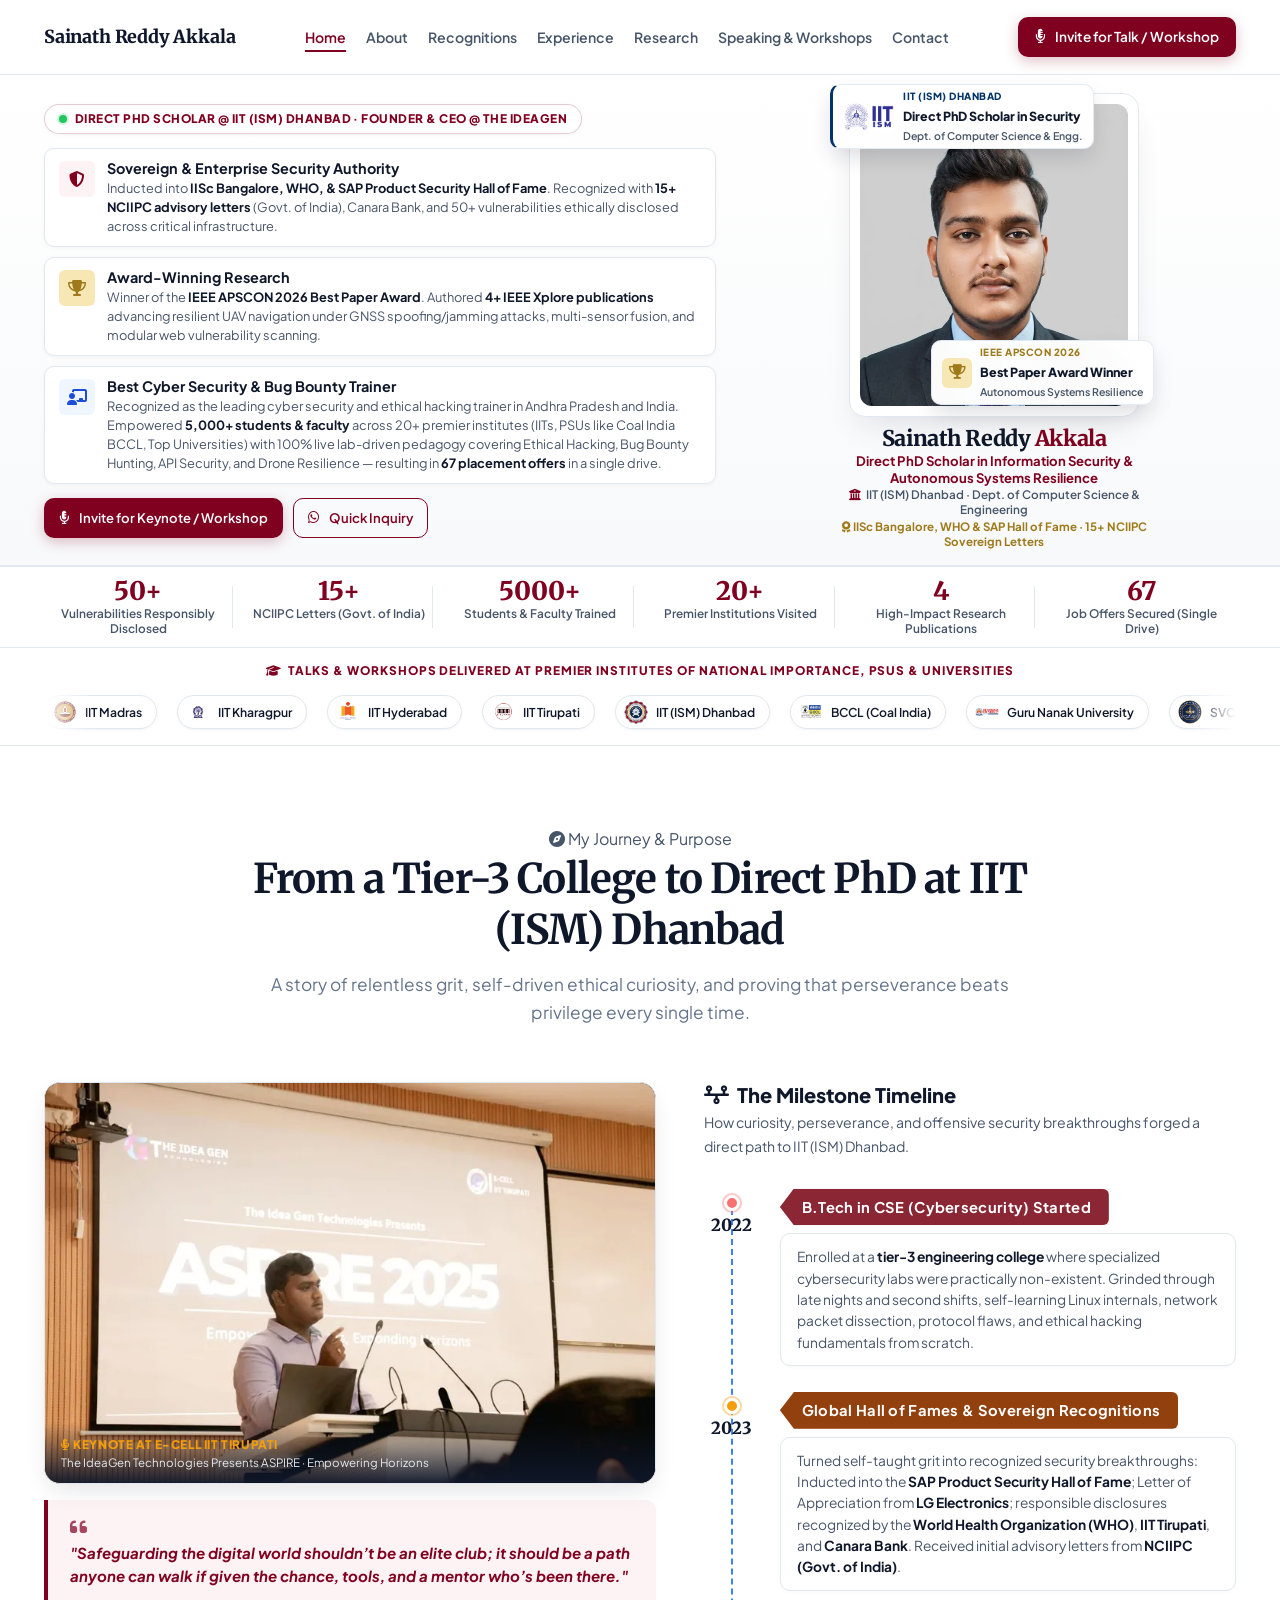
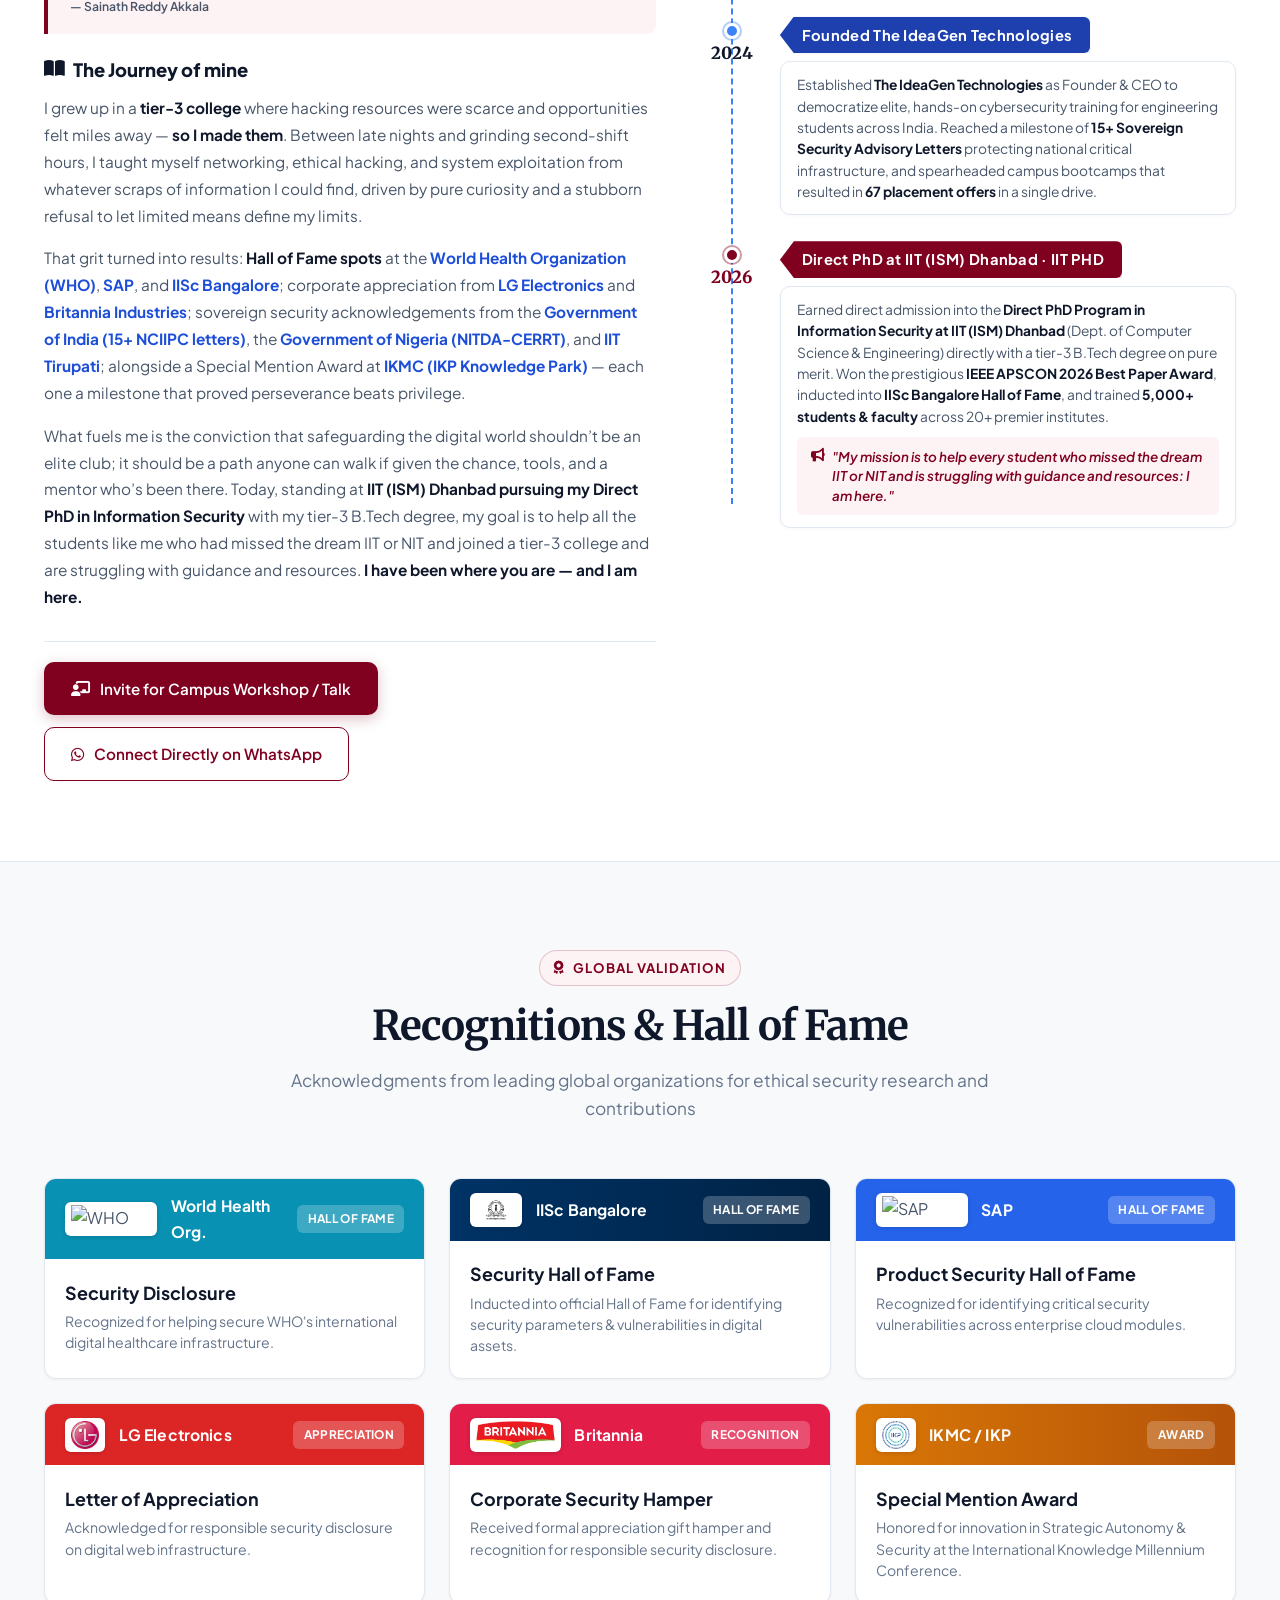
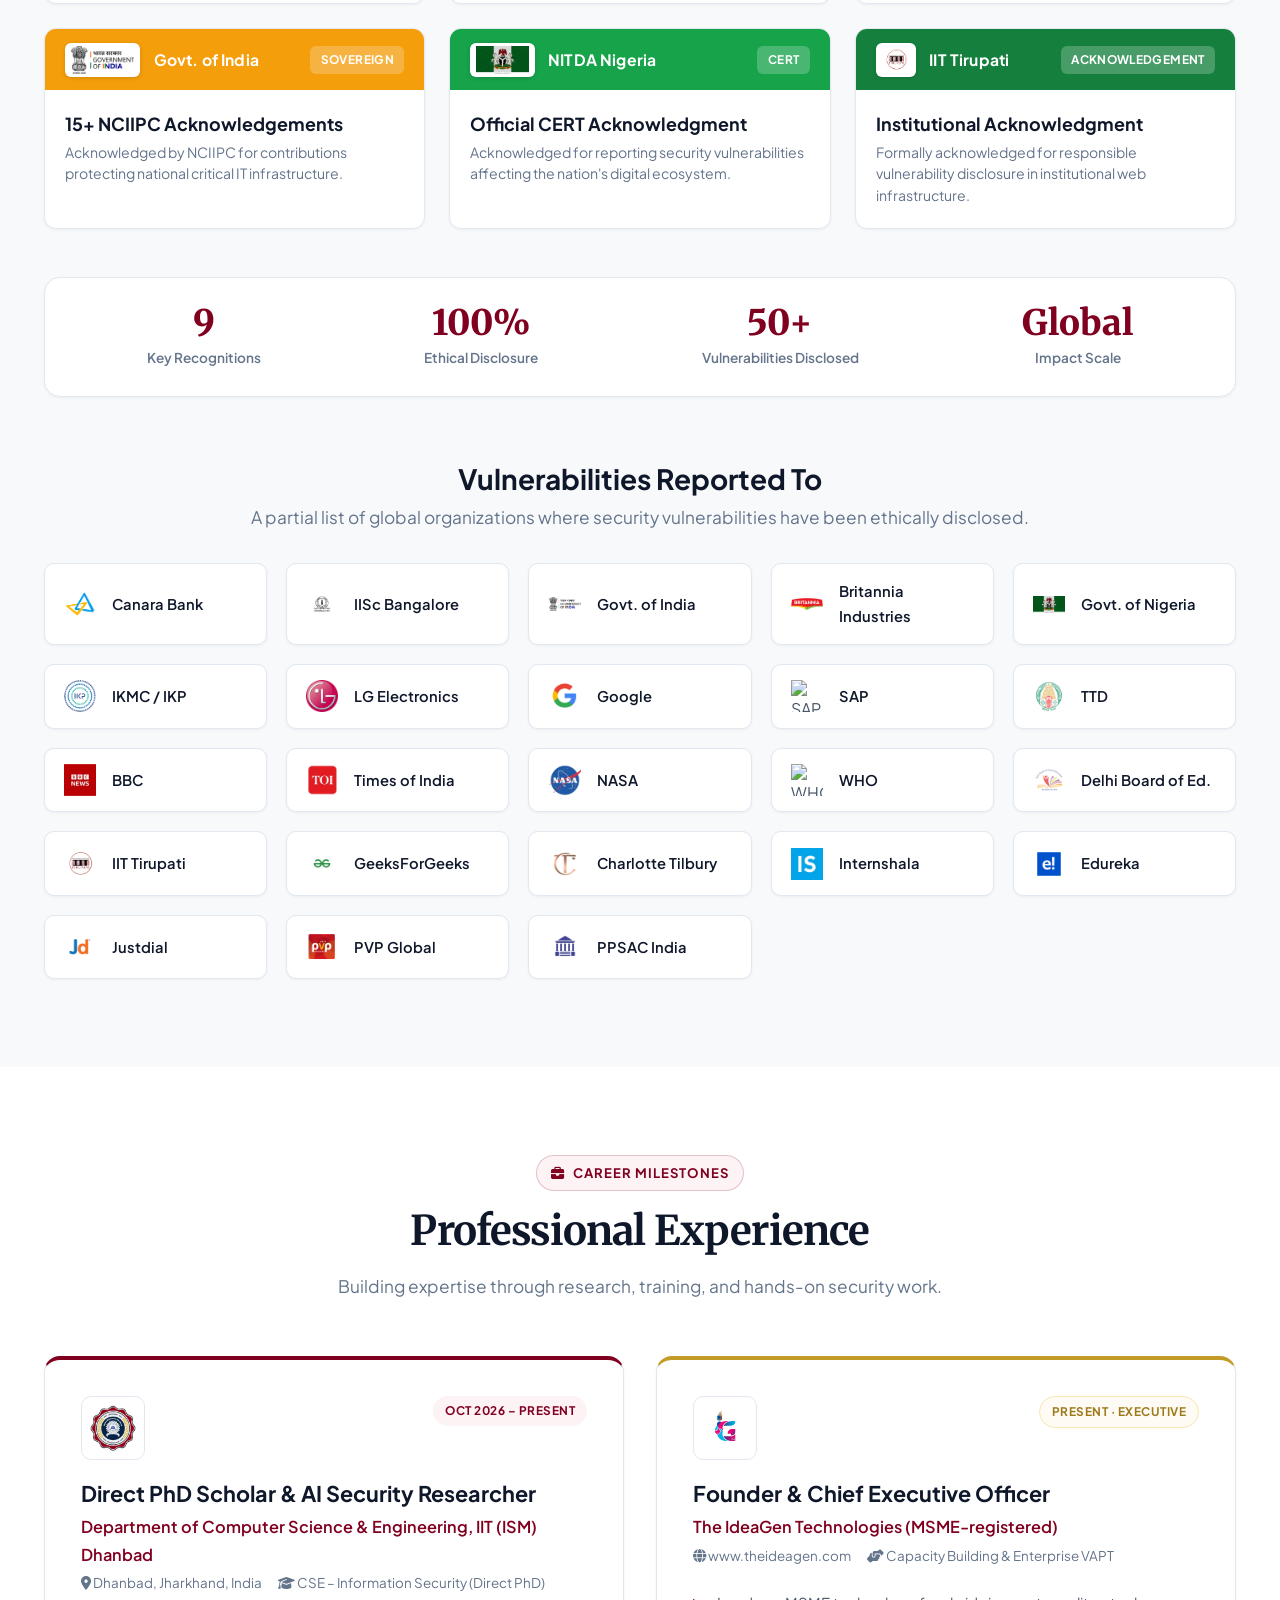
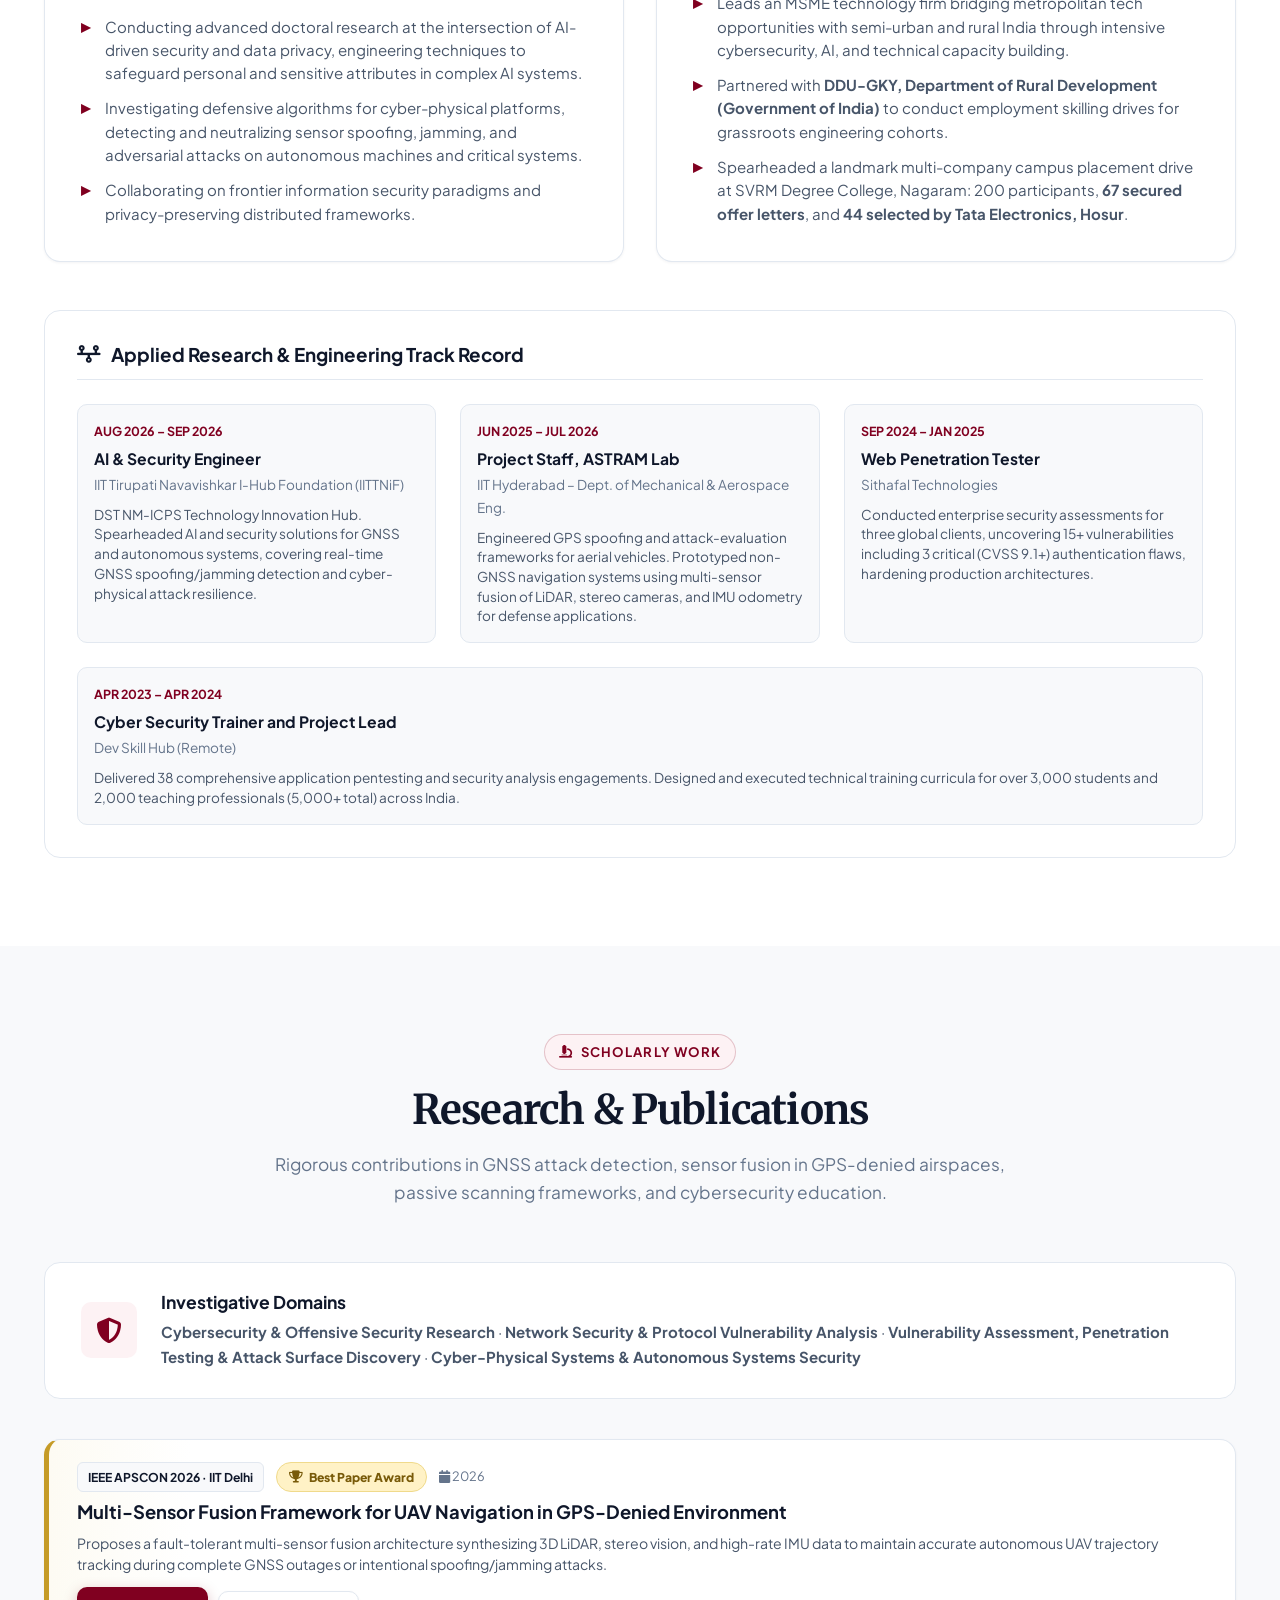
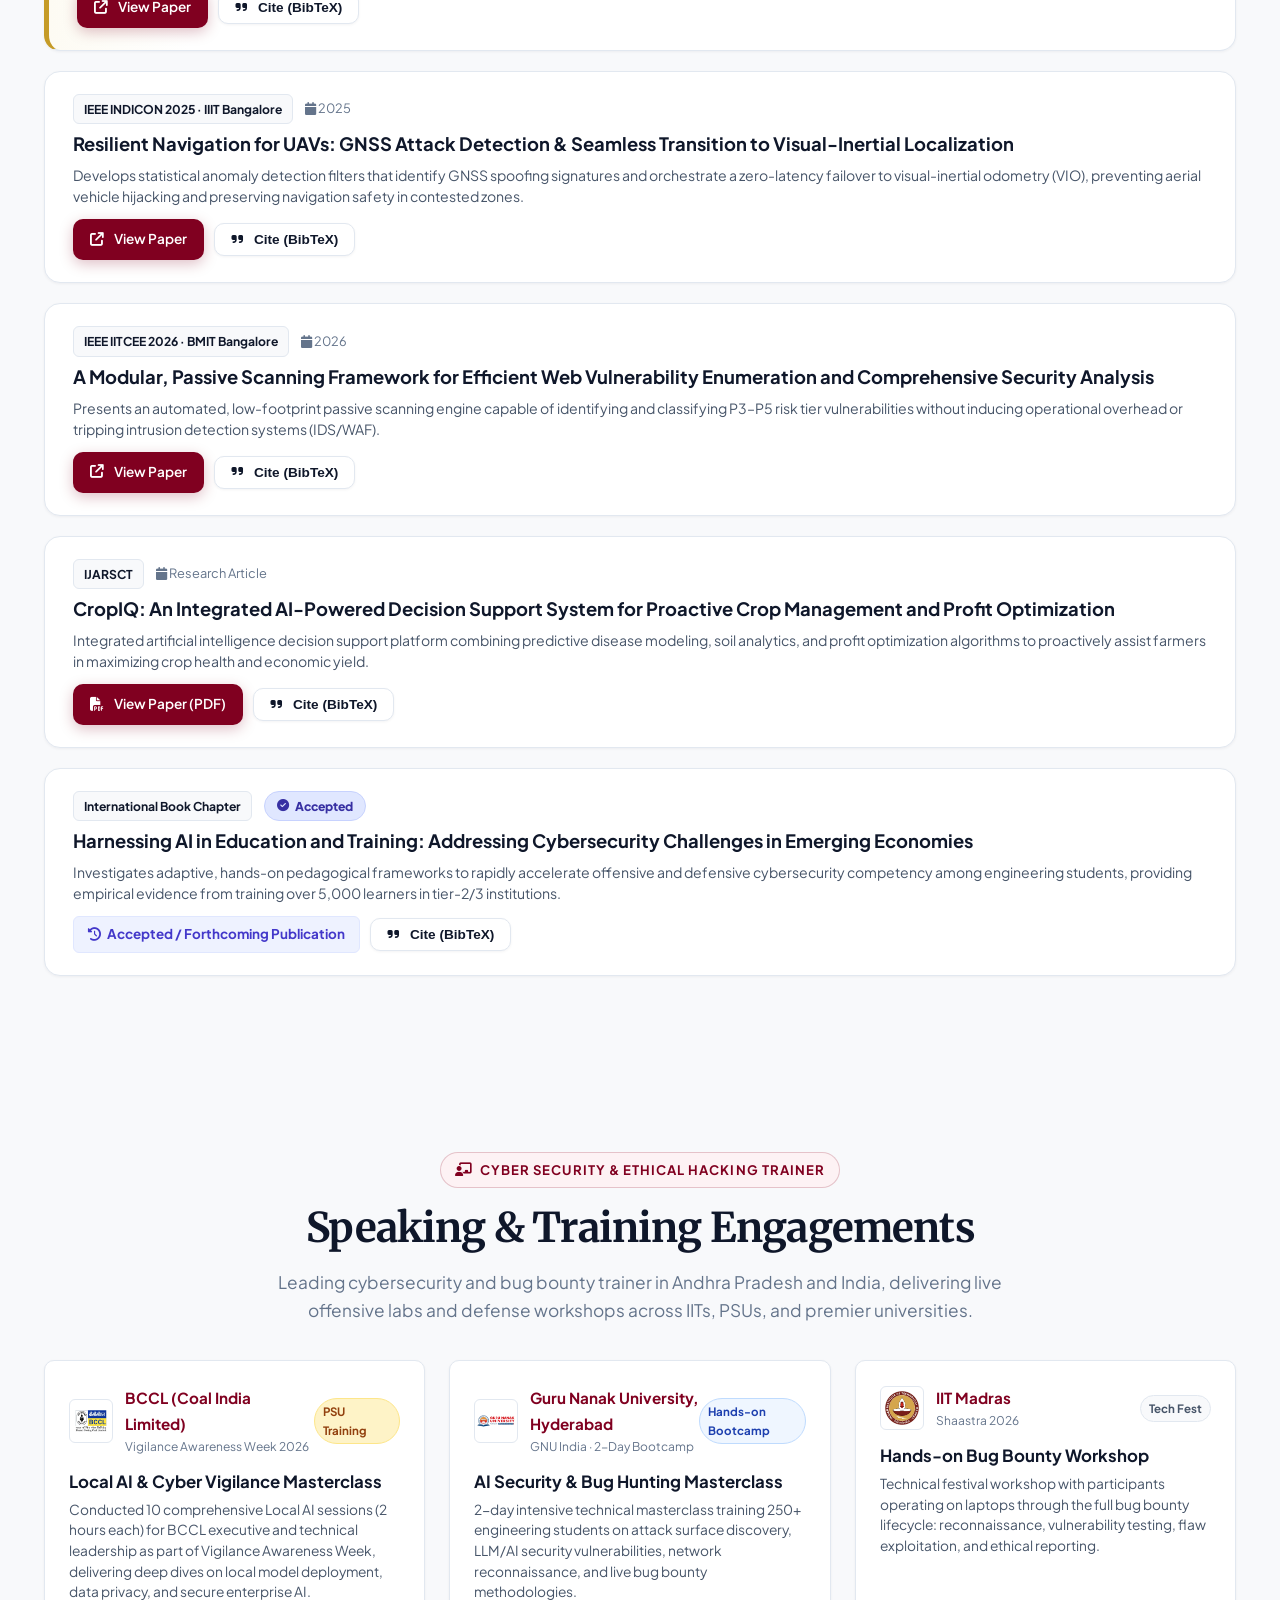
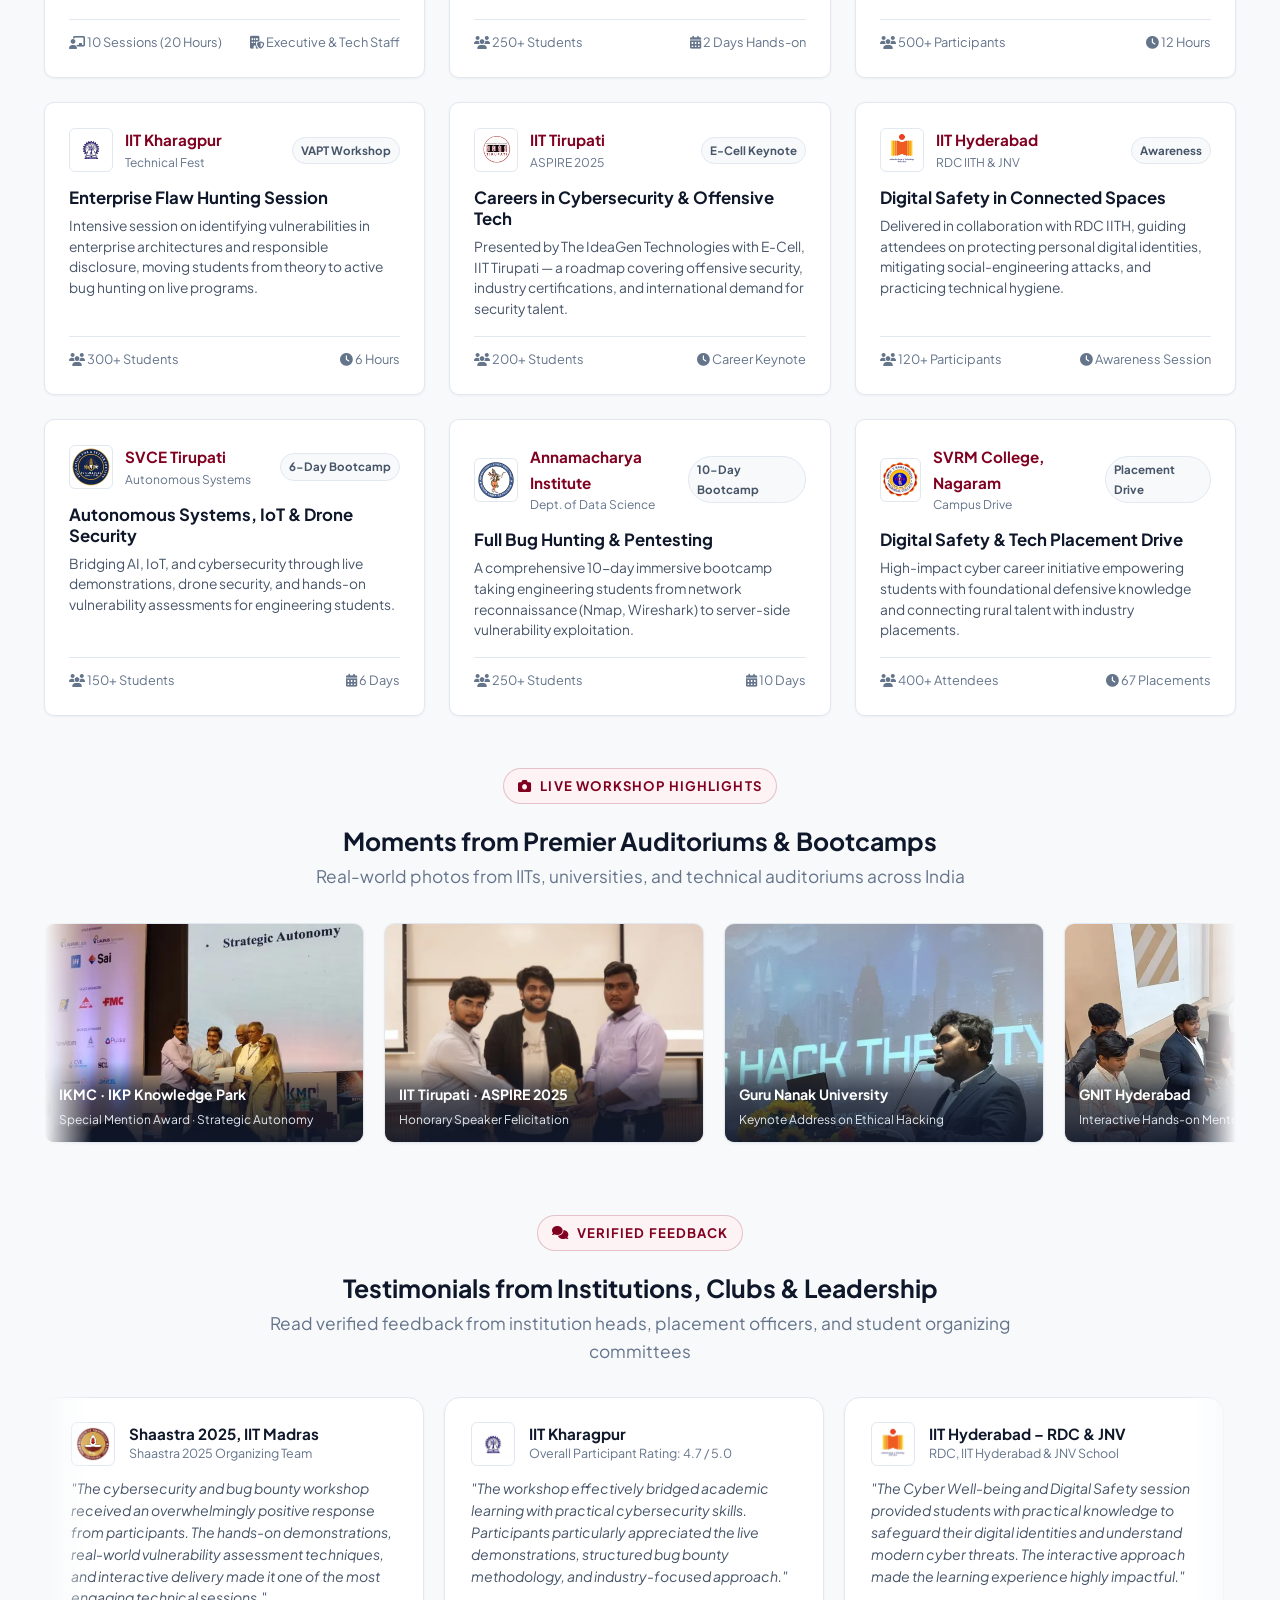
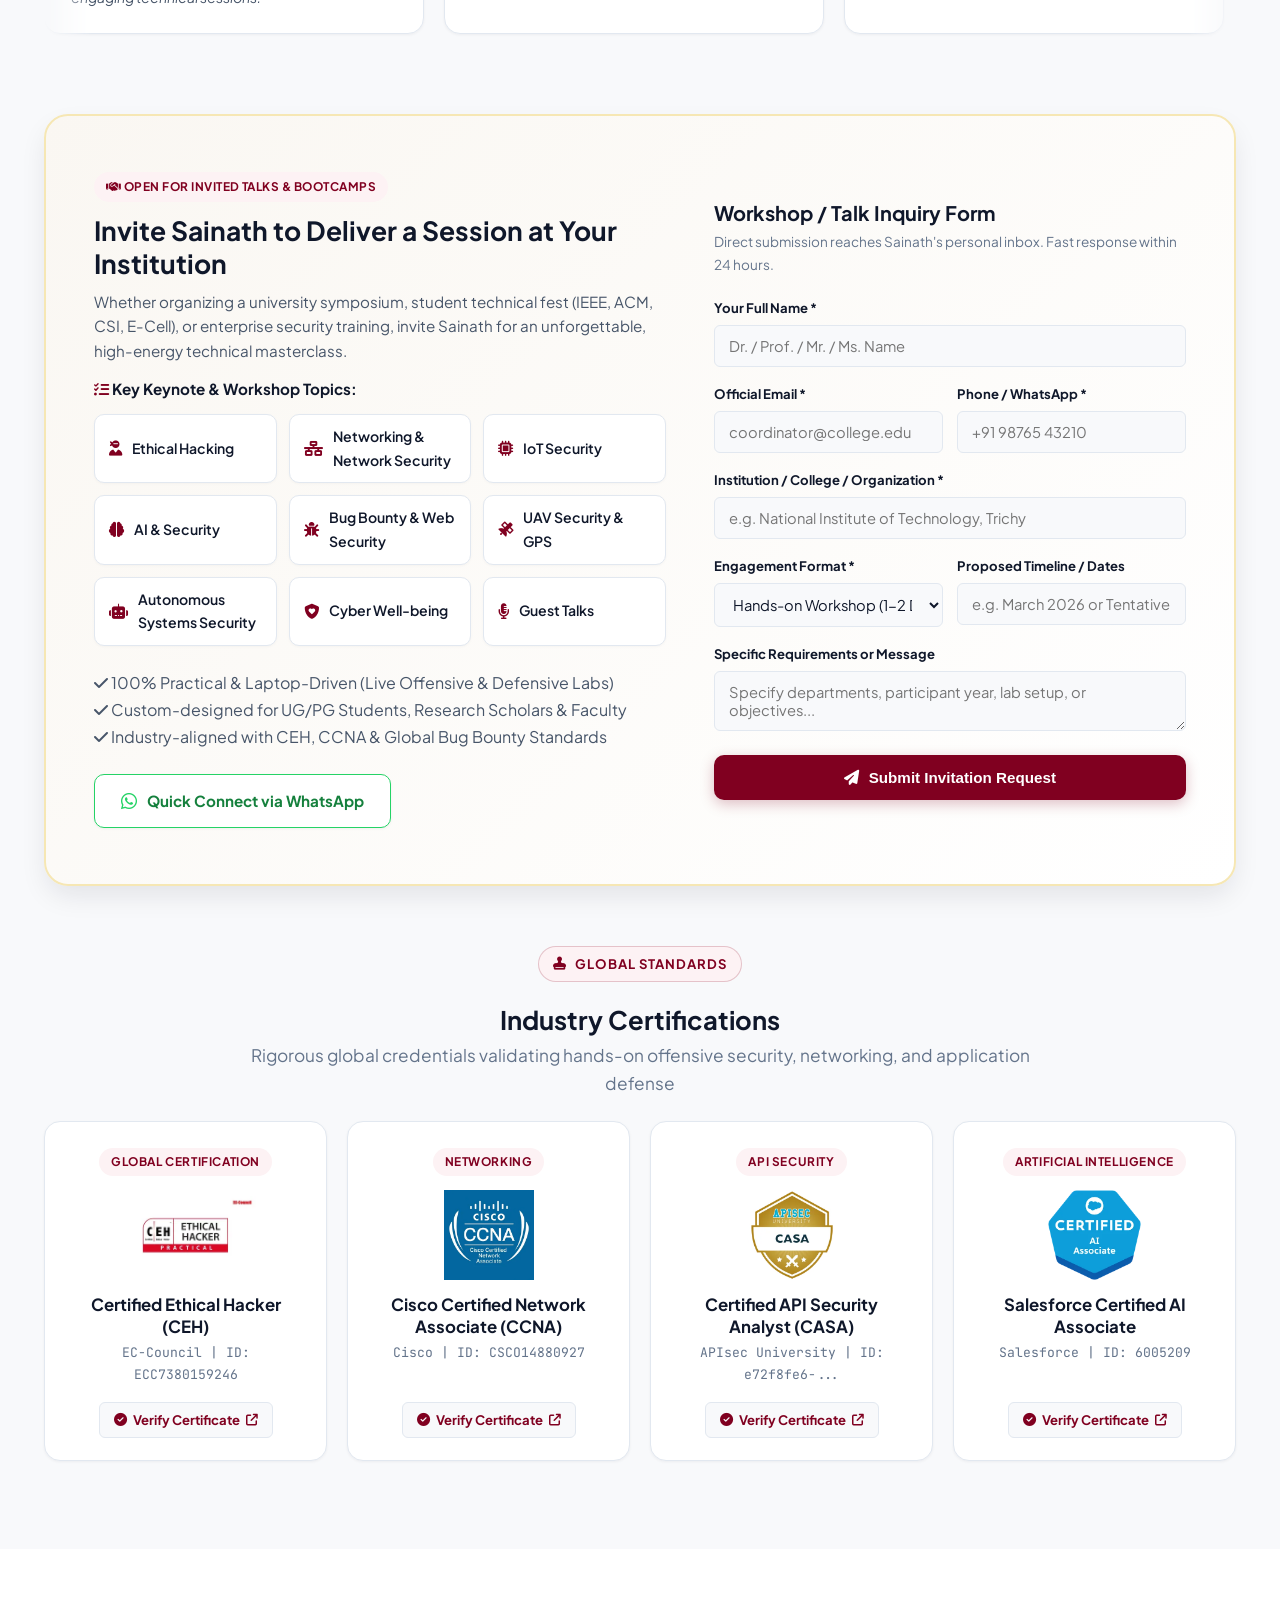
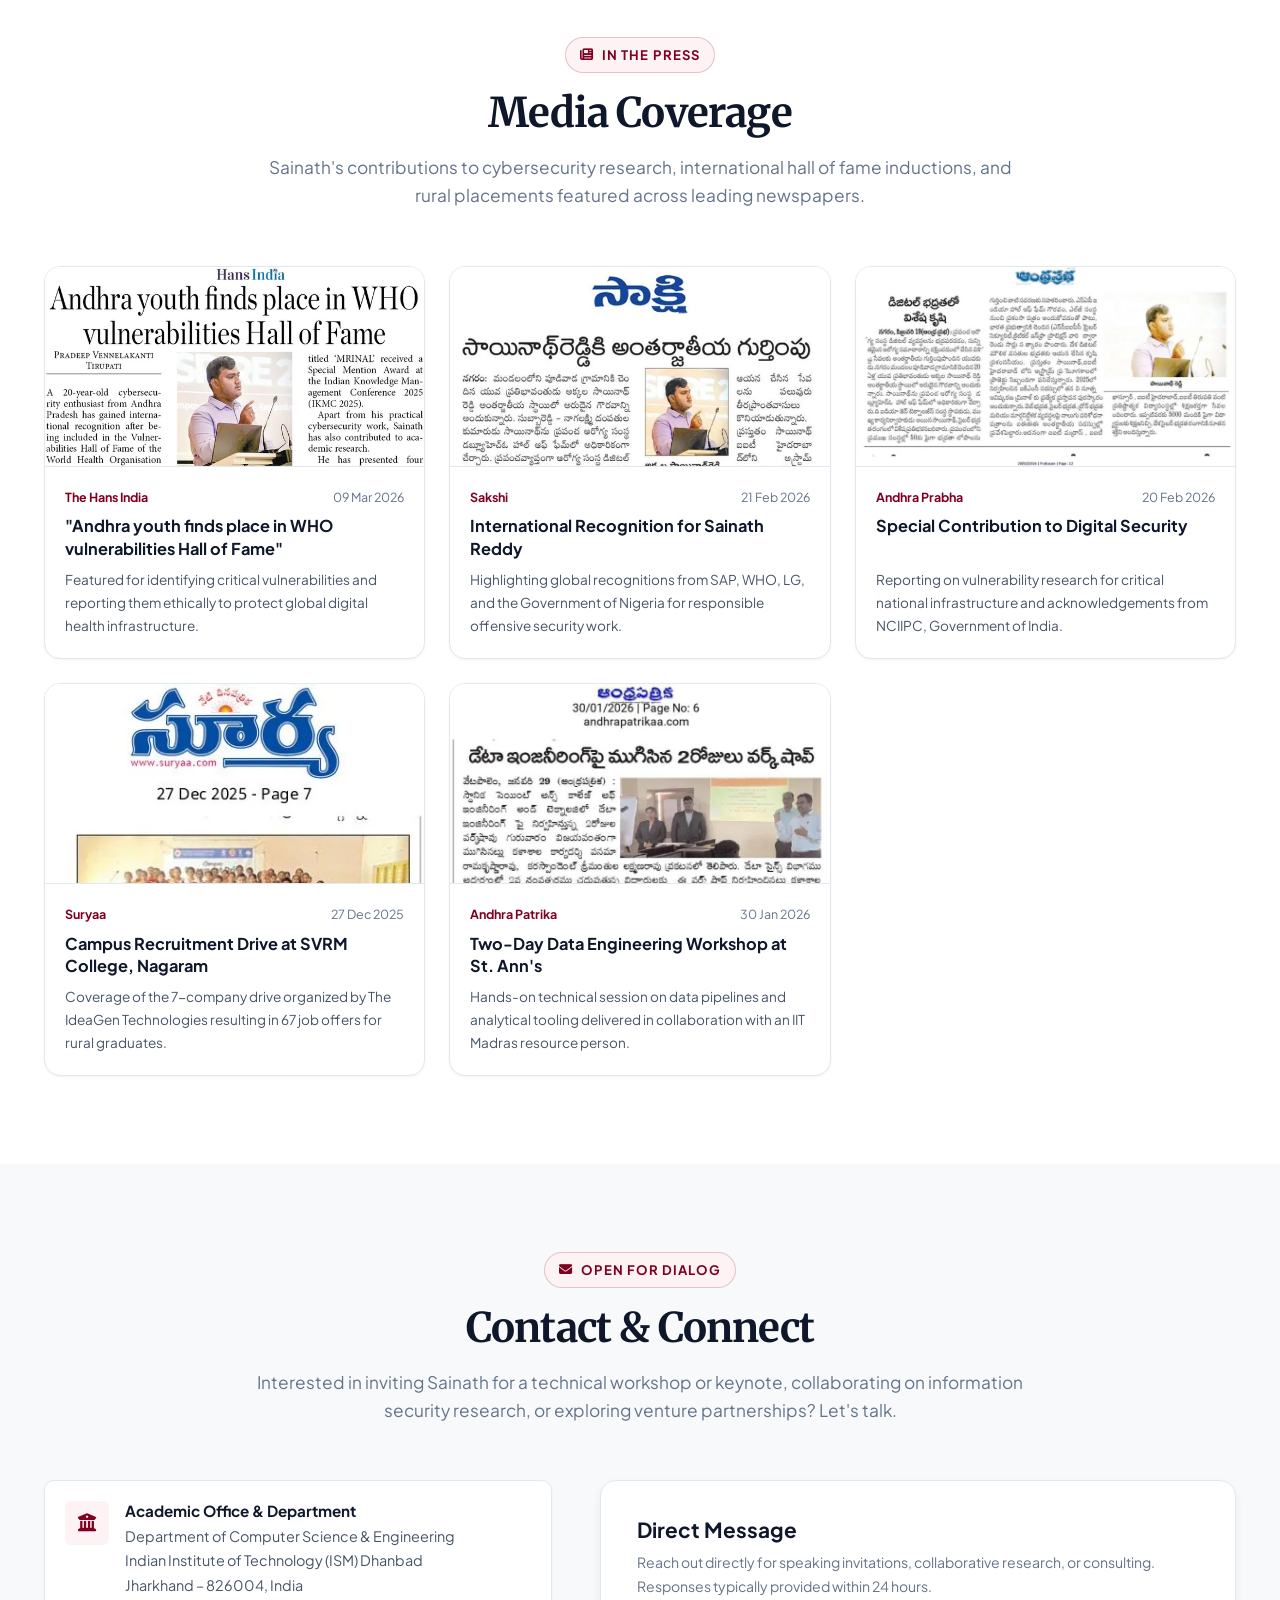
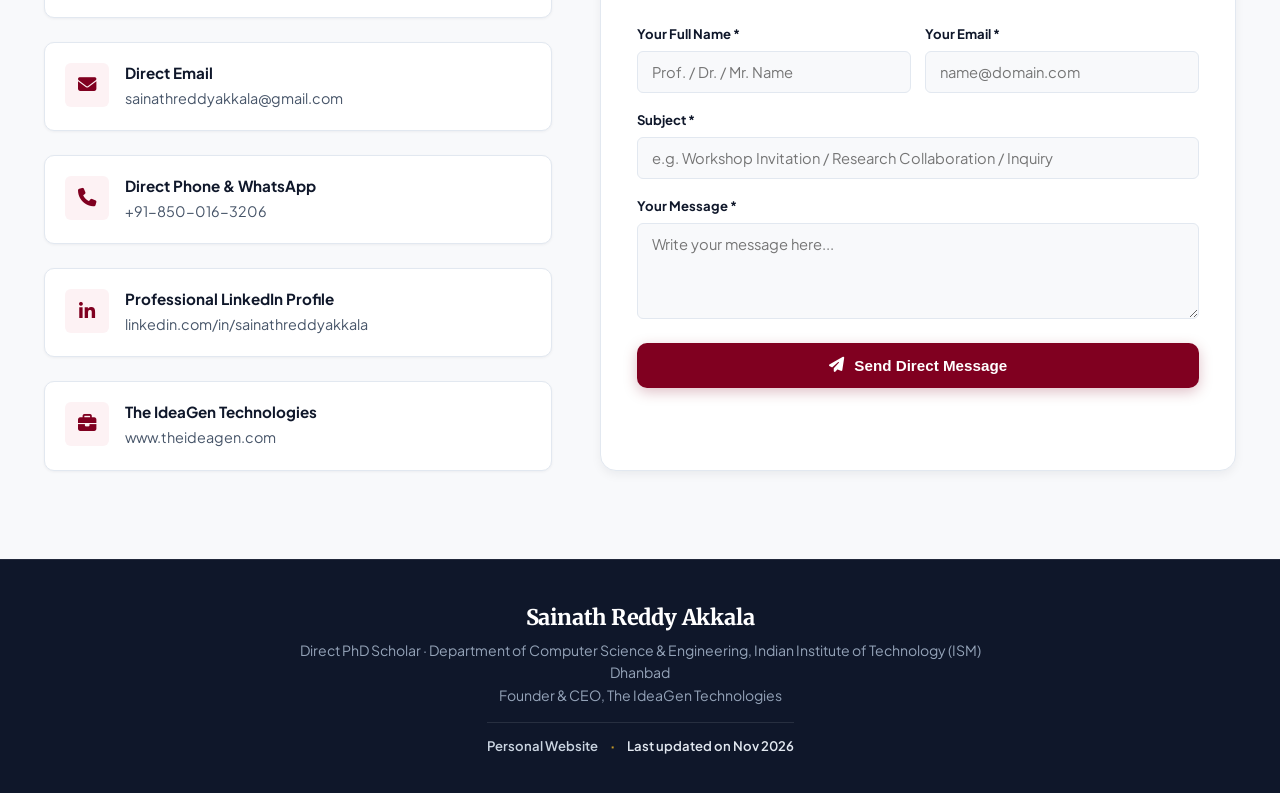
==== commit 5b40a2d1: "perf(images): migrate 100% of images to high-performance WebP, reducing total payload from 17MB to 7" ====
--- a/index.html
+++ b/index.html
@@ -57,7 +57,7 @@
   <link rel="stylesheet" href="https://cdnjs.cloudflare.com/ajax/libs/font-awesome/6.5.1/css/all.min.css">
 
   <!-- Stylesheet -->
-  <link rel="stylesheet" href="assets/css/style.css?v=20261125_08">
+  <link rel="stylesheet" href="assets/css/style.css?v=20261125_11">
 
   <!-- Comprehensive Schema.org Linked Data Graph (for Google Knowledge Graph & Google AI Overviews) -->
   <script type="application/ld+json">
@@ -286,7 +286,7 @@
           <!-- TOP-LEFT OVERLAY BADGE: IIT ISM + Direct PhD Scholar in Security -->
           <div class="hero-floating-badge badge-top-left badge-iit-ism">
             <div class="floating-logo-iit">
-              <img src="assets/images/institutions/iit_ism_badge_clean.png" alt="IIT ISM Dhanbad Logo">
+              <img src="assets/images/institutions/iit_ism_badge_clean.webp" alt="IIT ISM Dhanbad Logo">
             </div>
             <div class="floating-content">
               <span class="label">IIT (ISM) DHANBAD</span>
@@ -299,7 +299,7 @@
           <div class="hero-image-frame">
             <picture>
               <source srcset="assets/images/profile.webp" type="image/webp">
-              <img src="assets/images/profile.png" alt="Sainath Reddy Akkala Portrait" fetchpriority="high" decoding="async">
+              <img src="assets/images/profile.webp" alt="Sainath Reddy Akkala Portrait" fetchpriority="high" decoding="async">
             </picture>
           </div>
 
@@ -374,101 +374,101 @@
         <div class="marquee-track" style="animation-duration: 32s;">
           <!-- Set 1 -->
           <div class="college-ticker-item">
-            <img src="assets/images/institutions/IIT Madras.jpg" alt="IIT Madras" loading="lazy" decoding="async">
+            <img src="assets/images/institutions/IIT Madras.webp" alt="IIT Madras" loading="lazy" decoding="async">
             <span>IIT Madras</span>
           </div>
           <div class="college-ticker-item">
-            <img src="assets/images/institutions/IIT Kharagapur.jpg" alt="IIT Kharagpur" loading="lazy" decoding="async">
+            <img src="assets/images/institutions/IIT Kharagapur.webp" alt="IIT Kharagpur" loading="lazy" decoding="async">
             <span>IIT Kharagpur</span>
           </div>
           <div class="college-ticker-item">
-            <img src="assets/images/institutions/IIT Hyderabad.png" alt="IIT Hyderabad" loading="lazy" decoding="async">
+            <img src="assets/images/institutions/IIT Hyderabad.webp" alt="IIT Hyderabad" loading="lazy" decoding="async">
             <span>IIT Hyderabad</span>
           </div>
           <div class="college-ticker-item">
-            <img src="assets/images/institutions/IIT Tirupati.png" alt="IIT Tirupati" loading="lazy" decoding="async">
+            <img src="assets/images/institutions/IIT Tirupati.webp" alt="IIT Tirupati" loading="lazy" decoding="async">
             <span>IIT Tirupati</span>
           </div>
           <div class="college-ticker-item">
-            <img src="assets/images/institutions/iit_ism_logo.png" alt="IIT (ISM) Dhanbad" loading="lazy" decoding="async">
+            <img src="assets/images/institutions/iit_ism_logo.webp" alt="IIT (ISM) Dhanbad" loading="lazy" decoding="async">
             <span>IIT (ISM) Dhanbad</span>
           </div>
           <div class="college-ticker-item">
-            <img src="assets/images/institutions/bccl_coal_india.png" alt="BCCL Coal India" loading="lazy" decoding="async">
+            <img src="assets/images/institutions/bccl_coal_india.webp" alt="BCCL Coal India" loading="lazy" decoding="async">
             <span>BCCL (Coal India)</span>
           </div>
           <div class="college-ticker-item">
-            <img src="assets/images/institutions/guru_nanak_univ.png" alt="Guru Nanak University" loading="lazy" decoding="async">
+            <img src="assets/images/institutions/guru_nanak_univ.webp" alt="Guru Nanak University" loading="lazy" decoding="async">
             <span>Guru Nanak University</span>
           </div>
           <div class="college-ticker-item">
-            <img src="assets/images/institutions/svce tirupati.jpg" alt="SVCE Tirupati" loading="lazy" decoding="async">
+            <img src="assets/images/institutions/svce tirupati.webp" alt="SVCE Tirupati" loading="lazy" decoding="async">
             <span>SVCE Tirupati</span>
           </div>
           <div class="college-ticker-item">
-            <img src="assets/images/institutions/annamacharya.jpg" alt="Annamacharya Institute" loading="lazy" decoding="async">
+            <img src="assets/images/institutions/annamacharya.webp" alt="Annamacharya Institute" loading="lazy" decoding="async">
             <span>Annamacharya Institute</span>
           </div>
           <div class="college-ticker-item">
-            <img src="assets/images/institutions/svrmclogo.png" alt="SVRM College" loading="lazy" decoding="async">
+            <img src="assets/images/institutions/svrmclogo.webp" alt="SVRM College" loading="lazy" decoding="async">
             <span>SVRM College</span>
           </div>
           <div class="college-ticker-item">
-            <img src="assets/images/institutions/st anns college.jpg" alt="St. Ann's College" loading="lazy" decoding="async">
+            <img src="assets/images/institutions/st anns college.webp" alt="St. Ann's College" loading="lazy" decoding="async">
             <span>St. Ann's CET</span>
           </div>
           <div class="college-ticker-item">
-            <img src="assets/images/institutions/Ramanamma College.jpg" alt="Ramanamma College" loading="lazy" decoding="async">
+            <img src="assets/images/institutions/Ramanamma College.webp" alt="Ramanamma College" loading="lazy" decoding="async">
             <span>Ramanamma College</span>
           </div>
 
           <!-- Set 2 for seamless loop -->
           <div class="college-ticker-item">
-            <img src="assets/images/institutions/IIT Madras.jpg" alt="IIT Madras" loading="lazy" decoding="async">
+            <img src="assets/images/institutions/IIT Madras.webp" alt="IIT Madras" loading="lazy" decoding="async">
             <span>IIT Madras</span>
           </div>
           <div class="college-ticker-item">
-            <img src="assets/images/institutions/IIT Kharagapur.jpg" alt="IIT Kharagpur" loading="lazy" decoding="async">
+            <img src="assets/images/institutions/IIT Kharagapur.webp" alt="IIT Kharagpur" loading="lazy" decoding="async">
             <span>IIT Kharagpur</span>
           </div>
           <div class="college-ticker-item">
-            <img src="assets/images/institutions/IIT Hyderabad.png" alt="IIT Hyderabad" loading="lazy" decoding="async">
+            <img src="assets/images/institutions/IIT Hyderabad.webp" alt="IIT Hyderabad" loading="lazy" decoding="async">
             <span>IIT Hyderabad</span>
           </div>
           <div class="college-ticker-item">
-            <img src="assets/images/institutions/IIT Tirupati.png" alt="IIT Tirupati" loading="lazy" decoding="async">
+            <img src="assets/images/institutions/IIT Tirupati.webp" alt="IIT Tirupati" loading="lazy" decoding="async">
             <span>IIT Tirupati</span>
           </div>
           <div class="college-ticker-item">
-            <img src="assets/images/institutions/iit_ism_logo.png" alt="IIT (ISM) Dhanbad" loading="lazy" decoding="async">
+            <img src="assets/images/institutions/iit_ism_logo.webp" alt="IIT (ISM) Dhanbad" loading="lazy" decoding="async">
             <span>IIT (ISM) Dhanbad</span>
           </div>
           <div class="college-ticker-item">
-            <img src="assets/images/institutions/bccl_coal_india.png" alt="BCCL Coal India" loading="lazy" decoding="async">
+            <img src="assets/images/institutions/bccl_coal_india.webp" alt="BCCL Coal India" loading="lazy" decoding="async">
             <span>BCCL (Coal India)</span>
           </div>
           <div class="college-ticker-item">
-            <img src="assets/images/institutions/guru_nanak_univ.png" alt="Guru Nanak University" loading="lazy" decoding="async">
+            <img src="assets/images/institutions/guru_nanak_univ.webp" alt="Guru Nanak University" loading="lazy" decoding="async">
             <span>Guru Nanak University</span>
           </div>
           <div class="college-ticker-item">
-            <img src="assets/images/institutions/svce tirupati.jpg" alt="SVCE Tirupati" loading="lazy" decoding="async">
+            <img src="assets/images/institutions/svce tirupati.webp" alt="SVCE Tirupati" loading="lazy" decoding="async">
             <span>SVCE Tirupati</span>
           </div>
           <div class="college-ticker-item">
-            <img src="assets/images/institutions/annamacharya.jpg" alt="Annamacharya Institute" loading="lazy" decoding="async">
+            <img src="assets/images/institutions/annamacharya.webp" alt="Annamacharya Institute" loading="lazy" decoding="async">
             <span>Annamacharya Institute</span>
           </div>
           <div class="college-ticker-item">
-            <img src="assets/images/institutions/svrmclogo.png" alt="SVRM College" loading="lazy" decoding="async">
+            <img src="assets/images/institutions/svrmclogo.webp" alt="SVRM College" loading="lazy" decoding="async">
             <span>SVRM College</span>
           </div>
           <div class="college-ticker-item">
-            <img src="assets/images/institutions/st anns college.jpg" alt="St. Ann's College" loading="lazy" decoding="async">
+            <img src="assets/images/institutions/st anns college.webp" alt="St. Ann's College" loading="lazy" decoding="async">
             <span>St. Ann's CET</span>
           </div>
           <div class="college-ticker-item">
-            <img src="assets/images/institutions/Ramanamma College.jpg" alt="Ramanamma College" loading="lazy" decoding="async">
+            <img src="assets/images/institutions/Ramanamma College.webp" alt="Ramanamma College" loading="lazy" decoding="async">
             <span>Ramanamma College</span>
           </div>
         </div>
@@ -494,7 +494,7 @@
         <div class="about-narrative-column">
           <div class="about-portrait-showcase">
             <div class="about-image-frame">
-              <img src="assets/images/about_me.jpg" alt="Sainath Reddy Akkala Keynote at E-Cell IIT Tirupati" class="about-portrait-img" loading="lazy" decoding="async">
+              <img src="assets/images/about_me.webp" alt="Sainath Reddy Akkala Keynote at E-Cell IIT Tirupati" class="about-portrait-img" loading="lazy" decoding="async">
               <div class="about-image-gradient-caption">
                 <span class="caption-tag"><i class="fa-solid fa-microphone-lines"></i> Keynote at E-Cell IIT Tirupati</span>
                 <span class="caption-sub">The IdeaGen Technologies Presents ASPIRE · Empowering Horizons</span>
@@ -656,7 +656,7 @@
         <div class="recognition-card">
           <div class="card-strap iisc">
             <div class="strap-left">
-              <div class="card-logo"><img src="assets/images/recog/iisc_bangalore.png" alt="IISc Bangalore Logo" loading="eager" decoding="async"></div>
+              <div class="card-logo"><img src="assets/images/recog/iisc_bangalore.webp" alt="IISc Bangalore Logo" loading="eager" decoding="async"></div>
               <span class="logo-name">IISc Bangalore</span>
             </div>
             <span class="card-honor-badge">Hall of Fame</span>
@@ -686,7 +686,7 @@
         <div class="recognition-card">
           <div class="card-strap lg">
             <div class="strap-left">
-              <div class="card-logo"><img src="assets/images/recog/lg_electronics.png" alt="LG Logo" loading="eager" decoding="async"></div>
+              <div class="card-logo"><img src="assets/images/recog/lg_electronics.webp" alt="LG Logo" loading="eager" decoding="async"></div>
               <span class="logo-name">LG Electronics</span>
             </div>
             <span class="card-honor-badge">Appreciation</span>
@@ -701,7 +701,7 @@
         <div class="recognition-card">
           <div class="card-strap britannia">
             <div class="strap-left">
-              <div class="card-logo"><img src="assets/images/recog/britannia.png" alt="Britannia Logo" loading="eager" decoding="async"></div>
+              <div class="card-logo"><img src="assets/images/recog/britannia.webp" alt="Britannia Logo" loading="eager" decoding="async"></div>
               <span class="logo-name">Britannia</span>
             </div>
             <span class="card-honor-badge">Recognition</span>
@@ -716,7 +716,7 @@
         <div class="recognition-card">
           <div class="card-strap ikp">
             <div class="strap-left">
-              <div class="card-logo"><img src="assets/images/recog/ikp.png" alt="IKP Logo" loading="eager" decoding="async"></div>
+              <div class="card-logo"><img src="assets/images/recog/ikp.webp" alt="IKP Logo" loading="eager" decoding="async"></div>
               <span class="logo-name">IKMC / IKP</span>
             </div>
             <span class="card-honor-badge">Award</span>
@@ -731,7 +731,7 @@
         <div class="recognition-card">
           <div class="card-strap gov">
             <div class="strap-left">
-              <div class="card-logo"><img src="assets/images/recog/gov_of_india.png" alt="Govt. of India Logo" loading="eager" decoding="async"></div>
+              <div class="card-logo"><img src="assets/images/recog/gov_of_india.webp" alt="Govt. of India Logo" loading="eager" decoding="async"></div>
               <span class="logo-name">Govt. of India</span>
             </div>
             <span class="card-honor-badge">Sovereign</span>
@@ -746,7 +746,7 @@
         <div class="recognition-card">
           <div class="card-strap nigeria">
             <div class="strap-left">
-              <div class="card-logo"><img src="assets/images/recog/nigeria_gov.jpg" alt="Govt. of Nigeria Logo" loading="eager" decoding="async"></div>
+              <div class="card-logo"><img src="assets/images/recog/nigeria_gov.webp" alt="Govt. of Nigeria Logo" loading="eager" decoding="async"></div>
               <span class="logo-name">NITDA Nigeria</span>
             </div>
             <span class="card-honor-badge">CERT</span>
@@ -761,7 +761,7 @@
         <div class="recognition-card">
           <div class="card-strap iittp">
             <div class="strap-left">
-              <div class="card-logo"><img src="assets/images/recog/iit_tirupati.png" alt="IIT Tirupati Logo" loading="eager" decoding="async"></div>
+              <div class="card-logo"><img src="assets/images/recog/iit_tirupati.webp" alt="IIT Tirupati Logo" loading="eager" decoding="async"></div>
               <span class="logo-name">IIT Tirupati</span>
             </div>
             <span class="card-honor-badge">Acknowledgement</span>
@@ -787,31 +787,31 @@
         <p class="section-subtitle" style="margin-bottom: 32px; text-align: center;">A partial list of global organizations where security vulnerabilities have been ethically disclosed.</p>
         <div class="logo-card-grid">
           <!-- Newly Listed / Uploaded Entities -->
-          <div class="logo-card"><img src="assets/images/recog/canara_bank.png" alt="Canara Bank" loading="eager" decoding="async"><span>Canara Bank</span></div>
-          <div class="logo-card"><img src="assets/images/recog/iisc_bangalore.png" alt="IISc Bangalore" loading="eager" decoding="async"><span>IISc Bangalore</span></div>
-          <div class="logo-card"><img src="assets/images/recog/gov_of_india.png" alt="Govt. of India" loading="eager" decoding="async"><span>Govt. of India</span></div>
-          <div class="logo-card"><img src="assets/images/recog/britannia.png" alt="Britannia Industries" loading="eager" decoding="async"><span>Britannia Industries</span></div>
-          <div class="logo-card"><img src="assets/images/recog/nigeria_gov.jpg" alt="Govt. of Nigeria" loading="eager" decoding="async"><span>Govt. of Nigeria</span></div>
-          <div class="logo-card"><img src="assets/images/recog/ikp.png" alt="IKMC / IKP" loading="eager" decoding="async"><span>IKMC / IKP</span></div>
-          <div class="logo-card"><img src="assets/images/recog/lg_electronics.png" alt="LG Electronics" loading="eager" decoding="async"><span>LG Electronics</span></div>
+          <div class="logo-card"><img src="assets/images/recog/canara_bank.webp" alt="Canara Bank" loading="eager" decoding="async"><span>Canara Bank</span></div>
+          <div class="logo-card"><img src="assets/images/recog/iisc_bangalore.webp" alt="IISc Bangalore" loading="eager" decoding="async"><span>IISc Bangalore</span></div>
+          <div class="logo-card"><img src="assets/images/recog/gov_of_india.webp" alt="Govt. of India" loading="eager" decoding="async"><span>Govt. of India</span></div>
+          <div class="logo-card"><img src="assets/images/recog/britannia.webp" alt="Britannia Industries" loading="eager" decoding="async"><span>Britannia Industries</span></div>
+          <div class="logo-card"><img src="assets/images/recog/nigeria_gov.webp" alt="Govt. of Nigeria" loading="eager" decoding="async"><span>Govt. of Nigeria</span></div>
+          <div class="logo-card"><img src="assets/images/recog/ikp.webp" alt="IKMC / IKP" loading="eager" decoding="async"><span>IKMC / IKP</span></div>
+          <div class="logo-card"><img src="assets/images/recog/lg_electronics.webp" alt="LG Electronics" loading="eager" decoding="async"><span>LG Electronics</span></div>
 
           <!-- Reference Site Entities -->
-          <div class="logo-card"><img src="assets/images/recog/external/google.png" alt="Google" loading="eager" decoding="async"><span>Google</span></div>
+          <div class="logo-card"><img src="assets/images/recog/external/google.webp" alt="Google" loading="eager" decoding="async"><span>Google</span></div>
           <div class="logo-card"><img src="https://cdn.simpleicons.org/sap" alt="SAP" loading="eager" decoding="async"><span>SAP</span></div>
-          <div class="logo-card"><img src="assets/images/recog/external/ttd.png" alt="TTD" loading="eager" decoding="async"><span>TTD</span></div>
-          <div class="logo-card"><img src="assets/images/recog/external/bbc.png" alt="BBC" loading="eager" decoding="async"><span>BBC</span></div>
-          <div class="logo-card"><img src="assets/images/recog/external/toi.png" alt="Times of India" loading="eager" decoding="async"><span>Times of India</span></div>
-          <div class="logo-card"><img src="assets/images/recog/external/nasa.png" alt="NASA" loading="eager" decoding="async"><span>NASA</span></div>
+          <div class="logo-card"><img src="assets/images/recog/external/ttd.webp" alt="TTD" loading="eager" decoding="async"><span>TTD</span></div>
+          <div class="logo-card"><img src="assets/images/recog/external/bbc.webp" alt="BBC" loading="eager" decoding="async"><span>BBC</span></div>
+          <div class="logo-card"><img src="assets/images/recog/external/toi.webp" alt="Times of India" loading="eager" decoding="async"><span>Times of India</span></div>
+          <div class="logo-card"><img src="assets/images/recog/external/nasa.webp" alt="NASA" loading="eager" decoding="async"><span>NASA</span></div>
           <div class="logo-card"><img src="https://cdn.simpleicons.org/worldhealthorganization" alt="WHO" loading="eager" decoding="async"><span>WHO</span></div>
-          <div class="logo-card"><img src="assets/images/recog/external/delhi_board.png" alt="Delhi Board of Education" loading="eager" decoding="async"><span>Delhi Board of Ed.</span></div>
-          <div class="logo-card"><img src="assets/images/recog/iit_tirupati.png" alt="IIT Tirupati" loading="eager" decoding="async"><span>IIT Tirupati</span></div>
-          <div class="logo-card"><img src="assets/images/recog/external/gfg.png" alt="GeeksForGeeks" loading="eager" decoding="async"><span>GeeksForGeeks</span></div>
-          <div class="logo-card"><img src="assets/images/recog/external/charlotte_tilbury.png" alt="Charlotte Tilbury" loading="eager" decoding="async"><span>Charlotte Tilbury</span></div>
-          <div class="logo-card"><img src="assets/images/recog/external/internshala.png" alt="Internshala" loading="eager" decoding="async"><span>Internshala</span></div>
-          <div class="logo-card"><img src="assets/images/recog/external/edureka.png" alt="Edureka" loading="eager" decoding="async"><span>Edureka</span></div>
-          <div class="logo-card"><img src="assets/images/recog/external/justdial.png" alt="Justdial" loading="eager" decoding="async"><span>Justdial</span></div>
-          <div class="logo-card"><img src="assets/images/recog/external/pvp_global.png" alt="PVP Global" loading="eager" decoding="async"><span>PVP Global</span></div>
-          <div class="logo-card"><img src="assets/images/recog/external/ppsac_india.png" alt="PPSAC India" loading="eager" decoding="async"><span>PPSAC India</span></div>
+          <div class="logo-card"><img src="assets/images/recog/external/delhi_board.webp" alt="Delhi Board of Education" loading="eager" decoding="async"><span>Delhi Board of Ed.</span></div>
+          <div class="logo-card"><img src="assets/images/recog/iit_tirupati.webp" alt="IIT Tirupati" loading="eager" decoding="async"><span>IIT Tirupati</span></div>
+          <div class="logo-card"><img src="assets/images/recog/external/gfg.webp" alt="GeeksForGeeks" loading="eager" decoding="async"><span>GeeksForGeeks</span></div>
+          <div class="logo-card"><img src="assets/images/recog/external/charlotte_tilbury.webp" alt="Charlotte Tilbury" loading="eager" decoding="async"><span>Charlotte Tilbury</span></div>
+          <div class="logo-card"><img src="assets/images/recog/external/internshala.webp" alt="Internshala" loading="eager" decoding="async"><span>Internshala</span></div>
+          <div class="logo-card"><img src="assets/images/recog/external/edureka.webp" alt="Edureka" loading="eager" decoding="async"><span>Edureka</span></div>
+          <div class="logo-card"><img src="assets/images/recog/external/justdial.webp" alt="Justdial" loading="eager" decoding="async"><span>Justdial</span></div>
+          <div class="logo-card"><img src="assets/images/recog/external/pvp_global.webp" alt="PVP Global" loading="eager" decoding="async"><span>PVP Global</span></div>
+          <div class="logo-card"><img src="assets/images/recog/external/ppsac_india.webp" alt="PPSAC India" loading="eager" decoding="async"><span>PPSAC India</span></div>
         </div>
       </div>
     </div>
@@ -836,7 +836,7 @@
         <div class="appointment-card featured-iit">
           <div class="card-top-header">
             <div class="inst-logo-wrap">
-              <img src="assets/images/institutions/iit_ism_logo.png" alt="IIT (ISM) Dhanbad Crest" loading="lazy" decoding="async">
+              <img src="assets/images/institutions/iit_ism_logo.webp" alt="IIT (ISM) Dhanbad Crest" loading="lazy" decoding="async">
             </div>
             <span class="role-badge crimson">Oct 2026 – Present</span>
           </div>
@@ -1100,7 +1100,7 @@
         <div class="session-card">
           <div class="session-header">
             <div style="display: flex; align-items: center; gap: 12px;">
-              <img src="assets/images/institutions/bccl_coal_india.png" alt="BCCL Coal India Logo" style="width: 44px; height: 44px; object-fit: contain; border-radius: 6px; border: 1px solid var(--border-light); padding: 2px; background: #FFF;" loading="lazy" decoding="async">
+              <img src="assets/images/institutions/bccl_coal_india.webp" alt="BCCL Coal India Logo" style="width: 44px; height: 44px; object-fit: contain; border-radius: 6px; border: 1px solid var(--border-light); padding: 2px; background: #FFF;" loading="lazy" decoding="async">
               <div>
                 <div class="session-inst">BCCL (Coal India Limited)</div>
                 <div style="font-size: 0.75rem; color: var(--text-muted);">Vigilance Awareness Week 2026</div>
@@ -1122,7 +1122,7 @@
         <div class="session-card">
           <div class="session-header">
             <div style="display: flex; align-items: center; gap: 12px;">
-              <img src="assets/images/institutions/guru_nanak_univ.png" alt="Guru Nanak University Logo" style="width: 44px; height: 44px; object-fit: contain; border-radius: 6px; border: 1px solid var(--border-light); padding: 2px; background: #FFF;" loading="lazy" decoding="async">
+              <img src="assets/images/institutions/guru_nanak_univ.webp" alt="Guru Nanak University Logo" style="width: 44px; height: 44px; object-fit: contain; border-radius: 6px; border: 1px solid var(--border-light); padding: 2px; background: #FFF;" loading="lazy" decoding="async">
               <div>
                 <div class="session-inst">Guru Nanak University, Hyderabad</div>
                 <div style="font-size: 0.75rem; color: var(--text-muted);">GNU India · 2-Day Bootcamp</div>
@@ -1144,7 +1144,7 @@
         <div class="session-card">
           <div class="session-header">
             <div style="display: flex; align-items: center; gap: 12px;">
-              <img src="assets/images/institutions/IIT Madras.jpg" alt="IIT Madras Logo" style="width: 44px; height: 44px; object-fit: contain; border-radius: 6px; border: 1px solid var(--border-light); padding: 2px; background: #FFF;" loading="lazy" decoding="async">
+              <img src="assets/images/institutions/IIT Madras.webp" alt="IIT Madras Logo" style="width: 44px; height: 44px; object-fit: contain; border-radius: 6px; border: 1px solid var(--border-light); padding: 2px; background: #FFF;" loading="lazy" decoding="async">
               <div>
                 <div class="session-inst">IIT Madras</div>
                 <div style="font-size: 0.75rem; color: var(--text-muted);">Shaastra 2026</div>
@@ -1166,7 +1166,7 @@
         <div class="session-card">
           <div class="session-header">
             <div style="display: flex; align-items: center; gap: 12px;">
-              <img src="assets/images/institutions/IIT Kharagapur.jpg" alt="IIT Kharagpur Logo" style="width: 44px; height: 44px; object-fit: contain; border-radius: 6px; border: 1px solid var(--border-light); padding: 2px; background: #FFF;" loading="lazy" decoding="async">
+              <img src="assets/images/institutions/IIT Kharagapur.webp" alt="IIT Kharagpur Logo" style="width: 44px; height: 44px; object-fit: contain; border-radius: 6px; border: 1px solid var(--border-light); padding: 2px; background: #FFF;" loading="lazy" decoding="async">
               <div>
                 <div class="session-inst">IIT Kharagpur</div>
                 <div style="font-size: 0.75rem; color: var(--text-muted);">Technical Fest</div>
@@ -1188,7 +1188,7 @@
         <div class="session-card">
           <div class="session-header">
             <div style="display: flex; align-items: center; gap: 12px;">
-              <img src="assets/images/institutions/IIT Tirupati.png" alt="IIT Tirupati Logo" style="width: 44px; height: 44px; object-fit: contain; border-radius: 6px; border: 1px solid var(--border-light); padding: 2px; background: #FFF;" loading="lazy" decoding="async">
+              <img src="assets/images/institutions/IIT Tirupati.webp" alt="IIT Tirupati Logo" style="width: 44px; height: 44px; object-fit: contain; border-radius: 6px; border: 1px solid var(--border-light); padding: 2px; background: #FFF;" loading="lazy" decoding="async">
               <div>
                 <div class="session-inst">IIT Tirupati</div>
                 <div style="font-size: 0.75rem; color: var(--text-muted);">ASPIRE 2025</div>
@@ -1210,7 +1210,7 @@
         <div class="session-card">
           <div class="session-header">
             <div style="display: flex; align-items: center; gap: 12px;">
-              <img src="assets/images/institutions/IIT Hyderabad.png" alt="IIT Hyderabad Logo" style="width: 44px; height: 44px; object-fit: contain; border-radius: 6px; border: 1px solid var(--border-light); padding: 2px; background: #FFF;" loading="lazy" decoding="async">
+              <img src="assets/images/institutions/IIT Hyderabad.webp" alt="IIT Hyderabad Logo" style="width: 44px; height: 44px; object-fit: contain; border-radius: 6px; border: 1px solid var(--border-light); padding: 2px; background: #FFF;" loading="lazy" decoding="async">
               <div>
                 <div class="session-inst">IIT Hyderabad</div>
                 <div style="font-size: 0.75rem; color: var(--text-muted);">RDC IITH &amp; JNV</div>
@@ -1232,7 +1232,7 @@
         <div class="session-card">
           <div class="session-header">
             <div style="display: flex; align-items: center; gap: 12px;">
-              <img src="assets/images/institutions/svce tirupati.jpg" alt="SVCE Tirupati Logo" style="width: 44px; height: 44px; object-fit: contain; border-radius: 6px; border: 1px solid var(--border-light); padding: 2px; background: #FFF;" loading="lazy" decoding="async">
+              <img src="assets/images/institutions/svce tirupati.webp" alt="SVCE Tirupati Logo" style="width: 44px; height: 44px; object-fit: contain; border-radius: 6px; border: 1px solid var(--border-light); padding: 2px; background: #FFF;" loading="lazy" decoding="async">
               <div>
                 <div class="session-inst">SVCE Tirupati</div>
                 <div style="font-size: 0.75rem; color: var(--text-muted);">Autonomous Systems</div>
@@ -1254,7 +1254,7 @@
         <div class="session-card">
           <div class="session-header">
             <div style="display: flex; align-items: center; gap: 12px;">
-              <img src="assets/images/institutions/annamacharya.jpg" alt="Annamacharya Logo" style="width: 44px; height: 44px; object-fit: contain; border-radius: 6px; border: 1px solid var(--border-light); padding: 2px; background: #FFF;" loading="lazy" decoding="async">
+              <img src="assets/images/institutions/annamacharya.webp" alt="Annamacharya Logo" style="width: 44px; height: 44px; object-fit: contain; border-radius: 6px; border: 1px solid var(--border-light); padding: 2px; background: #FFF;" loading="lazy" decoding="async">
               <div>
                 <div class="session-inst">Annamacharya Institute</div>
                 <div style="font-size: 0.75rem; color: var(--text-muted);">Dept. of Data Science</div>
@@ -1276,7 +1276,7 @@
         <div class="session-card">
           <div class="session-header">
             <div style="display: flex; align-items: center; gap: 12px;">
-              <img src="assets/images/institutions/svrmclogo.png" alt="SVRM College Logo" style="width: 44px; height: 44px; object-fit: contain; border-radius: 6px; border: 1px solid var(--border-light); padding: 2px; background: #FFF;" loading="lazy" decoding="async">
+              <img src="assets/images/institutions/svrmclogo.webp" alt="SVRM College Logo" style="width: 44px; height: 44px; object-fit: contain; border-radius: 6px; border: 1px solid var(--border-light); padding: 2px; background: #FFF;" loading="lazy" decoding="async">
               <div>
                 <div class="session-inst">SVRM College, Nagaram</div>
                 <div style="font-size: 0.75rem; color: var(--text-muted);">Campus Drive</div>
@@ -1307,119 +1307,119 @@
         <div class="marquee-track">
           <!-- Set 1 -->
           <!-- User Highlighted Additions in Exact Specified Order -->
-          <div class="marquee-photo-card lightbox-trigger" data-img="assets/images/workshops/ikmc_ikp.jpg" data-caption="IKMC · IKP Knowledge Park — Special Mention Award for Strategic Autonomy">
-            <img src="assets/images/workshops/ikmc_ikp.jpg" alt="IKMC IKP Knowledge Park Special Mention Award" loading="lazy" style="object-position: center 30%;" decoding="async">
+          <div class="marquee-photo-card lightbox-trigger" data-img="assets/images/workshops/ikmc_ikp.webp" data-caption="IKMC · IKP Knowledge Park — Special Mention Award for Strategic Autonomy">
+            <img src="assets/images/workshops/ikmc_ikp.webp" alt="IKMC IKP Knowledge Park Special Mention Award" loading="lazy" style="object-position: center 30%;" decoding="async">
             <div class="photo-caption"><h5>IKMC · IKP Knowledge Park</h5><span>Special Mention Award · Strategic Autonomy</span></div>
           </div>
-          <div class="marquee-photo-card lightbox-trigger" data-img="assets/images/workshops/iit_tirupati_honorary_speaker.jpg" data-caption="IIT Tirupati — ASPIRE 2025 Honorary Speaker Felicitation">
-            <img src="assets/images/workshops/iit_tirupati_honorary_speaker.jpg" alt="IIT Tirupati ASPIRE 2025 Honorary Speaker" loading="lazy" style="object-position: center 25%;" decoding="async">
+          <div class="marquee-photo-card lightbox-trigger" data-img="assets/images/workshops/iit_tirupati_honorary_speaker.webp" data-caption="IIT Tirupati — ASPIRE 2025 Honorary Speaker Felicitation">
+            <img src="assets/images/workshops/iit_tirupati_honorary_speaker.webp" alt="IIT Tirupati ASPIRE 2025 Honorary Speaker" loading="lazy" style="object-position: center 25%;" decoding="async">
             <div class="photo-caption"><h5>IIT Tirupati · ASPIRE 2025</h5><span>Honorary Speaker Felicitation</span></div>
           </div>
-          <div class="marquee-photo-card lightbox-trigger" data-img="assets/images/workshops/guru_nanak_university.jpg" data-caption="Guru Nanak University — Keynote Address on Ethical Hacking">
-            <img src="assets/images/workshops/guru_nanak_university.jpg" alt="Guru Nanak University Keynote" loading="lazy" style="object-position: center 20%;" decoding="async">
+          <div class="marquee-photo-card lightbox-trigger" data-img="assets/images/workshops/guru_nanak_university.webp" data-caption="Guru Nanak University — Keynote Address on Ethical Hacking">
+            <img src="assets/images/workshops/guru_nanak_university.webp" alt="Guru Nanak University Keynote" loading="lazy" style="object-position: center 20%;" decoding="async">
             <div class="photo-caption"><h5>Guru Nanak University</h5><span>Keynote Address on Ethical Hacking</span></div>
           </div>
-          <div class="marquee-photo-card lightbox-trigger" data-img="assets/images/workshops/gnit_hyderabad.jpg" data-caption="GNIT Hyderabad — Interactive Hands-on Security Mentorship">
-            <img src="assets/images/workshops/gnit_hyderabad.jpg" alt="GNIT Hyderabad Security Mentorship" loading="lazy" style="object-position: center 25%;" decoding="async">
+          <div class="marquee-photo-card lightbox-trigger" data-img="assets/images/workshops/gnit_hyderabad.webp" data-caption="GNIT Hyderabad — Interactive Hands-on Security Mentorship">
+            <img src="assets/images/workshops/gnit_hyderabad.webp" alt="GNIT Hyderabad Security Mentorship" loading="lazy" style="object-position: center 25%;" decoding="async">
             <div class="photo-caption"><h5>GNIT Hyderabad</h5><span>Interactive Hands-on Mentorship</span></div>
           </div>
-          <div class="marquee-photo-card lightbox-trigger" data-img="assets/images/workshops/bccl_coal_india.jpg" data-caption="BCCL (Coal India Limited) — Executive Cyber Defense Training">
-            <img src="assets/images/workshops/bccl_coal_india.jpg" alt="BCCL Coal India Training" loading="lazy" style="object-position: center 35%;" decoding="async">
+          <div class="marquee-photo-card lightbox-trigger" data-img="assets/images/workshops/bccl_coal_india.webp" data-caption="BCCL (Coal India Limited) — Executive Cyber Defense Training">
+            <img src="assets/images/workshops/bccl_coal_india.webp" alt="BCCL Coal India Training" loading="lazy" style="object-position: center 35%;" decoding="async">
             <div class="photo-caption"><h5>BCCL (Coal India Limited)</h5><span>Executive Cyber Defense Training</span></div>
           </div>
-          <div class="marquee-photo-card lightbox-trigger" data-img="assets/images/workshops/IIT Madras.jpeg" data-caption="IIT Madras · Shaastra 2026 Bug Bounty Workshop">
-            <img src="assets/images/workshops/IIT Madras.jpeg" alt="IIT Madras Shaastra" loading="lazy" decoding="async">
+          <div class="marquee-photo-card lightbox-trigger" data-img="assets/images/workshops/IIT Madras.webp" data-caption="IIT Madras · Shaastra 2026 Bug Bounty Workshop">
+            <img src="assets/images/workshops/IIT Madras.webp" alt="IIT Madras Shaastra" loading="lazy" decoding="async">
             <div class="photo-caption"><h5>IIT Madras · Shaastra</h5><span>Hands-on Bug Bounty Masterclass</span></div>
           </div>
-          <div class="marquee-photo-card lightbox-trigger" data-img="assets/images/workshops/IIT Madras (2).jpeg" data-caption="IIT Madras · 500+ Engineering Students">
-            <img src="assets/images/workshops/IIT Madras (2).jpeg" alt="IIT Madras Audience" loading="lazy" decoding="async">
+          <div class="marquee-photo-card lightbox-trigger" data-img="assets/images/workshops/IIT Madras (2).webp" data-caption="IIT Madras · 500+ Engineering Students">
+            <img src="assets/images/workshops/IIT Madras (2).webp" alt="IIT Madras Audience" loading="lazy" decoding="async">
             <div class="photo-caption"><h5>IIT Madras Auditorium</h5><span>500+ Engineering Participants</span></div>
           </div>
-          <div class="marquee-photo-card lightbox-trigger" data-img="assets/images/workshops/IIT Tirupati.jpeg" data-caption="IIT Tirupati · ASPIRE 2025 Keynote">
-            <img src="assets/images/workshops/IIT Tirupati.jpeg" alt="IIT Tirupati Keynote" loading="lazy" decoding="async">
+          <div class="marquee-photo-card lightbox-trigger" data-img="assets/images/workshops/IIT Tirupati.webp" data-caption="IIT Tirupati · ASPIRE 2025 Keynote">
+            <img src="assets/images/workshops/IIT Tirupati.webp" alt="IIT Tirupati Keynote" loading="lazy" decoding="async">
             <div class="photo-caption"><h5>IIT Tirupati · ASPIRE</h5><span>Keynote Address with E-Cell</span></div>
           </div>
-          <div class="marquee-photo-card lightbox-trigger" data-img="assets/images/workshops/IIT TIrupati w.jpeg" data-caption="IIT Tirupati · Technical Session">
-            <img src="assets/images/workshops/IIT TIrupati w.jpeg" alt="IIT Tirupati Session" loading="lazy" decoding="async">
+          <div class="marquee-photo-card lightbox-trigger" data-img="assets/images/workshops/IIT TIrupati w.webp" data-caption="IIT Tirupati · Technical Session">
+            <img src="assets/images/workshops/IIT TIrupati w.webp" alt="IIT Tirupati Session" loading="lazy" decoding="async">
             <div class="photo-caption"><h5>IIT Tirupati Hands-on</h5><span>Offensive Security Roadmap</span></div>
           </div>
-          <div class="marquee-photo-card lightbox-trigger" data-img="assets/images/workshops/google startup summit.jpeg" data-caption="Google Startup Summit">
-            <img src="assets/images/workshops/google startup summit.jpeg" alt="Google Startup Summit" loading="lazy" decoding="async">
+          <div class="marquee-photo-card lightbox-trigger" data-img="assets/images/workshops/google startup summit.webp" data-caption="Google Startup Summit">
+            <img src="assets/images/workshops/google startup summit.webp" alt="Google Startup Summit" loading="lazy" decoding="async">
             <div class="photo-caption"><h5>Google Startup Summit</h5><span>Cyber Innovation &amp; Mentorship</span></div>
           </div>
-          <div class="marquee-photo-card lightbox-trigger" data-img="assets/images/workshops/annamacharya 10 days bootcamp.jpeg" data-caption="Annamacharya Institute · 10-Day Bootcamp">
-            <img src="assets/images/workshops/annamacharya 10 days bootcamp.jpeg" alt="Annamacharya Bootcamp" loading="lazy" decoding="async">
+          <div class="marquee-photo-card lightbox-trigger" data-img="assets/images/workshops/annamacharya 10 days bootcamp.webp" data-caption="Annamacharya Institute · 10-Day Bootcamp">
+            <img src="assets/images/workshops/annamacharya 10 days bootcamp.webp" alt="Annamacharya Bootcamp" loading="lazy" decoding="async">
             <div class="photo-caption"><h5>Annamacharya Institute</h5><span>10-Day Bug Hunting Bootcamp</span></div>
           </div>
-          <div class="marquee-photo-card lightbox-trigger" data-img="assets/images/workshops/svce.jpeg" data-caption="SVCE Tirupati · Autonomous Systems Session">
-            <img src="assets/images/workshops/svce.jpeg" alt="SVCE Tirupati" loading="lazy" decoding="async">
+          <div class="marquee-photo-card lightbox-trigger" data-img="assets/images/workshops/svce.webp" data-caption="SVCE Tirupati · Autonomous Systems Session">
+            <img src="assets/images/workshops/svce.webp" alt="SVCE Tirupati" loading="lazy" decoding="async">
             <div class="photo-caption"><h5>SVCE Tirupati</h5><span>Autonomous Systems &amp; Drone Security</span></div>
           </div>
-          <div class="marquee-photo-card lightbox-trigger" data-img="assets/images/workshops/Stanns.jpeg" data-caption="St. Ann's College Workshop">
-            <img src="assets/images/workshops/Stanns.jpeg" alt="St. Ann's College" loading="lazy" decoding="async">
+          <div class="marquee-photo-card lightbox-trigger" data-img="assets/images/workshops/Stanns.webp" data-caption="St. Ann's College Workshop">
+            <img src="assets/images/workshops/Stanns.webp" alt="St. Ann's College" loading="lazy" decoding="async">
             <div class="photo-caption"><h5>St. Ann's College</h5><span>Two-Day Data &amp; Security Workshop</span></div>
           </div>
-          <div class="marquee-photo-card lightbox-trigger" data-img="assets/images/workshops/svrmc placemnt drive.jpeg" data-caption="SVRM College Campus Drive">
-            <img src="assets/images/workshops/svrmc placemnt drive.jpeg" alt="SVRM Placement Drive" loading="lazy" decoding="async">
+          <div class="marquee-photo-card lightbox-trigger" data-img="assets/images/workshops/svrmc placemnt drive.webp" data-caption="SVRM College Campus Drive">
+            <img src="assets/images/workshops/svrmc placemnt drive.webp" alt="SVRM Placement Drive" loading="lazy" decoding="async">
             <div class="photo-caption"><h5>SVRM College Nagaram</h5><span>Campus Drive · 67 Offer Letters</span></div>
           </div>
 
           <!-- Set 2 (Identical for seamless infinite loop) -->
           <!-- User Highlighted Additions in Exact Specified Order -->
-          <div class="marquee-photo-card lightbox-trigger" data-img="assets/images/workshops/ikmc_ikp.jpg" data-caption="IKMC · IKP Knowledge Park — Special Mention Award for Strategic Autonomy">
-            <img src="assets/images/workshops/ikmc_ikp.jpg" alt="IKMC IKP Knowledge Park Special Mention Award" loading="lazy" style="object-position: center 30%;" decoding="async">
+          <div class="marquee-photo-card lightbox-trigger" data-img="assets/images/workshops/ikmc_ikp.webp" data-caption="IKMC · IKP Knowledge Park — Special Mention Award for Strategic Autonomy">
+            <img src="assets/images/workshops/ikmc_ikp.webp" alt="IKMC IKP Knowledge Park Special Mention Award" loading="lazy" style="object-position: center 30%;" decoding="async">
             <div class="photo-caption"><h5>IKMC · IKP Knowledge Park</h5><span>Special Mention Award · Strategic Autonomy</span></div>
           </div>
-          <div class="marquee-photo-card lightbox-trigger" data-img="assets/images/workshops/iit_tirupati_honorary_speaker.jpg" data-caption="IIT Tirupati — ASPIRE 2025 Honorary Speaker Felicitation">
-            <img src="assets/images/workshops/iit_tirupati_honorary_speaker.jpg" alt="IIT Tirupati ASPIRE 2025 Honorary Speaker" loading="lazy" style="object-position: center 25%;" decoding="async">
+          <div class="marquee-photo-card lightbox-trigger" data-img="assets/images/workshops/iit_tirupati_honorary_speaker.webp" data-caption="IIT Tirupati — ASPIRE 2025 Honorary Speaker Felicitation">
+            <img src="assets/images/workshops/iit_tirupati_honorary_speaker.webp" alt="IIT Tirupati ASPIRE 2025 Honorary Speaker" loading="lazy" style="object-position: center 25%;" decoding="async">
             <div class="photo-caption"><h5>IIT Tirupati · ASPIRE 2025</h5><span>Honorary Speaker Felicitation</span></div>
           </div>
-          <div class="marquee-photo-card lightbox-trigger" data-img="assets/images/workshops/guru_nanak_university.jpg" data-caption="Guru Nanak University — Keynote Address on Ethical Hacking">
-            <img src="assets/images/workshops/guru_nanak_university.jpg" alt="Guru Nanak University Keynote" loading="lazy" style="object-position: center 20%;" decoding="async">
+          <div class="marquee-photo-card lightbox-trigger" data-img="assets/images/workshops/guru_nanak_university.webp" data-caption="Guru Nanak University — Keynote Address on Ethical Hacking">
+            <img src="assets/images/workshops/guru_nanak_university.webp" alt="Guru Nanak University Keynote" loading="lazy" style="object-position: center 20%;" decoding="async">
             <div class="photo-caption"><h5>Guru Nanak University</h5><span>Keynote Address on Ethical Hacking</span></div>
           </div>
-          <div class="marquee-photo-card lightbox-trigger" data-img="assets/images/workshops/gnit_hyderabad.jpg" data-caption="GNIT Hyderabad — Interactive Hands-on Security Mentorship">
-            <img src="assets/images/workshops/gnit_hyderabad.jpg" alt="GNIT Hyderabad Security Mentorship" loading="lazy" style="object-position: center 25%;" decoding="async">
+          <div class="marquee-photo-card lightbox-trigger" data-img="assets/images/workshops/gnit_hyderabad.webp" data-caption="GNIT Hyderabad — Interactive Hands-on Security Mentorship">
+            <img src="assets/images/workshops/gnit_hyderabad.webp" alt="GNIT Hyderabad Security Mentorship" loading="lazy" style="object-position: center 25%;" decoding="async">
             <div class="photo-caption"><h5>GNIT Hyderabad</h5><span>Interactive Hands-on Mentorship</span></div>
           </div>
-          <div class="marquee-photo-card lightbox-trigger" data-img="assets/images/workshops/bccl_coal_india.jpg" data-caption="BCCL (Coal India Limited) — Executive Cyber Defense Training">
-            <img src="assets/images/workshops/bccl_coal_india.jpg" alt="BCCL Coal India Training" loading="lazy" style="object-position: center 35%;" decoding="async">
+          <div class="marquee-photo-card lightbox-trigger" data-img="assets/images/workshops/bccl_coal_india.webp" data-caption="BCCL (Coal India Limited) — Executive Cyber Defense Training">
+            <img src="assets/images/workshops/bccl_coal_india.webp" alt="BCCL Coal India Training" loading="lazy" style="object-position: center 35%;" decoding="async">
             <div class="photo-caption"><h5>BCCL (Coal India Limited)</h5><span>Executive Cyber Defense Training</span></div>
           </div>
-          <div class="marquee-photo-card lightbox-trigger" data-img="assets/images/workshops/IIT Madras.jpeg" data-caption="IIT Madras · Shaastra 2026 Bug Bounty Workshop">
-            <img src="assets/images/workshops/IIT Madras.jpeg" alt="IIT Madras Shaastra" loading="lazy" decoding="async">
+          <div class="marquee-photo-card lightbox-trigger" data-img="assets/images/workshops/IIT Madras.webp" data-caption="IIT Madras · Shaastra 2026 Bug Bounty Workshop">
+            <img src="assets/images/workshops/IIT Madras.webp" alt="IIT Madras Shaastra" loading="lazy" decoding="async">
             <div class="photo-caption"><h5>IIT Madras · Shaastra</h5><span>Hands-on Bug Bounty Masterclass</span></div>
           </div>
-          <div class="marquee-photo-card lightbox-trigger" data-img="assets/images/workshops/IIT Madras (2).jpeg" data-caption="IIT Madras · 500+ Engineering Students">
-            <img src="assets/images/workshops/IIT Madras (2).jpeg" alt="IIT Madras Audience" loading="lazy" decoding="async">
+          <div class="marquee-photo-card lightbox-trigger" data-img="assets/images/workshops/IIT Madras (2).webp" data-caption="IIT Madras · 500+ Engineering Students">
+            <img src="assets/images/workshops/IIT Madras (2).webp" alt="IIT Madras Audience" loading="lazy" decoding="async">
             <div class="photo-caption"><h5>IIT Madras Auditorium</h5><span>500+ Engineering Participants</span></div>
           </div>
-          <div class="marquee-photo-card lightbox-trigger" data-img="assets/images/workshops/IIT Tirupati.jpeg" data-caption="IIT Tirupati · ASPIRE 2025 Keynote">
-            <img src="assets/images/workshops/IIT Tirupati.jpeg" alt="IIT Tirupati Keynote" loading="lazy" decoding="async">
+          <div class="marquee-photo-card lightbox-trigger" data-img="assets/images/workshops/IIT Tirupati.webp" data-caption="IIT Tirupati · ASPIRE 2025 Keynote">
+            <img src="assets/images/workshops/IIT Tirupati.webp" alt="IIT Tirupati Keynote" loading="lazy" decoding="async">
             <div class="photo-caption"><h5>IIT Tirupati · ASPIRE</h5><span>Keynote Address with E-Cell</span></div>
           </div>
-          <div class="marquee-photo-card lightbox-trigger" data-img="assets/images/workshops/IIT TIrupati w.jpeg" data-caption="IIT Tirupati · Technical Session">
-            <img src="assets/images/workshops/IIT TIrupati w.jpeg" alt="IIT Tirupati Session" loading="lazy" decoding="async">
+          <div class="marquee-photo-card lightbox-trigger" data-img="assets/images/workshops/IIT TIrupati w.webp" data-caption="IIT Tirupati · Technical Session">
+            <img src="assets/images/workshops/IIT TIrupati w.webp" alt="IIT Tirupati Session" loading="lazy" decoding="async">
             <div class="photo-caption"><h5>IIT Tirupati Hands-on</h5><span>Offensive Security Roadmap</span></div>
           </div>
-          <div class="marquee-photo-card lightbox-trigger" data-img="assets/images/workshops/google startup summit.jpeg" data-caption="Google Startup Summit">
-            <img src="assets/images/workshops/google startup summit.jpeg" alt="Google Startup Summit" loading="lazy" decoding="async">
+          <div class="marquee-photo-card lightbox-trigger" data-img="assets/images/workshops/google startup summit.webp" data-caption="Google Startup Summit">
+            <img src="assets/images/workshops/google startup summit.webp" alt="Google Startup Summit" loading="lazy" decoding="async">
             <div class="photo-caption"><h5>Google Startup Summit</h5><span>Cyber Innovation &amp; Mentorship</span></div>
           </div>
-          <div class="marquee-photo-card lightbox-trigger" data-img="assets/images/workshops/annamacharya 10 days bootcamp.jpeg" data-caption="Annamacharya Institute · 10-Day Bootcamp">
-            <img src="assets/images/workshops/annamacharya 10 days bootcamp.jpeg" alt="Annamacharya Bootcamp" loading="lazy" decoding="async">
+          <div class="marquee-photo-card lightbox-trigger" data-img="assets/images/workshops/annamacharya 10 days bootcamp.webp" data-caption="Annamacharya Institute · 10-Day Bootcamp">
+            <img src="assets/images/workshops/annamacharya 10 days bootcamp.webp" alt="Annamacharya Bootcamp" loading="lazy" decoding="async">
             <div class="photo-caption"><h5>Annamacharya Institute</h5><span>10-Day Bug Hunting Bootcamp</span></div>
           </div>
-          <div class="marquee-photo-card lightbox-trigger" data-img="assets/images/workshops/svce.jpeg" data-caption="SVCE Tirupati · Autonomous Systems Session">
-            <img src="assets/images/workshops/svce.jpeg" alt="SVCE Tirupati" loading="lazy" decoding="async">
+          <div class="marquee-photo-card lightbox-trigger" data-img="assets/images/workshops/svce.webp" data-caption="SVCE Tirupati · Autonomous Systems Session">
+            <img src="assets/images/workshops/svce.webp" alt="SVCE Tirupati" loading="lazy" decoding="async">
             <div class="photo-caption"><h5>SVCE Tirupati</h5><span>Autonomous Systems &amp; Drone Security</span></div>
           </div>
-          <div class="marquee-photo-card lightbox-trigger" data-img="assets/images/workshops/Stanns.jpeg" data-caption="St. Ann's College Workshop">
-            <img src="assets/images/workshops/Stanns.jpeg" alt="St. Ann's College" loading="lazy" decoding="async">
+          <div class="marquee-photo-card lightbox-trigger" data-img="assets/images/workshops/Stanns.webp" data-caption="St. Ann's College Workshop">
+            <img src="assets/images/workshops/Stanns.webp" alt="St. Ann's College" loading="lazy" decoding="async">
             <div class="photo-caption"><h5>St. Ann's College</h5><span>Two-Day Data &amp; Security Workshop</span></div>
           </div>
-          <div class="marquee-photo-card lightbox-trigger" data-img="assets/images/workshops/svrmc placemnt drive.jpeg" data-caption="SVRM College Campus Drive">
-            <img src="assets/images/workshops/svrmc placemnt drive.jpeg" alt="SVRM Placement Drive" loading="lazy" decoding="async">
+          <div class="marquee-photo-card lightbox-trigger" data-img="assets/images/workshops/svrmc placemnt drive.webp" data-caption="SVRM College Campus Drive">
+            <img src="assets/images/workshops/svrmc placemnt drive.webp" alt="SVRM Placement Drive" loading="lazy" decoding="async">
             <div class="photo-caption"><h5>SVRM College Nagaram</h5><span>Campus Drive · 67 Offer Letters</span></div>
           </div>
         </div>
@@ -1439,7 +1439,7 @@
           <div class="testimonial-card-scroll">
             <div>
               <div class="testimonial-card-header">
-                <img src="assets/images/institutions/IIT Madras.jpg" alt="IIT Madras Logo" class="testimonial-inst-logo" loading="lazy" decoding="async">
+                <img src="assets/images/institutions/IIT Madras.webp" alt="IIT Madras Logo" class="testimonial-inst-logo" loading="lazy" decoding="async">
                 <div>
                   <div class="testimonial-inst-name">Shaastra 2025, IIT Madras</div>
                   <div class="testimonial-author-title">Shaastra 2025 Organizing Team</div>
@@ -1453,7 +1453,7 @@
           <div class="testimonial-card-scroll">
             <div>
               <div class="testimonial-card-header">
-                <img src="assets/images/institutions/IIT Kharagapur.jpg" alt="IIT Kharagpur Logo" class="testimonial-inst-logo" loading="lazy" decoding="async">
+                <img src="assets/images/institutions/IIT Kharagapur.webp" alt="IIT Kharagpur Logo" class="testimonial-inst-logo" loading="lazy" decoding="async">
                 <div>
                   <div class="testimonial-inst-name">IIT Kharagpur</div>
                   <div class="testimonial-author-title">Overall Participant Rating: 4.7 / 5.0</div>
@@ -1467,7 +1467,7 @@
           <div class="testimonial-card-scroll">
             <div>
               <div class="testimonial-card-header">
-                <img src="assets/images/institutions/IIT Hyderabad.png" alt="IIT Hyderabad Logo" class="testimonial-inst-logo" loading="lazy" decoding="async">
+                <img src="assets/images/institutions/IIT Hyderabad.webp" alt="IIT Hyderabad Logo" class="testimonial-inst-logo" loading="lazy" decoding="async">
                 <div>
                   <div class="testimonial-inst-name">IIT Hyderabad – RDC &amp; JNV</div>
                   <div class="testimonial-author-title">RDC, IIT Hyderabad &amp; JNV School</div>
@@ -1481,7 +1481,7 @@
           <div class="testimonial-card-scroll">
             <div>
               <div class="testimonial-card-header">
-                <img src="assets/images/institutions/IIT Tirupati.png" alt="IIT Tirupati Logo" class="testimonial-inst-logo" loading="lazy" decoding="async">
+                <img src="assets/images/institutions/IIT Tirupati.webp" alt="IIT Tirupati Logo" class="testimonial-inst-logo" loading="lazy" decoding="async">
                 <div>
                   <div class="testimonial-inst-name">IIT Tirupati</div>
                   <div class="testimonial-author-title">Naresh Rathod · Project Manager, RDC IITH &amp; E-Cell IITT</div>
@@ -1495,7 +1495,7 @@
           <div class="testimonial-card-scroll">
             <div>
               <div class="testimonial-card-header">
-                <img src="assets/images/institutions/svce tirupati.jpg" alt="SVCE Tirupati Logo" class="testimonial-inst-logo" loading="lazy" decoding="async">
+                <img src="assets/images/institutions/svce tirupati.webp" alt="SVCE Tirupati Logo" class="testimonial-inst-logo" loading="lazy" decoding="async">
                 <div>
                   <div class="testimonial-inst-name">SVCE Tirupati</div>
                   <div class="testimonial-author-title">Dr. Vijaya Gunturu · Principal</div>
@@ -1509,7 +1509,7 @@
           <div class="testimonial-card-scroll">
             <div>
               <div class="testimonial-card-header">
-                <img src="assets/images/institutions/annamacharya.jpg" alt="Annamacharya Logo" class="testimonial-inst-logo" loading="lazy" decoding="async">
+                <img src="assets/images/institutions/annamacharya.webp" alt="Annamacharya Logo" class="testimonial-inst-logo" loading="lazy" decoding="async">
                 <div>
                   <div class="testimonial-inst-name">Annamacharya Institute</div>
                   <div class="testimonial-author-title">Ramu · Head, Dept. of Data Science</div>
@@ -1523,7 +1523,7 @@
           <div class="testimonial-card-scroll">
             <div>
               <div class="testimonial-card-header">
-                <img src="assets/images/institutions/svrmclogo.png" alt="SVRMC Nagaram Logo" class="testimonial-inst-logo" loading="lazy" decoding="async">
+                <img src="assets/images/institutions/svrmclogo.webp" alt="SVRMC Nagaram Logo" class="testimonial-inst-logo" loading="lazy" decoding="async">
                 <div>
                   <div class="testimonial-inst-name">SVRMC Nagaram</div>
                   <div class="testimonial-author-title">Dr. Anagani Hari Krishna · Principal</div>
@@ -1537,7 +1537,7 @@
           <div class="testimonial-card-scroll">
             <div>
               <div class="testimonial-card-header">
-                <img src="assets/images/institutions/IIT Madras.jpg" alt="IIT Madras Logo" class="testimonial-inst-logo" loading="lazy" decoding="async">
+                <img src="assets/images/institutions/IIT Madras.webp" alt="IIT Madras Logo" class="testimonial-inst-logo" loading="lazy" decoding="async">
                 <div>
                   <div class="testimonial-inst-name">Shaastra 2025, IIT Madras</div>
                   <div class="testimonial-author-title">Shaastra 2025 Organizing Team</div>
@@ -1550,7 +1550,7 @@
           <div class="testimonial-card-scroll">
             <div>
               <div class="testimonial-card-header">
-                <img src="assets/images/institutions/IIT Kharagapur.jpg" alt="IIT Kharagpur Logo" class="testimonial-inst-logo" loading="lazy" decoding="async">
+                <img src="assets/images/institutions/IIT Kharagapur.webp" alt="IIT Kharagpur Logo" class="testimonial-inst-logo" loading="lazy" decoding="async">
                 <div>
                   <div class="testimonial-inst-name">IIT Kharagpur</div>
                   <div class="testimonial-author-title">Overall Participant Rating: 4.7 / 5.0</div>
@@ -1563,7 +1563,7 @@
           <div class="testimonial-card-scroll">
             <div>
               <div class="testimonial-card-header">
-                <img src="assets/images/institutions/IIT Hyderabad.png" alt="IIT Hyderabad Logo" class="testimonial-inst-logo" loading="lazy" decoding="async">
+                <img src="assets/images/institutions/IIT Hyderabad.webp" alt="IIT Hyderabad Logo" class="testimonial-inst-logo" loading="lazy" decoding="async">
                 <div>
                   <div class="testimonial-inst-name">IIT Hyderabad – RDC &amp; JNV</div>
                   <div class="testimonial-author-title">RDC, IIT Hyderabad &amp; JNV School</div>
@@ -1576,7 +1576,7 @@
           <div class="testimonial-card-scroll">
             <div>
               <div class="testimonial-card-header">
-                <img src="assets/images/institutions/IIT Tirupati.png" alt="IIT Tirupati Logo" class="testimonial-inst-logo" loading="lazy" decoding="async">
+                <img src="assets/images/institutions/IIT Tirupati.webp" alt="IIT Tirupati Logo" class="testimonial-inst-logo" loading="lazy" decoding="async">
                 <div>
                   <div class="testimonial-inst-name">IIT Tirupati</div>
                   <div class="testimonial-author-title">Naresh Rathod · Project Manager, RDC IITH &amp; E-Cell IITT</div>
@@ -1705,7 +1705,7 @@
           <div class="cert-card-v2">
             <div class="cert-category-badge">Global Certification</div>
             <div class="cert-badge-frame">
-              <img src="assets/images/certs/ceh.jpg" alt="Certified Ethical Hacker (CEH) Practical" loading="lazy" decoding="async">
+              <img src="assets/images/certs/ceh.webp" alt="Certified Ethical Hacker (CEH) Practical" loading="lazy" decoding="async">
             </div>
             <h4 class="cert-title">Certified Ethical Hacker (CEH)</h4>
             <p class="cert-issuer-id">EC-Council | ID: ECC7380159246</p>
@@ -1718,7 +1718,7 @@
           <div class="cert-card-v2">
             <div class="cert-category-badge">Networking</div>
             <div class="cert-badge-frame">
-              <img src="assets/images/certs/ccna.jpg" alt="Cisco Certified Network Associate (CCNA)" loading="lazy" decoding="async">
+              <img src="assets/images/certs/ccna.webp" alt="Cisco Certified Network Associate (CCNA)" loading="lazy" decoding="async">
             </div>
             <h4 class="cert-title">Cisco Certified Network Associate (CCNA)</h4>
             <p class="cert-issuer-id">Cisco | ID: CSCO14880927</p>
@@ -1731,7 +1731,7 @@
           <div class="cert-card-v2">
             <div class="cert-category-badge">API Security</div>
             <div class="cert-badge-frame">
-              <img src="assets/images/certs/casa.png" alt="Certified API Security Analyst (CASA)" loading="lazy" decoding="async">
+              <img src="assets/images/certs/casa.webp" alt="Certified API Security Analyst (CASA)" loading="lazy" decoding="async">
             </div>
             <h4 class="cert-title">Certified API Security Analyst (CASA)</h4>
             <p class="cert-issuer-id">APIsec University | ID: e72f8fe6-...</p>
@@ -1743,7 +1743,7 @@
           <div class="cert-card-v2">
             <div class="cert-category-badge">Artificial Intelligence</div>
             <div class="cert-badge-frame">
-              <img src="assets/images/certs/salesforce_ai.png" alt="Salesforce Certified AI Associate" loading="lazy" decoding="async">
+              <img src="assets/images/certs/salesforce_ai.webp" alt="Salesforce Certified AI Associate" loading="lazy" decoding="async">
             </div>
             <h4 class="cert-title">Salesforce Certified AI Associate</h4>
             <p class="cert-issuer-id">Salesforce | ID: 6005209</p>
@@ -1774,7 +1774,7 @@
         <!-- The Hans India -->
         <div class="media-card">
           <div class="media-image-frame">
-            <img src="assets/images/media/handsindia.jpeg" alt="The Hans India Coverage" loading="lazy" decoding="async">
+            <img src="assets/images/media/handsindia.webp" alt="The Hans India Coverage" loading="lazy" decoding="async">
           </div>
           <div class="media-card-content">
             <div class="media-meta">
@@ -1789,7 +1789,7 @@
         <!-- Sakshi -->
         <div class="media-card">
           <div class="media-image-frame">
-            <img src="assets/images/media/saakshi.png" alt="Sakshi Newspaper Coverage" loading="lazy" decoding="async">
+            <img src="assets/images/media/saakshi.webp" alt="Sakshi Newspaper Coverage" loading="lazy" decoding="async">
           </div>
           <div class="media-card-content">
             <div class="media-meta">
@@ -1804,7 +1804,7 @@
         <!-- Andhra Prabha -->
         <div class="media-card">
           <div class="media-image-frame">
-            <img src="assets/images/media/eeprabha.jpeg" alt="Andhra Prabha Coverage" loading="lazy" decoding="async">
+            <img src="assets/images/media/eeprabha.webp" alt="Andhra Prabha Coverage" loading="lazy" decoding="async">
           </div>
           <div class="media-card-content">
             <div class="media-meta">
@@ -1819,7 +1819,7 @@
         <!-- Suryaa -->
         <div class="media-card">
           <div class="media-image-frame">
-            <img src="assets/images/media/Placement drive at Nagaram Mandal.jpeg" alt="Suryaa Newspaper Coverage" loading="lazy" decoding="async">
+            <img src="assets/images/media/Placement drive at Nagaram Mandal.webp" alt="Suryaa Newspaper Coverage" loading="lazy" decoding="async">
           </div>
           <div class="media-card-content">
             <div class="media-meta">
@@ -1834,7 +1834,7 @@
         <!-- Andhra Patrika -->
         <div class="media-card">
           <div class="media-image-frame">
-            <img src="assets/images/media/workshop at saintans.jpeg" alt="Andhra Patrika Coverage" loading="lazy" decoding="async">
+            <img src="assets/images/media/workshop at saintans.webp" alt="Andhra Patrika Coverage" loading="lazy" decoding="async">
           </div>
           <div class="media-card-content">
             <div class="media-meta">
@@ -2000,6 +2000,6 @@
   </div>
 
   <!-- JavaScript -->
-  <script src="assets/js/main.js?v=20261125_05"></script>
+  <script src="assets/js/main.js?v=20261125_11"></script>
 </body>
 </html>  
--- a/assets/css/style.css
+++ b/assets/css/style.css
@@ -3090,24 +3090,24 @@
   }
 
   /* ==========================================================================
-     1. ABOUT ME SECTION: 1-SCREEN COMPACT VIEW FOR 6.7-INCH SCREENS
+     1. ABOUT ME SECTION: COMPLETE AUTHENTIC STORY (TIMELINE HIDDEN ON MOBILE)
      ========================================================================== */
   #about.about-section {
-    padding: 24px 0 20px !important;
+    padding: 28px 0 24px !important;
   }
 
   #about .section-header {
-    margin-bottom: 12px !important;
+    margin-bottom: 16px !important;
   }
 
   #about .section-title {
-    font-size: 1.25rem !important;
+    font-size: 1.3rem !important;
     line-height: 1.3 !important;
-    margin-bottom: 4px !important;
+    margin-bottom: 6px !important;
   }
 
   #about .section-subtitle {
-    font-size: 0.78rem !important;
+    font-size: 0.8rem !important;
     line-height: 1.4 !important;
     margin-bottom: 0 !important;
   }
@@ -3115,11 +3115,11 @@
   .about-story-container {
     display: flex !important;
     flex-direction: column !important;
-    gap: 10px !important;
-    margin-top: 10px !important;
-  }
-
-  /* Hide huge 300px image frame on mobile so about section fits in 1 screen */
+    gap: 14px !important;
+    margin-top: 12px !important;
+  }
+
+  /* Hide huge 300px image frame on mobile */
   .about-portrait-showcase .about-image-frame {
     display: none !important;
   }
@@ -3129,12 +3129,13 @@
     gap: 0 !important;
   }
 
+  /* Distinctive Quote Card */
   .about-quote-card {
-    padding: 10px 14px !important;
+    padding: 12px 14px !important;
     border-radius: var(--radius-md) !important;
     background: #F8FAFC !important;
     border-left: 3px solid var(--iit-crimson) !important;
-    margin-bottom: 0 !important;
+    margin-bottom: 4px !important;
   }
 
   .about-quote-card .quote-mark {
@@ -3143,8 +3144,8 @@
   }
 
   .about-quote-card .quote-text {
-    font-size: 0.8rem !important;
-    line-height: 1.4 !important;
+    font-size: 0.82rem !important;
+    line-height: 1.45 !important;
     margin-bottom: 4px !important;
   }
 
@@ -3152,123 +3153,45 @@
     font-size: 0.72rem !important;
   }
 
+  /* Display COMPLETE Authentic Story on Mobile (All 3 Paragraphs Fully Visible) */
   .about-human-story {
     margin-top: 4px !important;
   }
 
   .about-human-story .story-chapter-title {
-    display: none !important;
-  }
-
-  /* Show punchy first paragraph, hide lengthy secondary paragraphs on mobile */
-  .about-human-story p:nth-of-type(1) {
-    font-size: 0.8rem !important;
-    line-height: 1.4 !important;
-    margin-bottom: 6px !important;
-  }
-
-  .about-human-story p:nth-of-type(2),
-  .about-human-story p:nth-of-type(3) {
-    display: none !important;
-  }
-
-  /* Symmetrical Full-Width Action Buttons to Avoid Any Text Truncation */
+    display: block !important;
+    font-size: 1.05rem !important;
+    margin-bottom: 8px !important;
+    color: var(--text-primary) !important;
+  }
+
+  .about-human-story p {
+    display: block !important;
+    font-size: 0.86rem !important;
+    line-height: 1.6 !important;
+    margin-bottom: 12px !important;
+    color: var(--text-secondary) !important;
+  }
+
+  /* Symmetrical Full-Width Action Buttons */
   .about-action-buttons {
     display: flex !important;
     flex-direction: column !important;
     gap: 8px !important;
     width: 100% !important;
-    margin-top: 6px !important;
+    margin-top: 8px !important;
   }
 
   .about-action-buttons .btn {
     width: 100% !important;
-    font-size: 0.82rem !important;
+    font-size: 0.84rem !important;
     padding: 10px 14px !important;
     justify-content: center !important;
     text-align: center !important;
   }
 
-  .timeline-scale-header {
-    display: none !important;
-  }
-
-  .ribbon-timeline-wrapper {
-    margin-top: 8px !important;
-  }
-
-  /* 4 Milestone Nodes Formatted as a Sleek 2x2 Grid with Crystal Clear Titles */
-  .ribbon-timeline-track {
-    display: grid !important;
-    grid-template-columns: repeat(2, 1fr) !important;
-    gap: 8px !important;
-    padding: 0 !important;
-  }
-
-  .ribbon-timeline-track::before {
-    display: none !important;
-  }
-
-  .ribbon-timeline-item {
-    display: flex !important;
-    flex-direction: column !important;
-    padding: 10px 10px !important;
-    background: #FFFFFF !important;
-    border: 1px solid #E2E8F0 !important;
-    border-radius: var(--radius-md) !important;
-    box-shadow: 0 1px 3px rgba(0,0,0,0.03) !important;
-    gap: 4px !important;
-  }
-
-  .ribbon-timeline-item.active {
-    border-color: var(--iit-crimson) !important;
-    background: #FFFDFD !important;
-    box-shadow: 0 2px 6px rgba(128, 0, 32, 0.08) !important;
-  }
-
-  .timeline-axis-col {
-    display: flex !important;
-    align-items: center !important;
-    gap: 6px !important;
-    margin-bottom: 2px !important;
-  }
-
-  .axis-node-dot {
-    width: 7px !important;
-    height: 7px !important;
-  }
-
-  .axis-year-label {
-    font-size: 0.84rem !important;
-    font-weight: 800 !important;
-    padding: 0 !important;
-    box-shadow: none !important;
-    background: transparent !important;
-    color: var(--iit-crimson) !important;
-  }
-
-  .timeline-content-col {
-    padding: 0 !important;
-  }
-
-  .timeline-ribbon-tag,
-  .timeline-ribbon-tag span {
-    font-size: 0.74rem !important;
-    font-weight: 700 !important;
-    color: #0F172A !important;
-    padding: 0 !important;
-    background: transparent !important;
-    border: none !important;
-    clip-path: none !important;
-    line-height: 1.3 !important;
-    display: block !important;
-  }
-
-  .timeline-ribbon-tag::after {
-    display: none !important;
-  }
-
-  .timeline-body-text {
+  /* Remove Milestone Timeline completely for Mobile version so story is clean */
+  .about-timeline-column {
     display: none !important;
   }
 
@@ -3810,14 +3733,226 @@
     margin-bottom: 3px !important;
   }
 
-  /* Forms & Dispatch CTA */
+  /* ==========================================================================
+     7. INVITE FOR SESSION & WORKSHOP PORTAL (COMPACT CHIPS & COMPACT FORM)
+     ========================================================================== */
   .workshop-cta-card {
-    padding: 20px 14px !important;
+    padding: 18px 12px !important;
+    margin-top: 28px !important;
+    margin-bottom: 28px !important;
     border-radius: var(--radius-lg);
-  }
-
+    width: 100% !important;
+    max-width: 100% !important;
+    box-sizing: border-box !important;
+    overflow: hidden !important;
+  }
+
+  .workshop-cta-grid {
+    display: flex !important;
+    flex-direction: column !important;
+    gap: 20px !important;
+    width: 100% !important;
+    max-width: 100% !important;
+  }
+
+  .workshop-cta-content {
+    width: 100% !important;
+    max-width: 100% !important;
+    min-width: 0 !important;
+  }
+
+  .workshop-cta-content h3 {
+    font-size: 1.25rem !important;
+    line-height: 1.3 !important;
+    margin-bottom: 6px !important;
+  }
+
+  .workshop-cta-content p {
+    font-size: 0.8rem !important;
+    line-height: 1.45 !important;
+    margin-bottom: 12px !important;
+  }
+
+  /* 9 Key Topics: Compact 2-Column Grid (Zero Horizontal Overflow) */
+  .workshop-topics-grid-9 {
+    display: grid !important;
+    grid-template-columns: repeat(2, minmax(0, 1fr)) !important;
+    gap: 6px !important;
+    margin-top: 8px !important;
+    margin-bottom: 12px !important;
+    width: 100% !important;
+    max-width: 100% !important;
+  }
+
+  .topic-chip-card {
+    padding: 6px 6px !important;
+    gap: 5px !important;
+    border-radius: 6px !important;
+    background: #FFFFFF !important;
+    border: 1px solid var(--border-light) !important;
+    box-shadow: 0 1px 2px rgba(0,0,0,0.03) !important;
+    min-width: 0 !important;
+    display: flex !important;
+    align-items: center !important;
+  }
+
+  .topic-chip-card i {
+    font-size: 0.74rem !important;
+    color: var(--iit-crimson) !important;
+    flex-shrink: 0 !important;
+  }
+
+  .topic-chip-card span {
+    font-size: 0.68rem !important;
+    line-height: 1.2 !important;
+    white-space: normal !important;
+    word-break: break-word !important;
+  }
+
+  .workshop-highlights-list {
+    margin-top: 10px !important;
+    gap: 5px !important;
+    width: 100% !important;
+  }
+
+  .highlight-item {
+    font-size: 0.72rem !important;
+    line-height: 1.35 !important;
+    gap: 6px !important;
+    white-space: normal !important;
+    word-break: break-word !important;
+  }
+
+  .workshop-cta-form {
+    width: 100% !important;
+    max-width: 100% !important;
+    min-width: 0 !important;
+    margin-top: 16px !important;
+    padding-top: 16px !important;
+    border-top: 1px dashed var(--border-light) !important;
+    box-sizing: border-box !important;
+  }
+
+  .workshop-cta-form h4 {
+    font-size: 1.15rem !important;
+    margin-bottom: 4px !important;
+  }
+
+  .workshop-cta-form p {
+    font-size: 0.78rem !important;
+    margin-bottom: 12px !important;
+  }
+
+  .workshop-cta-form .form-group {
+    margin-bottom: 8px !important;
+    width: 100% !important;
+  }
+
+  .workshop-cta-form .form-label {
+    font-size: 0.76rem !important;
+    margin-bottom: 3px !important;
+  }
+
+  .workshop-cta-form .form-control {
+    width: 100% !important;
+    box-sizing: border-box !important;
+  }
+
+  .workshop-cta-form textarea.form-control {
+    height: 55px !important;
+    min-height: 55px !important;
+  }
+
+  /* ==========================================================================
+     8. CONTACT & CONNECT: COMPACT, NEAT TILES & CLEAN COMPACT FORM
+     ========================================================================== */
+  #contact.section {
+    padding: 28px 0 !important;
+  }
+
+  .contact-grid {
+    display: flex !important;
+    flex-direction: column !important;
+    gap: 14px !important;
+    width: 100% !important;
+  }
+
+  /* Compact Contact Info Tiles with Zero Awkward Wrapping */
+  .contact-info-panel {
+    display: flex !important;
+    flex-direction: column !important;
+    gap: 6px !important;
+    width: 100% !important;
+  }
+
+  .contact-tile {
+    padding: 8px 12px !important;
+    border-radius: 8px !important;
+    gap: 10px !important;
+    align-items: center !important;
+    box-shadow: 0 1px 2px rgba(0,0,0,0.03) !important;
+    width: 100% !important;
+    box-sizing: border-box !important;
+  }
+
+  .contact-tile .icon-wrap {
+    width: 30px !important;
+    height: 30px !important;
+    min-width: 30px !important;
+    font-size: 0.82rem !important;
+    border-radius: 6px !important;
+    flex-shrink: 0 !important;
+  }
+
+  .contact-tile h5 {
+    font-size: 0.76rem !important;
+    margin-bottom: 1px !important;
+    line-height: 1.2 !important;
+  }
+
+  .contact-tile p,
+  .contact-tile a {
+    font-size: 0.74rem !important;
+    line-height: 1.3 !important;
+    word-break: break-word !important;
+  }
+
+  /* Compact Direct Message Form Panel */
   .contact-form-panel {
-    padding: 20px 14px !important;
+    padding: 16px 12px !important;
+    border-radius: var(--radius-lg) !important;
+    width: 100% !important;
+    box-sizing: border-box !important;
+  }
+
+  .contact-form-panel h4 {
+    font-size: 1.15rem !important;
+    margin-bottom: 4px !important;
+  }
+
+  .contact-form-panel p {
+    font-size: 0.78rem !important;
+    margin-bottom: 10px !important;
+  }
+
+  .contact-form-panel .form-group {
+    margin-bottom: 8px !important;
+    width: 100% !important;
+  }
+
+  .contact-form-panel .form-label {
+    font-size: 0.76rem !important;
+    margin-bottom: 3px !important;
+  }
+
+  .contact-form-panel .form-control {
+    width: 100% !important;
+    box-sizing: border-box !important;
+  }
+
+  .contact-form-panel textarea.form-control {
+    height: 55px !important;
+    min-height: 55px !important;
   }
 
   .dispatch-actions {
